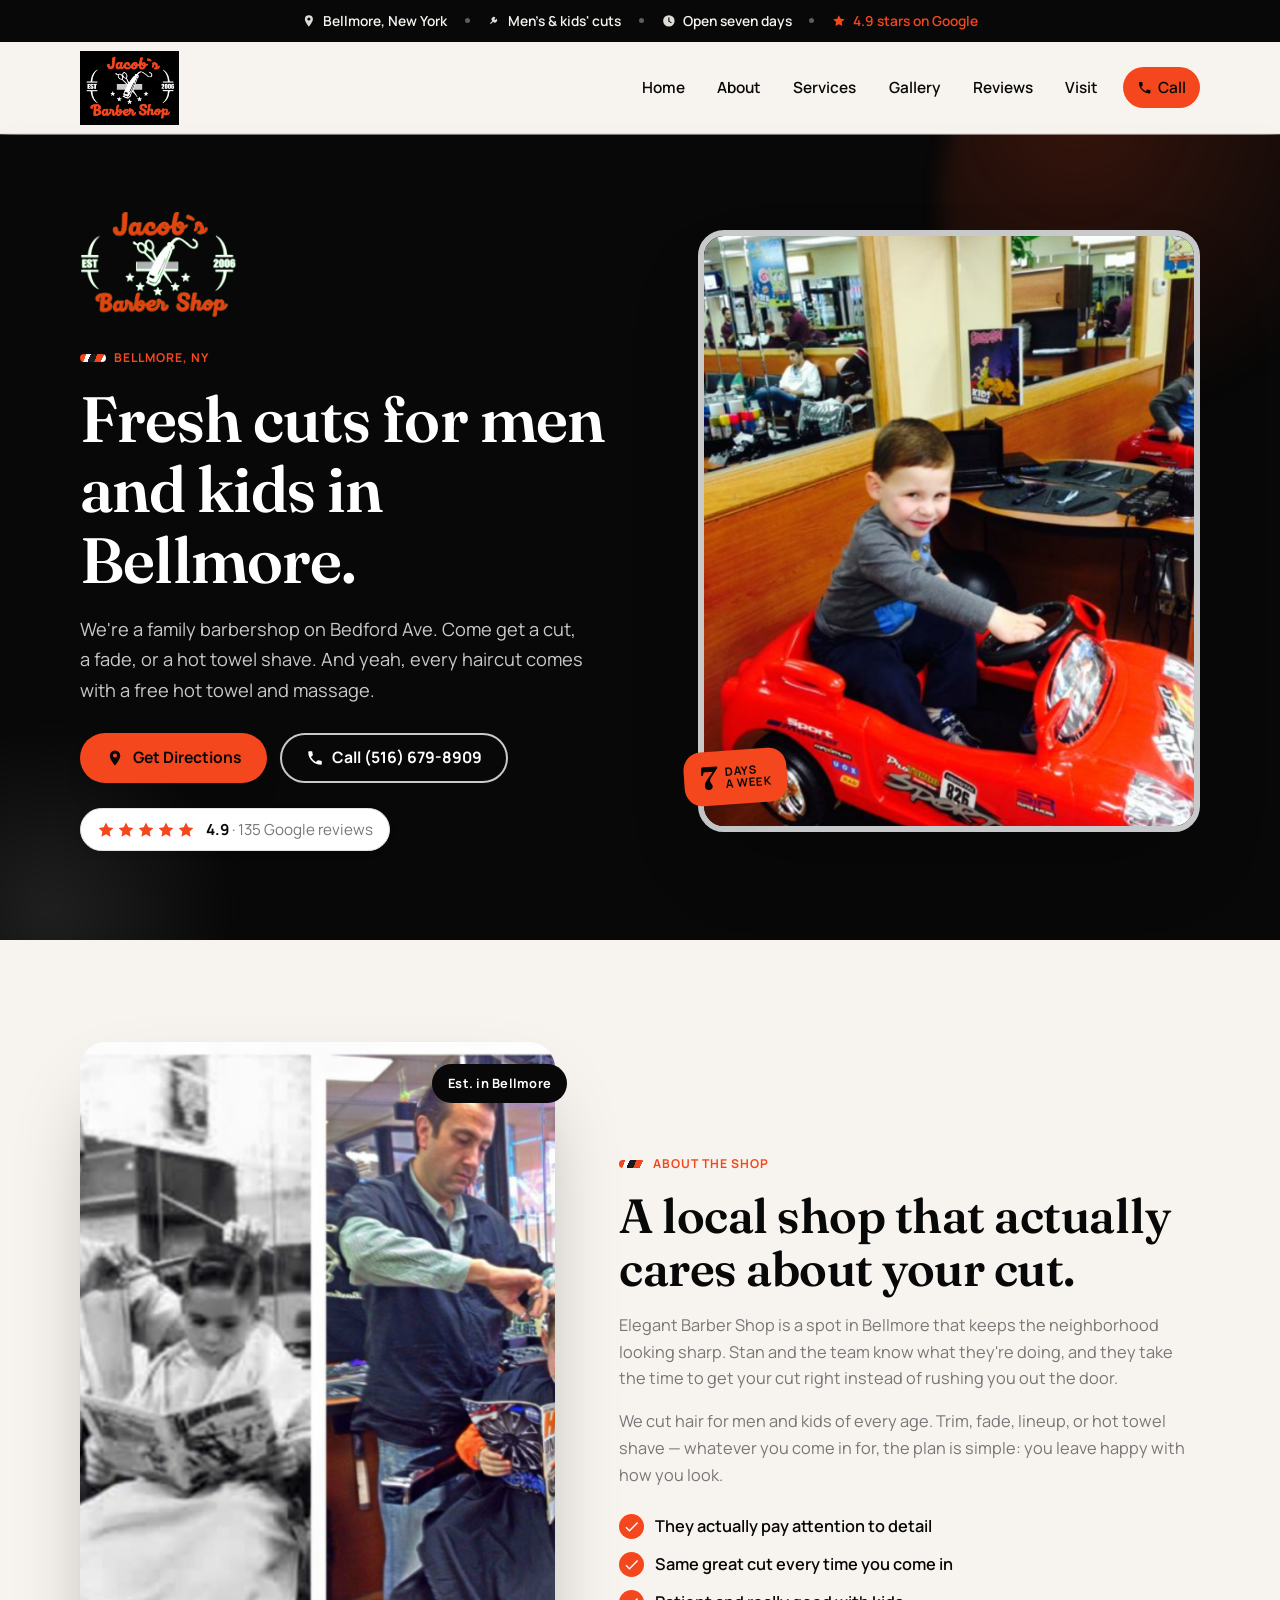
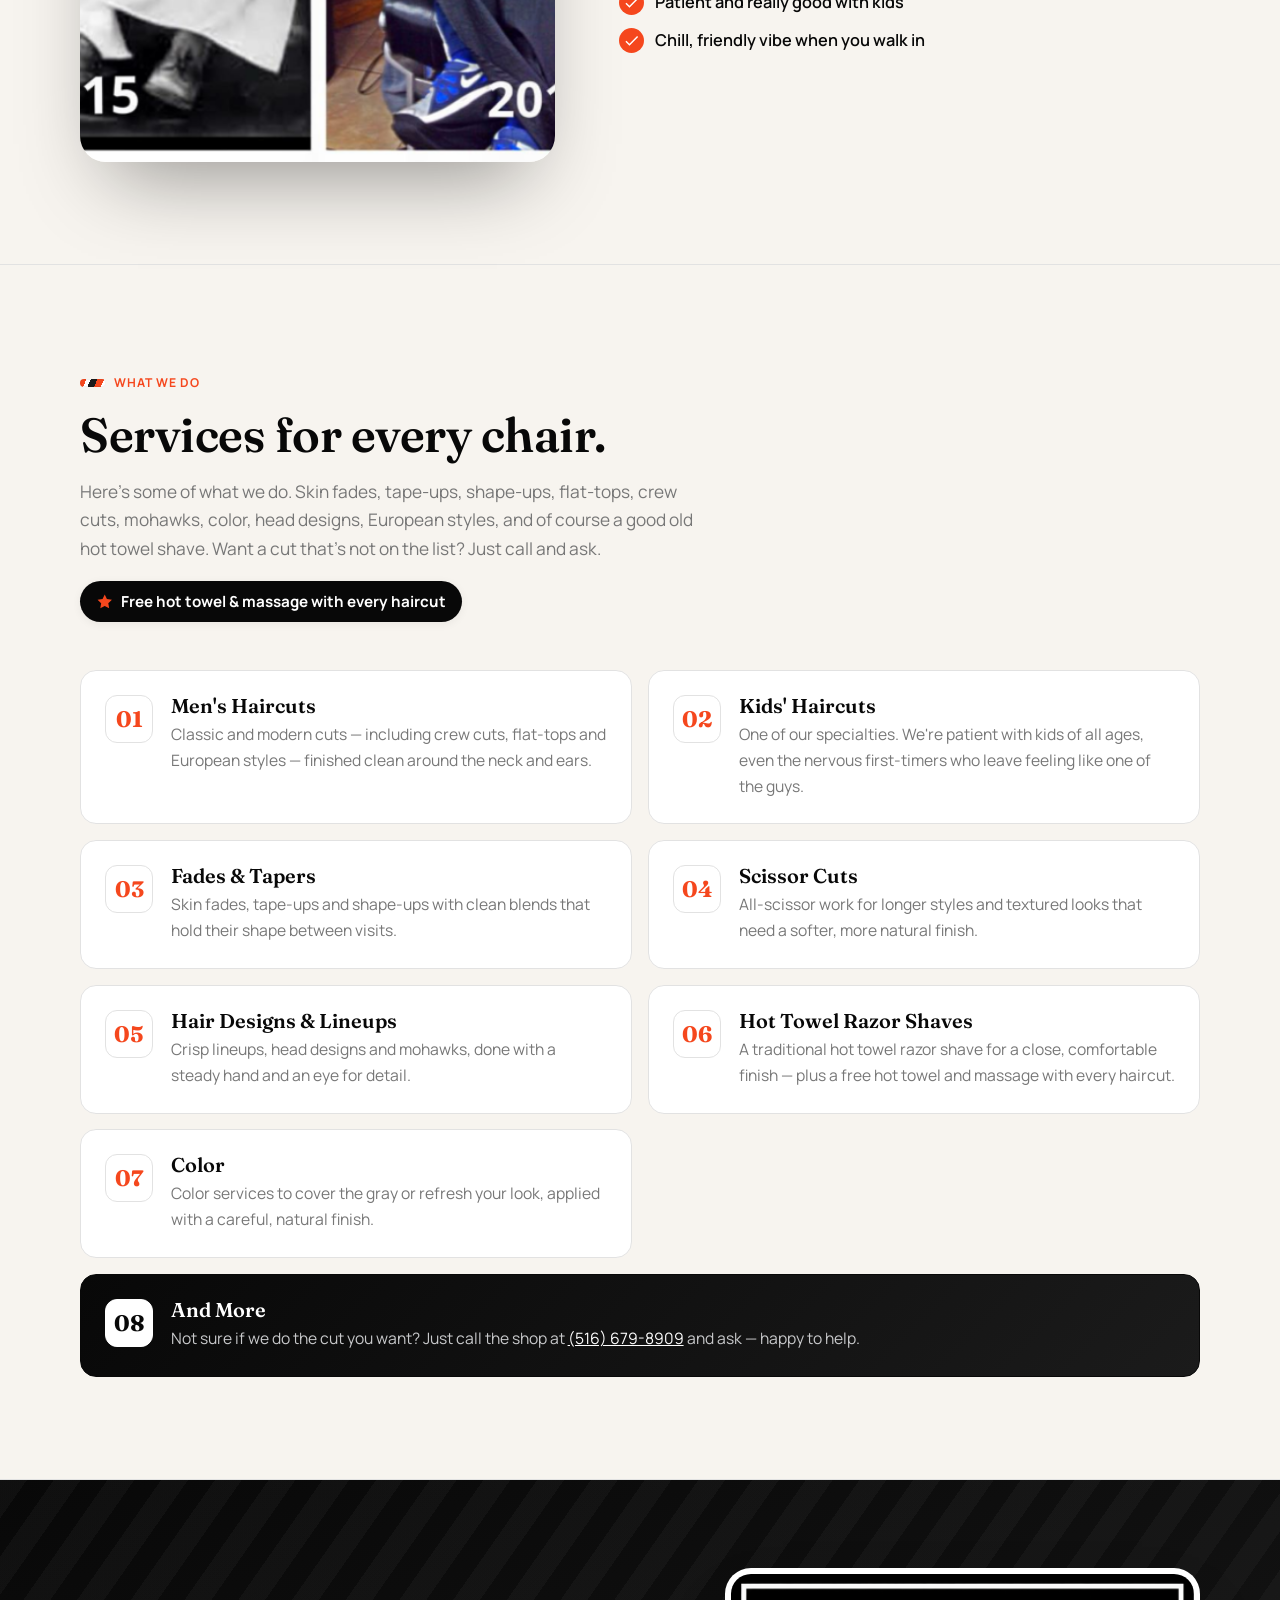
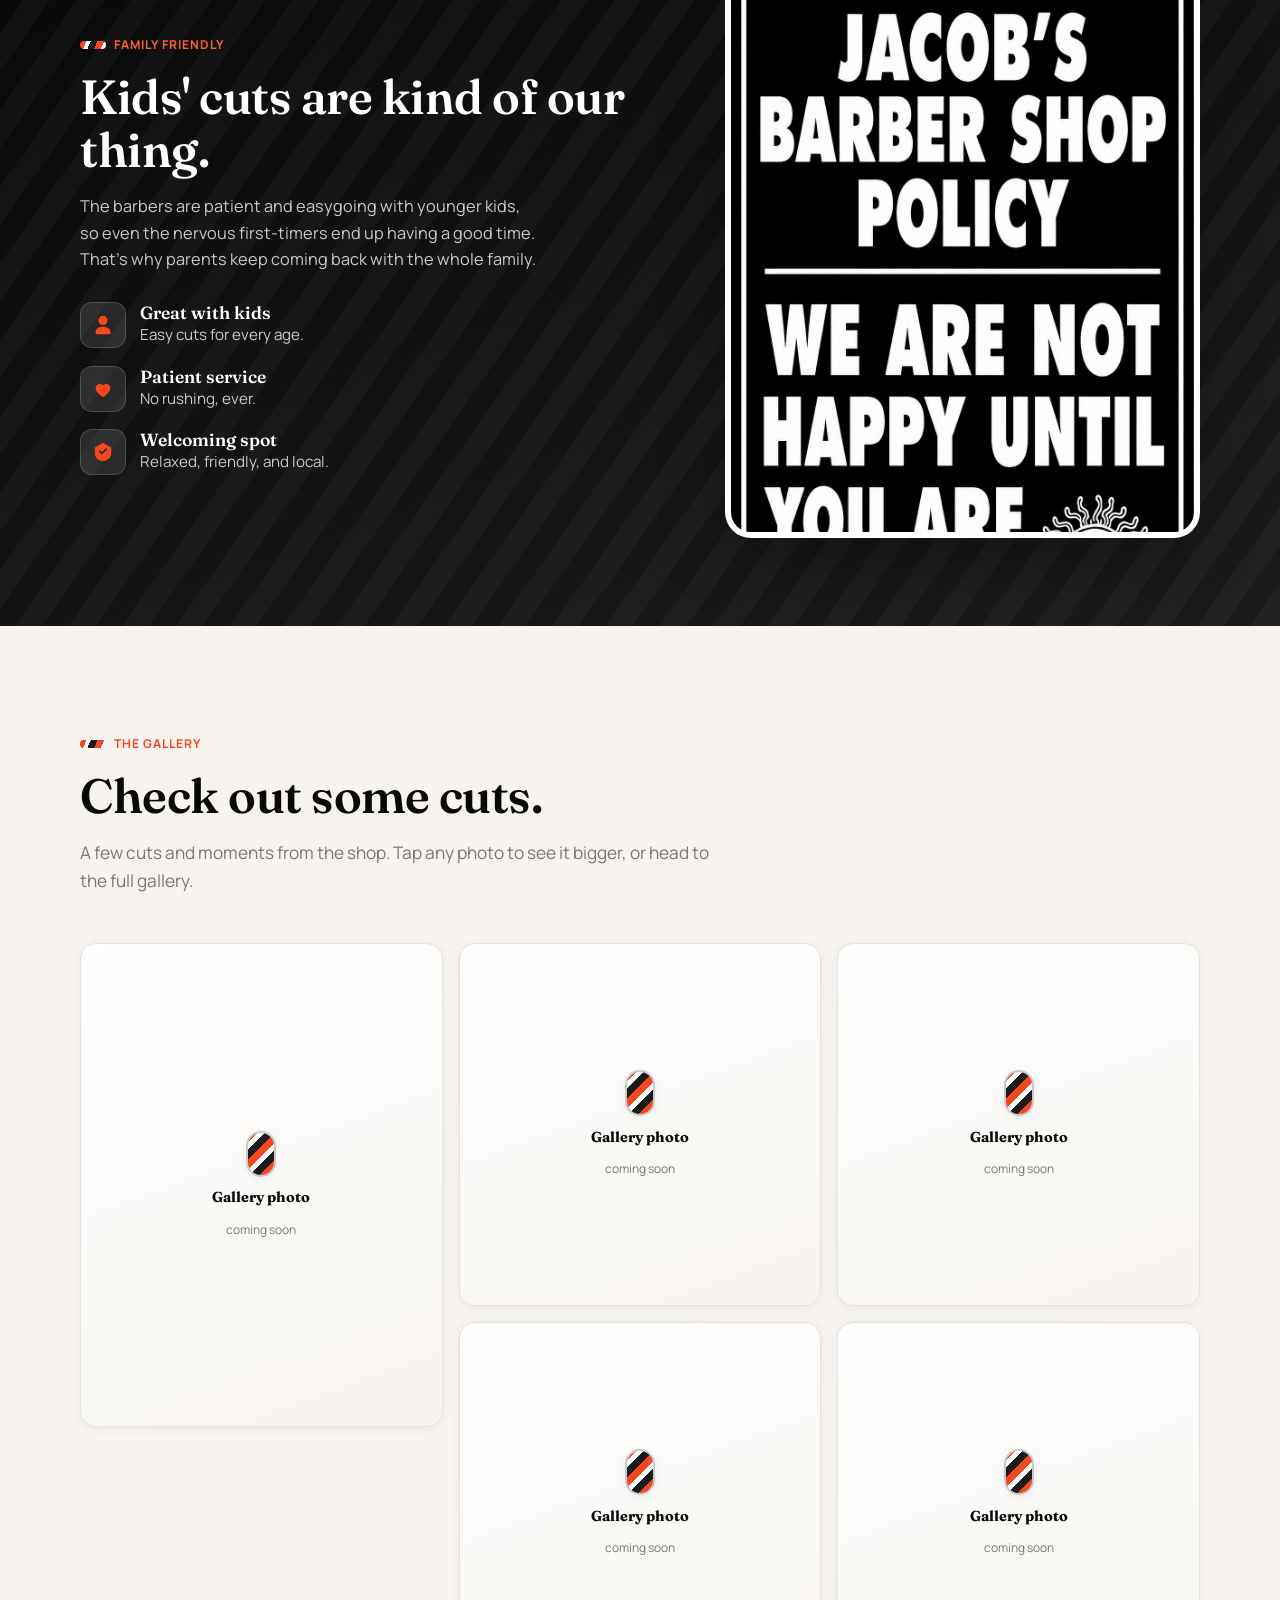
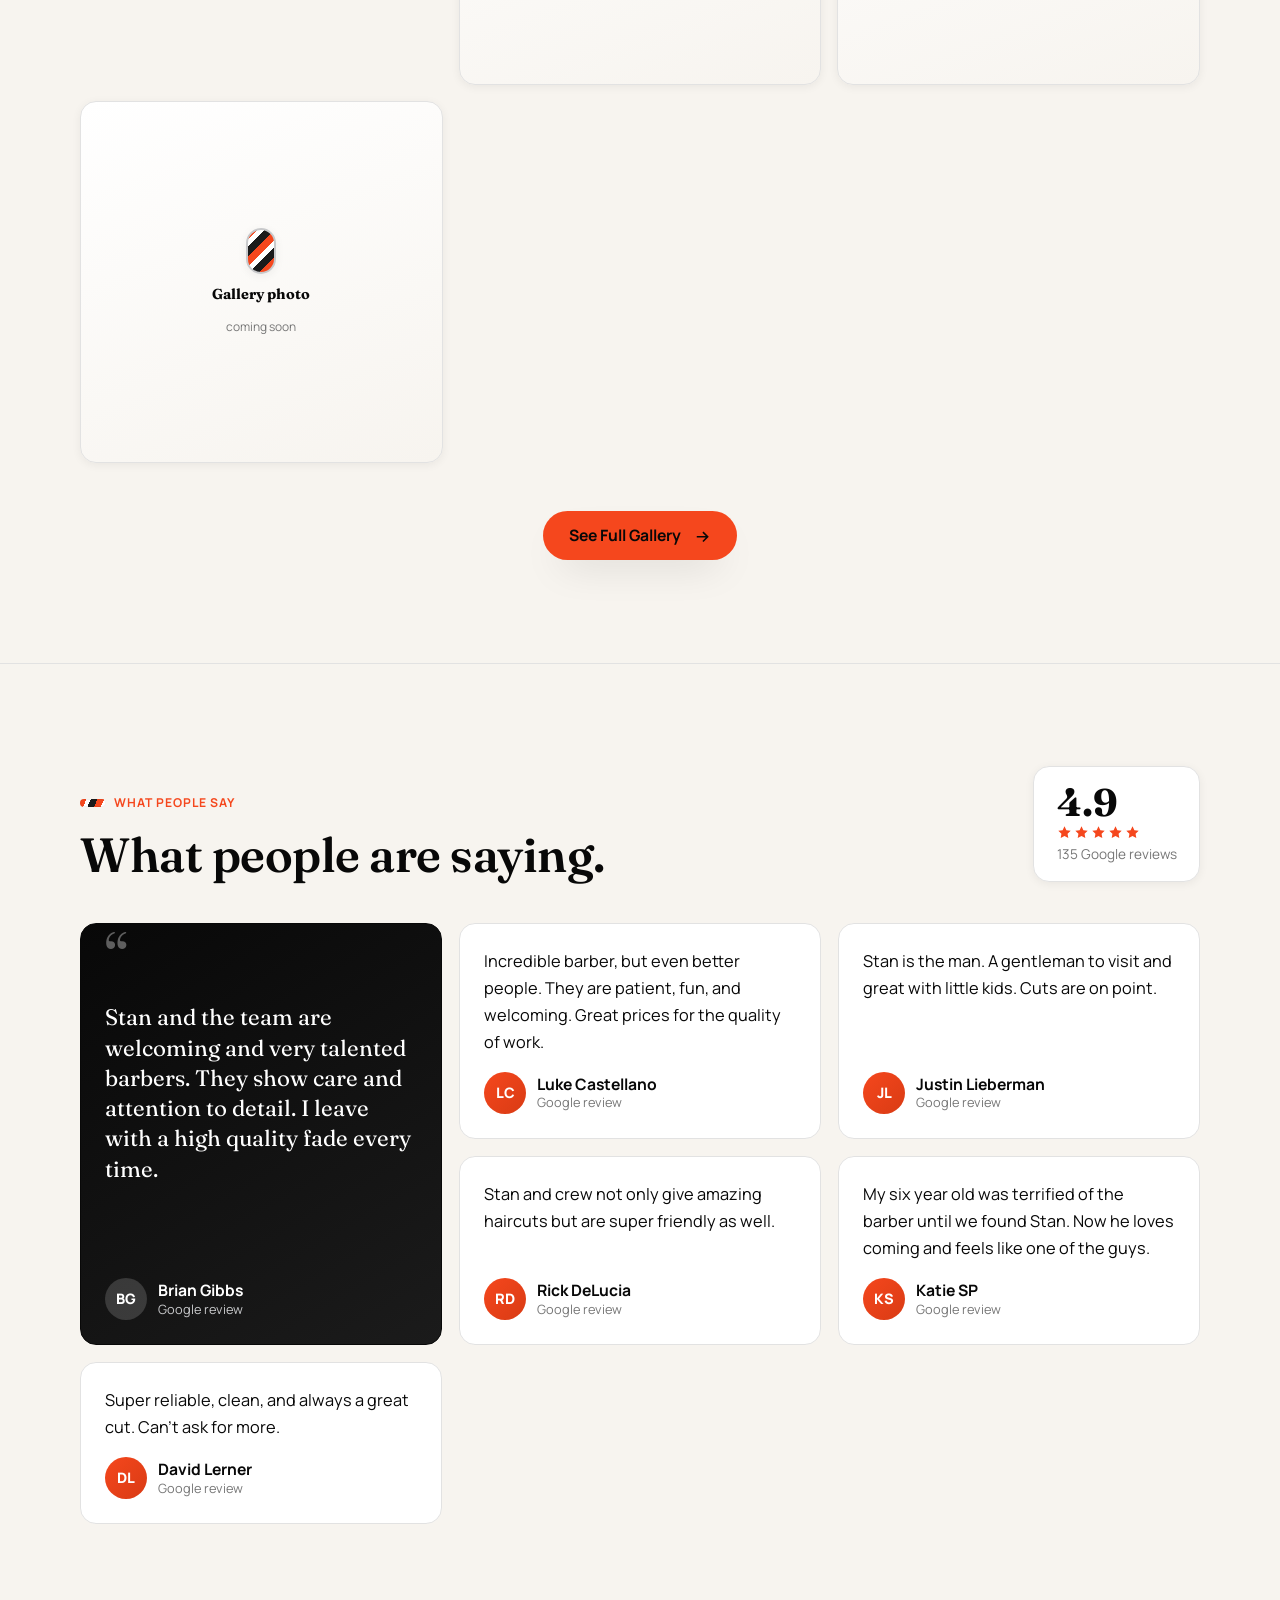
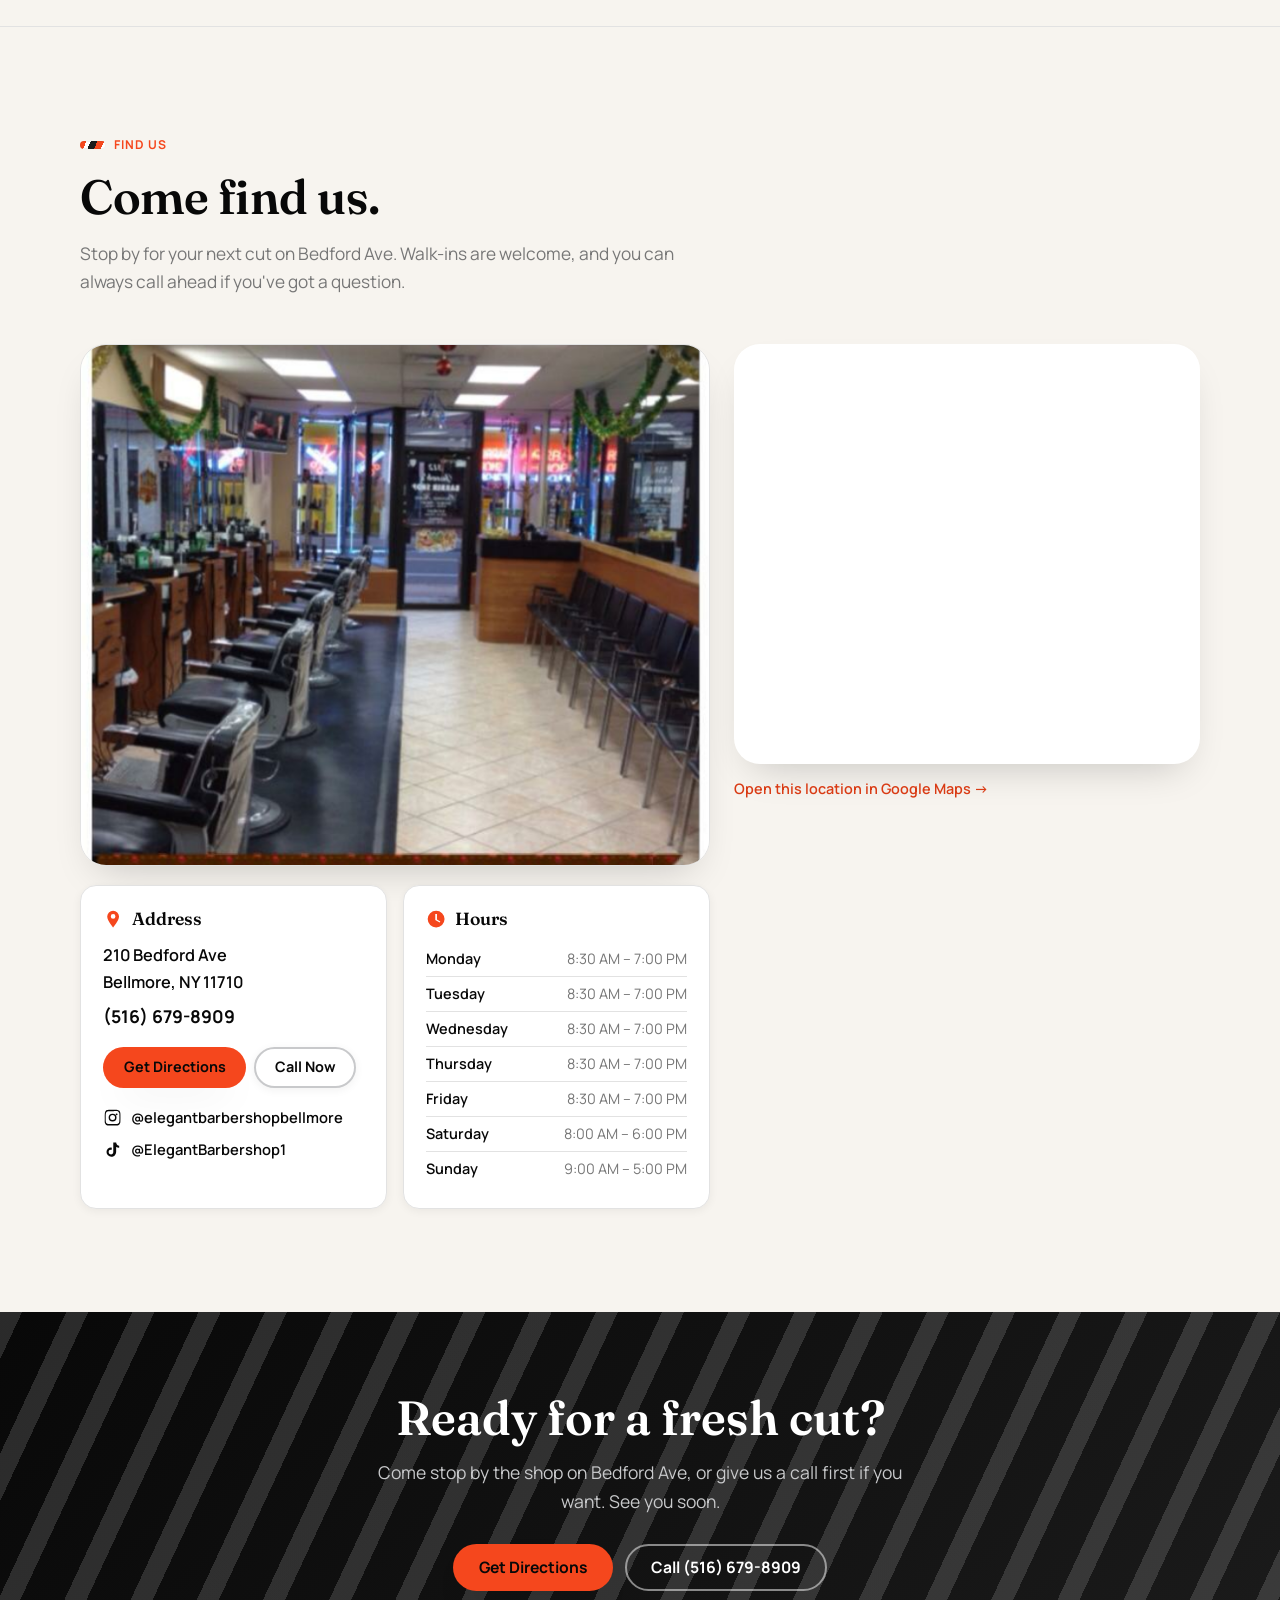
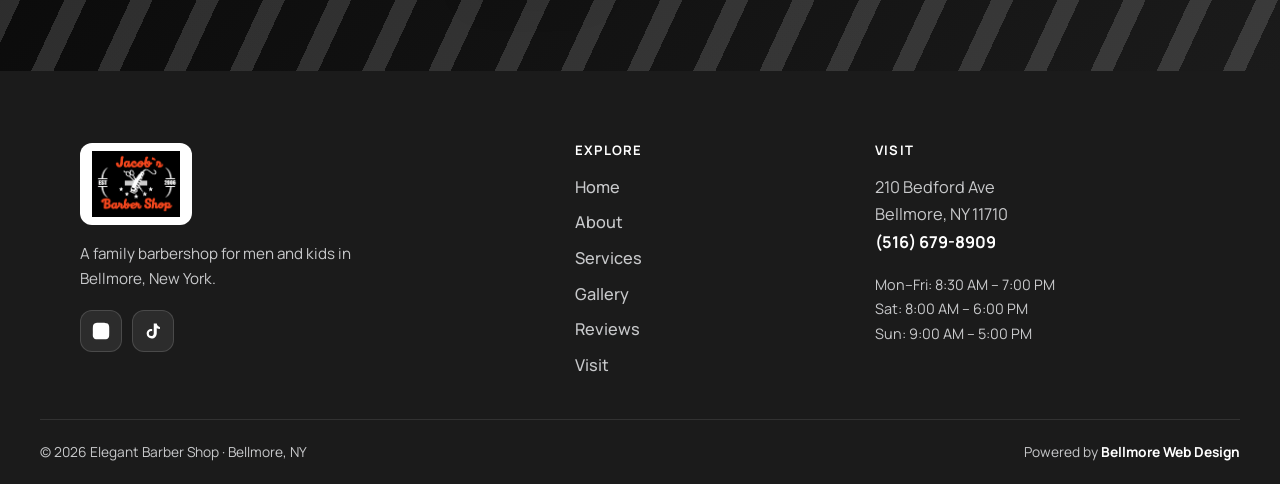
==== index.html @ 30e3531c "Merge pull request #5 from Bellmorewebdesign/agent/update-barbershop-color-palette Update barbershop" ====
<!DOCTYPE html>
<html lang="en">
<head>
  <meta charset="UTF-8" />
  <meta name="viewport" content="width=device-width, initial-scale=1.0" />
  <meta name="theme-color" content="#080808" />

  <title>Elegant Barber Shop | Haircuts, Fades &amp; Kids' Cuts in Bellmore, NY</title>
  <meta name="description" content="Elegant Barber Shop in Bellmore, NY offers men's and kids' haircuts, fades, scissor cuts, hair designs and hot towel shaves. Stop by on Bedford Ave — walk-ins welcome. Rated 4.9 stars on Google." />

  <!-- Canonical + social -->
  <link rel="canonical" href="index.html" />
  <meta property="og:type" content="website" />
  <meta property="og:site_name" content="Elegant Barber Shop" />
  <meta property="og:title" content="Elegant Barber Shop | Bellmore, NY Barbershop" />
  <meta property="og:description" content="Men's and kids' haircuts, fades, hair designs and hot towel shaves in Bellmore, New York. Rated 4.9 stars on Google." />
  <meta property="og:image" content="Elegant_logo.png" />
  <meta property="og:url" content="index.html" />
  <meta name="twitter:card" content="summary_large_image" />
  <meta name="twitter:title" content="Elegant Barber Shop | Bellmore, NY Barbershop" />
  <meta name="twitter:description" content="Men's and kids' haircuts, fades, hair designs and hot towel shaves in Bellmore, New York." />
  <meta name="twitter:image" content="Elegant_logo.png" />

  <!-- Favicons -->
  <link rel="icon" type="image/png" href="favicon_elegant.png" />
  <link rel="shortcut icon" type="image/png" href="favicon_elegant.png" />
  <link rel="apple-touch-icon" href="favicon_elegant.png" />

  <!-- Fonts -->
  <link rel="preconnect" href="https://fonts.googleapis.com" />
  <link rel="preconnect" href="https://fonts.gstatic.com" crossorigin />
  <link href="https://fonts.googleapis.com/css2?family=Fraunces:opsz,wght@9..144,400;9..144,500;9..144,600;9..144,700&family=Manrope:wght@400;500;600;700;800&display=swap" rel="stylesheet" />

  <link rel="stylesheet" href="styles.css" />

  <!-- Structured data: local business -->
  <script type="application/ld+json">
  {
    "@context": "https://schema.org",
    "@type": "BarberShop",
    "name": "Elegant Barber Shop",
    "image": "Elegant_logo.png",
    "url": "index.html",
    "telephone": "+15166798909",
    "address": {
      "@type": "PostalAddress",
      "streetAddress": "210 Bedford Ave",
      "addressLocality": "Bellmore",
      "addressRegion": "NY",
      "postalCode": "11710",
      "addressCountry": "US"
    },
    "areaServed": "Bellmore, New York",
    "aggregateRating": {
      "@type": "AggregateRating",
      "ratingValue": "4.9",
      "reviewCount": "135",
      "bestRating": "5"
    },
    "openingHoursSpecification": [
      { "@type": "OpeningHoursSpecification", "dayOfWeek": ["Monday","Tuesday","Wednesday","Thursday","Friday"], "opens": "08:30", "closes": "19:00" },
      { "@type": "OpeningHoursSpecification", "dayOfWeek": "Saturday", "opens": "08:00", "closes": "18:00" },
      { "@type": "OpeningHoursSpecification", "dayOfWeek": "Sunday", "opens": "09:00", "closes": "17:00" }
    ],
    "sameAs": [
      "https://www.instagram.com/elegantbarbershopbellmore/",
      "https://www.tiktok.com/@ElegantBarbershop1"
    ]
  }
  </script>
</head>
<body>
  <a class="skip-link" href="#main">Skip to content</a>

  <!-- ================= INFO / ANNOUNCEMENT BAR ================= -->
  <div class="infobar" role="region" aria-label="Quick facts">
    <div class="wrap infobar__inner">
      <span class="infobar__item"><svg class="ico" aria-hidden="true" viewBox="0 0 24 24"><path d="M12 2a7 7 0 0 0-7 7c0 5 7 13 7 13s7-8 7-13a7 7 0 0 0-7-7Zm0 9.5A2.5 2.5 0 1 1 12 6a2.5 2.5 0 0 1 0 5.5Z"/></svg>Bellmore, New York</span>
      <span class="infobar__sep" aria-hidden="true"></span>
      <span class="infobar__item"><svg class="ico" aria-hidden="true" viewBox="0 0 24 24"><path d="M14.7 6.3a4 4 0 1 0-5.4 5.9l-4 4 1.4 1.4 4-4a4 4 0 0 0 5.9-5.4l-2.4 2.4-1.4-1.4Z"/></svg>Men's &amp; kids' cuts</span>
      <span class="infobar__sep" aria-hidden="true"></span>
      <span class="infobar__item"><svg class="ico" aria-hidden="true" viewBox="0 0 24 24"><path d="M12 2a10 10 0 1 0 10 10A10 10 0 0 0 12 2Zm1 10.4 4 2.3-.8 1.4L11 13V6h2Z"/></svg>Open seven days</span>
      <span class="infobar__sep" aria-hidden="true"></span>
      <span class="infobar__item infobar__item--star"><svg class="ico" aria-hidden="true" viewBox="0 0 24 24"><path d="m12 2 3 6.3 6.9.9-5 4.8 1.2 6.9L12 17.7 5.9 20.9 7.1 14l-5-4.8 6.9-.9Z"/></svg>4.9 stars on Google</span>
    </div>
  </div>

  <!-- ================= HEADER / NAV ================= -->
  <header class="site-header" id="top">
    <div class="wrap header__inner">
      <a class="brand" href="index.html" aria-label="Elegant Barber Shop home">
        <img src="Elegant_logo.png" alt="Elegant Barber Shop logo" class="brand__logo" width="180" height="58" />
      </a>

      <nav class="nav" aria-label="Primary">
        <button class="nav__toggle" id="navToggle" aria-expanded="false" aria-controls="navMenu">
          <span class="nav__toggle-bars" aria-hidden="true"><span></span><span></span><span></span></span>
          <span class="sr-only">Menu</span>
        </button>
        <ul class="nav__menu" id="navMenu">
          <li><a href="#top" class="nav__link">Home</a></li>
          <li><a href="#about" class="nav__link">About</a></li>
          <li><a href="#services" class="nav__link">Services</a></li>
          <li><a href="gallery.html" class="nav__link">Gallery</a></li>
          <li><a href="#reviews" class="nav__link">Reviews</a></li>
          <li><a href="#visit" class="nav__link">Visit</a></li>
          <li><a href="tel:+15166798909" class="nav__link nav__link--call">
            <svg class="ico" aria-hidden="true" viewBox="0 0 24 24"><path d="M6.6 10.8a15.5 15.5 0 0 0 6.6 6.6l2.2-2.2a1 1 0 0 1 1-.24 11.4 11.4 0 0 0 3.6.58 1 1 0 0 1 1 1V20a1 1 0 0 1-1 1A17 17 0 0 1 3 4a1 1 0 0 1 1-1h3.5a1 1 0 0 1 1 1 11.4 11.4 0 0 0 .58 3.6 1 1 0 0 1-.24 1Z"/></svg>
            Call
          </a></li>
        </ul>
      </nav>
    </div>
  </header>

  <main id="main">

    <!-- ================= HERO ================= -->
    <section class="hero" aria-labelledby="hero-title">
      <span class="hero__blob hero__blob--1" aria-hidden="true"></span>
      <span class="hero__blob hero__blob--2" aria-hidden="true"></span>
      <span class="hero__pole" aria-hidden="true"></span>

      <div class="wrap hero__grid">
        <div class="hero__content reveal">
          <img class="hero__mark" src="Logo_nobackground.png" data-fallback="Elegant_logo.png" alt="Elegant Barber Shop" width="440" height="214" />
          <span class="eyebrow"><span class="eyebrow__dot" aria-hidden="true"></span>Bellmore, NY</span>
          <h1 id="hero-title" class="hero__title">Fresh cuts for men and kids in Bellmore.</h1>
          <p class="hero__lead">We're a family barbershop on Bedford Ave. Come get a cut, a fade, or a hot towel shave. And yeah, every haircut comes with a free hot towel and massage.</p>

          <div class="hero__actions">
            <a class="btn btn--primary" href="https://www.google.com/maps/dir/?api=1&amp;destination=210+Bedford+Ave%2C+Bellmore%2C+NY+11710" target="_blank" rel="noopener noreferrer">
              <svg class="ico" aria-hidden="true" viewBox="0 0 24 24"><path d="M12 2a7 7 0 0 0-7 7c0 5 7 13 7 13s7-8 7-13a7 7 0 0 0-7-7Zm0 9.5A2.5 2.5 0 1 1 12 6a2.5 2.5 0 0 1 0 5.5Z"/></svg>
              Get Directions
            </a>
            <a class="btn btn--ghost" href="tel:+15166798909">
              <svg class="ico" aria-hidden="true" viewBox="0 0 24 24"><path d="M6.6 10.8a15.5 15.5 0 0 0 6.6 6.6l2.2-2.2a1 1 0 0 1 1-.24 11.4 11.4 0 0 0 3.6.58 1 1 0 0 1 1 1V20a1 1 0 0 1-1 1A17 17 0 0 1 3 4a1 1 0 0 1 1-1h3.5a1 1 0 0 1 1 1 11.4 11.4 0 0 0 .58 3.6 1 1 0 0 1-.24 1Z"/></svg>
              Call (516) 679-8909
            </a>
          </div>

          <div class="hero__rating" aria-label="Rated 4.9 out of 5 stars on Google from 135 reviews">
            <span class="stars" aria-hidden="true">
              <svg viewBox="0 0 24 24"><path d="m12 2 3 6.3 6.9.9-5 4.8 1.2 6.9L12 17.7 5.9 20.9 7.1 14l-5-4.8 6.9-.9Z"/></svg>
              <svg viewBox="0 0 24 24"><path d="m12 2 3 6.3 6.9.9-5 4.8 1.2 6.9L12 17.7 5.9 20.9 7.1 14l-5-4.8 6.9-.9Z"/></svg>
              <svg viewBox="0 0 24 24"><path d="m12 2 3 6.3 6.9.9-5 4.8 1.2 6.9L12 17.7 5.9 20.9 7.1 14l-5-4.8 6.9-.9Z"/></svg>
              <svg viewBox="0 0 24 24"><path d="m12 2 3 6.3 6.9.9-5 4.8 1.2 6.9L12 17.7 5.9 20.9 7.1 14l-5-4.8 6.9-.9Z"/></svg>
              <svg viewBox="0 0 24 24"><path d="m12 2 3 6.3 6.9.9-5 4.8 1.2 6.9L12 17.7 5.9 20.9 7.1 14l-5-4.8 6.9-.9Z"/></svg>
            </span>
            <span class="hero__rating-text"><strong>4.9</strong> · 135 Google reviews</span>
          </div>
        </div>

        <div class="hero__media reveal">
          <figure class="hero__photo">
            <img src="3-boys.png" alt="Three smiling young customers after their haircuts at Elegant Barber Shop" width="520" height="640" loading="lazy" />
          </figure>
          <div class="hero__chip">
            <span class="hero__chip-num">7</span>
            <span class="hero__chip-label">days<br>a week</span>
          </div>
        </div>
      </div>
    </section>

    <!-- ================= ABOUT ================= -->
    <section class="section about" id="about" aria-labelledby="about-title">
      <div class="wrap about__grid">
        <figure class="about__media reveal">
          <img src="Barbershop_elegant.png" alt="A barber giving a young customer a haircut inside Elegant Barber Shop" width="600" height="720" loading="lazy" />
          <span class="about__badge" aria-hidden="true">Est. in Bellmore</span>
        </figure>

        <div class="about__content reveal">
          <span class="eyebrow"><span class="eyebrow__dot" aria-hidden="true"></span>About the shop</span>
          <h2 id="about-title" class="section__title">A local shop that actually cares about your cut.</h2>
          <p>Elegant Barber Shop is a spot in Bellmore that keeps the neighborhood looking sharp. Stan and the team know what they're doing, and they take the time to get your cut right instead of rushing you out the door.</p>
          <p>We cut hair for men and kids of every age. Trim, fade, lineup, or hot towel shave — whatever you come in for, the plan is simple: you leave happy with how you look.</p>
          <ul class="about__list">
            <li><svg class="ico" aria-hidden="true" viewBox="0 0 24 24"><path d="M9 16.2 4.8 12l-1.4 1.4L9 19 21 7l-1.4-1.4Z"/></svg>They actually pay attention to detail</li>
            <li><svg class="ico" aria-hidden="true" viewBox="0 0 24 24"><path d="M9 16.2 4.8 12l-1.4 1.4L9 19 21 7l-1.4-1.4Z"/></svg>Same great cut every time you come in</li>
            <li><svg class="ico" aria-hidden="true" viewBox="0 0 24 24"><path d="M9 16.2 4.8 12l-1.4 1.4L9 19 21 7l-1.4-1.4Z"/></svg>Patient and really good with kids</li>
            <li><svg class="ico" aria-hidden="true" viewBox="0 0 24 24"><path d="M9 16.2 4.8 12l-1.4 1.4L9 19 21 7l-1.4-1.4Z"/></svg>Chill, friendly vibe when you walk in</li>
          </ul>
        </div>
      </div>
    </section>

    <!-- ================= SERVICES ================= -->
    <section class="section services" id="services" aria-labelledby="services-title">
      <div class="wrap">
        <div class="section__head reveal">
          <span class="eyebrow"><span class="eyebrow__dot" aria-hidden="true"></span>What we do</span>
          <h2 id="services-title" class="section__title">Services for every chair.</h2>
          <p class="section__intro">Here's some of what we do. Skin fades, tape-ups, shape-ups, flat-tops, crew cuts, mohawks, color, head designs, European styles, and of course a good old hot towel shave. Want a cut that's not on the list? Just call and ask.</p>
          <p class="offer-note"><svg class="ico" aria-hidden="true" viewBox="0 0 24 24"><path d="m12 2 3 6.3 6.9.9-5 4.8 1.2 6.9L12 17.7 5.9 20.9 7.1 14l-5-4.8 6.9-.9Z"/></svg>Free hot towel &amp; massage with every haircut</p>
        </div>

        <ol class="services__list">
          <li class="service reveal">
            <span class="service__num">01</span>
            <div class="service__body">
              <h3 class="service__title">Men's Haircuts</h3>
              <p>Classic and modern cuts — including crew cuts, flat-tops and European styles — finished clean around the neck and ears.</p>
            </div>
          </li>
          <li class="service reveal">
            <span class="service__num">02</span>
            <div class="service__body">
              <h3 class="service__title">Kids' Haircuts</h3>
              <p>One of our specialties. We're patient with kids of all ages, even the nervous first-timers who leave feeling like one of the guys.</p>
            </div>
          </li>
          <li class="service reveal">
            <span class="service__num">03</span>
            <div class="service__body">
              <h3 class="service__title">Fades &amp; Tapers</h3>
              <p>Skin fades, tape-ups and shape-ups with clean blends that hold their shape between visits.</p>
            </div>
          </li>
          <li class="service reveal">
            <span class="service__num">04</span>
            <div class="service__body">
              <h3 class="service__title">Scissor Cuts</h3>
              <p>All-scissor work for longer styles and textured looks that need a softer, more natural finish.</p>
            </div>
          </li>
          <li class="service reveal">
            <span class="service__num">05</span>
            <div class="service__body">
              <h3 class="service__title">Hair Designs &amp; Lineups</h3>
              <p>Crisp lineups, head designs and mohawks, done with a steady hand and an eye for detail.</p>
            </div>
          </li>
          <li class="service reveal">
            <span class="service__num">06</span>
            <div class="service__body">
              <h3 class="service__title">Hot Towel Razor Shaves</h3>
              <p>A traditional hot towel razor shave for a close, comfortable finish — plus a free hot towel and massage with every haircut.</p>
            </div>
          </li>
          <li class="service reveal">
            <span class="service__num">07</span>
            <div class="service__body">
              <h3 class="service__title">Color</h3>
              <p>Color services to cover the gray or refresh your look, applied with a careful, natural finish.</p>
            </div>
          </li>
          <li class="service service--more reveal">
            <span class="service__num">08</span>
            <div class="service__body">
              <h3 class="service__title">And More</h3>
              <p>Not sure if we do the cut you want? Just call the shop at <a href="tel:+15166798909">(516)&nbsp;679-8909</a> and ask — happy to help.</p>
            </div>
          </li>
        </ol>
      </div>
    </section>

    <!-- ================= FAMILY-FRIENDLY BAND ================= -->
    <section class="family" aria-labelledby="family-title">
      <div class="wrap family__grid">
        <div class="family__content reveal">
          <span class="eyebrow eyebrow--light"><span class="eyebrow__dot" aria-hidden="true"></span>Family friendly</span>
          <h2 id="family-title" class="section__title section__title--light">Kids' cuts are kind of our thing.</h2>
          <p>The barbers are patient and easygoing with younger kids, so even the nervous first-timers end up having a good time. That's why parents keep coming back with the whole family.</p>
          <div class="family__points">
            <div class="family__point">
              <span class="family__point-ico" aria-hidden="true"><svg viewBox="0 0 24 24"><path d="M12 2a5 5 0 1 0 5 5 5 5 0 0 0-5-5Zm0 12c-4 0-8 2-8 5v3h16v-3c0-3-4-5-8-5Z"/></svg></span>
              <div><h3>Great with kids</h3><p>Easy cuts for every age.</p></div>
            </div>
            <div class="family__point">
              <span class="family__point-ico" aria-hidden="true"><svg viewBox="0 0 24 24"><path d="M12 21s-8-4.5-8-10a4.5 4.5 0 0 1 8-2.9A4.5 4.5 0 0 1 20 11c0 5.5-8 10-8 10Z"/></svg></span>
              <div><h3>Patient service</h3><p>No rushing, ever.</p></div>
            </div>
            <div class="family__point">
              <span class="family__point-ico" aria-hidden="true"><svg viewBox="0 0 24 24"><path d="M12 2 3 7v6c0 5 3.8 8.4 9 9 5.2-.6 9-4 9-9V7Zm-1.2 13-3.5-3.5 1.4-1.4 2.1 2.1 4.5-4.5 1.4 1.4Z"/></svg></span>
              <div><h3>Welcoming spot</h3><p>Relaxed, friendly, and local.</p></div>
            </div>
          </div>
        </div>
        <figure class="family__media family__media--poster reveal">
          <img src="Kids_haircuts.png" data-fallback="3-boys.png" alt="Elegant Barber Shop poster highlighting that the shop specializes in kids' haircuts" width="900" height="700" loading="lazy" />
        </figure>
      </div>
    </section>

    <!-- ================= GALLERY PREVIEW ================= -->
    <section class="section gallery-section" id="gallery-preview" aria-labelledby="gallery-title">
      <div class="wrap">
        <div class="section__head reveal">
          <span class="eyebrow"><span class="eyebrow__dot" aria-hidden="true"></span>The gallery</span>
          <h2 id="gallery-title" class="section__title">Check out some cuts.</h2>
          <p class="section__intro">A few cuts and moments from the shop. Tap any photo to see it bigger, or head to the full gallery.</p>
        </div>

        <!-- Gallery grid is built by script.js from a single image list -->
        <div class="gallery-grid gallery-grid--preview" data-gallery="preview" aria-label="Selected haircut photos"></div>

        <div class="section__cta reveal">
          <a class="btn btn--primary" href="gallery.html">
            See Full Gallery
            <svg class="ico ico--after" aria-hidden="true" viewBox="0 0 24 24"><path d="M5 12h12l-4.5-4.5L14 6l7 7-7 7-1.5-1.5L17 14H5Z"/></svg>
          </a>
        </div>
      </div>
    </section>

    <!-- ================= REVIEWS ================= -->
    <section class="section reviews" id="reviews" aria-labelledby="reviews-title">
      <div class="wrap">
        <div class="reviews__head reveal">
          <div>
            <span class="eyebrow"><span class="eyebrow__dot" aria-hidden="true"></span>What people say</span>
            <h2 id="reviews-title" class="section__title">What people are saying.</h2>
          </div>
          <div class="reviews__score" aria-label="4.9 out of 5 stars from 135 Google reviews">
            <span class="reviews__score-num">4.9</span>
            <span class="stars stars--sm" aria-hidden="true">
              <svg viewBox="0 0 24 24"><path d="m12 2 3 6.3 6.9.9-5 4.8 1.2 6.9L12 17.7 5.9 20.9 7.1 14l-5-4.8 6.9-.9Z"/></svg>
              <svg viewBox="0 0 24 24"><path d="m12 2 3 6.3 6.9.9-5 4.8 1.2 6.9L12 17.7 5.9 20.9 7.1 14l-5-4.8 6.9-.9Z"/></svg>
              <svg viewBox="0 0 24 24"><path d="m12 2 3 6.3 6.9.9-5 4.8 1.2 6.9L12 17.7 5.9 20.9 7.1 14l-5-4.8 6.9-.9Z"/></svg>
              <svg viewBox="0 0 24 24"><path d="m12 2 3 6.3 6.9.9-5 4.8 1.2 6.9L12 17.7 5.9 20.9 7.1 14l-5-4.8 6.9-.9Z"/></svg>
              <svg viewBox="0 0 24 24"><path d="m12 2 3 6.3 6.9.9-5 4.8 1.2 6.9L12 17.7 5.9 20.9 7.1 14l-5-4.8 6.9-.9Z"/></svg>
            </span>
            <span class="reviews__score-sub">135 Google reviews</span>
          </div>
        </div>

        <div class="reviews__rail">
          <article class="review reviews__feature reveal">
            <span class="review__mark" aria-hidden="true">&ldquo;</span>
            <p class="review__text">Stan and the team are welcoming and very talented barbers. They show care and attention to detail. I leave with a high quality fade every time.</p>
            <div class="review__by">
              <span class="review__avatar" aria-hidden="true">BG</span>
              <span class="review__meta"><strong>Brian Gibbs</strong><span>Google review</span></span>
            </div>
          </article>

          <article class="review reveal">
            <p class="review__text">Incredible barber, but even better people. They are patient, fun, and welcoming. Great prices for the quality of work.</p>
            <div class="review__by">
              <span class="review__avatar" aria-hidden="true">LC</span>
              <span class="review__meta"><strong>Luke Castellano</strong><span>Google review</span></span>
            </div>
          </article>

          <article class="review reveal">
            <p class="review__text">Stan is the man. A gentleman to visit and great with little kids. Cuts are on point.</p>
            <div class="review__by">
              <span class="review__avatar" aria-hidden="true">JL</span>
              <span class="review__meta"><strong>Justin Lieberman</strong><span>Google review</span></span>
            </div>
          </article>

          <article class="review reveal">
            <p class="review__text">Stan and crew not only give amazing haircuts but are super friendly as well.</p>
            <div class="review__by">
              <span class="review__avatar" aria-hidden="true">RD</span>
              <span class="review__meta"><strong>Rick DeLucia</strong><span>Google review</span></span>
            </div>
          </article>

          <article class="review reveal">
            <p class="review__text">My six year old was terrified of the barber until we found Stan. Now he loves coming and feels like one of the guys.</p>
            <div class="review__by">
              <span class="review__avatar" aria-hidden="true">KS</span>
              <span class="review__meta"><strong>Katie SP</strong><span>Google review</span></span>
            </div>
          </article>

          <article class="review reveal">
            <p class="review__text">Super reliable, clean, and always a great cut. Can't ask for more.</p>
            <div class="review__by">
              <span class="review__avatar" aria-hidden="true">DL</span>
              <span class="review__meta"><strong>David Lerner</strong><span>Google review</span></span>
            </div>
          </article>
        </div>
      </div>
    </section>

    <!-- ================= VISIT ================= -->
    <section class="section visit" id="visit" aria-labelledby="visit-title">
      <div class="wrap">
        <div class="section__head reveal">
          <span class="eyebrow"><span class="eyebrow__dot" aria-hidden="true"></span>Find us</span>
          <h2 id="visit-title" class="section__title">Come find us.</h2>
          <p class="section__intro">Stop by for your next cut on Bedford Ave. Walk-ins are welcome, and you can always call ahead if you've got a question.</p>
        </div>

        <div class="visit__grid">
          <div class="visit__info reveal">
            <figure class="visit__photo">
              <img src="exterior-barbershop.png" alt="The storefront of Elegant Barber Shop on Bedford Ave in Bellmore, with a classic barber pole" width="620" height="520" loading="lazy" />
            </figure>

            <div class="visit__cards">
              <div class="visit__card">
                <h3 class="visit__card-title"><svg class="ico" aria-hidden="true" viewBox="0 0 24 24"><path d="M12 2a7 7 0 0 0-7 7c0 5 7 13 7 13s7-8 7-13a7 7 0 0 0-7-7Zm0 9.5A2.5 2.5 0 1 1 12 6a2.5 2.5 0 0 1 0 5.5Z"/></svg>Address</h3>
                <p class="visit__addr">210 Bedford Ave<br>Bellmore, NY 11710</p>
                <p class="visit__phone"><a href="tel:+15166798909">(516) 679-8909</a></p>
                <div class="visit__actions">
                  <a class="btn btn--primary btn--sm" href="https://www.google.com/maps/dir/?api=1&amp;destination=210+Bedford+Ave%2C+Bellmore%2C+NY+11710" target="_blank" rel="noopener noreferrer">Get Directions</a>
                  <a class="btn btn--ghost btn--sm" href="tel:+15166798909">Call Now</a>
                </div>
                <div class="visit__social">
                  <a href="https://www.instagram.com/elegantbarbershopbellmore/" target="_blank" rel="noopener noreferrer" aria-label="Elegant Barber Shop on Instagram">
                    <svg class="ico" aria-hidden="true" viewBox="0 0 24 24"><path d="M12 2.2c3.2 0 3.6 0 4.9.07 1.2.06 1.8.25 2.2.42.6.22 1 .48 1.4.9.43.42.7.82.9 1.4.18.42.37 1.05.43 2.25.06 1.28.07 1.66.07 4.88s0 3.6-.07 4.88c-.06 1.2-.25 1.83-.42 2.25-.22.56-.48.97-.9 1.4-.42.42-.83.68-1.4.9-.42.17-1.05.36-2.25.42-1.28.06-1.66.07-4.88.07s-3.6 0-4.88-.07c-1.2-.06-1.83-.25-2.25-.42a3.9 3.9 0 0 1-1.4-.9 3.9 3.9 0 0 1-.9-1.4c-.17-.42-.36-1.05-.42-2.25C2.21 15.6 2.2 15.22 2.2 12s0-3.6.07-4.88c.06-1.2.25-1.83.42-2.25.22-.57.48-.98.9-1.4.42-.42.83-.68 1.4-.9.42-.17 1.05-.36 2.25-.42C8.4 2.21 8.78 2.2 12 2.2Zm0 1.8c-3.16 0-3.5.01-4.75.07-.9.04-1.4.2-1.72.32-.43.17-.74.37-1.06.7-.32.31-.52.62-.69 1.05-.13.32-.28.82-.32 1.72C3.4 8.9 3.4 9.24 3.4 12s0 3.1.06 4.35c.04.9.2 1.4.32 1.72.17.43.37.74.7 1.06.31.32.62.52 1.05.69.32.13.82.28 1.72.32 1.25.06 1.6.07 4.75.07s3.5-.01 4.75-.07c.9-.04 1.4-.2 1.72-.32.43-.17.74-.37 1.06-.7.32-.31.52-.62.69-1.05.13-.32.28-.82.32-1.72.06-1.25.07-1.6.07-4.35s0-3.1-.06-4.35c-.04-.9-.2-1.4-.32-1.72a2.8 2.8 0 0 0-.7-1.06 2.8 2.8 0 0 0-1.05-.69c-.32-.13-.82-.28-1.72-.32C15.5 4.01 15.16 4 12 4Zm0 3.06A4.94 4.94 0 1 1 12 17a4.94 4.94 0 0 1 0-9.88Zm0 1.8a3.14 3.14 0 1 0 0 6.28 3.14 3.14 0 0 0 0-6.28Zm5.13-2.02a1.15 1.15 0 1 1 0 2.3 1.15 1.15 0 0 1 0-2.3Z"/></svg>
                    <span>@elegantbarbershopbellmore</span>
                  </a>
                  <a href="https://www.tiktok.com/@ElegantBarbershop1" target="_blank" rel="noopener noreferrer" aria-label="Elegant Barber Shop on TikTok">
                    <svg class="ico" aria-hidden="true" viewBox="0 0 24 24"><path d="M16.5 3c.3 2.2 1.6 3.9 3.8 4.2v2.5c-1.3.1-2.5-.3-3.8-1v5.9c0 3.6-2.6 6.4-6.1 6.4A6 6 0 0 1 4.4 15c0-3.4 3.1-6 6.6-5.4v2.7a3 3 0 0 0-1.1-.2 2.9 2.9 0 0 0-2.9 3 3 3 0 0 0 3 3c1.7 0 2.9-1.3 2.9-3.1V3Z"/></svg>
                    <span>@ElegantBarbershop1</span>
                  </a>
                </div>
              </div>

              <div class="visit__card visit__card--hours">
                <h3 class="visit__card-title"><svg class="ico" aria-hidden="true" viewBox="0 0 24 24"><path d="M12 2a10 10 0 1 0 10 10A10 10 0 0 0 12 2Zm1 10.4 4 2.3-.8 1.4L11 13V6h2Z"/></svg>Hours</h3>
                <table class="hours">
                  <tbody>
                    <tr><th scope="row">Monday</th><td>8:30 AM – 7:00 PM</td></tr>
                    <tr><th scope="row">Tuesday</th><td>8:30 AM – 7:00 PM</td></tr>
                    <tr><th scope="row">Wednesday</th><td>8:30 AM – 7:00 PM</td></tr>
                    <tr><th scope="row">Thursday</th><td>8:30 AM – 7:00 PM</td></tr>
                    <tr><th scope="row">Friday</th><td>8:30 AM – 7:00 PM</td></tr>
                    <tr><th scope="row">Saturday</th><td>8:00 AM – 6:00 PM</td></tr>
                    <tr><th scope="row">Sunday</th><td>9:00 AM – 5:00 PM</td></tr>
                  </tbody>
                </table>
              </div>
            </div>
          </div>

          <div class="visit__map reveal">
            <iframe
              title="Map showing Elegant Barber Shop at 210 Bedford Ave, Bellmore, NY 11710"
              src="https://www.google.com/maps?q=210%20Bedford%20Ave%2C%20Bellmore%2C%20NY%2011710&output=embed"
              loading="lazy"
              referrerpolicy="no-referrer-when-downgrade"></iframe>
            <a class="visit__streetview" href="https://www.google.com/maps/place/210+Bedford+Ave,+Bellmore,+NY+11710" target="_blank" rel="noopener noreferrer">Open this location in Google Maps →</a>
          </div>
        </div>
      </div>
    </section>

    <!-- ================= FINAL CTA ================= -->
    <section class="cta" aria-labelledby="cta-title">
      <span class="cta__pole" aria-hidden="true"></span>
      <div class="wrap cta__inner reveal">
        <h2 id="cta-title" class="cta__title">Ready for a fresh cut?</h2>
        <p class="cta__text">Come stop by the shop on Bedford Ave, or give us a call first if you want. See you soon.</p>
        <div class="cta__actions">
          <a class="btn btn--primary" href="https://www.google.com/maps/dir/?api=1&amp;destination=210+Bedford+Ave%2C+Bellmore%2C+NY+11710" target="_blank" rel="noopener noreferrer">Get Directions</a>
          <a class="btn btn--ghost btn--on-dark" href="tel:+15166798909">Call (516) 679-8909</a>
        </div>
      </div>
    </section>
  </main>

  <!-- ================= FOOTER ================= -->
  <footer class="site-footer">
    <div class="wrap footer__grid">
      <div class="footer__brand">
        <img src="Elegant_logo.png" alt="Elegant Barber Shop logo" class="footer__logo" width="200" height="64" loading="lazy" />
        <p class="footer__tag">A family barbershop for men and kids in Bellmore, New York.</p>
        <div class="footer__social">
          <a href="https://www.instagram.com/elegantbarbershopbellmore/" target="_blank" rel="noopener noreferrer" aria-label="Instagram">
            <svg class="ico" aria-hidden="true" viewBox="0 0 24 24"><path d="M12 2.2c3.2 0 3.6 0 4.9.07 1.2.06 1.8.25 2.2.42.6.22 1 .48 1.4.9.43.42.7.82.9 1.4.18.42.37 1.05.43 2.25.06 1.28.07 1.66.07 4.88s0 3.6-.07 4.88c-.06 1.2-.25 1.83-.42 2.25-.22.56-.48.97-.9 1.4-.42.42-.83.68-1.4.9-.42.17-1.05.36-2.25.42-1.28.06-1.66.07-4.88.07s-3.6 0-4.88-.07c-1.2-.06-1.83-.25-2.25-.42a3.9 3.9 0 0 1-1.4-.9 3.9 3.9 0 0 1-.9-1.4c-.17-.42-.36-1.05-.42-2.25C2.21 15.6 2.2 15.22 2.2 12s0-3.6.07-4.88c.06-1.2.25-1.83.42-2.25.22-.57.48-.98.9-1.4.42-.42.83-.68 1.4-.9.42-.17 1.05-.36 2.25-.42C8.4 2.21 8.78 2.2 12 2.2Zm0 4.86A4.94 4.94 0 1 1 12 17a4.94 4.94 0 0 1 0-9.94Zm0 1.8a3.14 3.14 0 1 0 0 6.28 3.14 3.14 0 0 0 0-6.28Zm5.13-2.02a1.15 1.15 0 1 1 0 2.3 1.15 1.15 0 0 1 0-2.3Z"/></svg>
          </a>
          <a href="https://www.tiktok.com/@ElegantBarbershop1" target="_blank" rel="noopener noreferrer" aria-label="TikTok">
            <svg class="ico" aria-hidden="true" viewBox="0 0 24 24"><path d="M16.5 3c.3 2.2 1.6 3.9 3.8 4.2v2.5c-1.3.1-2.5-.3-3.8-1v5.9c0 3.6-2.6 6.4-6.1 6.4A6 6 0 0 1 4.4 15c0-3.4 3.1-6 6.6-5.4v2.7a3 3 0 0 0-1.1-.2 2.9 2.9 0 0 0-2.9 3 3 3 0 0 0 3 3c1.7 0 2.9-1.3 2.9-3.1V3Z"/></svg>
          </a>
        </div>
      </div>

      <nav class="footer__col" aria-label="Footer">
        <h3 class="footer__heading">Explore</h3>
        <ul>
          <li><a href="#top">Home</a></li>
          <li><a href="#about">About</a></li>
          <li><a href="#services">Services</a></li>
          <li><a href="gallery.html">Gallery</a></li>
          <li><a href="#reviews">Reviews</a></li>
          <li><a href="#visit">Visit</a></li>
        </ul>
      </nav>

      <div class="footer__col">
        <h3 class="footer__heading">Visit</h3>
        <address class="footer__contact">
          210 Bedford Ave<br>
          Bellmore, NY 11710<br>
          <a href="tel:+15166798909">(516) 679-8909</a>
        </address>
        <p class="footer__hours">Mon–Fri: 8:30 AM – 7:00 PM<br>Sat: 8:00 AM – 6:00 PM<br>Sun: 9:00 AM – 5:00 PM</p>
      </div>
    </div>

    <div class="wrap footer__bottom">
      <p>&copy; <span id="year">2026</span> Elegant Barber Shop · Bellmore, NY</p>
      <p class="footer__credit">Powered by <a href="https://bellmorewebdesign.com" target="_blank" rel="noopener noreferrer">Bellmore Web Design</a></p>
    </div>
  </footer>

  <!-- ================= LIGHTBOX ================= -->
  <div class="lightbox" id="lightbox" role="dialog" aria-modal="true" aria-label="Gallery image viewer" hidden>
    <button class="lightbox__btn lightbox__close" id="lbClose" aria-label="Close image viewer">
      <svg viewBox="0 0 24 24" aria-hidden="true"><path d="M18.3 5.7 12 12l6.3 6.3-1.4 1.4L10.6 13.4 4.3 19.7 2.9 18.3 9.2 12 2.9 5.7 4.3 4.3l6.3 6.3 6.3-6.3Z"/></svg>
    </button>
    <button class="lightbox__btn lightbox__prev" id="lbPrev" aria-label="Previous image">
      <svg viewBox="0 0 24 24" aria-hidden="true"><path d="M15 6 9 12l6 6 1.4-1.4L11.8 12l4.6-4.6Z"/></svg>
    </button>
    <figure class="lightbox__figure">
      <img class="lightbox__img" id="lbImg" src="" alt="" />
      <figcaption class="lightbox__caption" id="lbCaption"></figcaption>
    </figure>
    <button class="lightbox__btn lightbox__next" id="lbNext" aria-label="Next image">
      <svg viewBox="0 0 24 24" aria-hidden="true"><path d="m9 6 6 6-6 6-1.4-1.4L12.2 12 7.6 7.4Z"/></svg>
    </button>
  </div>

  <script src="script.js" defer></script>
</body>
</html>
---- styles.css ----
/* =====================================================================
   Shared styles (index.html + gallery.html)
   Palette: warm ivory, white, near-black, charcoal, barber orange,
   and restrained silver details.
   ===================================================================== */

:root {
  /* Brand palette */
  --color-primary: #f5471d;
  --color-primary-hover: #ff6035;
  --color-primary-dark: #d93b14;
  --color-black: #080808;
  --color-charcoal: #1b1b1b;
  --color-ivory: #f7f4ef;
  --color-white: #ffffff;
  --color-silver: #c8c9cb;
  --color-muted: #777777;
  --color-border: #e2e2e2;

  /* Keep the existing component names mapped to the new palette. */
  --navy: var(--color-black);
  --navy-800: var(--color-charcoal);
  --royal: var(--color-primary);
  --royal-600: var(--color-primary-hover);
  --red: var(--color-primary);
  --red-600: var(--color-primary-dark);
  --ivory: var(--color-ivory);
  --cream: var(--color-white);
  --ink: var(--color-black);
  --slate: var(--color-muted);
  --silver: var(--color-silver);
  --line: var(--color-border);
  --gold: var(--color-primary);

  /* Type */
  --font-display: "Fraunces", Georgia, "Times New Roman", serif;
  --font-body: "Manrope", system-ui, -apple-system, "Segoe UI", Roboto, sans-serif;

  /* Layout */
  --wrap: 1200px;
  --radius: 16px;
  --radius-lg: 26px;
  --shadow-sm: 0 2px 10px rgba(0, 0, 0, 0.06);
  --shadow-md: 0 18px 40px -18px rgba(0, 0, 0, 0.22);
  --shadow-lg: 0 40px 80px -30px rgba(0, 0, 0, 0.42);
  --ease: cubic-bezier(0.22, 0.61, 0.36, 1);
}

/* ---------- Reset / base ---------- */
* { box-sizing: border-box; }
html { scroll-behavior: smooth; -webkit-text-size-adjust: 100%; }

body {
  margin: 0;
  font-family: var(--font-body);
  color: var(--ink);
  background: var(--ivory);
  line-height: 1.65;
  font-size: 1.02rem;
  -webkit-font-smoothing: antialiased;
  overflow-x: hidden;
}

img { max-width: 100%; display: block; }

a { color: var(--color-primary-dark); text-decoration: none; }
a:hover { color: var(--color-primary); }

h1, h2, h3 { font-family: var(--font-display); line-height: 1.1; color: var(--navy); font-weight: 600; }

.wrap { width: 100%; max-width: var(--wrap); margin-inline: auto; padding-inline: clamp(1.1rem, 4vw, 2.5rem); }

.sr-only {
  position: absolute; width: 1px; height: 1px; padding: 0; margin: -1px;
  overflow: hidden; clip: rect(0 0 0 0); white-space: nowrap; border: 0;
}

.skip-link {
  position: absolute; left: 1rem; top: -3rem; z-index: 1200;
  background: var(--color-primary); color: #fff; padding: 0.6rem 1rem;
  border-radius: 0 0 10px 10px; font-weight: 700; transition: top 0.2s var(--ease);
}
.skip-link:focus { top: 0; color: #fff; }

/* Visible focus for keyboard users */
:focus-visible {
  outline: 3px solid var(--royal-600);
  outline-offset: 2px;
  border-radius: 6px;
}

.ico { width: 1.15em; height: 1.15em; fill: currentColor; flex: none; }
.ico--after { margin-left: 0.15em; }

/* ---------- Buttons ---------- */
.btn {
  --btn-pad: 0.85rem 1.5rem;
  display: inline-flex; align-items: center; gap: 0.55rem;
  padding: var(--btn-pad);
  font-family: var(--font-body); font-weight: 700; font-size: 0.98rem;
  border-radius: 999px; border: 2px solid transparent; cursor: pointer;
  transition: transform 0.2s var(--ease), box-shadow 0.2s var(--ease), background 0.2s var(--ease), color 0.2s var(--ease), border-color 0.2s var(--ease);
  line-height: 1; white-space: nowrap;
}
.btn--sm { --btn-pad: 0.7rem 1.15rem; font-size: 0.9rem; }
.btn--primary { background: var(--color-primary); color: var(--color-black); box-shadow: var(--shadow-md); }
.btn--primary:hover { background: var(--color-primary-hover); color: var(--color-black); transform: translateY(-2px); box-shadow: var(--shadow-lg); }
.btn--primary:active { background: var(--color-primary-dark); color: var(--color-black); }
.btn--ghost { background: #fff; color: var(--navy); border-color: var(--silver); box-shadow: var(--shadow-sm); }
.btn--ghost:hover { border-color: var(--navy); color: var(--navy); transform: translateY(-2px); }
.btn--on-dark { background: transparent; color: #fff; border-color: rgba(255,255,255,0.5); box-shadow: none; }
.btn--on-dark:hover { background: rgba(255,255,255,0.12); color: #fff; border-color: #fff; }

/* ---------- Eyebrow / section heads ---------- */
.eyebrow {
  display: inline-flex; align-items: center; gap: 0.5rem;
  font-family: var(--font-body); font-weight: 700; letter-spacing: 0.08em;
  text-transform: uppercase; font-size: 0.76rem; color: var(--red);
  margin-bottom: 1rem;
}
.eyebrow__dot { width: 26px; height: 8px; border-radius: 999px;
  background: repeating-linear-gradient(115deg, var(--color-primary) 0 6px, #fff 6px 10px, var(--color-charcoal) 10px 16px);
  box-shadow: inset 0 0 0 1px rgba(0,0,0,0.06); }
.eyebrow--light { color: var(--color-primary-hover); }

.section { padding: clamp(3.5rem, 8vw, 6.5rem) 0; }
.section__title { font-size: clamp(1.9rem, 4.5vw, 3rem); margin: 0 0 1rem; letter-spacing: -0.01em; }
.section__title--light { color: #fff; }
.section__head { max-width: 640px; margin-bottom: 3rem; }
.section__intro { color: var(--slate); font-size: 1.08rem; margin: 0; }
.section__cta { text-align: center; margin-top: 3rem; }
.offer-note { display: inline-flex; align-items: center; gap: 0.5rem; margin: 1.1rem 0 0;
  background: var(--navy); color: #fff; font-weight: 700; font-size: 0.95rem;
  padding: 0.5rem 1rem; border-radius: 999px; box-shadow: var(--shadow-sm); }
.offer-note .ico { fill: var(--color-primary); }

/* ---------- Info bar ---------- */
.infobar { background: var(--color-black); color: var(--color-ivory); font-size: 0.86rem; }
.infobar__inner {
  display: flex; flex-wrap: wrap; align-items: center; justify-content: center;
  gap: 0.6rem 1.1rem; padding: 0.6rem 1rem; text-align: center;
}
.infobar__item { display: inline-flex; align-items: center; gap: 0.45rem; font-weight: 600; }
.infobar__item .ico { width: 1em; height: 1em; opacity: 0.9; }
.infobar__item--star { color: var(--color-primary); }
.infobar__item--star .ico { fill: var(--color-primary); opacity: 1; }
.infobar__sep { width: 5px; height: 5px; border-radius: 50%; background: rgba(255,255,255,0.35); }

/* ---------- Header / nav ---------- */
.site-header {
  position: sticky; top: 0; z-index: 1000;
  background: rgba(247, 244, 239, 0.92);
  backdrop-filter: saturate(140%) blur(10px);
  border-bottom: 1px solid var(--line);
}
.header__inner { display: flex; align-items: center; justify-content: space-between; gap: 1rem; padding-block: 0.55rem; }
.brand { display: inline-flex; align-items: center; }
.brand__logo { height: 74px; width: auto; }

.nav { display: flex; align-items: center; }
.nav__menu { list-style: none; display: flex; align-items: center; gap: 0.35rem; margin: 0; padding: 0; }
.nav__link {
  display: inline-flex; align-items: center; gap: 0.4rem;
  padding: 0.5rem 0.85rem; border-radius: 999px; font-weight: 600;
  color: var(--ink); font-size: 0.96rem;
  transition: background 0.2s var(--ease), color 0.2s var(--ease);
}
.nav__link:hover { background: rgba(245, 71, 29, 0.1); color: var(--color-primary-dark); }
.nav__link--call { background: var(--color-primary); color: var(--color-black); margin-left: 0.4rem; }
.nav__link--call:hover { background: var(--color-primary-hover); color: var(--color-black); }
.nav__link--call:active { background: var(--color-primary-dark); color: var(--color-black); }
.nav__link--call .ico { width: 1em; height: 1em; }

.nav__toggle {
  display: none; background: #fff; border: 1px solid var(--silver);
  border-radius: 12px; width: 46px; height: 46px; cursor: pointer;
  align-items: center; justify-content: center;
}
.nav__toggle-bars { position: relative; width: 22px; height: 16px; }
.nav__toggle-bars span {
  position: absolute; left: 0; width: 100%; height: 2.4px; border-radius: 2px;
  background: var(--navy); transition: transform 0.28s var(--ease), opacity 0.2s var(--ease), top 0.28s var(--ease);
}
.nav__toggle-bars span:nth-child(1) { top: 0; }
.nav__toggle-bars span:nth-child(2) { top: 6.8px; }
.nav__toggle-bars span:nth-child(3) { top: 13.6px; }
.nav__toggle[aria-expanded="true"] .nav__toggle-bars span:nth-child(1) { top: 6.8px; transform: rotate(45deg); }
.nav__toggle[aria-expanded="true"] .nav__toggle-bars span:nth-child(2) { opacity: 0; }
.nav__toggle[aria-expanded="true"] .nav__toggle-bars span:nth-child(3) { top: 6.8px; transform: rotate(-45deg); }

/* ---------- Hero ---------- */
.hero { position: relative; padding: clamp(2.5rem, 6vw, 5rem) 0 clamp(3rem, 7vw, 5.5rem); overflow: hidden; background: var(--color-black); }
.hero__blob { position: absolute; border-radius: 50%; filter: blur(10px); z-index: 0; pointer-events: none; }
.hero__blob--1 { width: 460px; height: 460px; top: -160px; right: -120px;
  background: radial-gradient(circle at 30% 30%, rgba(245,71,29,0.2), rgba(245,71,29,0) 70%); }
.hero__blob--2 { width: 380px; height: 380px; bottom: -160px; left: -140px;
  background: radial-gradient(circle at 50% 50%, rgba(200,201,203,0.12), rgba(200,201,203,0) 70%); }
.hero__pole { position: absolute; top: 0; bottom: 0; left: 50%; width: 10px; transform: translateX(-50%) rotate(0deg);
  display: none; }

.hero__grid { position: relative; z-index: 1; display: grid; grid-template-columns: 1.05fr 0.95fr; gap: clamp(2rem, 5vw, 4rem); align-items: center; }
.hero__title { font-size: clamp(2.3rem, 6vw, 4rem); margin: 0 0 1.2rem; letter-spacing: -0.015em; color: var(--color-white); }
.hero__lead { font-size: 1.14rem; color: var(--color-silver); max-width: 46ch; margin: 0 0 1.8rem; }
.hero__actions { display: flex; flex-wrap: wrap; gap: 0.8rem; margin-bottom: 1.6rem; }
.hero .btn--ghost { background: transparent; color: var(--color-white); border-color: var(--color-silver); box-shadow: none; }
.hero .btn--ghost:hover { background: rgba(255,255,255,0.1); color: var(--color-white); border-color: var(--color-white); }

.hero__rating { display: inline-flex; align-items: center; gap: 0.7rem; background: #fff;
  border: 1px solid var(--line); border-radius: 999px; padding: 0.5rem 1rem; box-shadow: var(--shadow-sm); }
.hero__rating-text { font-size: 0.95rem; color: var(--slate); }
.hero__rating-text strong { color: var(--color-black); }

.stars { display: inline-flex; gap: 2px; }
.stars svg { width: 18px; height: 18px; fill: var(--gold); }
.stars--sm svg { width: 15px; height: 15px; }

/* Transparent logo lockup sitting above the hero text (all viewports). */
.hero__mark { display: block; height: 108px; width: auto; margin: 0 0 1.5rem; }

/* Hero media collage */
.hero__media { position: relative; }
.hero__photo {
  margin: 0; position: relative; z-index: 1; border-radius: var(--radius-lg);
  overflow: hidden; box-shadow: var(--shadow-lg); border: 6px solid var(--color-silver);
  aspect-ratio: 5 / 6;
}
.hero__photo img { width: 100%; height: 100%; object-fit: cover; }
.hero__chip {
  position: absolute; left: -14px; bottom: 28px; z-index: 3;
  background: var(--red); color: var(--color-black); border-radius: 18px; padding: 0.7rem 1rem;
  display: flex; align-items: center; gap: 0.5rem; box-shadow: var(--shadow-md);
  transform: rotate(-4deg);
}
.hero__chip-num { font-family: var(--font-display); font-size: 2rem; font-weight: 700; line-height: 1; }
.hero__chip-label { font-size: 0.72rem; font-weight: 700; text-transform: uppercase; letter-spacing: 0.06em; line-height: 1.1; }

/* ---------- About ---------- */
.about__grid { display: grid; grid-template-columns: 0.9fr 1.1fr; gap: clamp(2rem, 5vw, 4rem); align-items: center; }
.about__media { margin: 0; position: relative; border-radius: var(--radius-lg); overflow: visible; }
.about__media img { border-radius: var(--radius-lg); box-shadow: var(--shadow-lg); aspect-ratio: 5/6; object-fit: cover; width: 100%; }
.about__badge {
  position: absolute; right: -12px; top: 22px; background: var(--navy); color: #fff;
  font-weight: 700; font-size: 0.8rem; padding: 0.55rem 1rem; border-radius: 999px;
  box-shadow: var(--shadow-md); letter-spacing: 0.02em;
}
.about__content p { color: var(--slate); margin: 0 0 1rem; }
.about__list { list-style: none; margin: 1.5rem 0 0; padding: 0; display: grid; gap: 0.7rem; }
.about__list li { display: flex; align-items: center; gap: 0.65rem; font-weight: 600; color: var(--ink); }
.about__list .ico { color: #fff; background: var(--color-primary); border-radius: 50%; padding: 4px; width: 1.55em; height: 1.55em; }

/* ---------- Services ---------- */
.services { background: var(--ivory); border-block: 1px solid var(--line); }
.services__list { list-style: none; margin: 0; padding: 0; display: grid; grid-template-columns: repeat(2, 1fr); gap: 1rem; }
.service {
  display: flex; gap: 1.1rem; align-items: flex-start; padding: 1.5rem;
  background: var(--cream); border: 1px solid var(--line); border-radius: var(--radius);
  transition: transform 0.25s var(--ease), box-shadow 0.25s var(--ease), border-color 0.25s var(--ease);
}
.service:hover { transform: translateY(-4px); box-shadow: var(--shadow-md); border-color: var(--silver); }
.service__num { font-family: var(--font-display); font-weight: 700; font-size: 1.4rem; color: var(--red);
  background: #fff; border: 1px solid var(--line); width: 3rem; height: 3rem; border-radius: 12px;
  display: grid; place-items: center; flex: none; }
.service__title { font-size: 1.25rem; margin: 0 0 0.3rem; }
.service__body p { margin: 0; color: var(--slate); font-size: 0.98rem; }
.service--more { background: linear-gradient(135deg, var(--navy), var(--navy-800)); border-color: var(--navy); grid-column: span 2; }
.service--more .service__title { color: #fff; }
.service--more .service__body p { color: var(--color-silver); }
.service--more .service__body p a { color: #fff; text-decoration: underline; }
.service--more .service__num { color: var(--navy); background: #fff; border-color: #fff; }

/* ---------- Family band ---------- */
.family { position: relative; background: linear-gradient(160deg, var(--navy), var(--navy-800)); color: var(--color-ivory); overflow: hidden; padding: clamp(3rem, 7vw, 5.5rem) 0; }
.family::before { content: ""; position: absolute; inset: 0;
  background: repeating-linear-gradient(125deg, rgba(255,255,255,0.03) 0 22px, transparent 22px 44px); pointer-events: none; }
.family__grid { position: relative; display: grid; grid-template-columns: 1.1fr 0.9fr; gap: clamp(2rem, 5vw, 4rem); align-items: center; }
.family__content p { color: var(--color-silver); margin: 0 0 1.8rem; max-width: 46ch; }
.family__points { display: grid; gap: 1.1rem; }
.family__point { display: flex; align-items: center; gap: 0.9rem; }
.family__point-ico { flex: none; width: 46px; height: 46px; border-radius: 12px; display: grid; place-items: center;
  background: rgba(255,255,255,0.1); border: 1px solid rgba(255,255,255,0.16); }
.family__point-ico svg { width: 22px; height: 22px; fill: var(--color-primary); }
.family__point h3 { color: #fff; font-size: 1.1rem; margin: 0; }
.family__point p { color: var(--color-silver); margin: 0; font-size: 0.95rem; }
.family__media { margin: 0; border-radius: var(--radius-lg); overflow: hidden; border: 6px solid rgba(255,255,255,0.12); box-shadow: var(--shadow-lg); aspect-ratio: 5/6; }
.family__media img { width: 100%; height: 100%; object-fit: cover; }
/* Poster artwork (e.g. the kids-haircuts poster) shows in full, not cropped. */
.family__media--poster { background: #fff; display: grid; place-items: center; }
.family__media--poster img { object-fit: contain; }

/* ---------- Gallery ---------- */
.gallery-grid { display: grid; gap: 1rem; }
.gallery-grid--preview { grid-template-columns: repeat(3, 1fr); }
.gallery-grid--full { grid-template-columns: repeat(3, 1fr); }

.gcell {
  position: relative; margin: 0; border-radius: var(--radius); overflow: hidden;
  background: var(--cream); border: 1px solid var(--line); aspect-ratio: 1 / 1;
  box-shadow: var(--shadow-sm);
}
/* make some cells taller for an editorial rhythm on larger screens */
.gallery-grid--preview .gcell:nth-child(1) { grid-row: span 2; aspect-ratio: 3 / 4; }
.gallery-grid--full .gcell:nth-child(1),
.gallery-grid--full .gcell:nth-child(8),
.gallery-grid--full .gcell:nth-child(12) { grid-row: span 2; aspect-ratio: 3 / 4; }

.gcell__btn {
  display: block; width: 100%; height: 100%; padding: 0; border: 0; cursor: pointer;
  background: none; position: absolute; inset: 0;
}
.gcell__btn img { width: 100%; height: 100%; object-fit: cover; transition: transform 0.5s var(--ease); }
.gcell__btn:hover img { transform: scale(1.06); }
.gcell__btn::after {
  content: ""; position: absolute; inset: 0;
  background: linear-gradient(to top, rgba(8,8,8,0.45), transparent 45%);
  opacity: 0; transition: opacity 0.3s var(--ease);
}
.gcell__btn:hover::after { opacity: 1; }
.gcell__zoom {
  position: absolute; right: 10px; bottom: 10px; z-index: 2; width: 34px; height: 34px;
  border-radius: 50%; background: rgba(255,255,255,0.92); display: grid; place-items: center;
  opacity: 0; transform: translateY(6px); transition: opacity 0.3s var(--ease), transform 0.3s var(--ease);
}
.gcell__zoom svg { width: 17px; height: 17px; fill: var(--navy); }
.gcell__btn:hover .gcell__zoom, .gcell__btn:focus-visible .gcell__zoom { opacity: 1; transform: translateY(0); }

/* Placeholder for images not uploaded yet */
.gcell--placeholder { display: grid; place-items: center; text-align: center;
  background: linear-gradient(160deg, var(--cream), var(--ivory)); }
.gcell__ph { display: flex; flex-direction: column; align-items: center; gap: 0.6rem; padding: 1rem; color: var(--slate); }
.gcell__ph-pole { width: 30px; height: 46px; border-radius: 999px;
  background: repeating-linear-gradient(135deg, var(--color-primary) 0 7px, #fff 7px 12px, var(--color-charcoal) 12px 19px);
  border: 2px solid var(--silver); box-shadow: var(--shadow-sm); }
.gcell__ph-text { font-weight: 700; font-size: 0.9rem; color: var(--navy); font-family: var(--font-display); }
.gcell__ph-sub { font-size: 0.75rem; color: var(--slate); }

/* ---------- Reviews ---------- */
.reviews { background: var(--ivory); border-block: 1px solid var(--line); }
.reviews__head { display: flex; flex-wrap: wrap; align-items: flex-end; justify-content: space-between; gap: 1.5rem; margin-bottom: 2.5rem; }
.reviews__head .section__title { margin-bottom: 0; }
.reviews__score { display: flex; flex-direction: column; align-items: flex-start; gap: 0.2rem;
  background: #fff; border: 1px solid var(--line); border-radius: var(--radius); padding: 1rem 1.4rem; box-shadow: var(--shadow-sm); }
.reviews__score-num { font-family: var(--font-display); font-size: 2.4rem; font-weight: 700; color: var(--navy); line-height: 1; }
.reviews__score-sub { font-size: 0.85rem; color: var(--slate); }

.reviews__rail { display: grid; grid-template-columns: repeat(3, 1fr); gap: 1.1rem; }
.review {
  background: var(--cream); border: 1px solid var(--line); border-radius: var(--radius);
  padding: 1.5rem; display: flex; flex-direction: column; gap: 1rem; position: relative;
  transition: transform 0.25s var(--ease), box-shadow 0.25s var(--ease);
}
.review:hover { transform: translateY(-4px); box-shadow: var(--shadow-md); }
.reviews__feature { grid-row: span 2; background: linear-gradient(150deg, var(--navy), var(--navy-800)); border-color: var(--navy); color: #fff; justify-content: center; }
.reviews__feature .review__text { font-family: var(--font-display); font-size: 1.4rem; line-height: 1.35; color: #fff; }
.reviews__feature .review__mark { font-family: var(--font-display); font-size: 4rem; line-height: 0.3; color: rgba(255,255,255,0.35); height: 0.6em; }
.reviews__feature .review__meta strong { color: #fff; }
.reviews__feature .review__meta span { color: var(--color-silver); }
.reviews__feature .review__avatar { background: rgba(255,255,255,0.16); color: #fff; }
.review__text { margin: 0; color: var(--ink); font-size: 1.02rem; }
.review__by { display: flex; align-items: center; gap: 0.7rem; margin-top: auto; }
.review__avatar { width: 42px; height: 42px; border-radius: 50%; display: grid; place-items: center;
  font-weight: 800; font-size: 0.9rem; color: #fff; flex: none;
  background: linear-gradient(135deg, var(--color-primary), var(--color-primary-dark)); }
.review__meta { display: flex; flex-direction: column; line-height: 1.25; }
.review__meta strong { color: var(--navy); font-size: 0.98rem; }
.review__meta span { color: var(--slate); font-size: 0.8rem; }

/* ---------- Visit ---------- */
.visit__grid { display: grid; grid-template-columns: 1.15fr 0.85fr; gap: 1.5rem; align-items: start; }
.visit__photo { margin: 0 0 1.2rem; border-radius: var(--radius-lg); overflow: hidden; box-shadow: var(--shadow-md); border: 1px solid var(--line); }
.visit__photo img { width: 100%; aspect-ratio: 16/12; object-fit: cover; }
.visit__cards { display: grid; grid-template-columns: 1fr 1fr; gap: 1rem; }
.visit__card { background: var(--cream); border: 1px solid var(--line); border-radius: var(--radius); padding: 1.4rem; box-shadow: var(--shadow-sm); }
.visit__card-title { display: flex; align-items: center; gap: 0.5rem; font-size: 1.1rem; margin: 0 0 0.8rem; }
.visit__card-title .ico { color: var(--red); }
.visit__addr { margin: 0 0 0.4rem; font-weight: 600; }
.visit__phone { margin: 0 0 1rem; }
.visit__phone a { font-weight: 700; font-size: 1.1rem; color: var(--navy); }
.visit__actions { display: flex; flex-wrap: wrap; gap: 0.5rem; margin-bottom: 1.1rem; }
.visit__social { display: grid; gap: 0.5rem; }
.visit__social a { display: inline-flex; align-items: center; gap: 0.5rem; font-weight: 600; color: var(--ink); font-size: 0.92rem; }
.visit__social a:hover { color: var(--royal); }
.visit__social .ico { color: var(--navy); width: 1.3em; height: 1.3em; }

.hours { width: 100%; border-collapse: collapse; font-size: 0.9rem; }
.hours th, .hours td { text-align: left; padding: 0.32rem 0; border-bottom: 1px solid var(--line); }
.hours th { font-weight: 600; color: var(--ink); }
.hours td { color: var(--slate); text-align: right; white-space: nowrap; }
.hours tr:last-child th, .hours tr:last-child td { border-bottom: 0; }

.visit__map { position: sticky; top: 90px; }
.visit__map iframe { width: 100%; height: 420px; border: 0; border-radius: var(--radius-lg); box-shadow: var(--shadow-md); display: block; background: var(--cream); }
.visit__streetview { display: inline-block; margin-top: 0.8rem; font-weight: 600; font-size: 0.9rem; }

/* ---------- Final CTA ---------- */
.cta { position: relative; background: linear-gradient(135deg, var(--color-black), var(--color-charcoal)); color: #fff; overflow: hidden; padding: clamp(3rem, 7vw, 5rem) 0; }
.cta__pole { position: absolute; inset: 0; opacity: 0.14;
  background: repeating-linear-gradient(115deg, #fff 0 20px, transparent 20px 60px); pointer-events: none; }
.cta__inner { position: relative; text-align: center; max-width: 640px; margin-inline: auto; }
.cta__title { color: #fff; font-size: clamp(2rem, 5vw, 3rem); margin: 0 0 0.8rem; }
.cta__text { color: var(--color-silver); font-size: 1.1rem; margin: 0 0 1.8rem; }
.cta__actions { display: flex; flex-wrap: wrap; gap: 0.8rem; justify-content: center; }
.cta .btn--primary { background: var(--color-primary); color: var(--color-black); }
.cta .btn--primary:hover { background: var(--color-primary-hover); color: var(--color-black); }

/* ---------- Footer ---------- */
.site-footer { background: var(--navy-800); color: var(--color-silver); padding-top: clamp(3rem, 6vw, 4.5rem); }
.footer__grid { display: grid; grid-template-columns: 1.4fr 0.8fr 1fr; gap: 2.5rem; padding-bottom: 2.5rem; }
.footer__logo { height: 82px; width: auto; background: #fff; border-radius: 12px; padding: 8px 12px; }
.footer__tag { margin: 1rem 0 1.2rem; max-width: 34ch; color: var(--color-silver); font-size: 0.95rem; }
.footer__social { display: flex; gap: 0.6rem; }
.footer__social a { width: 42px; height: 42px; border-radius: 12px; display: grid; place-items: center;
  background: rgba(255,255,255,0.08); color: #fff; border: 1px solid rgba(255,255,255,0.14); transition: background 0.2s var(--ease), transform 0.2s var(--ease); }
.footer__social a:hover { background: var(--royal); transform: translateY(-2px); }
.footer__social .ico { width: 20px; height: 20px; }
.footer__heading { color: #fff; font-family: var(--font-body); font-weight: 700; font-size: 0.82rem; letter-spacing: 0.09em; text-transform: uppercase; margin: 0 0 1rem; }
.footer__col ul { list-style: none; margin: 0; padding: 0; display: grid; gap: 0.55rem; }
.footer__col a { color: var(--color-silver); font-weight: 500; }
.footer__col a:hover { color: #fff; }
.footer__contact { font-style: normal; line-height: 1.7; margin: 0 0 1rem; color: var(--color-silver); }
.footer__contact a { color: #fff; font-weight: 700; }
.footer__hours { font-size: 0.9rem; color: var(--color-silver); margin: 0; line-height: 1.7; }

.footer__bottom { display: flex; flex-wrap: wrap; align-items: center; justify-content: space-between;
  gap: 0.6rem; padding: 1.3rem 0; border-top: 1px solid rgba(255,255,255,0.1); font-size: 0.86rem; color: var(--color-silver); }
.footer__bottom p { margin: 0; }
.footer__credit a { color: #fff; font-weight: 700; }
.footer__credit a:hover { color: var(--color-primary-hover); }

/* ---------- Lightbox ---------- */
.lightbox { position: fixed; inset: 0; z-index: 2000; display: flex; align-items: center; justify-content: center;
  background: rgba(8, 8, 8, 0.94); padding: clamp(1rem, 4vw, 3rem); opacity: 0; transition: opacity 0.3s var(--ease); }
.lightbox[hidden] { display: none; }
.lightbox.is-open { opacity: 1; }
.lightbox__figure { margin: 0; max-width: min(1000px, 92vw); max-height: 86vh; display: flex; flex-direction: column; align-items: center; gap: 0.8rem;
  transform: scale(0.96); transition: transform 0.3s var(--ease); }
.lightbox.is-open .lightbox__figure { transform: scale(1); }
.lightbox__img { max-width: 100%; max-height: 78vh; border-radius: 12px; box-shadow: var(--shadow-lg); background: var(--color-black); object-fit: contain; }
.lightbox__caption { color: var(--color-ivory); font-size: 0.92rem; text-align: center; min-height: 1em; }
.lightbox__btn { position: absolute; background: rgba(255,255,255,0.12); border: 1px solid rgba(255,255,255,0.22);
  color: #fff; border-radius: 50%; width: 52px; height: 52px; cursor: pointer; display: grid; place-items: center;
  transition: background 0.2s var(--ease), transform 0.2s var(--ease); }
.lightbox__btn:hover { background: rgba(255,255,255,0.24); }
.lightbox__btn svg { width: 24px; height: 24px; fill: #fff; }
.lightbox__close { top: clamp(1rem, 3vw, 2rem); right: clamp(1rem, 3vw, 2rem); }
.lightbox__prev { left: clamp(0.6rem, 3vw, 2rem); top: 50%; transform: translateY(-50%); }
.lightbox__next { right: clamp(0.6rem, 3vw, 2rem); top: 50%; transform: translateY(-50%); }
.lightbox__prev:hover, .lightbox__next:hover { transform: translateY(-50%) scale(1.08); }

/* ===================================================================
   Gallery page specific
   =================================================================== */
.gallery-intro { padding-bottom: 1.5rem; }
.gallery-intro__inner { max-width: 720px; }
.gallery-intro .section__title { margin-bottom: 1rem; }
.gallery-intro__actions { display: flex; flex-wrap: wrap; gap: 0.6rem; margin-top: 1.6rem; }
.gallery-section--full { padding-top: 1.5rem; }

.appreciate { background: var(--ivory); border-block: 1px solid var(--line); }
.appreciate__grid { list-style: none; margin: 0; padding: 0; display: grid; grid-template-columns: repeat(3, 1fr); gap: 1rem; }
.appreciate__card { background: var(--cream); border: 1px solid var(--line); border-radius: var(--radius); padding: 1.6rem;
  transition: transform 0.25s var(--ease), box-shadow 0.25s var(--ease); }
.appreciate__card:hover { transform: translateY(-4px); box-shadow: var(--shadow-md); }
.appreciate__ico { display: inline-grid; place-items: center; width: 48px; height: 48px; border-radius: 12px;
  background: var(--color-primary); margin-bottom: 1rem; }
.appreciate__ico svg { width: 24px; height: 24px; fill: #fff; }
.appreciate__card h3 { font-size: 1.2rem; margin: 0 0 0.35rem; }
.appreciate__card p { margin: 0; color: var(--slate); font-size: 0.96rem; }

.before__grid { display: grid; grid-template-columns: 1.15fr 0.85fr; gap: clamp(2rem, 5vw, 3.5rem); align-items: start; }
.before__list { list-style: none; margin: 1.5rem 0 0; padding: 0; display: grid; gap: 1.1rem; }
.before__list li { display: flex; gap: 1rem; align-items: flex-start; }
.before__num { flex: none; width: 40px; height: 40px; border-radius: 12px; display: grid; place-items: center;
  font-family: var(--font-display); font-weight: 700; color: #fff; background: linear-gradient(135deg, var(--color-primary), var(--color-primary-dark)); }
.before__list h3 { font-size: 1.12rem; margin: 0 0 0.2rem; }
.before__list p { margin: 0; color: var(--slate); font-size: 0.96rem; }

.visit-card { background: linear-gradient(155deg, var(--navy), var(--navy-800)); color: var(--color-ivory); border-radius: var(--radius-lg);
  padding: 1.8rem; box-shadow: var(--shadow-lg); position: sticky; top: 90px; }
.visit-card__title { color: #fff; font-size: 1.5rem; margin: 0 0 0.8rem; }
.visit-card__addr { margin: 0 0 0.3rem; font-weight: 600; color: var(--color-ivory); }
.visit-card__phone { margin: 0 0 1.2rem; }
.visit-card__phone a { color: #fff; font-weight: 700; font-size: 1.15rem; }
.visit-card__hours { margin-bottom: 1.4rem; }
.visit-card__hours th { color: var(--color-ivory); }
.visit-card__hours td { color: var(--color-silver); }
.visit-card__hours th, .visit-card__hours td { border-bottom-color: rgba(255,255,255,0.12); }
.visit-card__actions { display: flex; flex-wrap: wrap; gap: 0.5rem; margin-bottom: 1.3rem; }
.visit-card .btn--ghost { background: transparent; color: #fff; border-color: rgba(255,255,255,0.45); }
.visit-card .btn--ghost:hover { background: rgba(255,255,255,0.12); border-color: #fff; color: #fff; }
.visit-card__social { display: grid; gap: 0.5rem; border-top: 1px solid rgba(255,255,255,0.12); padding-top: 1.2rem; }
.visit-card__social a { display: inline-flex; align-items: center; gap: 0.5rem; color: var(--color-silver); font-weight: 600; font-size: 0.9rem; }
.visit-card__social a:hover { color: #fff; }
.visit-card__social .ico { width: 1.3em; height: 1.3em; fill: var(--color-primary); }

/* ===================================================================
   Reveal-on-scroll animation
   =================================================================== */
.reveal { opacity: 0; transform: translateY(26px); transition: opacity 0.7s var(--ease), transform 0.7s var(--ease); will-change: opacity, transform; }
.reveal.is-visible { opacity: 1; transform: none; }

/* ===================================================================
   Responsive
   =================================================================== */
@media (max-width: 1024px) {
  /* Centered, logo-first hero on tablet/phone */
  .hero__grid { grid-template-columns: 1fr; }
  .hero__content { text-align: center; }
  .hero__mark { height: 92px; margin: 0 auto 1.25rem; }
  .hero__lead { margin-left: auto; margin-right: auto; }
  .hero__actions { justify-content: center; }
  .hero__media { max-width: 420px; margin-inline: auto; }

  /* Text before photo so the hero photo and About photo aren't back-to-back */
  .about__grid { grid-template-columns: 1fr; }
  .about__content { order: 1; }
  .about__media { order: 2; max-width: 460px; margin-inline: auto; }
  .family__grid { grid-template-columns: 1fr; }
  .family__media { max-width: 460px; margin-inline: auto; }
  .visit__grid { grid-template-columns: 1fr; }
  .visit__map { position: static; }
  .reviews__rail { grid-template-columns: repeat(2, 1fr); }
  .reviews__feature { grid-row: span 1; grid-column: span 2; }
  .before__grid { grid-template-columns: 1fr; }
  .visit-card { position: static; max-width: 460px; }
  .appreciate__grid { grid-template-columns: repeat(2, 1fr); }
}

@media (max-width: 860px) {
  /* Mobile nav */
  .nav__toggle { display: inline-flex; }
  .nav__menu {
    position: fixed; inset: 0 0 0 auto; width: min(320px, 82vw);
    flex-direction: column; align-items: stretch; gap: 0.25rem;
    background: var(--cream); padding: 5.5rem 1.3rem 2rem; box-shadow: var(--shadow-lg);
    /* Hidden with opacity + visibility (not a full off-screen translate)
       so a fixed panel can't create horizontal page overflow. */
    opacity: 0; visibility: hidden; transform: translateX(0);
    transition: opacity 0.28s var(--ease), visibility 0.28s var(--ease);
    overflow-y: auto; border-left: 1px solid var(--line);
  }
  .nav__menu.is-open { opacity: 1; visibility: visible; }
  .nav__link { padding: 0.9rem 1rem; font-size: 1.05rem; border-radius: 12px; }
  .nav__link--call { justify-content: center; margin: 0.6rem 0 0; }
  body.nav-open { overflow: hidden; }
  .nav-backdrop { position: fixed; inset: 0; background: rgba(8,8,8,0.5); z-index: 900; opacity: 0; transition: opacity 0.3s var(--ease); }
  .nav-backdrop.is-open { opacity: 1; }
}

@media (max-width: 720px) {
  .services__list { grid-template-columns: 1fr; }
  .service--more { grid-column: span 1; }
  .visit__cards { grid-template-columns: 1fr; }
  .reviews__rail { grid-template-columns: 1fr; }
  .reviews__feature { grid-column: span 1; }
  .gallery-grid--preview, .gallery-grid--full { grid-template-columns: repeat(2, 1fr); }
  .gallery-grid--preview .gcell:nth-child(1) { grid-row: span 1; aspect-ratio: 1/1; }
  .gallery-grid--full .gcell:nth-child(1),
  .gallery-grid--full .gcell:nth-child(8),
  .gallery-grid--full .gcell:nth-child(12) { grid-row: span 1; aspect-ratio: 1/1; }
  .footer__grid { grid-template-columns: 1fr; gap: 2rem; }
  .footer__bottom { flex-direction: column; align-items: flex-start; }
  .reviews__head { flex-direction: column; align-items: flex-start; }
  .appreciate__grid { grid-template-columns: 1fr; }
}

@media (max-width: 420px) {
  .infobar { font-size: 0.78rem; }
  .btn { --btn-pad: 0.8rem 1.15rem; font-size: 0.92rem; }
  .hero__actions .btn { width: 100%; justify-content: center; }
}

/* ===================================================================
   Reduced motion
   =================================================================== */
@media (prefers-reduced-motion: reduce) {
  html { scroll-behavior: auto; }
  *, *::before, *::after {
    animation-duration: 0.001ms !important;
    animation-iteration-count: 1 !important;
    transition-duration: 0.001ms !important;
  }
  .reveal { opacity: 1; transform: none; }
  .gcell__btn:hover img { transform: none; }
}
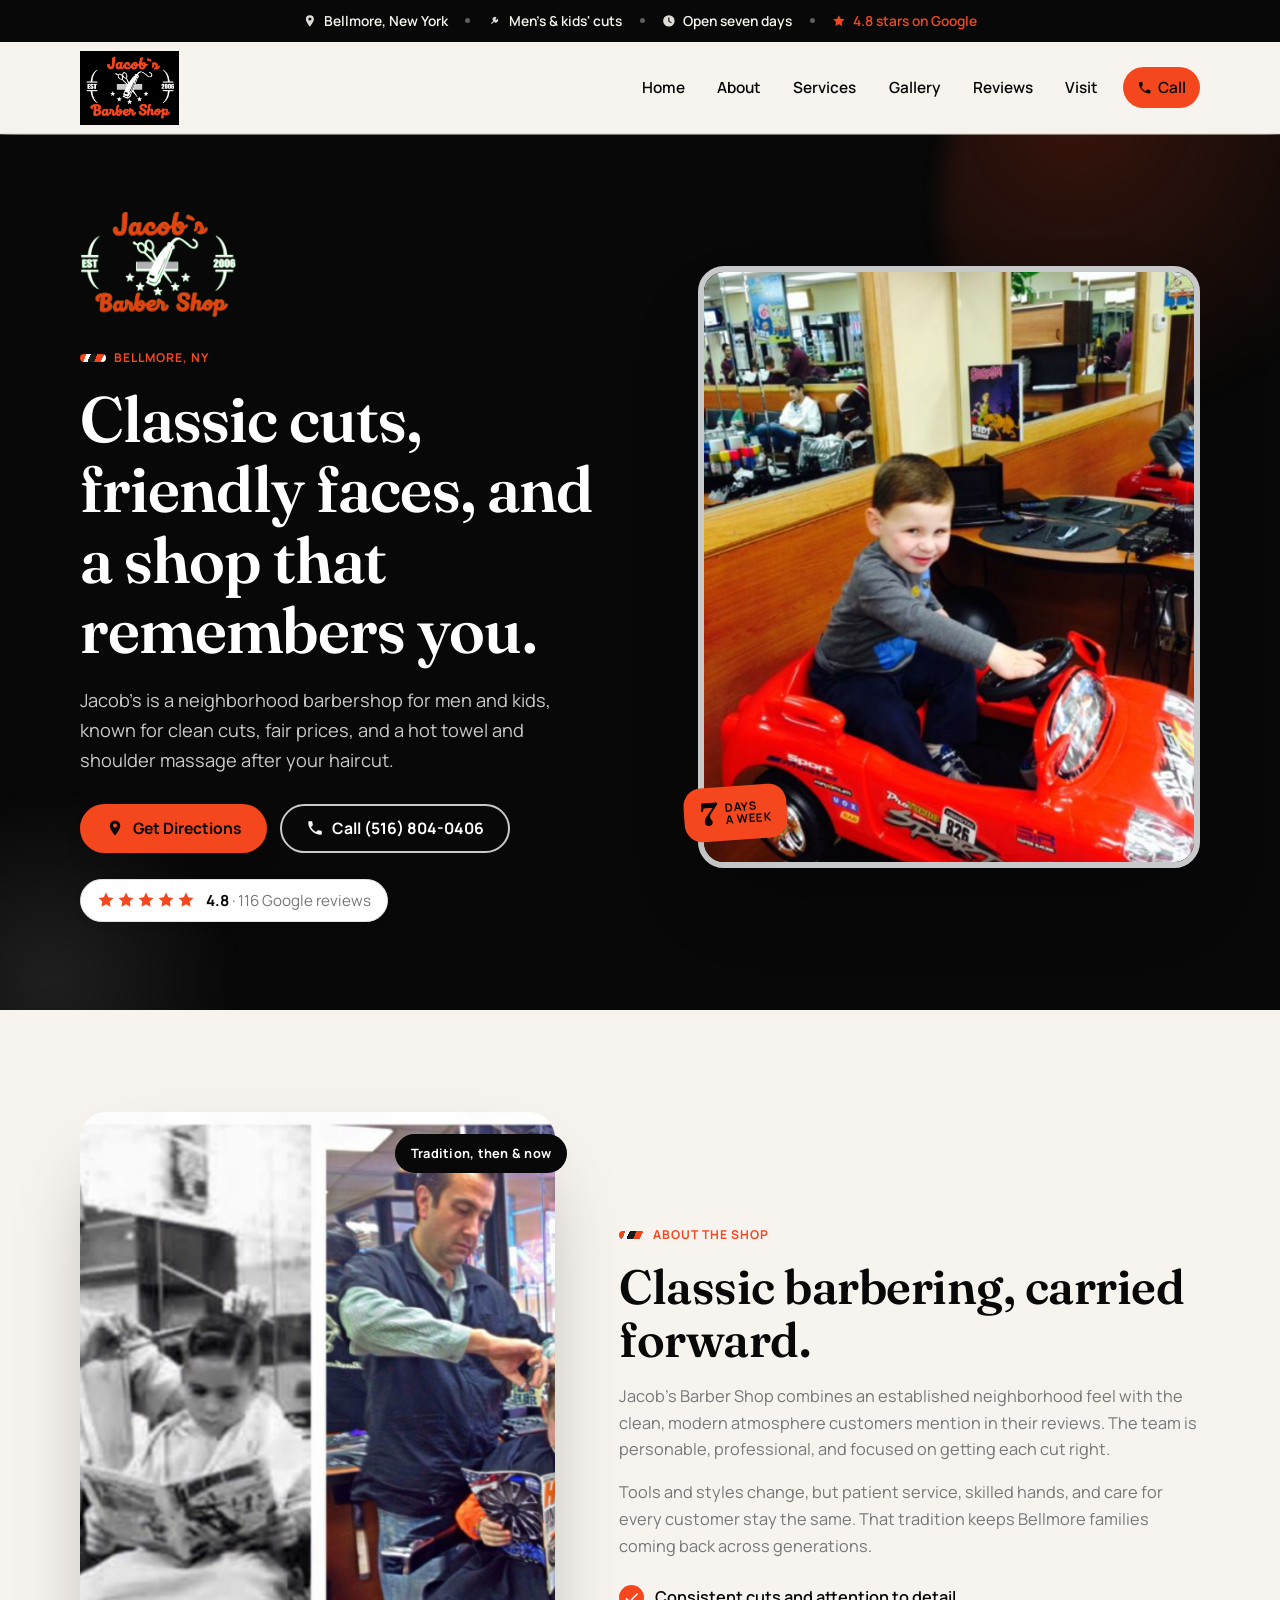
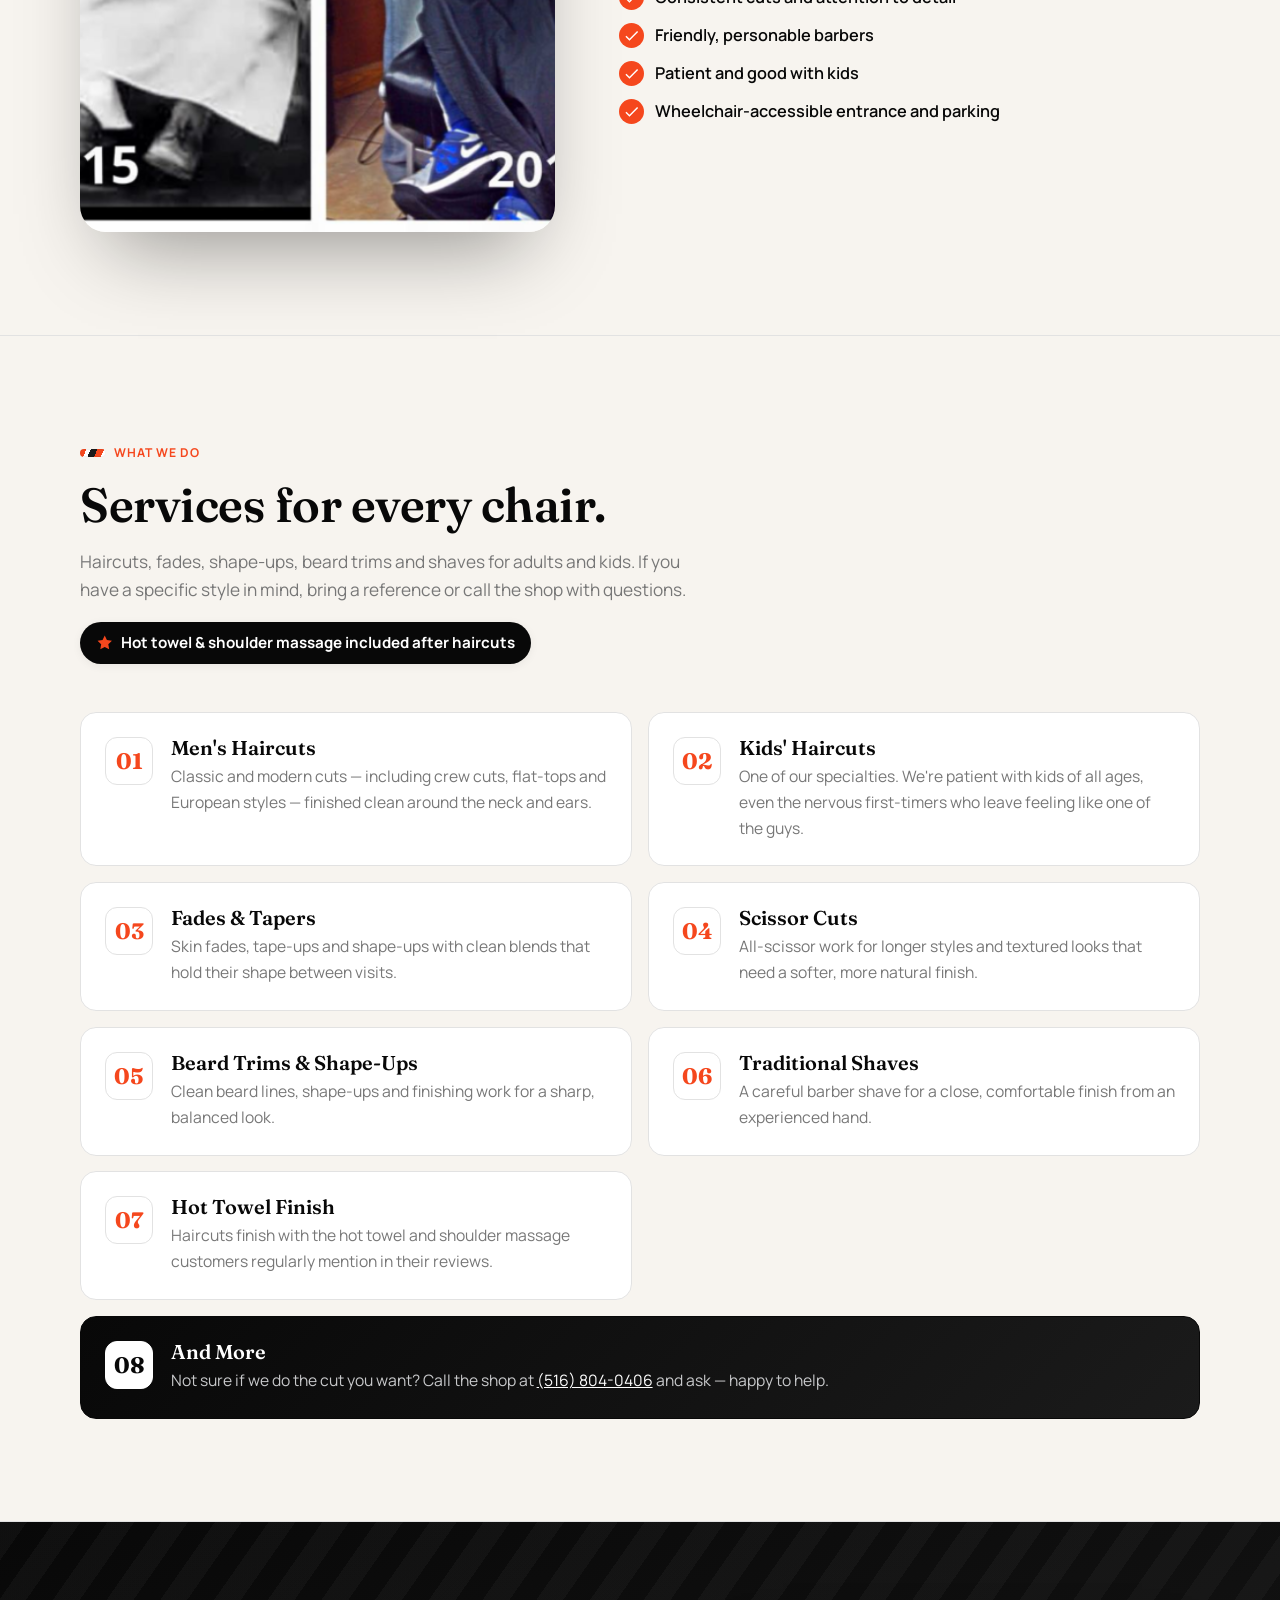
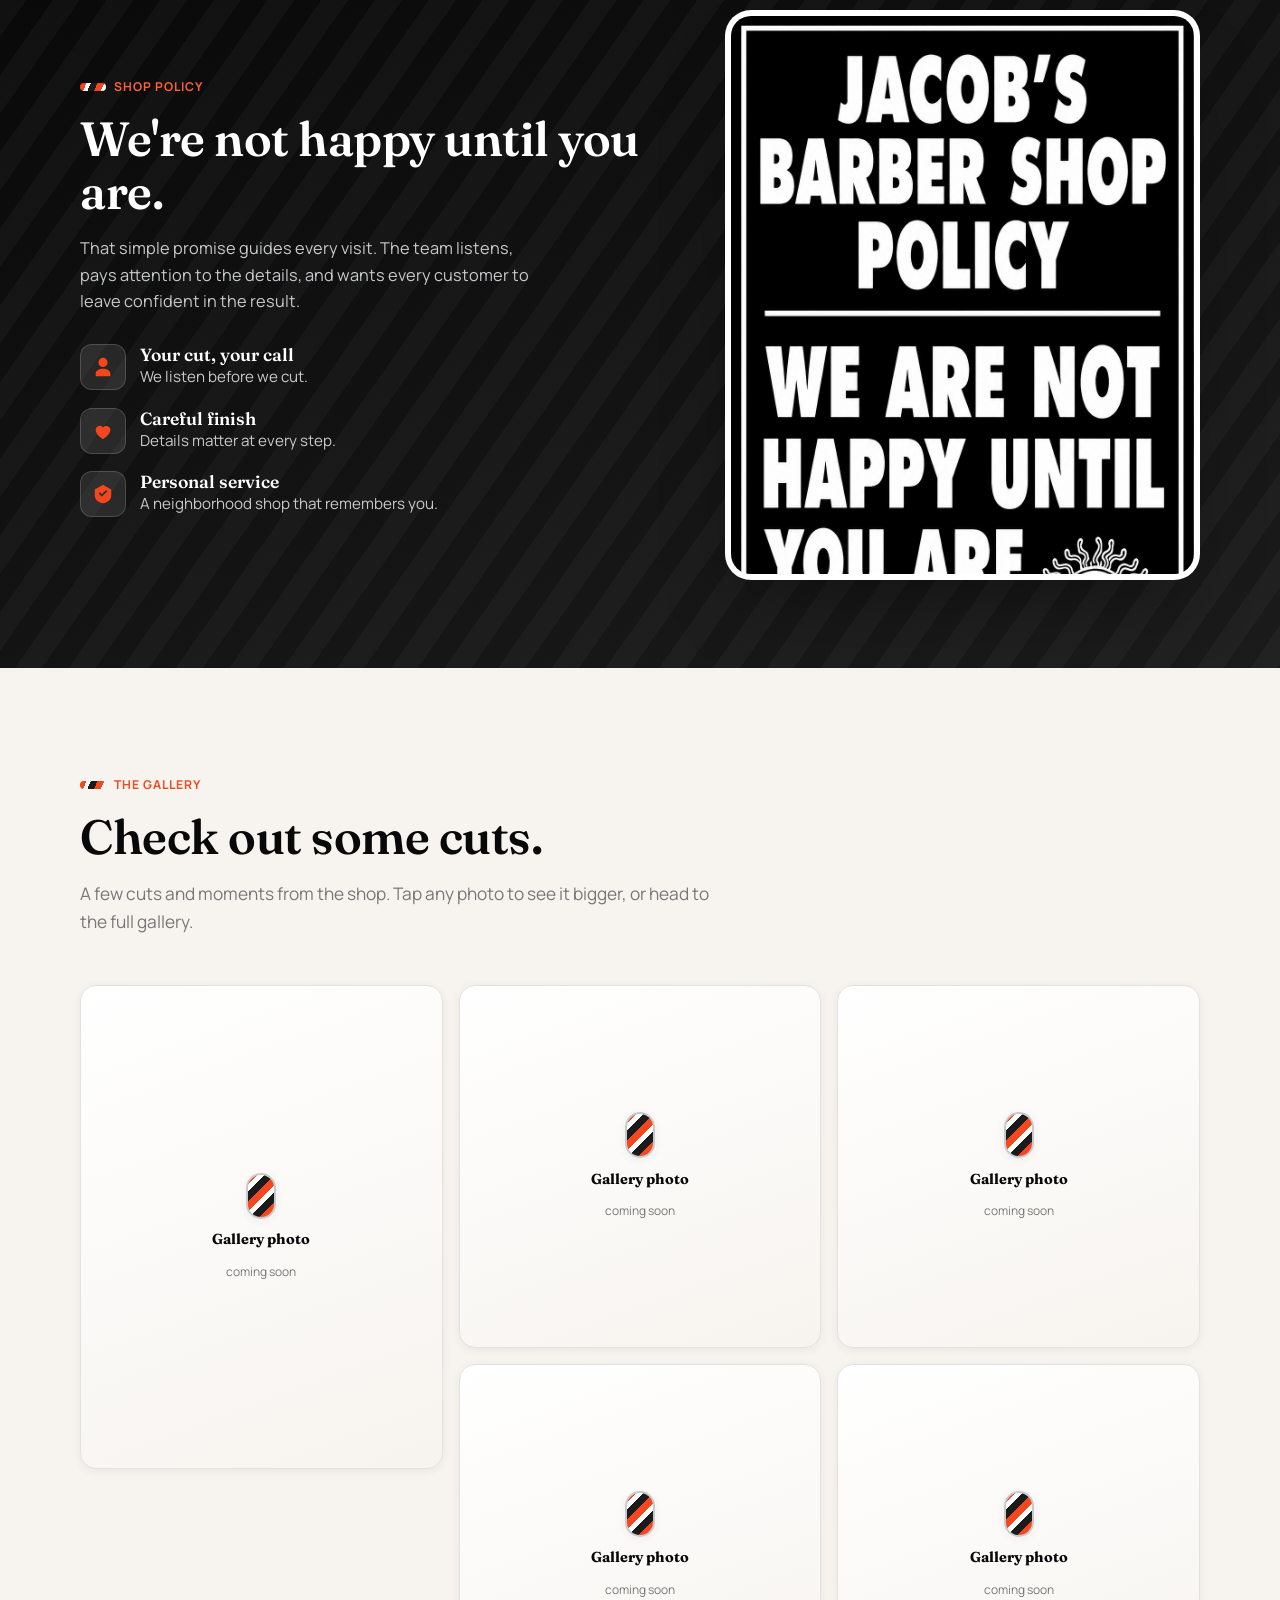
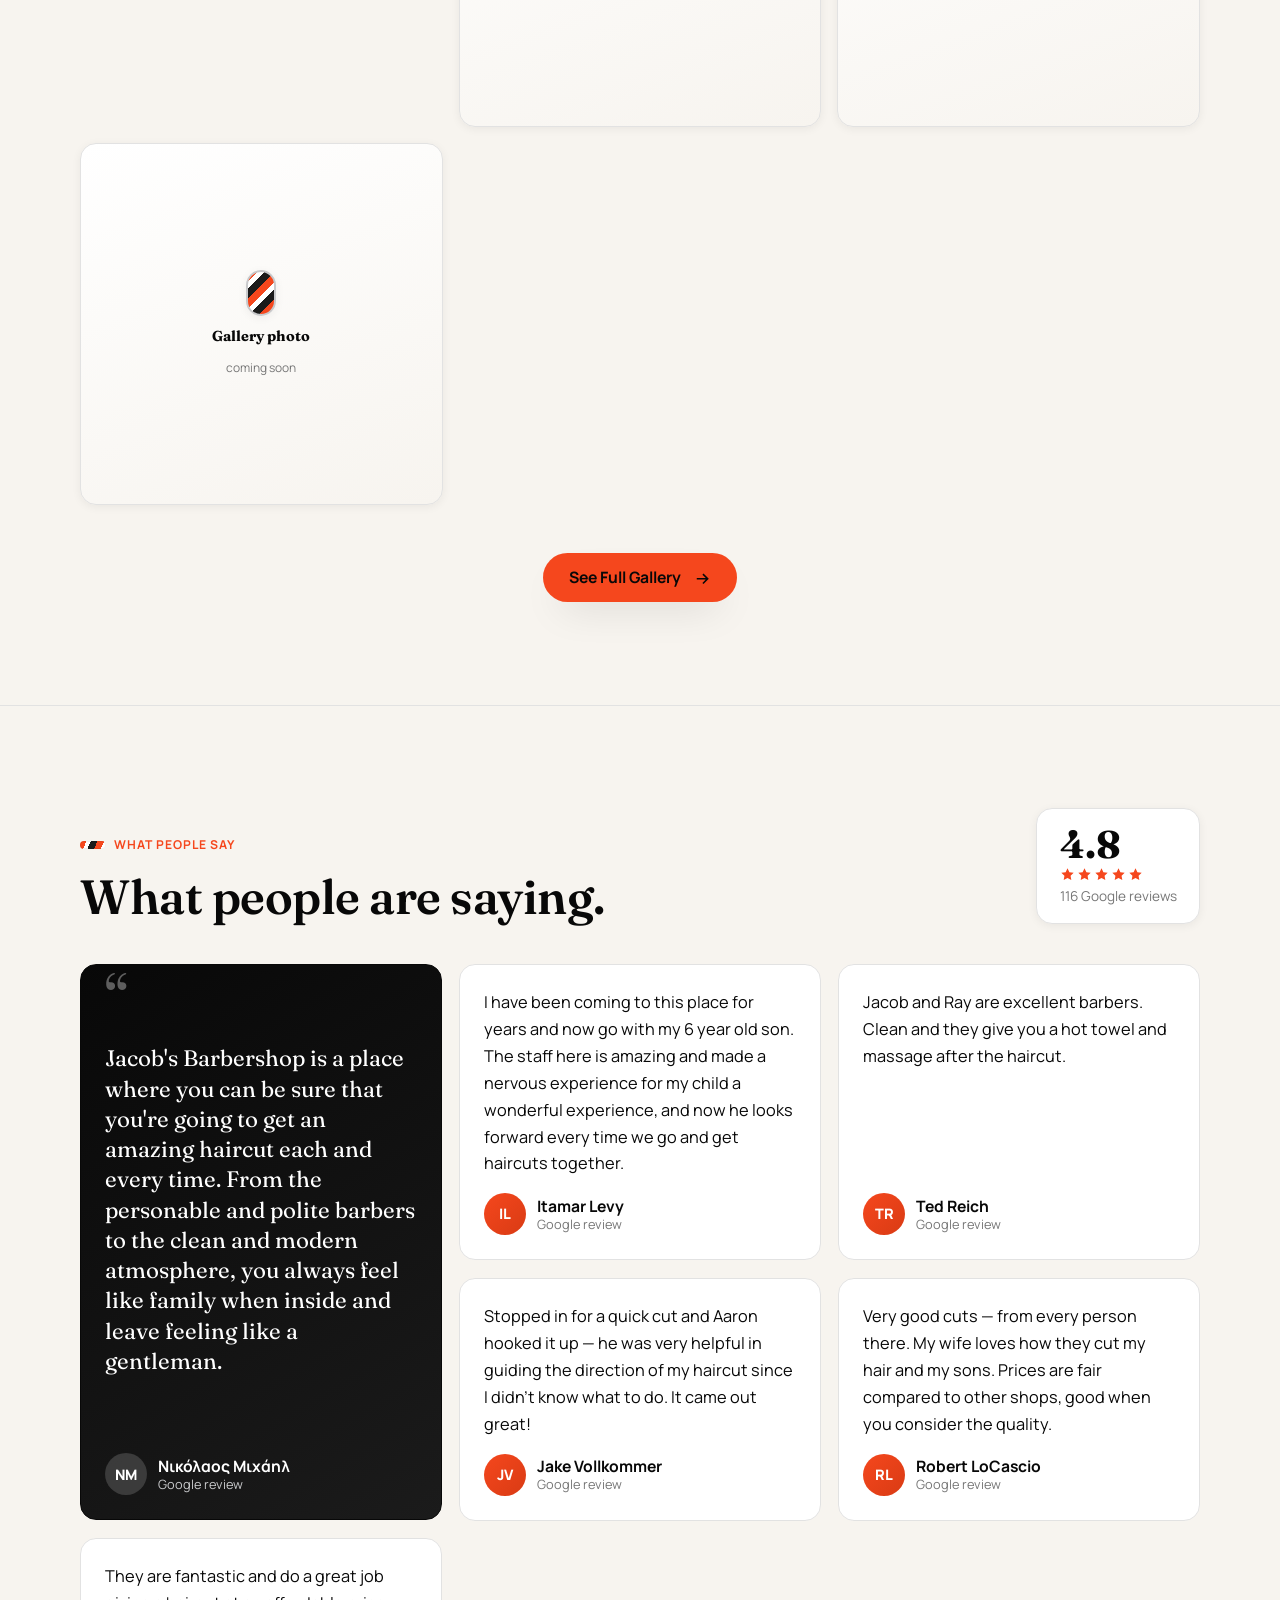
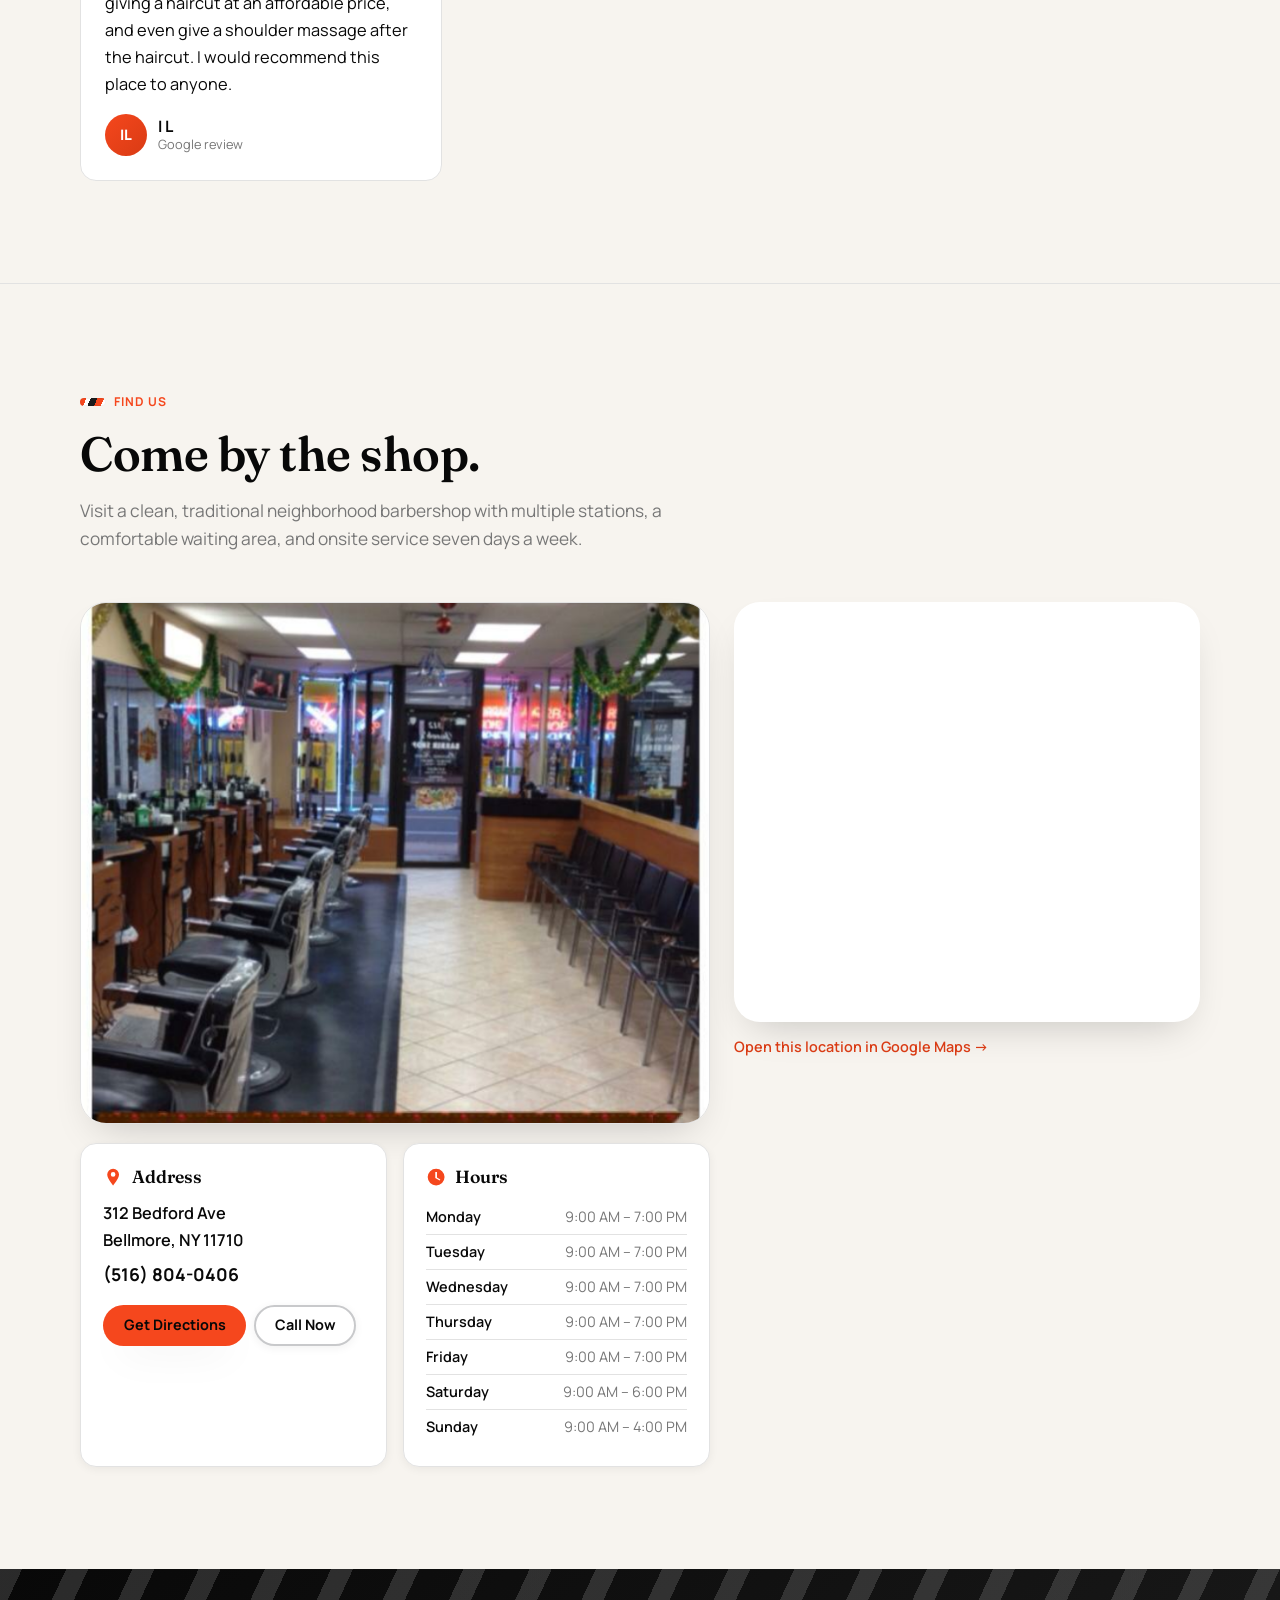
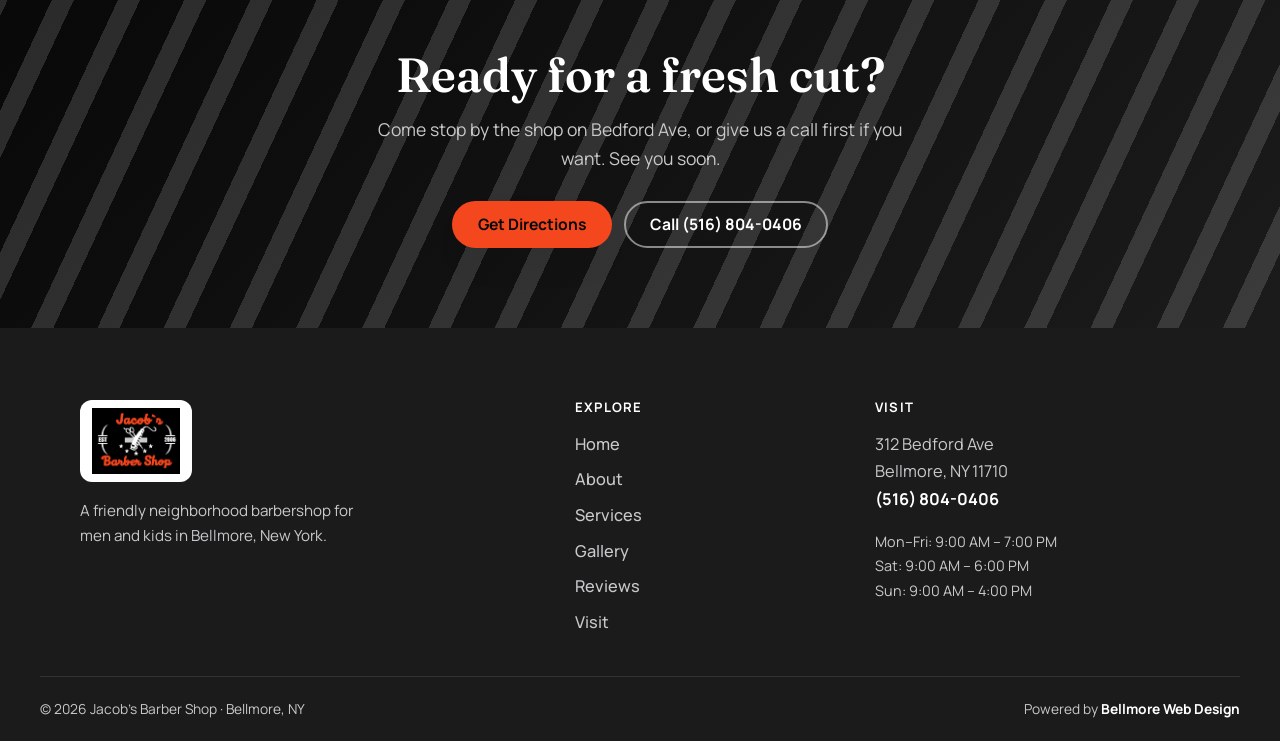
==== commit 97cdf600: "Update Jacob's shop content" ====
--- a/index.html
+++ b/index.html
@@ -5,20 +5,20 @@
   <meta name="viewport" content="width=device-width, initial-scale=1.0" />
   <meta name="theme-color" content="#080808" />
 
-  <title>Elegant Barber Shop | Haircuts, Fades &amp; Kids' Cuts in Bellmore, NY</title>
-  <meta name="description" content="Elegant Barber Shop in Bellmore, NY offers men's and kids' haircuts, fades, scissor cuts, hair designs and hot towel shaves. Stop by on Bedford Ave — walk-ins welcome. Rated 4.9 stars on Google." />
+  <title>Jacob's Barber Shop | Haircuts &amp; Shaves in Bellmore, NY</title>
+  <meta name="description" content="Jacob's Barber Shop in Bellmore, NY offers men's and kids' haircuts, fades, shaves, hot towels and post-cut shoulder massages. Visit 312 Bedford Ave. Rated 4.8 stars on Google." />
 
   <!-- Canonical + social -->
   <link rel="canonical" href="index.html" />
   <meta property="og:type" content="website" />
-  <meta property="og:site_name" content="Elegant Barber Shop" />
-  <meta property="og:title" content="Elegant Barber Shop | Bellmore, NY Barbershop" />
-  <meta property="og:description" content="Men's and kids' haircuts, fades, hair designs and hot towel shaves in Bellmore, New York. Rated 4.9 stars on Google." />
+  <meta property="og:site_name" content="Jacob's Barber Shop" />
+  <meta property="og:title" content="Jacob's Barber Shop | Bellmore, NY" />
+  <meta property="og:description" content="Friendly neighborhood haircuts, fades and shaves for men and kids in Bellmore. Rated 4.8 stars on Google." />
   <meta property="og:image" content="Elegant_logo.png" />
   <meta property="og:url" content="index.html" />
   <meta name="twitter:card" content="summary_large_image" />
-  <meta name="twitter:title" content="Elegant Barber Shop | Bellmore, NY Barbershop" />
-  <meta name="twitter:description" content="Men's and kids' haircuts, fades, hair designs and hot towel shaves in Bellmore, New York." />
+  <meta name="twitter:title" content="Jacob's Barber Shop | Bellmore, NY" />
+  <meta name="twitter:description" content="Friendly neighborhood haircuts, fades and shaves for men and kids in Bellmore." />
   <meta name="twitter:image" content="Elegant_logo.png" />
 
   <!-- Favicons -->
@@ -38,13 +38,13 @@
   {
     "@context": "https://schema.org",
     "@type": "BarberShop",
-    "name": "Elegant Barber Shop",
+    "name": "Jacob's Barber Shop",
     "image": "Elegant_logo.png",
     "url": "index.html",
-    "telephone": "+15166798909",
+    "telephone": "+15168040406",
     "address": {
       "@type": "PostalAddress",
-      "streetAddress": "210 Bedford Ave",
+      "streetAddress": "312 Bedford Ave",
       "addressLocality": "Bellmore",
       "addressRegion": "NY",
       "postalCode": "11710",
@@ -53,18 +53,18 @@
     "areaServed": "Bellmore, New York",
     "aggregateRating": {
       "@type": "AggregateRating",
-      "ratingValue": "4.9",
-      "reviewCount": "135",
+      "ratingValue": "4.8",
+      "reviewCount": "116",
       "bestRating": "5"
     },
     "openingHoursSpecification": [
-      { "@type": "OpeningHoursSpecification", "dayOfWeek": ["Monday","Tuesday","Wednesday","Thursday","Friday"], "opens": "08:30", "closes": "19:00" },
-      { "@type": "OpeningHoursSpecification", "dayOfWeek": "Saturday", "opens": "08:00", "closes": "18:00" },
-      { "@type": "OpeningHoursSpecification", "dayOfWeek": "Sunday", "opens": "09:00", "closes": "17:00" }
+      { "@type": "OpeningHoursSpecification", "dayOfWeek": ["Monday","Tuesday","Wednesday","Thursday","Friday"], "opens": "09:00", "closes": "19:00" },
+      { "@type": "OpeningHoursSpecification", "dayOfWeek": "Saturday", "opens": "09:00", "closes": "18:00" },
+      { "@type": "OpeningHoursSpecification", "dayOfWeek": "Sunday", "opens": "09:00", "closes": "16:00" }
     ],
-    "sameAs": [
-      "https://www.instagram.com/elegantbarbershopbellmore/",
-      "https://www.tiktok.com/@ElegantBarbershop1"
+    "amenityFeature": [
+      { "@type": "LocationFeatureSpecification", "name": "Wheelchair accessible entrance", "value": true },
+      { "@type": "LocationFeatureSpecification", "name": "Wheelchair accessible parking lot", "value": true }
     ]
   }
   </script>
@@ -81,15 +81,15 @@
       <span class="infobar__sep" aria-hidden="true"></span>
       <span class="infobar__item"><svg class="ico" aria-hidden="true" viewBox="0 0 24 24"><path d="M12 2a10 10 0 1 0 10 10A10 10 0 0 0 12 2Zm1 10.4 4 2.3-.8 1.4L11 13V6h2Z"/></svg>Open seven days</span>
       <span class="infobar__sep" aria-hidden="true"></span>
-      <span class="infobar__item infobar__item--star"><svg class="ico" aria-hidden="true" viewBox="0 0 24 24"><path d="m12 2 3 6.3 6.9.9-5 4.8 1.2 6.9L12 17.7 5.9 20.9 7.1 14l-5-4.8 6.9-.9Z"/></svg>4.9 stars on Google</span>
+      <span class="infobar__item infobar__item--star"><svg class="ico" aria-hidden="true" viewBox="0 0 24 24"><path d="m12 2 3 6.3 6.9.9-5 4.8 1.2 6.9L12 17.7 5.9 20.9 7.1 14l-5-4.8 6.9-.9Z"/></svg>4.8 stars on Google</span>
     </div>
   </div>
 
   <!-- ================= HEADER / NAV ================= -->
   <header class="site-header" id="top">
     <div class="wrap header__inner">
-      <a class="brand" href="index.html" aria-label="Elegant Barber Shop home">
-        <img src="Elegant_logo.png" alt="Elegant Barber Shop logo" class="brand__logo" width="180" height="58" />
+      <a class="brand" href="index.html" aria-label="Jacob's Barber Shop home">
+        <img src="Elegant_logo.png" alt="Jacob's Barber Shop logo" class="brand__logo" width="180" height="58" />
       </a>
 
       <nav class="nav" aria-label="Primary">
@@ -104,7 +104,7 @@
           <li><a href="gallery.html" class="nav__link">Gallery</a></li>
           <li><a href="#reviews" class="nav__link">Reviews</a></li>
           <li><a href="#visit" class="nav__link">Visit</a></li>
-          <li><a href="tel:+15166798909" class="nav__link nav__link--call">
+          <li><a href="tel:+15168040406" class="nav__link nav__link--call">
             <svg class="ico" aria-hidden="true" viewBox="0 0 24 24"><path d="M6.6 10.8a15.5 15.5 0 0 0 6.6 6.6l2.2-2.2a1 1 0 0 1 1-.24 11.4 11.4 0 0 0 3.6.58 1 1 0 0 1 1 1V20a1 1 0 0 1-1 1A17 17 0 0 1 3 4a1 1 0 0 1 1-1h3.5a1 1 0 0 1 1 1 11.4 11.4 0 0 0 .58 3.6 1 1 0 0 1-.24 1Z"/></svg>
             Call
           </a></li>
@@ -123,23 +123,23 @@
 
       <div class="wrap hero__grid">
         <div class="hero__content reveal">
-          <img class="hero__mark" src="Logo_nobackground.png" data-fallback="Elegant_logo.png" alt="Elegant Barber Shop" width="440" height="214" />
+          <img class="hero__mark" src="Logo_nobackground.png" data-fallback="Elegant_logo.png" alt="Jacob's Barber Shop" width="440" height="214" />
           <span class="eyebrow"><span class="eyebrow__dot" aria-hidden="true"></span>Bellmore, NY</span>
-          <h1 id="hero-title" class="hero__title">Fresh cuts for men and kids in Bellmore.</h1>
-          <p class="hero__lead">We're a family barbershop on Bedford Ave. Come get a cut, a fade, or a hot towel shave. And yeah, every haircut comes with a free hot towel and massage.</p>
+          <h1 id="hero-title" class="hero__title">Classic cuts, friendly faces, and a shop that remembers you.</h1>
+          <p class="hero__lead">Jacob's is a neighborhood barbershop for men and kids, known for clean cuts, fair prices, and a hot towel and shoulder massage after your haircut.</p>
 
           <div class="hero__actions">
-            <a class="btn btn--primary" href="https://www.google.com/maps/dir/?api=1&amp;destination=210+Bedford+Ave%2C+Bellmore%2C+NY+11710" target="_blank" rel="noopener noreferrer">
+            <a class="btn btn--primary" href="https://www.google.com/maps/dir/?api=1&amp;destination=312+Bedford+Ave%2C+Bellmore%2C+NY+11710" target="_blank" rel="noopener noreferrer">
               <svg class="ico" aria-hidden="true" viewBox="0 0 24 24"><path d="M12 2a7 7 0 0 0-7 7c0 5 7 13 7 13s7-8 7-13a7 7 0 0 0-7-7Zm0 9.5A2.5 2.5 0 1 1 12 6a2.5 2.5 0 0 1 0 5.5Z"/></svg>
               Get Directions
             </a>
-            <a class="btn btn--ghost" href="tel:+15166798909">
+            <a class="btn btn--ghost" href="tel:+15168040406">
               <svg class="ico" aria-hidden="true" viewBox="0 0 24 24"><path d="M6.6 10.8a15.5 15.5 0 0 0 6.6 6.6l2.2-2.2a1 1 0 0 1 1-.24 11.4 11.4 0 0 0 3.6.58 1 1 0 0 1 1 1V20a1 1 0 0 1-1 1A17 17 0 0 1 3 4a1 1 0 0 1 1-1h3.5a1 1 0 0 1 1 1 11.4 11.4 0 0 0 .58 3.6 1 1 0 0 1-.24 1Z"/></svg>
-              Call (516) 679-8909
+              Call (516) 804-0406
             </a>
           </div>
 
-          <div class="hero__rating" aria-label="Rated 4.9 out of 5 stars on Google from 135 reviews">
+          <div class="hero__rating" aria-label="Rated 4.8 out of 5 stars on Google from 116 reviews">
             <span class="stars" aria-hidden="true">
               <svg viewBox="0 0 24 24"><path d="m12 2 3 6.3 6.9.9-5 4.8 1.2 6.9L12 17.7 5.9 20.9 7.1 14l-5-4.8 6.9-.9Z"/></svg>
               <svg viewBox="0 0 24 24"><path d="m12 2 3 6.3 6.9.9-5 4.8 1.2 6.9L12 17.7 5.9 20.9 7.1 14l-5-4.8 6.9-.9Z"/></svg>
@@ -147,13 +147,13 @@
               <svg viewBox="0 0 24 24"><path d="m12 2 3 6.3 6.9.9-5 4.8 1.2 6.9L12 17.7 5.9 20.9 7.1 14l-5-4.8 6.9-.9Z"/></svg>
               <svg viewBox="0 0 24 24"><path d="m12 2 3 6.3 6.9.9-5 4.8 1.2 6.9L12 17.7 5.9 20.9 7.1 14l-5-4.8 6.9-.9Z"/></svg>
             </span>
-            <span class="hero__rating-text"><strong>4.9</strong> · 135 Google reviews</span>
+            <span class="hero__rating-text"><strong>4.8</strong> · 116 Google reviews</span>
           </div>
         </div>
 
         <div class="hero__media reveal">
           <figure class="hero__photo">
-            <img src="3-boys.png" alt="Three smiling young customers after their haircuts at Elegant Barber Shop" width="520" height="640" loading="lazy" />
+            <img src="3-boys.png" alt="Child seated in a red car-shaped barber chair at Jacob's Barber Shop" width="520" height="640" loading="lazy" />
           </figure>
           <div class="hero__chip">
             <span class="hero__chip-num">7</span>
@@ -167,20 +167,20 @@
     <section class="section about" id="about" aria-labelledby="about-title">
       <div class="wrap about__grid">
         <figure class="about__media reveal">
-          <img src="Barbershop_elegant.png" alt="A barber giving a young customer a haircut inside Elegant Barber Shop" width="600" height="720" loading="lazy" />
-          <span class="about__badge" aria-hidden="true">Est. in Bellmore</span>
+          <img src="Barbershop_elegant.png" alt="Side-by-side child haircut scenes from 1915 and 2015" width="600" height="720" loading="lazy" />
+          <span class="about__badge" aria-hidden="true">Tradition, then &amp; now</span>
         </figure>
 
         <div class="about__content reveal">
           <span class="eyebrow"><span class="eyebrow__dot" aria-hidden="true"></span>About the shop</span>
-          <h2 id="about-title" class="section__title">A local shop that actually cares about your cut.</h2>
-          <p>Elegant Barber Shop is a spot in Bellmore that keeps the neighborhood looking sharp. Stan and the team know what they're doing, and they take the time to get your cut right instead of rushing you out the door.</p>
-          <p>We cut hair for men and kids of every age. Trim, fade, lineup, or hot towel shave — whatever you come in for, the plan is simple: you leave happy with how you look.</p>
+          <h2 id="about-title" class="section__title">Classic barbering, carried forward.</h2>
+          <p>Jacob's Barber Shop combines an established neighborhood feel with the clean, modern atmosphere customers mention in their reviews. The team is personable, professional, and focused on getting each cut right.</p>
+          <p>Tools and styles change, but patient service, skilled hands, and care for every customer stay the same. That tradition keeps Bellmore families coming back across generations.</p>
           <ul class="about__list">
-            <li><svg class="ico" aria-hidden="true" viewBox="0 0 24 24"><path d="M9 16.2 4.8 12l-1.4 1.4L9 19 21 7l-1.4-1.4Z"/></svg>They actually pay attention to detail</li>
-            <li><svg class="ico" aria-hidden="true" viewBox="0 0 24 24"><path d="M9 16.2 4.8 12l-1.4 1.4L9 19 21 7l-1.4-1.4Z"/></svg>Same great cut every time you come in</li>
-            <li><svg class="ico" aria-hidden="true" viewBox="0 0 24 24"><path d="M9 16.2 4.8 12l-1.4 1.4L9 19 21 7l-1.4-1.4Z"/></svg>Patient and really good with kids</li>
-            <li><svg class="ico" aria-hidden="true" viewBox="0 0 24 24"><path d="M9 16.2 4.8 12l-1.4 1.4L9 19 21 7l-1.4-1.4Z"/></svg>Chill, friendly vibe when you walk in</li>
+            <li><svg class="ico" aria-hidden="true" viewBox="0 0 24 24"><path d="M9 16.2 4.8 12l-1.4 1.4L9 19 21 7l-1.4-1.4Z"/></svg>Consistent cuts and attention to detail</li>
+            <li><svg class="ico" aria-hidden="true" viewBox="0 0 24 24"><path d="M9 16.2 4.8 12l-1.4 1.4L9 19 21 7l-1.4-1.4Z"/></svg>Friendly, personable barbers</li>
+            <li><svg class="ico" aria-hidden="true" viewBox="0 0 24 24"><path d="M9 16.2 4.8 12l-1.4 1.4L9 19 21 7l-1.4-1.4Z"/></svg>Patient and good with kids</li>
+            <li><svg class="ico" aria-hidden="true" viewBox="0 0 24 24"><path d="M9 16.2 4.8 12l-1.4 1.4L9 19 21 7l-1.4-1.4Z"/></svg>Wheelchair-accessible entrance and parking</li>
           </ul>
         </div>
       </div>
@@ -192,8 +192,8 @@
         <div class="section__head reveal">
           <span class="eyebrow"><span class="eyebrow__dot" aria-hidden="true"></span>What we do</span>
           <h2 id="services-title" class="section__title">Services for every chair.</h2>
-          <p class="section__intro">Here's some of what we do. Skin fades, tape-ups, shape-ups, flat-tops, crew cuts, mohawks, color, head designs, European styles, and of course a good old hot towel shave. Want a cut that's not on the list? Just call and ask.</p>
-          <p class="offer-note"><svg class="ico" aria-hidden="true" viewBox="0 0 24 24"><path d="m12 2 3 6.3 6.9.9-5 4.8 1.2 6.9L12 17.7 5.9 20.9 7.1 14l-5-4.8 6.9-.9Z"/></svg>Free hot towel &amp; massage with every haircut</p>
+          <p class="section__intro">Haircuts, fades, shape-ups, beard trims and shaves for adults and kids. If you have a specific style in mind, bring a reference or call the shop with questions.</p>
+          <p class="offer-note"><svg class="ico" aria-hidden="true" viewBox="0 0 24 24"><path d="m12 2 3 6.3 6.9.9-5 4.8 1.2 6.9L12 17.7 5.9 20.9 7.1 14l-5-4.8 6.9-.9Z"/></svg>Hot towel &amp; shoulder massage included after haircuts</p>
         </div>
 
         <ol class="services__list">
@@ -228,29 +228,29 @@
           <li class="service reveal">
             <span class="service__num">05</span>
             <div class="service__body">
-              <h3 class="service__title">Hair Designs &amp; Lineups</h3>
-              <p>Crisp lineups, head designs and mohawks, done with a steady hand and an eye for detail.</p>
+              <h3 class="service__title">Beard Trims &amp; Shape-Ups</h3>
+              <p>Clean beard lines, shape-ups and finishing work for a sharp, balanced look.</p>
             </div>
           </li>
           <li class="service reveal">
             <span class="service__num">06</span>
             <div class="service__body">
-              <h3 class="service__title">Hot Towel Razor Shaves</h3>
-              <p>A traditional hot towel razor shave for a close, comfortable finish — plus a free hot towel and massage with every haircut.</p>
+              <h3 class="service__title">Traditional Shaves</h3>
+              <p>A careful barber shave for a close, comfortable finish from an experienced hand.</p>
             </div>
           </li>
           <li class="service reveal">
             <span class="service__num">07</span>
             <div class="service__body">
-              <h3 class="service__title">Color</h3>
-              <p>Color services to cover the gray or refresh your look, applied with a careful, natural finish.</p>
+              <h3 class="service__title">Hot Towel Finish</h3>
+              <p>Haircuts finish with the hot towel and shoulder massage customers regularly mention in their reviews.</p>
             </div>
           </li>
           <li class="service service--more reveal">
             <span class="service__num">08</span>
             <div class="service__body">
               <h3 class="service__title">And More</h3>
-              <p>Not sure if we do the cut you want? Just call the shop at <a href="tel:+15166798909">(516)&nbsp;679-8909</a> and ask — happy to help.</p>
+              <p>Not sure if we do the cut you want? Call the shop at <a href="tel:+15168040406">(516)&nbsp;804-0406</a> and ask — happy to help.</p>
             </div>
           </li>
         </ol>
@@ -261,26 +261,26 @@
     <section class="family" aria-labelledby="family-title">
       <div class="wrap family__grid">
         <div class="family__content reveal">
-          <span class="eyebrow eyebrow--light"><span class="eyebrow__dot" aria-hidden="true"></span>Family friendly</span>
-          <h2 id="family-title" class="section__title section__title--light">Kids' cuts are kind of our thing.</h2>
-          <p>The barbers are patient and easygoing with younger kids, so even the nervous first-timers end up having a good time. That's why parents keep coming back with the whole family.</p>
+          <span class="eyebrow eyebrow--light"><span class="eyebrow__dot" aria-hidden="true"></span>Shop policy</span>
+          <h2 id="family-title" class="section__title section__title--light">We're not happy until you are.</h2>
+          <p>That simple promise guides every visit. The team listens, pays attention to the details, and wants every customer to leave confident in the result.</p>
           <div class="family__points">
             <div class="family__point">
               <span class="family__point-ico" aria-hidden="true"><svg viewBox="0 0 24 24"><path d="M12 2a5 5 0 1 0 5 5 5 5 0 0 0-5-5Zm0 12c-4 0-8 2-8 5v3h16v-3c0-3-4-5-8-5Z"/></svg></span>
-              <div><h3>Great with kids</h3><p>Easy cuts for every age.</p></div>
+              <div><h3>Your cut, your call</h3><p>We listen before we cut.</p></div>
             </div>
             <div class="family__point">
               <span class="family__point-ico" aria-hidden="true"><svg viewBox="0 0 24 24"><path d="M12 21s-8-4.5-8-10a4.5 4.5 0 0 1 8-2.9A4.5 4.5 0 0 1 20 11c0 5.5-8 10-8 10Z"/></svg></span>
-              <div><h3>Patient service</h3><p>No rushing, ever.</p></div>
+              <div><h3>Careful finish</h3><p>Details matter at every step.</p></div>
             </div>
             <div class="family__point">
               <span class="family__point-ico" aria-hidden="true"><svg viewBox="0 0 24 24"><path d="M12 2 3 7v6c0 5 3.8 8.4 9 9 5.2-.6 9-4 9-9V7Zm-1.2 13-3.5-3.5 1.4-1.4 2.1 2.1 4.5-4.5 1.4 1.4Z"/></svg></span>
-              <div><h3>Welcoming spot</h3><p>Relaxed, friendly, and local.</p></div>
+              <div><h3>Personal service</h3><p>A neighborhood shop that remembers you.</p></div>
             </div>
           </div>
         </div>
         <figure class="family__media family__media--poster reveal">
-          <img src="Kids_haircuts.png" data-fallback="3-boys.png" alt="Elegant Barber Shop poster highlighting that the shop specializes in kids' haircuts" width="900" height="700" loading="lazy" />
+          <img src="Kids_haircuts.png" data-fallback="3-boys.png" alt="Jacob's Barber Shop customer satisfaction policy sign" width="900" height="700" loading="lazy" />
         </figure>
       </div>
     </section>
@@ -314,8 +314,8 @@
             <span class="eyebrow"><span class="eyebrow__dot" aria-hidden="true"></span>What people say</span>
             <h2 id="reviews-title" class="section__title">What people are saying.</h2>
           </div>
-          <div class="reviews__score" aria-label="4.9 out of 5 stars from 135 Google reviews">
-            <span class="reviews__score-num">4.9</span>
+          <div class="reviews__score" aria-label="4.8 out of 5 stars from 116 Google reviews">
+            <span class="reviews__score-num">4.8</span>
             <span class="stars stars--sm" aria-hidden="true">
               <svg viewBox="0 0 24 24"><path d="m12 2 3 6.3 6.9.9-5 4.8 1.2 6.9L12 17.7 5.9 20.9 7.1 14l-5-4.8 6.9-.9Z"/></svg>
               <svg viewBox="0 0 24 24"><path d="m12 2 3 6.3 6.9.9-5 4.8 1.2 6.9L12 17.7 5.9 20.9 7.1 14l-5-4.8 6.9-.9Z"/></svg>
@@ -323,57 +323,57 @@
               <svg viewBox="0 0 24 24"><path d="m12 2 3 6.3 6.9.9-5 4.8 1.2 6.9L12 17.7 5.9 20.9 7.1 14l-5-4.8 6.9-.9Z"/></svg>
               <svg viewBox="0 0 24 24"><path d="m12 2 3 6.3 6.9.9-5 4.8 1.2 6.9L12 17.7 5.9 20.9 7.1 14l-5-4.8 6.9-.9Z"/></svg>
             </span>
-            <span class="reviews__score-sub">135 Google reviews</span>
+            <span class="reviews__score-sub">116 Google reviews</span>
           </div>
         </div>
 
         <div class="reviews__rail">
           <article class="review reviews__feature reveal">
             <span class="review__mark" aria-hidden="true">&ldquo;</span>
-            <p class="review__text">Stan and the team are welcoming and very talented barbers. They show care and attention to detail. I leave with a high quality fade every time.</p>
+            <p class="review__text">Jacob's Barbershop is a place where you can be sure that you're going to get an amazing haircut each and every time. From the personable and polite barbers to the clean and modern atmosphere, you always feel like family when inside and leave feeling like a gentleman.</p>
             <div class="review__by">
-              <span class="review__avatar" aria-hidden="true">BG</span>
-              <span class="review__meta"><strong>Brian Gibbs</strong><span>Google review</span></span>
+              <span class="review__avatar" aria-hidden="true">NM</span>
+              <span class="review__meta"><strong>Νικόλαος Μιχάηλ</strong><span>Google review</span></span>
             </div>
           </article>
 
           <article class="review reveal">
-            <p class="review__text">Incredible barber, but even better people. They are patient, fun, and welcoming. Great prices for the quality of work.</p>
+            <p class="review__text">I have been coming to this place for years and now go with my 6 year old son. The staff here is amazing and made a nervous experience for my child a wonderful experience, and now he looks forward every time we go and get haircuts together.</p>
             <div class="review__by">
-              <span class="review__avatar" aria-hidden="true">LC</span>
-              <span class="review__meta"><strong>Luke Castellano</strong><span>Google review</span></span>
+              <span class="review__avatar" aria-hidden="true">IL</span>
+              <span class="review__meta"><strong>Itamar Levy</strong><span>Google review</span></span>
             </div>
           </article>
 
           <article class="review reveal">
-            <p class="review__text">Stan is the man. A gentleman to visit and great with little kids. Cuts are on point.</p>
+            <p class="review__text">Jacob and Ray are excellent barbers. Clean and they give you a hot towel and massage after the haircut.</p>
             <div class="review__by">
-              <span class="review__avatar" aria-hidden="true">JL</span>
-              <span class="review__meta"><strong>Justin Lieberman</strong><span>Google review</span></span>
+              <span class="review__avatar" aria-hidden="true">TR</span>
+              <span class="review__meta"><strong>Ted Reich</strong><span>Google review</span></span>
             </div>
           </article>
 
           <article class="review reveal">
-            <p class="review__text">Stan and crew not only give amazing haircuts but are super friendly as well.</p>
+            <p class="review__text">Stopped in for a quick cut and Aaron hooked it up — he was very helpful in guiding the direction of my haircut since I didn't know what to do. It came out great!</p>
             <div class="review__by">
-              <span class="review__avatar" aria-hidden="true">RD</span>
-              <span class="review__meta"><strong>Rick DeLucia</strong><span>Google review</span></span>
+              <span class="review__avatar" aria-hidden="true">JV</span>
+              <span class="review__meta"><strong>Jake Vollkommer</strong><span>Google review</span></span>
             </div>
           </article>
 
           <article class="review reveal">
-            <p class="review__text">My six year old was terrified of the barber until we found Stan. Now he loves coming and feels like one of the guys.</p>
+            <p class="review__text">Very good cuts — from every person there. My wife loves how they cut my hair and my sons. Prices are fair compared to other shops, good when you consider the quality.</p>
             <div class="review__by">
-              <span class="review__avatar" aria-hidden="true">KS</span>
-              <span class="review__meta"><strong>Katie SP</strong><span>Google review</span></span>
+              <span class="review__avatar" aria-hidden="true">RL</span>
+              <span class="review__meta"><strong>Robert LoCascio</strong><span>Google review</span></span>
             </div>
           </article>
 
           <article class="review reveal">
-            <p class="review__text">Super reliable, clean, and always a great cut. Can't ask for more.</p>
+            <p class="review__text">They are fantastic and do a great job giving a haircut at an affordable price, and even give a shoulder massage after the haircut. I would recommend this place to anyone.</p>
             <div class="review__by">
-              <span class="review__avatar" aria-hidden="true">DL</span>
-              <span class="review__meta"><strong>David Lerner</strong><span>Google review</span></span>
+              <span class="review__avatar" aria-hidden="true">IL</span>
+              <span class="review__meta"><strong>I L</strong><span>Google review</span></span>
             </div>
           </article>
         </div>
@@ -385,34 +385,24 @@
       <div class="wrap">
         <div class="section__head reveal">
           <span class="eyebrow"><span class="eyebrow__dot" aria-hidden="true"></span>Find us</span>
-          <h2 id="visit-title" class="section__title">Come find us.</h2>
-          <p class="section__intro">Stop by for your next cut on Bedford Ave. Walk-ins are welcome, and you can always call ahead if you've got a question.</p>
+          <h2 id="visit-title" class="section__title">Come by the shop.</h2>
+          <p class="section__intro">Visit a clean, traditional neighborhood barbershop with multiple stations, a comfortable waiting area, and onsite service seven days a week.</p>
         </div>
 
         <div class="visit__grid">
           <div class="visit__info reveal">
             <figure class="visit__photo">
-              <img src="exterior-barbershop.png" alt="The storefront of Elegant Barber Shop on Bedford Ave in Bellmore, with a classic barber pole" width="620" height="520" loading="lazy" />
+              <img src="exterior-barbershop.png" alt="Interior of Jacob's Barber Shop in Bellmore" width="620" height="520" loading="lazy" />
             </figure>
 
             <div class="visit__cards">
               <div class="visit__card">
                 <h3 class="visit__card-title"><svg class="ico" aria-hidden="true" viewBox="0 0 24 24"><path d="M12 2a7 7 0 0 0-7 7c0 5 7 13 7 13s7-8 7-13a7 7 0 0 0-7-7Zm0 9.5A2.5 2.5 0 1 1 12 6a2.5 2.5 0 0 1 0 5.5Z"/></svg>Address</h3>
-                <p class="visit__addr">210 Bedford Ave<br>Bellmore, NY 11710</p>
-                <p class="visit__phone"><a href="tel:+15166798909">(516) 679-8909</a></p>
+                <p class="visit__addr">312 Bedford Ave<br>Bellmore, NY 11710</p>
+                <p class="visit__phone"><a href="tel:+15168040406">(516) 804-0406</a></p>
                 <div class="visit__actions">
-                  <a class="btn btn--primary btn--sm" href="https://www.google.com/maps/dir/?api=1&amp;destination=210+Bedford+Ave%2C+Bellmore%2C+NY+11710" target="_blank" rel="noopener noreferrer">Get Directions</a>
-                  <a class="btn btn--ghost btn--sm" href="tel:+15166798909">Call Now</a>
-                </div>
-                <div class="visit__social">
-                  <a href="https://www.instagram.com/elegantbarbershopbellmore/" target="_blank" rel="noopener noreferrer" aria-label="Elegant Barber Shop on Instagram">
-                    <svg class="ico" aria-hidden="true" viewBox="0 0 24 24"><path d="M12 2.2c3.2 0 3.6 0 4.9.07 1.2.06 1.8.25 2.2.42.6.22 1 .48 1.4.9.43.42.7.82.9 1.4.18.42.37 1.05.43 2.25.06 1.28.07 1.66.07 4.88s0 3.6-.07 4.88c-.06 1.2-.25 1.83-.42 2.25-.22.56-.48.97-.9 1.4-.42.42-.83.68-1.4.9-.42.17-1.05.36-2.25.42-1.28.06-1.66.07-4.88.07s-3.6 0-4.88-.07c-1.2-.06-1.83-.25-2.25-.42a3.9 3.9 0 0 1-1.4-.9 3.9 3.9 0 0 1-.9-1.4c-.17-.42-.36-1.05-.42-2.25C2.21 15.6 2.2 15.22 2.2 12s0-3.6.07-4.88c.06-1.2.25-1.83.42-2.25.22-.57.48-.98.9-1.4.42-.42.83-.68 1.4-.9.42-.17 1.05-.36 2.25-.42C8.4 2.21 8.78 2.2 12 2.2Zm0 1.8c-3.16 0-3.5.01-4.75.07-.9.04-1.4.2-1.72.32-.43.17-.74.37-1.06.7-.32.31-.52.62-.69 1.05-.13.32-.28.82-.32 1.72C3.4 8.9 3.4 9.24 3.4 12s0 3.1.06 4.35c.04.9.2 1.4.32 1.72.17.43.37.74.7 1.06.31.32.62.52 1.05.69.32.13.82.28 1.72.32 1.25.06 1.6.07 4.75.07s3.5-.01 4.75-.07c.9-.04 1.4-.2 1.72-.32.43-.17.74-.37 1.06-.7.32-.31.52-.62.69-1.05.13-.32.28-.82.32-1.72.06-1.25.07-1.6.07-4.35s0-3.1-.06-4.35c-.04-.9-.2-1.4-.32-1.72a2.8 2.8 0 0 0-.7-1.06 2.8 2.8 0 0 0-1.05-.69c-.32-.13-.82-.28-1.72-.32C15.5 4.01 15.16 4 12 4Zm0 3.06A4.94 4.94 0 1 1 12 17a4.94 4.94 0 0 1 0-9.88Zm0 1.8a3.14 3.14 0 1 0 0 6.28 3.14 3.14 0 0 0 0-6.28Zm5.13-2.02a1.15 1.15 0 1 1 0 2.3 1.15 1.15 0 0 1 0-2.3Z"/></svg>
-                    <span>@elegantbarbershopbellmore</span>
-                  </a>
-                  <a href="https://www.tiktok.com/@ElegantBarbershop1" target="_blank" rel="noopener noreferrer" aria-label="Elegant Barber Shop on TikTok">
-                    <svg class="ico" aria-hidden="true" viewBox="0 0 24 24"><path d="M16.5 3c.3 2.2 1.6 3.9 3.8 4.2v2.5c-1.3.1-2.5-.3-3.8-1v5.9c0 3.6-2.6 6.4-6.1 6.4A6 6 0 0 1 4.4 15c0-3.4 3.1-6 6.6-5.4v2.7a3 3 0 0 0-1.1-.2 2.9 2.9 0 0 0-2.9 3 3 3 0 0 0 3 3c1.7 0 2.9-1.3 2.9-3.1V3Z"/></svg>
-                    <span>@ElegantBarbershop1</span>
-                  </a>
+                  <a class="btn btn--primary btn--sm" href="https://www.google.com/maps/dir/?api=1&amp;destination=312+Bedford+Ave%2C+Bellmore%2C+NY+11710" target="_blank" rel="noopener noreferrer">Get Directions</a>
+                  <a class="btn btn--ghost btn--sm" href="tel:+15168040406">Call Now</a>
                 </div>
               </div>
 
@@ -420,13 +410,13 @@
                 <h3 class="visit__card-title"><svg class="ico" aria-hidden="true" viewBox="0 0 24 24"><path d="M12 2a10 10 0 1 0 10 10A10 10 0 0 0 12 2Zm1 10.4 4 2.3-.8 1.4L11 13V6h2Z"/></svg>Hours</h3>
                 <table class="hours">
                   <tbody>
-                    <tr><th scope="row">Monday</th><td>8:30 AM – 7:00 PM</td></tr>
-                    <tr><th scope="row">Tuesday</th><td>8:30 AM – 7:00 PM</td></tr>
-                    <tr><th scope="row">Wednesday</th><td>8:30 AM – 7:00 PM</td></tr>
-                    <tr><th scope="row">Thursday</th><td>8:30 AM – 7:00 PM</td></tr>
-                    <tr><th scope="row">Friday</th><td>8:30 AM – 7:00 PM</td></tr>
-                    <tr><th scope="row">Saturday</th><td>8:00 AM – 6:00 PM</td></tr>
-                    <tr><th scope="row">Sunday</th><td>9:00 AM – 5:00 PM</td></tr>
+                    <tr><th scope="row">Monday</th><td>9:00 AM – 7:00 PM</td></tr>
+                    <tr><th scope="row">Tuesday</th><td>9:00 AM – 7:00 PM</td></tr>
+                    <tr><th scope="row">Wednesday</th><td>9:00 AM – 7:00 PM</td></tr>
+                    <tr><th scope="row">Thursday</th><td>9:00 AM – 7:00 PM</td></tr>
+                    <tr><th scope="row">Friday</th><td>9:00 AM – 7:00 PM</td></tr>
+                    <tr><th scope="row">Saturday</th><td>9:00 AM – 6:00 PM</td></tr>
+                    <tr><th scope="row">Sunday</th><td>9:00 AM – 4:00 PM</td></tr>
                   </tbody>
                 </table>
               </div>
@@ -435,11 +425,11 @@
 
           <div class="visit__map reveal">
             <iframe
-              title="Map showing Elegant Barber Shop at 210 Bedford Ave, Bellmore, NY 11710"
-              src="https://www.google.com/maps?q=210%20Bedford%20Ave%2C%20Bellmore%2C%20NY%2011710&output=embed"
+              title="Map showing Jacob's Barber Shop at 312 Bedford Ave, Bellmore, NY 11710"
+              src="https://www.google.com/maps?q=312%20Bedford%20Ave%2C%20Bellmore%2C%20NY%2011710&output=embed"
               loading="lazy"
               referrerpolicy="no-referrer-when-downgrade"></iframe>
-            <a class="visit__streetview" href="https://www.google.com/maps/place/210+Bedford+Ave,+Bellmore,+NY+11710" target="_blank" rel="noopener noreferrer">Open this location in Google Maps →</a>
+            <a class="visit__streetview" href="https://www.google.com/maps/place/312+Bedford+Ave,+Bellmore,+NY+11710" target="_blank" rel="noopener noreferrer">Open this location in Google Maps →</a>
           </div>
         </div>
       </div>
@@ -452,8 +442,8 @@
         <h2 id="cta-title" class="cta__title">Ready for a fresh cut?</h2>
         <p class="cta__text">Come stop by the shop on Bedford Ave, or give us a call first if you want. See you soon.</p>
         <div class="cta__actions">
-          <a class="btn btn--primary" href="https://www.google.com/maps/dir/?api=1&amp;destination=210+Bedford+Ave%2C+Bellmore%2C+NY+11710" target="_blank" rel="noopener noreferrer">Get Directions</a>
-          <a class="btn btn--ghost btn--on-dark" href="tel:+15166798909">Call (516) 679-8909</a>
+          <a class="btn btn--primary" href="https://www.google.com/maps/dir/?api=1&amp;destination=312+Bedford+Ave%2C+Bellmore%2C+NY+11710" target="_blank" rel="noopener noreferrer">Get Directions</a>
+          <a class="btn btn--ghost btn--on-dark" href="tel:+15168040406">Call (516) 804-0406</a>
         </div>
       </div>
     </section>
@@ -463,16 +453,8 @@
   <footer class="site-footer">
     <div class="wrap footer__grid">
       <div class="footer__brand">
-        <img src="Elegant_logo.png" alt="Elegant Barber Shop logo" class="footer__logo" width="200" height="64" loading="lazy" />
-        <p class="footer__tag">A family barbershop for men and kids in Bellmore, New York.</p>
-        <div class="footer__social">
-          <a href="https://www.instagram.com/elegantbarbershopbellmore/" target="_blank" rel="noopener noreferrer" aria-label="Instagram">
-            <svg class="ico" aria-hidden="true" viewBox="0 0 24 24"><path d="M12 2.2c3.2 0 3.6 0 4.9.07 1.2.06 1.8.25 2.2.42.6.22 1 .48 1.4.9.43.42.7.82.9 1.4.18.42.37 1.05.43 2.25.06 1.28.07 1.66.07 4.88s0 3.6-.07 4.88c-.06 1.2-.25 1.83-.42 2.25-.22.56-.48.97-.9 1.4-.42.42-.83.68-1.4.9-.42.17-1.05.36-2.25.42-1.28.06-1.66.07-4.88.07s-3.6 0-4.88-.07c-1.2-.06-1.83-.25-2.25-.42a3.9 3.9 0 0 1-1.4-.9 3.9 3.9 0 0 1-.9-1.4c-.17-.42-.36-1.05-.42-2.25C2.21 15.6 2.2 15.22 2.2 12s0-3.6.07-4.88c.06-1.2.25-1.83.42-2.25.22-.57.48-.98.9-1.4.42-.42.83-.68 1.4-.9.42-.17 1.05-.36 2.25-.42C8.4 2.21 8.78 2.2 12 2.2Zm0 4.86A4.94 4.94 0 1 1 12 17a4.94 4.94 0 0 1 0-9.94Zm0 1.8a3.14 3.14 0 1 0 0 6.28 3.14 3.14 0 0 0 0-6.28Zm5.13-2.02a1.15 1.15 0 1 1 0 2.3 1.15 1.15 0 0 1 0-2.3Z"/></svg>
-          </a>
-          <a href="https://www.tiktok.com/@ElegantBarbershop1" target="_blank" rel="noopener noreferrer" aria-label="TikTok">
-            <svg class="ico" aria-hidden="true" viewBox="0 0 24 24"><path d="M16.5 3c.3 2.2 1.6 3.9 3.8 4.2v2.5c-1.3.1-2.5-.3-3.8-1v5.9c0 3.6-2.6 6.4-6.1 6.4A6 6 0 0 1 4.4 15c0-3.4 3.1-6 6.6-5.4v2.7a3 3 0 0 0-1.1-.2 2.9 2.9 0 0 0-2.9 3 3 3 0 0 0 3 3c1.7 0 2.9-1.3 2.9-3.1V3Z"/></svg>
-          </a>
-        </div>
+        <img src="Elegant_logo.png" alt="Jacob's Barber Shop logo" class="footer__logo" width="200" height="64" loading="lazy" />
+        <p class="footer__tag">A friendly neighborhood barbershop for men and kids in Bellmore, New York.</p>
       </div>
 
       <nav class="footer__col" aria-label="Footer">
@@ -490,16 +472,16 @@
       <div class="footer__col">
         <h3 class="footer__heading">Visit</h3>
         <address class="footer__contact">
-          210 Bedford Ave<br>
+          312 Bedford Ave<br>
           Bellmore, NY 11710<br>
-          <a href="tel:+15166798909">(516) 679-8909</a>
+          <a href="tel:+15168040406">(516) 804-0406</a>
         </address>
-        <p class="footer__hours">Mon–Fri: 8:30 AM – 7:00 PM<br>Sat: 8:00 AM – 6:00 PM<br>Sun: 9:00 AM – 5:00 PM</p>
+        <p class="footer__hours">Mon–Fri: 9:00 AM – 7:00 PM<br>Sat: 9:00 AM – 6:00 PM<br>Sun: 9:00 AM – 4:00 PM</p>
       </div>
     </div>
 
     <div class="wrap footer__bottom">
-      <p>&copy; <span id="year">2026</span> Elegant Barber Shop · Bellmore, NY</p>
+      <p>&copy; <span id="year">2026</span> Jacob's Barber Shop · Bellmore, NY</p>
       <p class="footer__credit">Powered by <a href="https://bellmorewebdesign.com" target="_blank" rel="noopener noreferrer">Bellmore Web Design</a></p>
     </div>
   </footer>
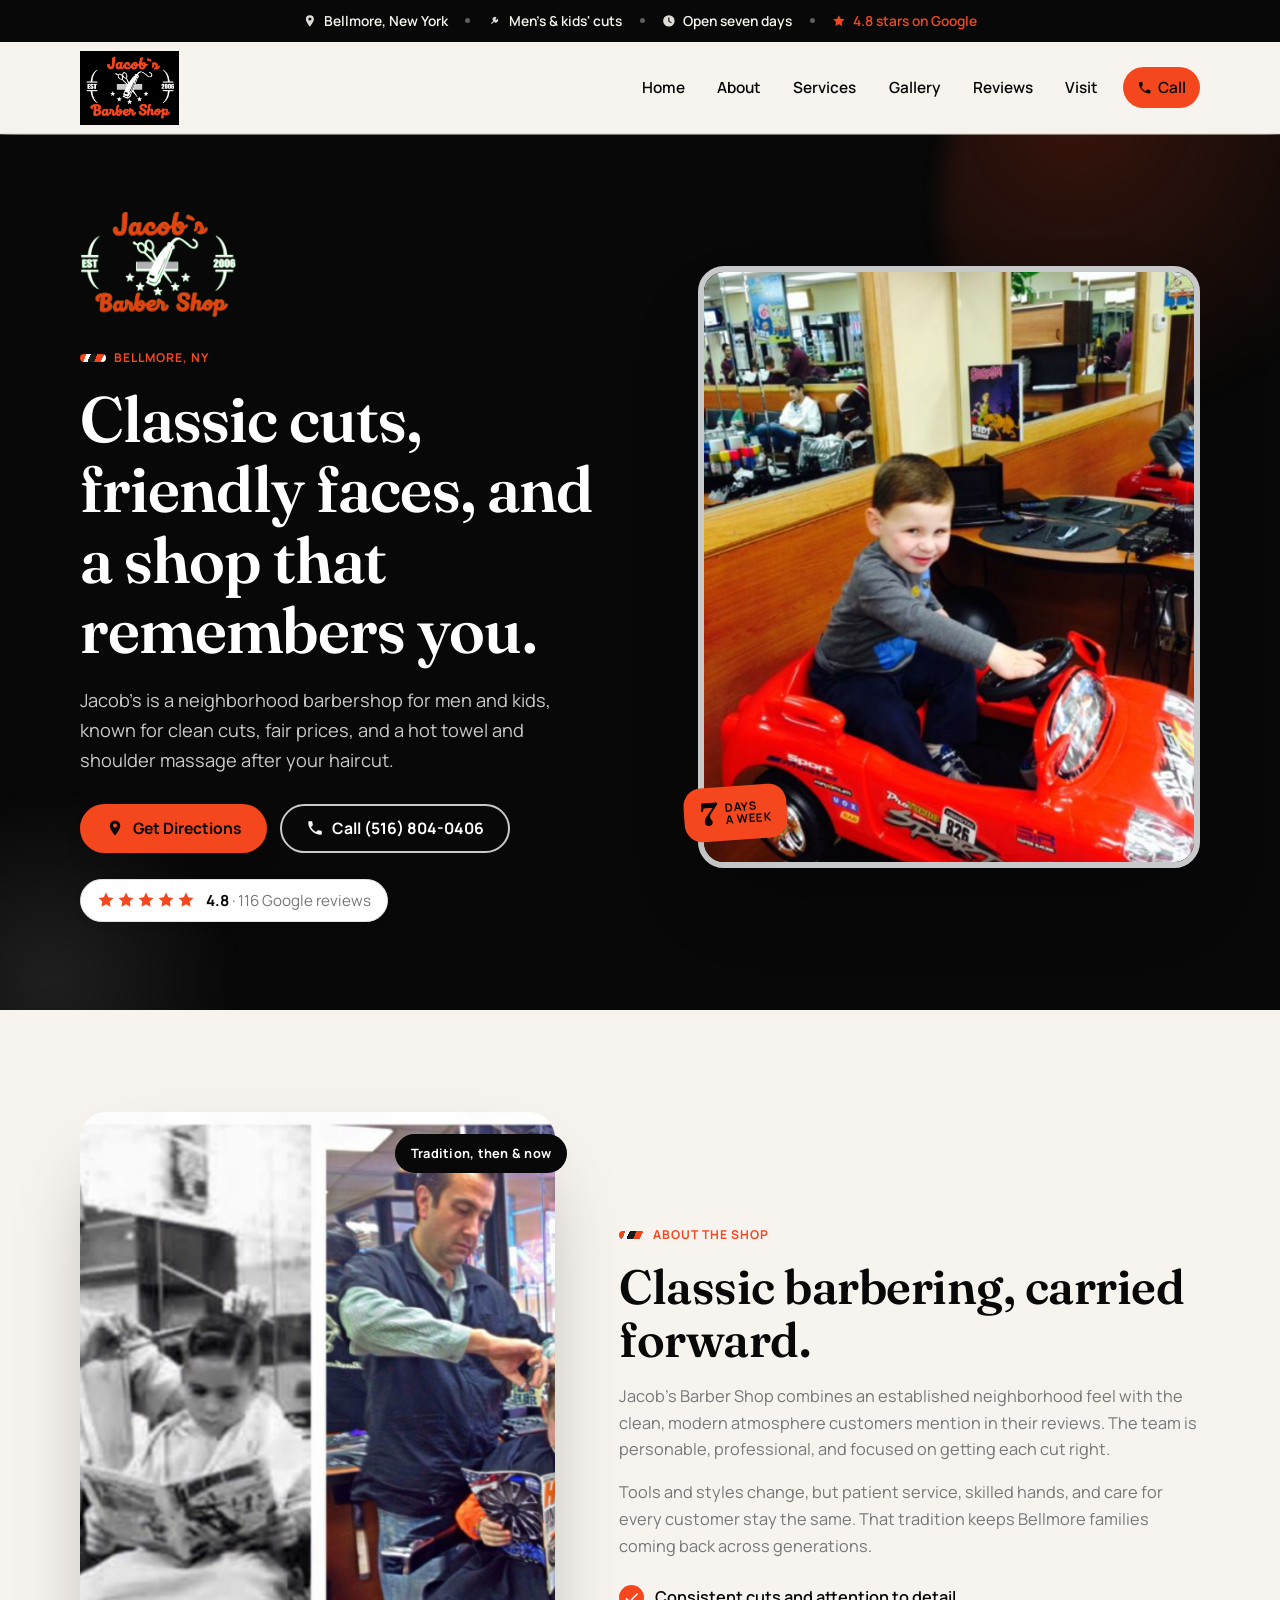
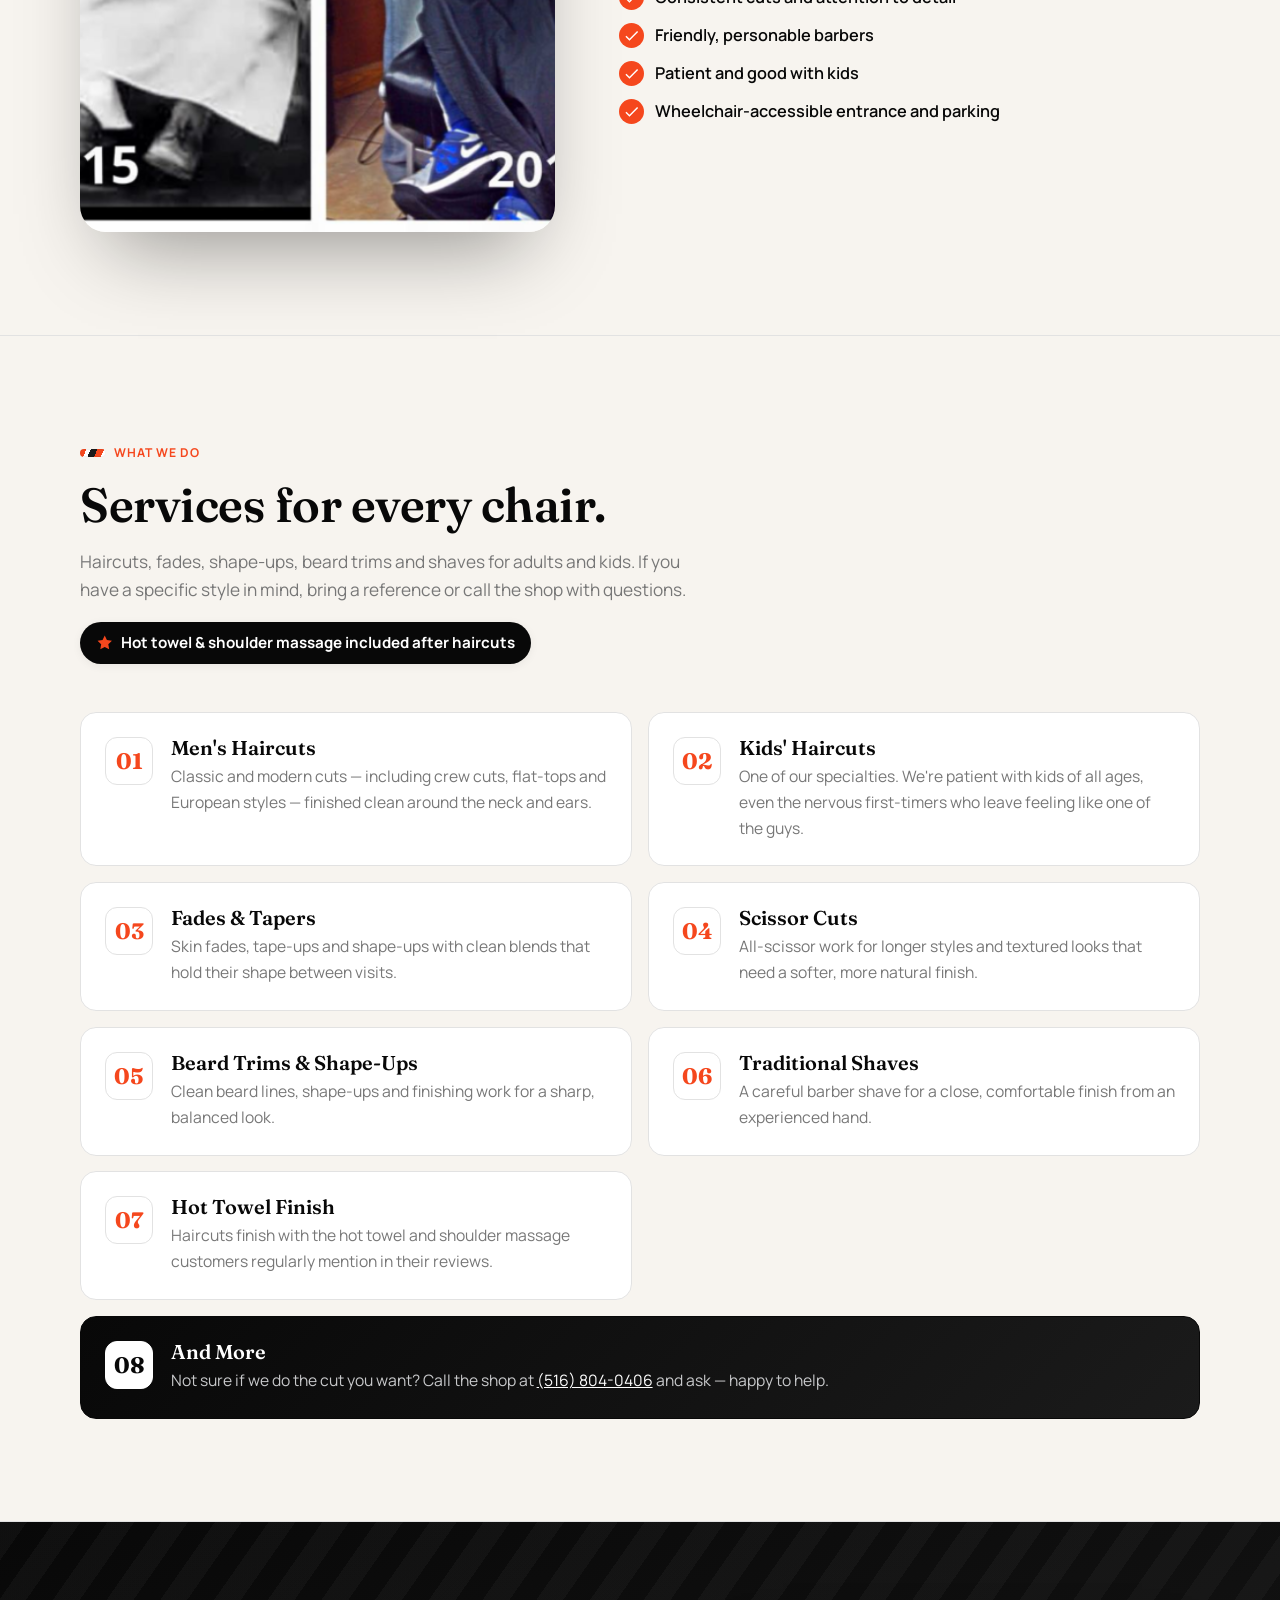
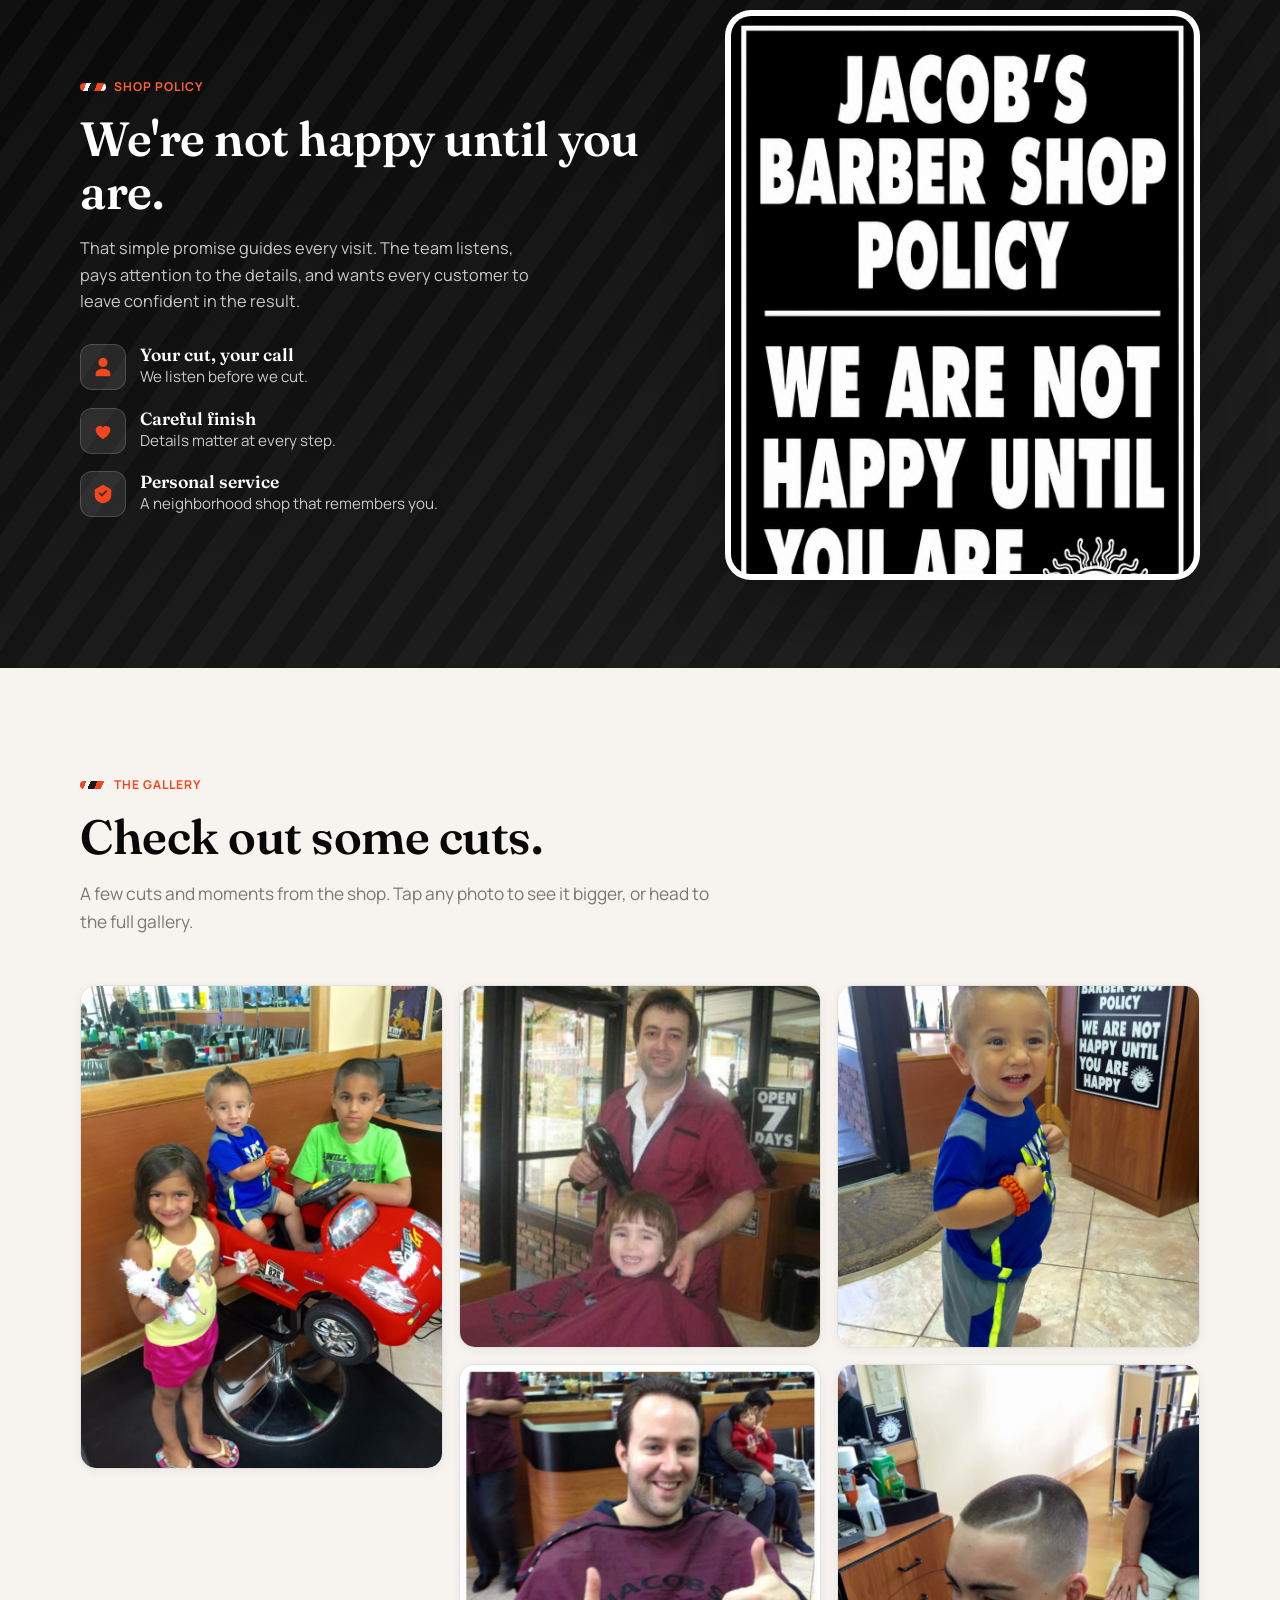
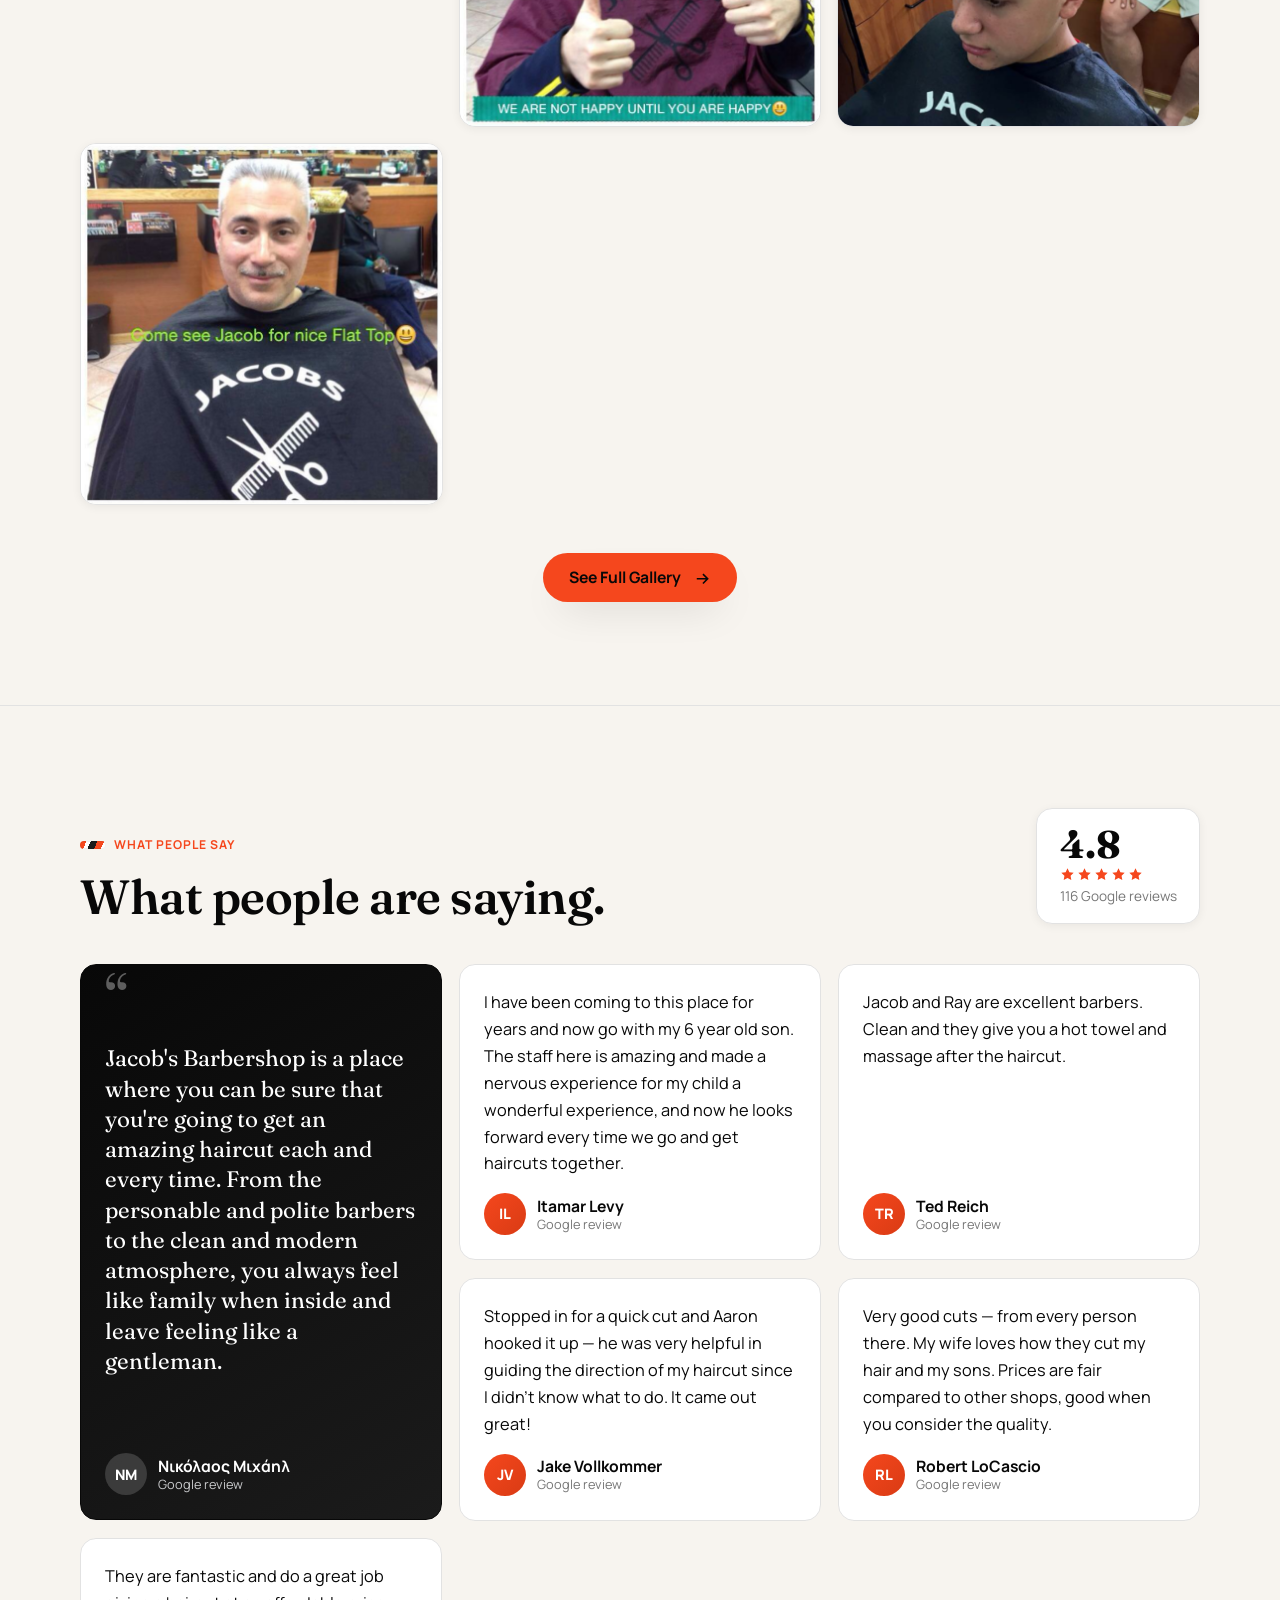
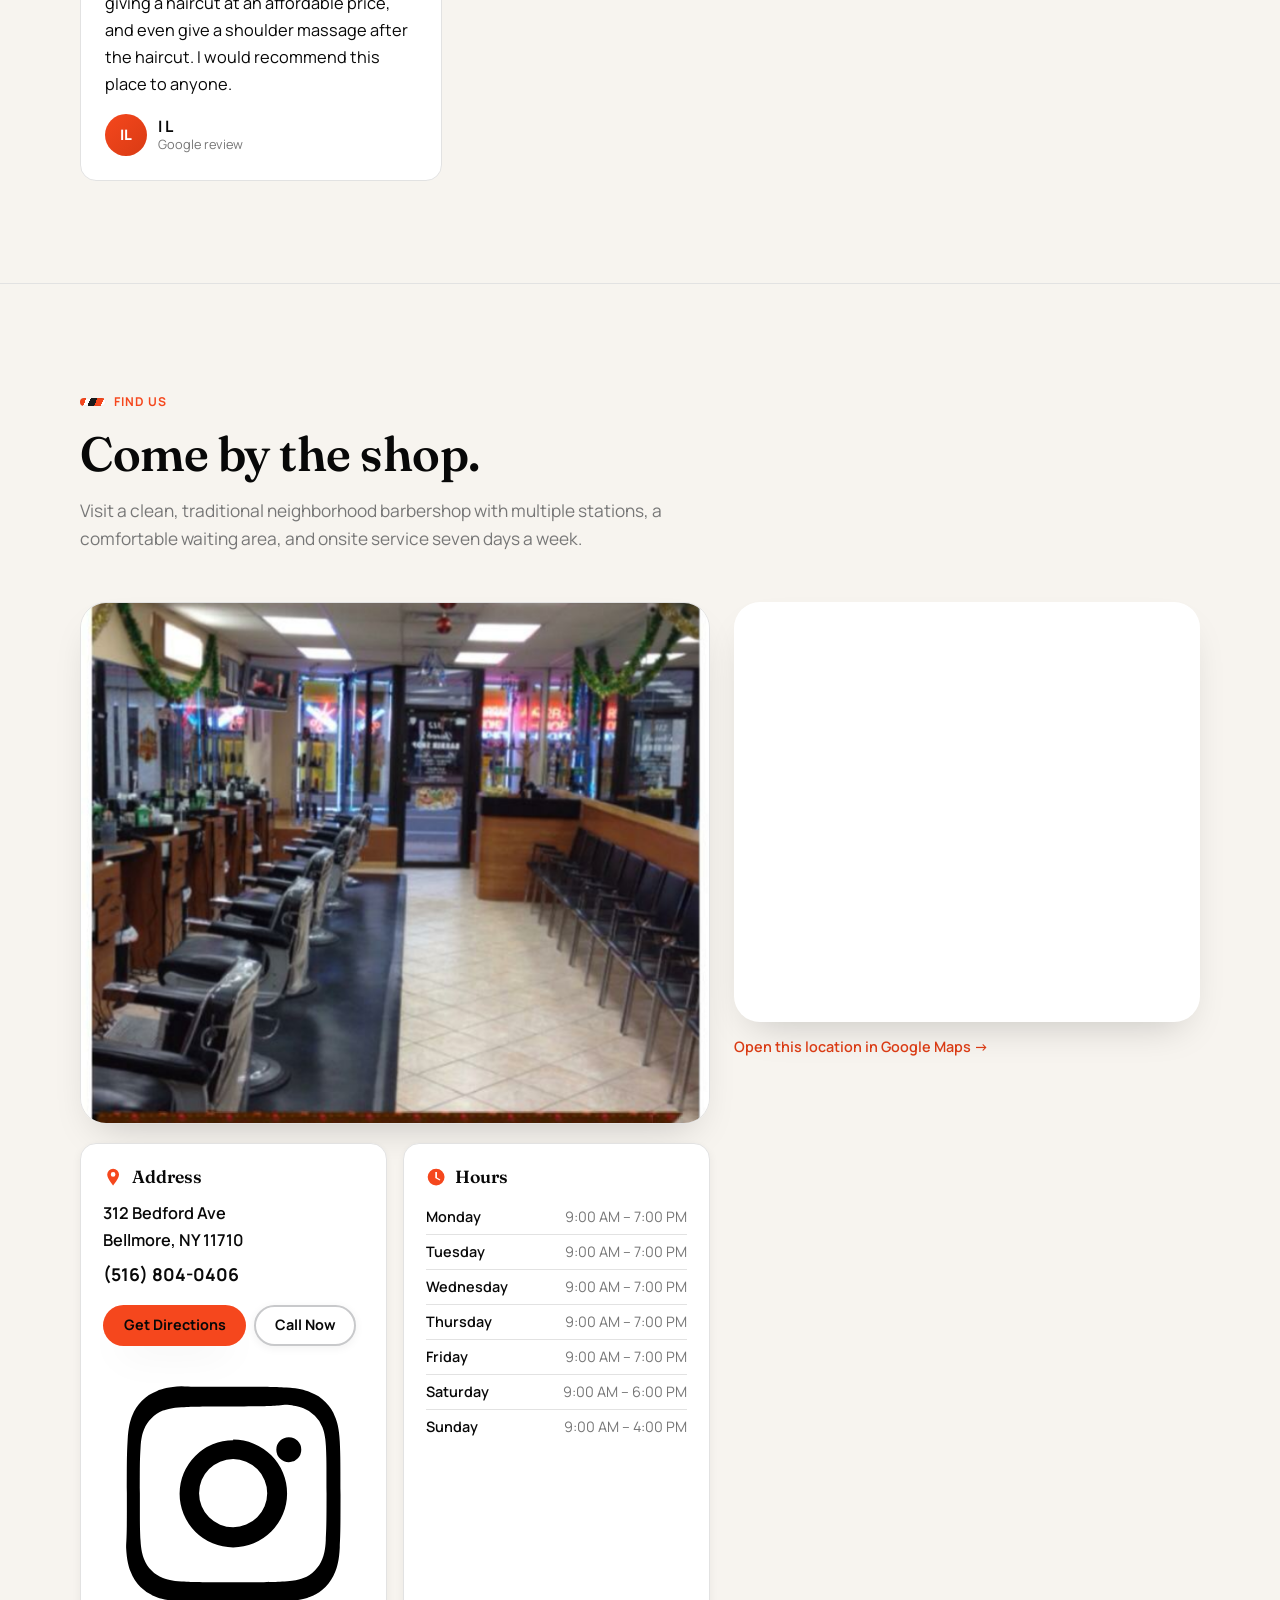
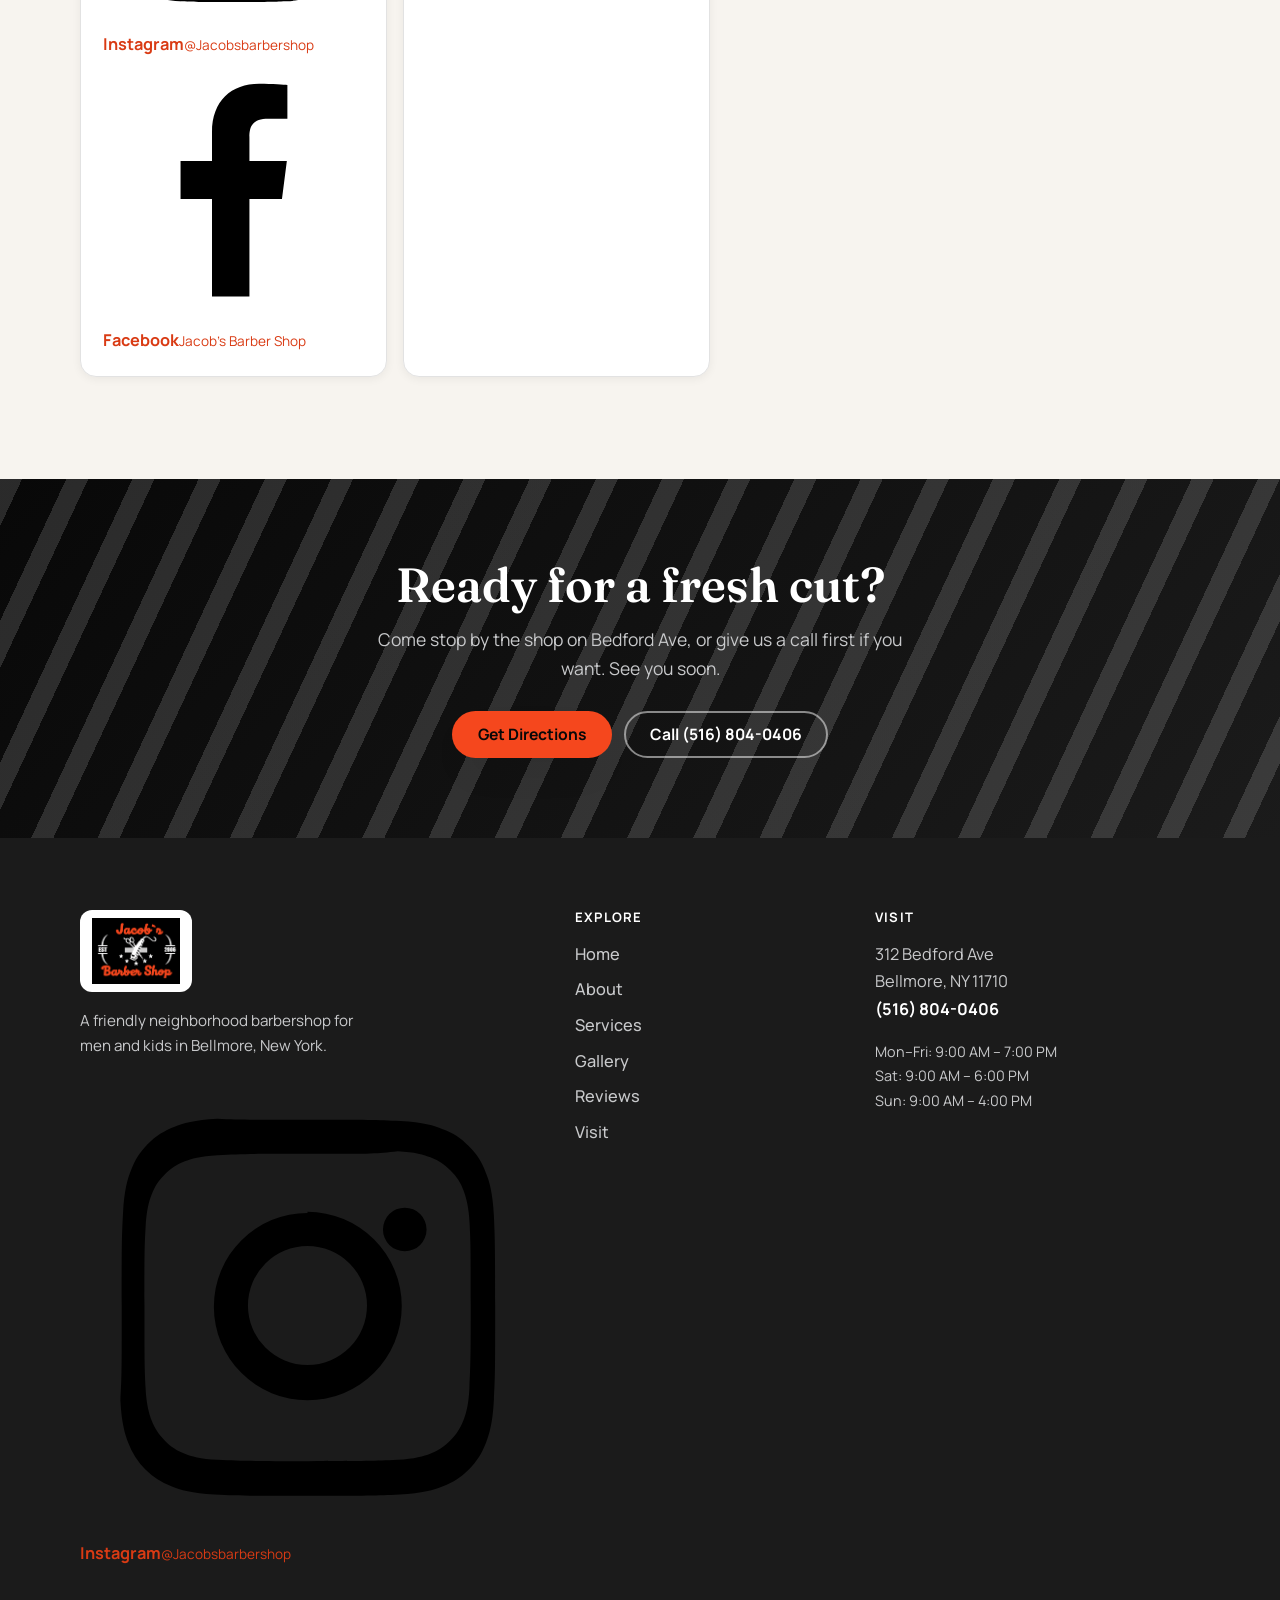
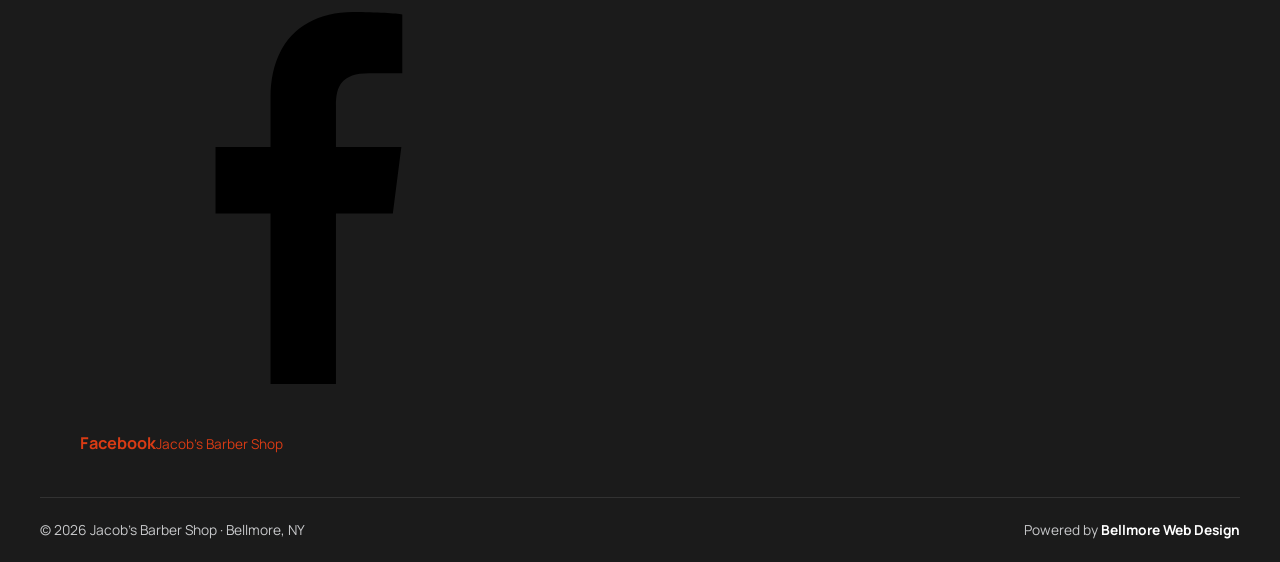
==== commit 52563ae3: "Polish logo, social links, and photo fit" ====
--- a/index.html
+++ b/index.html
@@ -65,6 +65,10 @@
     "amenityFeature": [
       { "@type": "LocationFeatureSpecification", "name": "Wheelchair accessible entrance", "value": true },
       { "@type": "LocationFeatureSpecification", "name": "Wheelchair accessible parking lot", "value": true }
+    ],
+    "sameAs": [
+      "https://www.instagram.com/jacobsbarbershop/",
+      "https://www.facebook.com/profile.php?id=100066643489725"
     ]
   }
   </script>
@@ -404,6 +408,16 @@
                   <a class="btn btn--primary btn--sm" href="https://www.google.com/maps/dir/?api=1&amp;destination=312+Bedford+Ave%2C+Bellmore%2C+NY+11710" target="_blank" rel="noopener noreferrer">Get Directions</a>
                   <a class="btn btn--ghost btn--sm" href="tel:+15168040406">Call Now</a>
                 </div>
+                <div class="social-links" aria-label="Jacob's Barber Shop social media">
+                  <a class="social-link social-link--instagram" href="https://www.instagram.com/jacobsbarbershop/" target="_blank" rel="noopener noreferrer" aria-label="Follow Jacob's Barber Shop on Instagram at @Jacobsbarbershop">
+                    <span class="social-link__icon" aria-hidden="true"><svg viewBox="0 0 24 24"><path d="M12 2.2c3.2 0 3.6 0 4.9.07 1.2.06 1.8.25 2.2.42.6.22 1 .48 1.4.9.43.42.7.82.9 1.4.18.42.37 1.05.43 2.25.06 1.28.07 1.66.07 4.88s0 3.6-.07 4.88c-.06 1.2-.25 1.83-.42 2.25-.22.56-.48.97-.9 1.4-.42.42-.83.68-1.4.9-.42.17-1.05.36-2.25.42-1.28.06-1.66.07-4.88.07s-3.6 0-4.88-.07c-1.2-.06-1.83-.25-2.25-.42a3.9 3.9 0 0 1-1.4-.9 3.9 3.9 0 0 1-.9-1.4c-.17-.42-.36-1.05-.42-2.25C2.21 15.6 2.2 15.22 2.2 12s0-3.6.07-4.88c.06-1.2.25-1.83.42-2.25.22-.57.48-.98.9-1.4.42-.42.83-.68 1.4-.9.42-.17 1.05-.36 2.25-.42C8.4 2.21 8.78 2.2 12 2.2Zm0 1.8c-3.16 0-3.5.01-4.75.07-.9.04-1.4.2-1.72.32-.43.17-.74.37-1.06.7-.32.31-.52.62-.69 1.05-.13.32-.28.82-.32 1.72C3.4 8.9 3.4 9.24 3.4 12s0 3.1.06 4.35c.04.9.2 1.4.32 1.72.17.43.37.74.7 1.06.31.32.62.52 1.05.69.32.13.82.28 1.72.32 1.25.06 1.6.07 4.75.07s3.5-.01 4.75-.07c.9-.04 1.4-.2 1.72-.32.43-.17.74-.37 1.06-.7.32-.31.52-.62.69-1.05.13-.32.28-.82.32-1.72.06-1.25.07-1.6.07-4.35s0-3.1-.06-4.35c-.04-.9-.2-1.4-.32-1.72a2.8 2.8 0 0 0-.7-1.06 2.8 2.8 0 0 0-1.05-.69c-.32-.13-.82-.28-1.72-.32C15.5 4.01 15.16 4 12 4Zm0 3.06A4.94 4.94 0 1 1 12 17a4.94 4.94 0 0 1 0-9.88Zm0 1.8a3.14 3.14 0 1 0 0 6.28 3.14 3.14 0 0 0 0-6.28Zm5.13-2.02a1.15 1.15 0 1 1 0 2.3 1.15 1.15 0 0 1 0-2.3Z"/></svg></span>
+                    <span class="social-link__text"><strong>Instagram</strong><small>@Jacobsbarbershop</small></span>
+                  </a>
+                  <a class="social-link social-link--facebook" href="https://www.facebook.com/profile.php?id=100066643489725" target="_blank" rel="noopener noreferrer" aria-label="Visit Jacob's Barber Shop on Facebook">
+                    <span class="social-link__icon" aria-hidden="true"><svg viewBox="0 0 24 24"><path d="M13.5 22v-9h3l.45-3.5H13.5V7.3c0-1 .28-1.7 1.75-1.7H17V2.5c-.3-.04-1.35-.12-2.6-.12-2.57 0-4.35 1.57-4.35 4.47V9.5H7.15V13h2.9v9h3.45Z"/></svg></span>
+                    <span class="social-link__text"><strong>Facebook</strong><small>Jacob's Barber Shop</small></span>
+                  </a>
+                </div>
               </div>
 
               <div class="visit__card visit__card--hours">
@@ -455,6 +469,16 @@
       <div class="footer__brand">
         <img src="Elegant_logo.png" alt="Jacob's Barber Shop logo" class="footer__logo" width="200" height="64" loading="lazy" />
         <p class="footer__tag">A friendly neighborhood barbershop for men and kids in Bellmore, New York.</p>
+        <div class="social-links" aria-label="Jacob's Barber Shop social media">
+          <a class="social-link social-link--instagram" href="https://www.instagram.com/jacobsbarbershop/" target="_blank" rel="noopener noreferrer" aria-label="Follow Jacob's Barber Shop on Instagram at @Jacobsbarbershop">
+            <span class="social-link__icon" aria-hidden="true"><svg viewBox="0 0 24 24"><path d="M12 2.2c3.2 0 3.6 0 4.9.07 1.2.06 1.8.25 2.2.42.6.22 1 .48 1.4.9.43.42.7.82.9 1.4.18.42.37 1.05.43 2.25.06 1.28.07 1.66.07 4.88s0 3.6-.07 4.88c-.06 1.2-.25 1.83-.42 2.25-.22.56-.48.97-.9 1.4-.42.42-.83.68-1.4.9-.42.17-1.05.36-2.25.42-1.28.06-1.66.07-4.88.07s-3.6 0-4.88-.07c-1.2-.06-1.83-.25-2.25-.42a3.9 3.9 0 0 1-1.4-.9 3.9 3.9 0 0 1-.9-1.4c-.17-.42-.36-1.05-.42-2.25C2.21 15.6 2.2 15.22 2.2 12s0-3.6.07-4.88c.06-1.2.25-1.83.42-2.25.22-.57.48-.98.9-1.4.42-.42.83-.68 1.4-.9.42-.17 1.05-.36 2.25-.42C8.4 2.21 8.78 2.2 12 2.2Zm0 1.8c-3.16 0-3.5.01-4.75.07-.9.04-1.4.2-1.72.32-.43.17-.74.37-1.06.7-.32.31-.52.62-.69 1.05-.13.32-.28.82-.32 1.72C3.4 8.9 3.4 9.24 3.4 12s0 3.1.06 4.35c.04.9.2 1.4.32 1.72.17.43.37.74.7 1.06.31.32.62.52 1.05.69.32.13.82.28 1.72.32 1.25.06 1.6.07 4.75.07s3.5-.01 4.75-.07c.9-.04 1.4-.2 1.72-.32.43-.17.74-.37 1.06-.7.32-.31.52-.62.69-1.05.13-.32.28-.82.32-1.72.06-1.25.07-1.6.07-4.35s0-3.1-.06-4.35c-.04-.9-.2-1.4-.32-1.72a2.8 2.8 0 0 0-.7-1.06 2.8 2.8 0 0 0-1.05-.69c-.32-.13-.82-.28-1.72-.32C15.5 4.01 15.16 4 12 4Zm0 3.06A4.94 4.94 0 1 1 12 17a4.94 4.94 0 0 1 0-9.88Zm0 1.8a3.14 3.14 0 1 0 0 6.28 3.14 3.14 0 0 0 0-6.28Zm5.13-2.02a1.15 1.15 0 1 1 0 2.3 1.15 1.15 0 0 1 0-2.3Z"/></svg></span>
+            <span class="social-link__text"><strong>Instagram</strong><small>@Jacobsbarbershop</small></span>
+          </a>
+          <a class="social-link social-link--facebook" href="https://www.facebook.com/profile.php?id=100066643489725" target="_blank" rel="noopener noreferrer" aria-label="Visit Jacob's Barber Shop on Facebook">
+            <span class="social-link__icon" aria-hidden="true"><svg viewBox="0 0 24 24"><path d="M13.5 22v-9h3l.45-3.5H13.5V7.3c0-1 .28-1.7 1.75-1.7H17V2.5c-.3-.04-1.35-.12-2.6-.12-2.57 0-4.35 1.57-4.35 4.47V9.5H7.15V13h2.9v9h3.45Z"/></svg></span>
+            <span class="social-link__text"><strong>Facebook</strong><small>Jacob's Barber Shop</small></span>
+          </a>
+        </div>
       </div>
 
       <nav class="footer__col" aria-label="Footer">
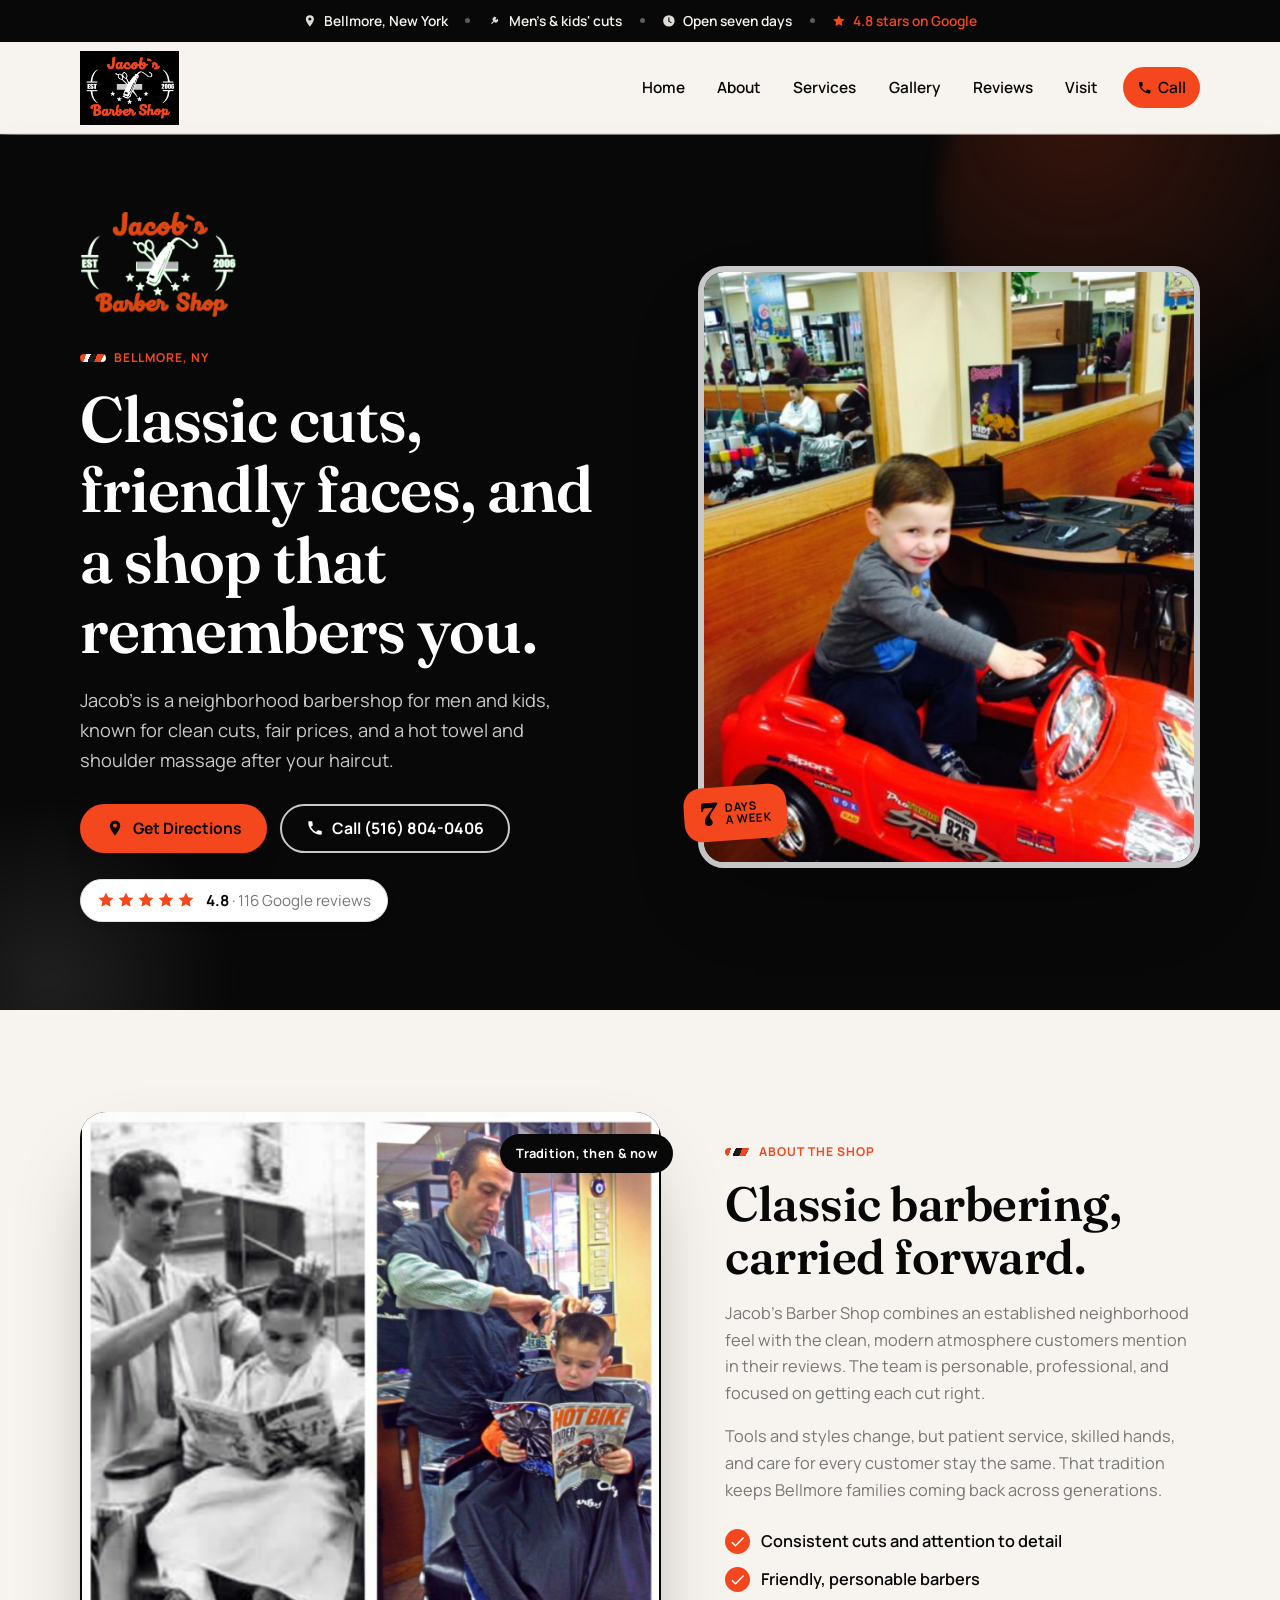
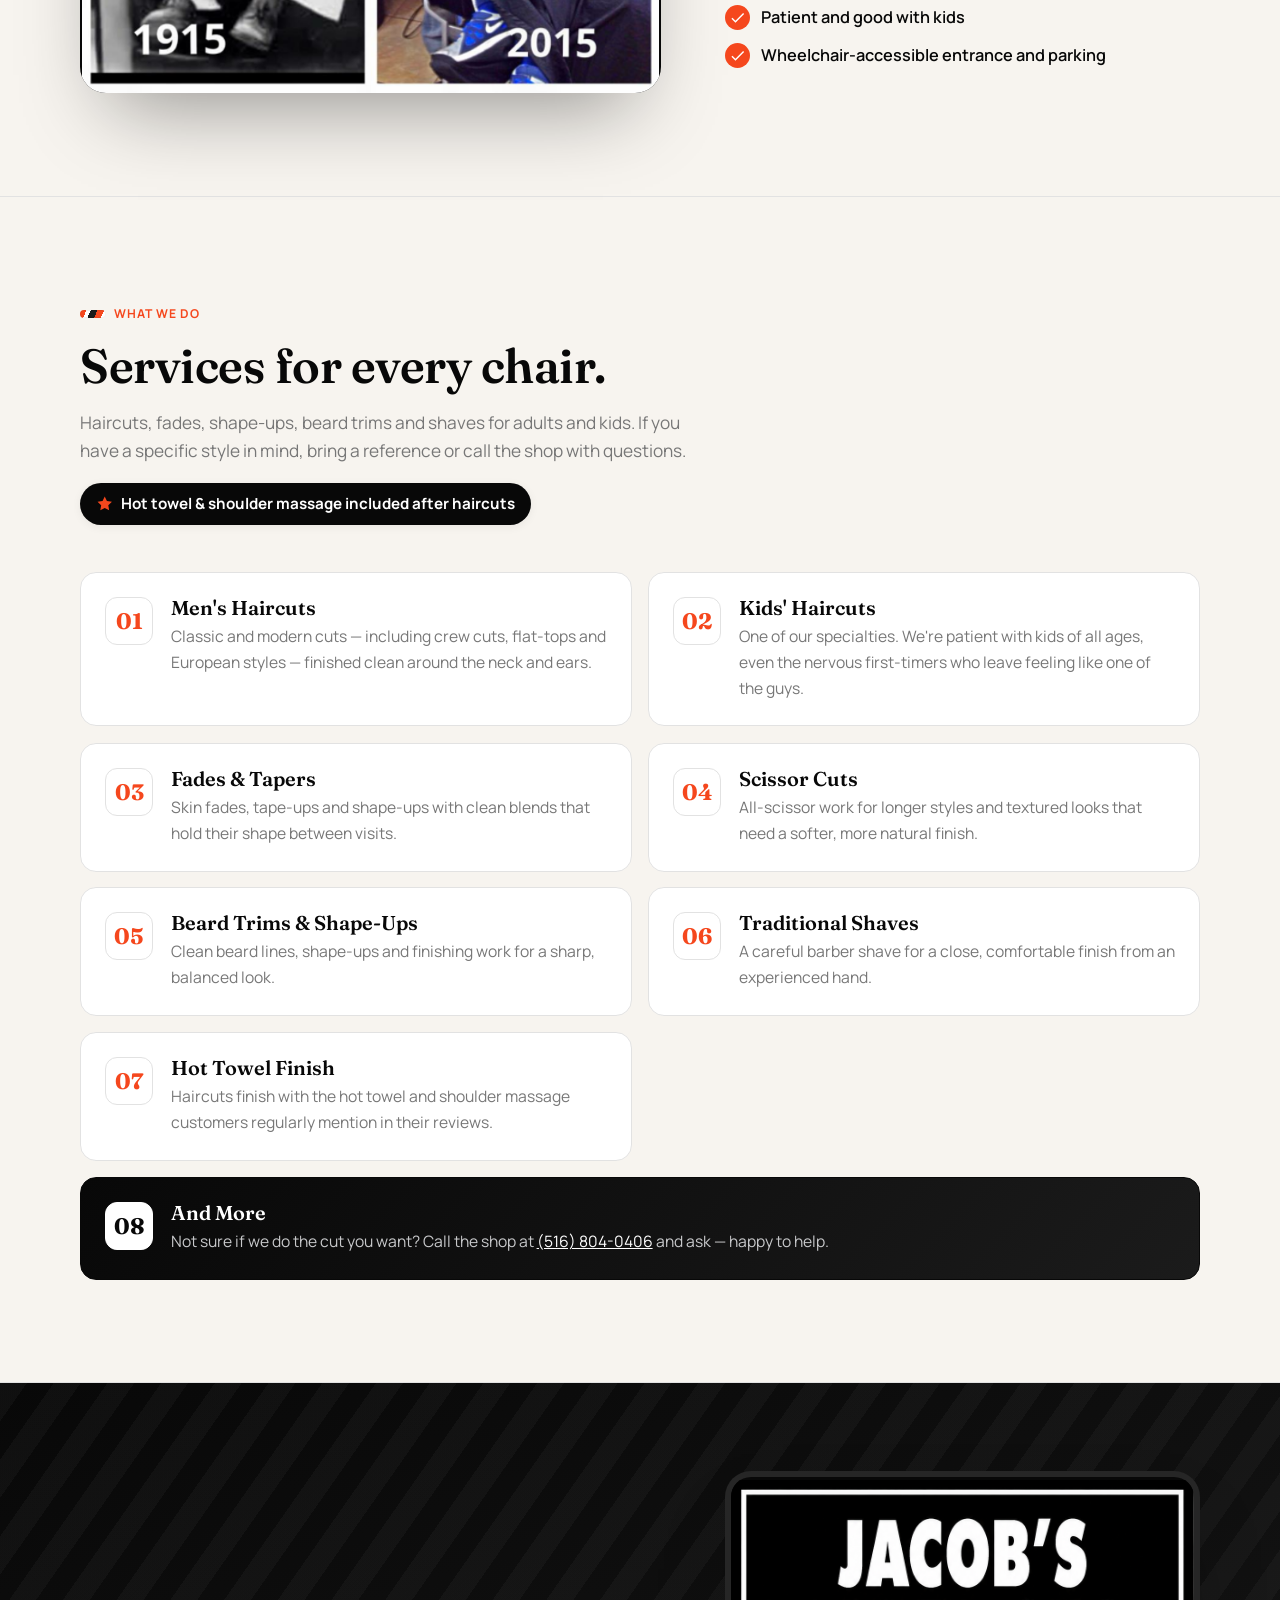
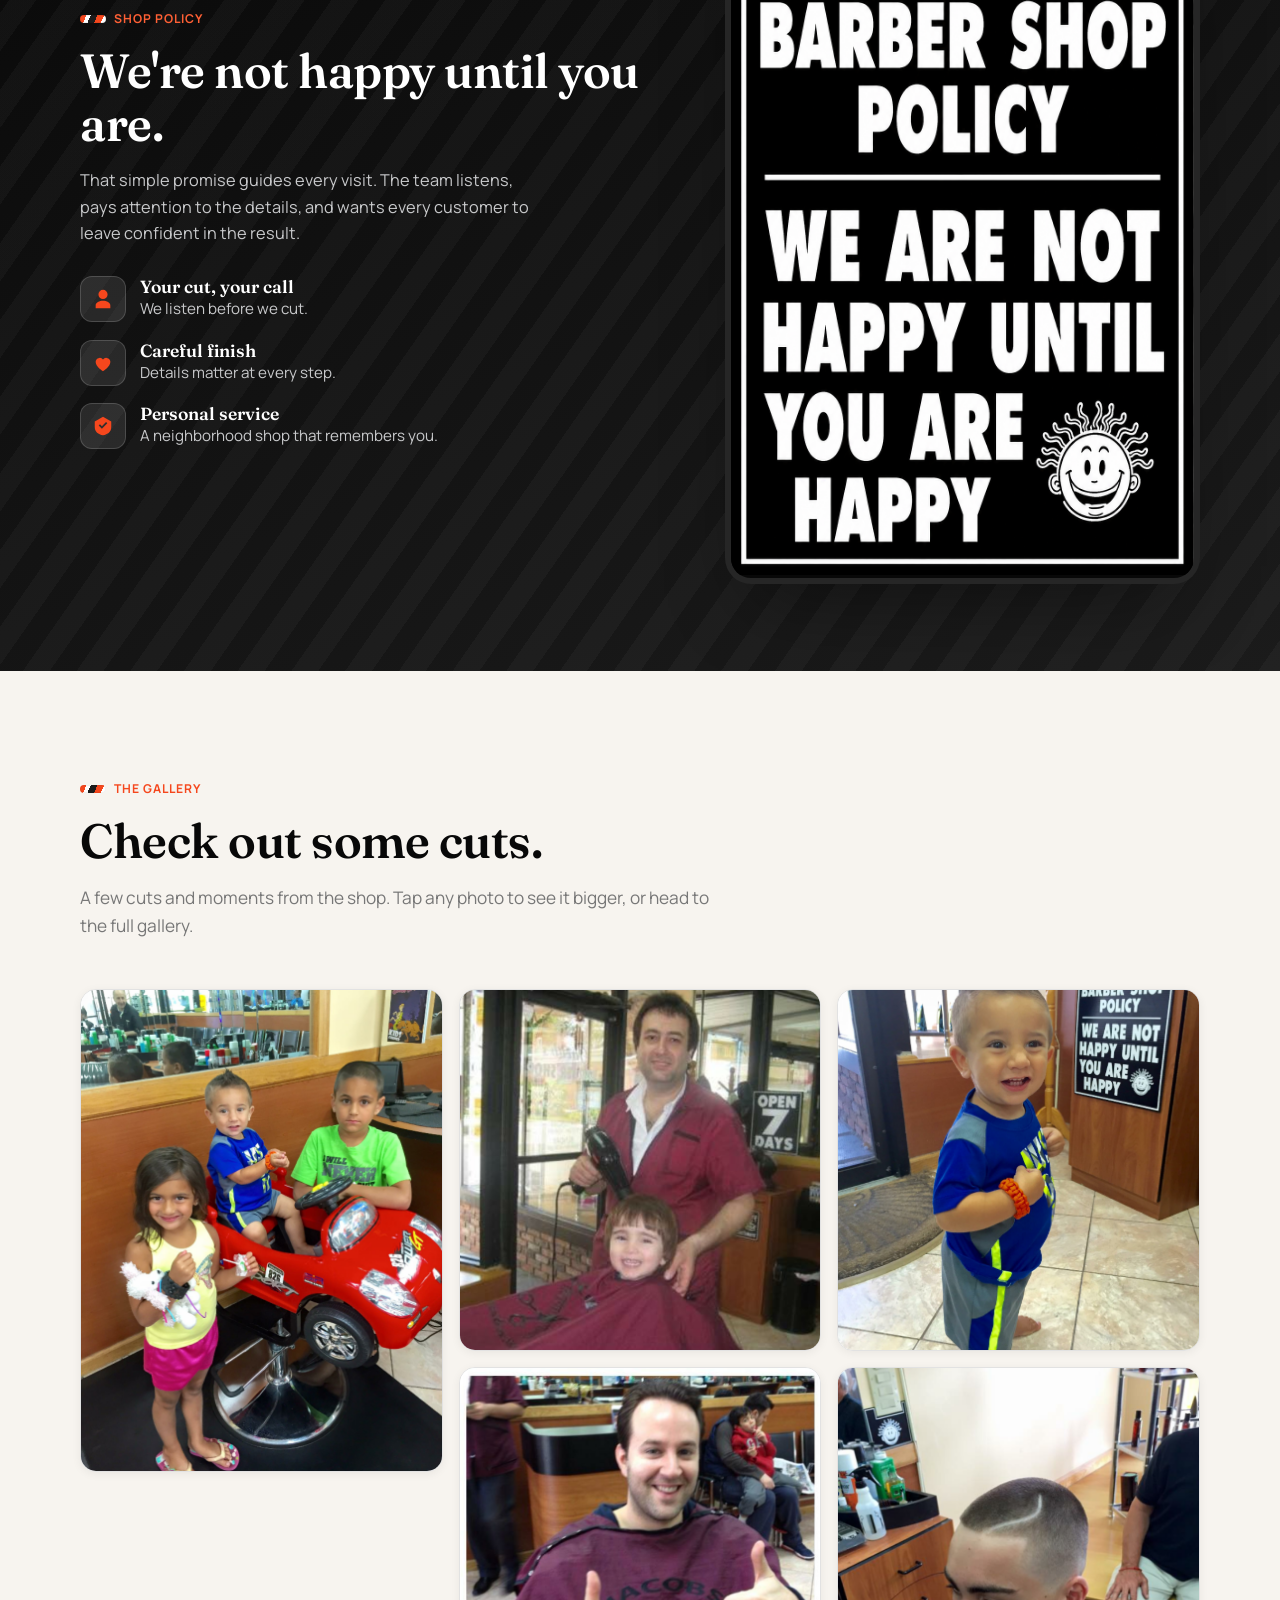
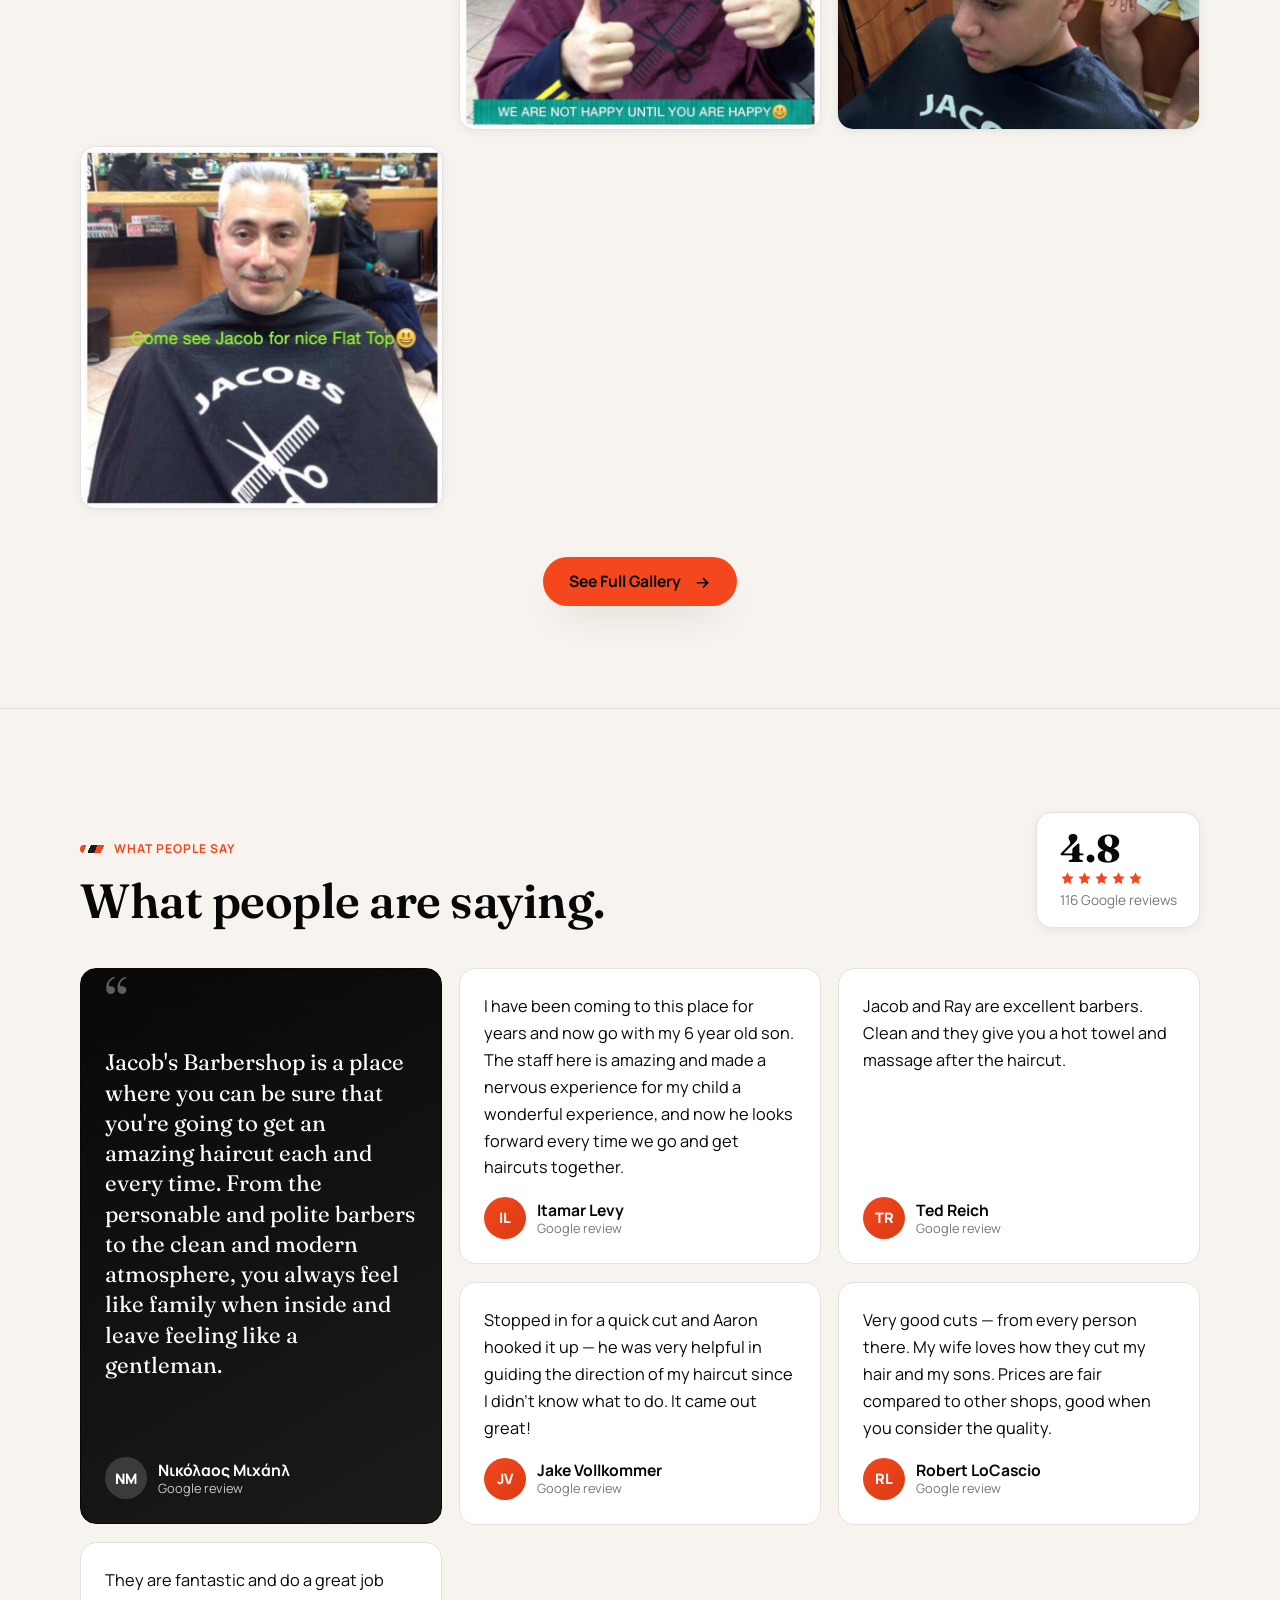
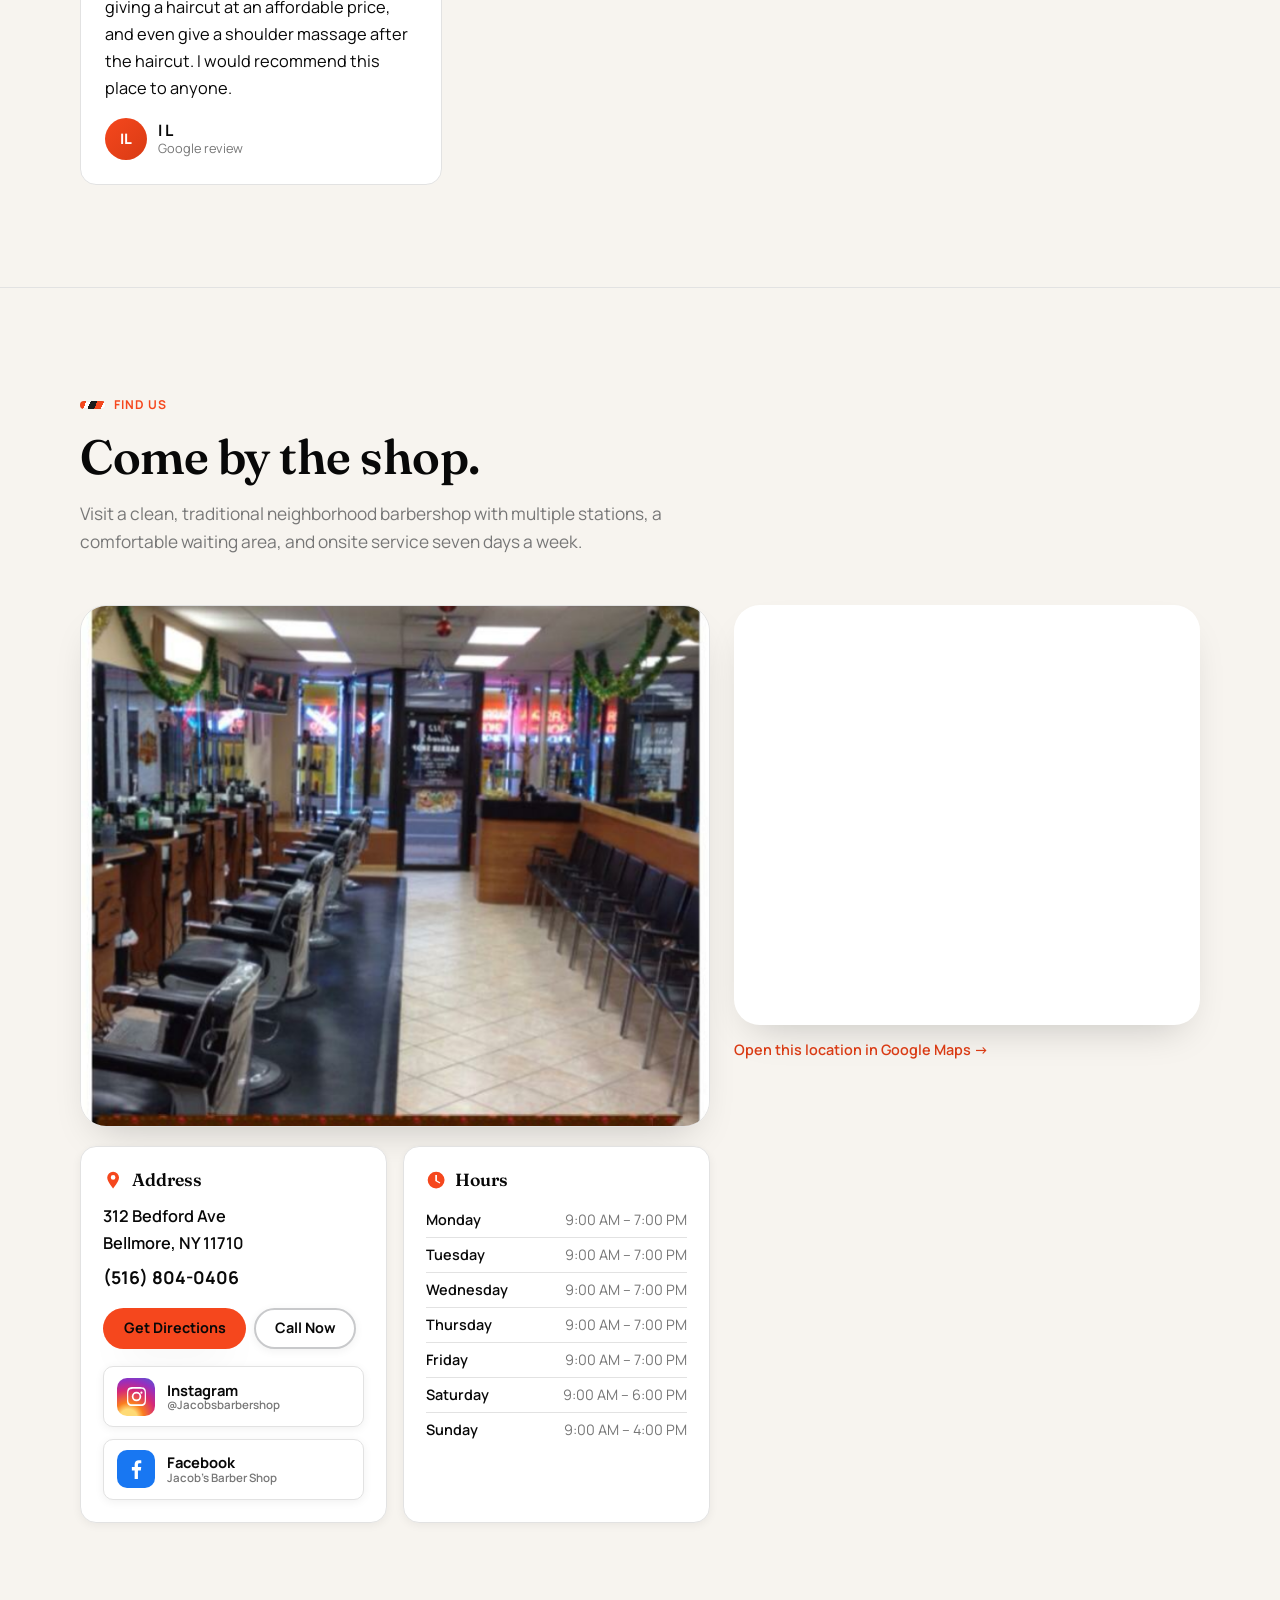
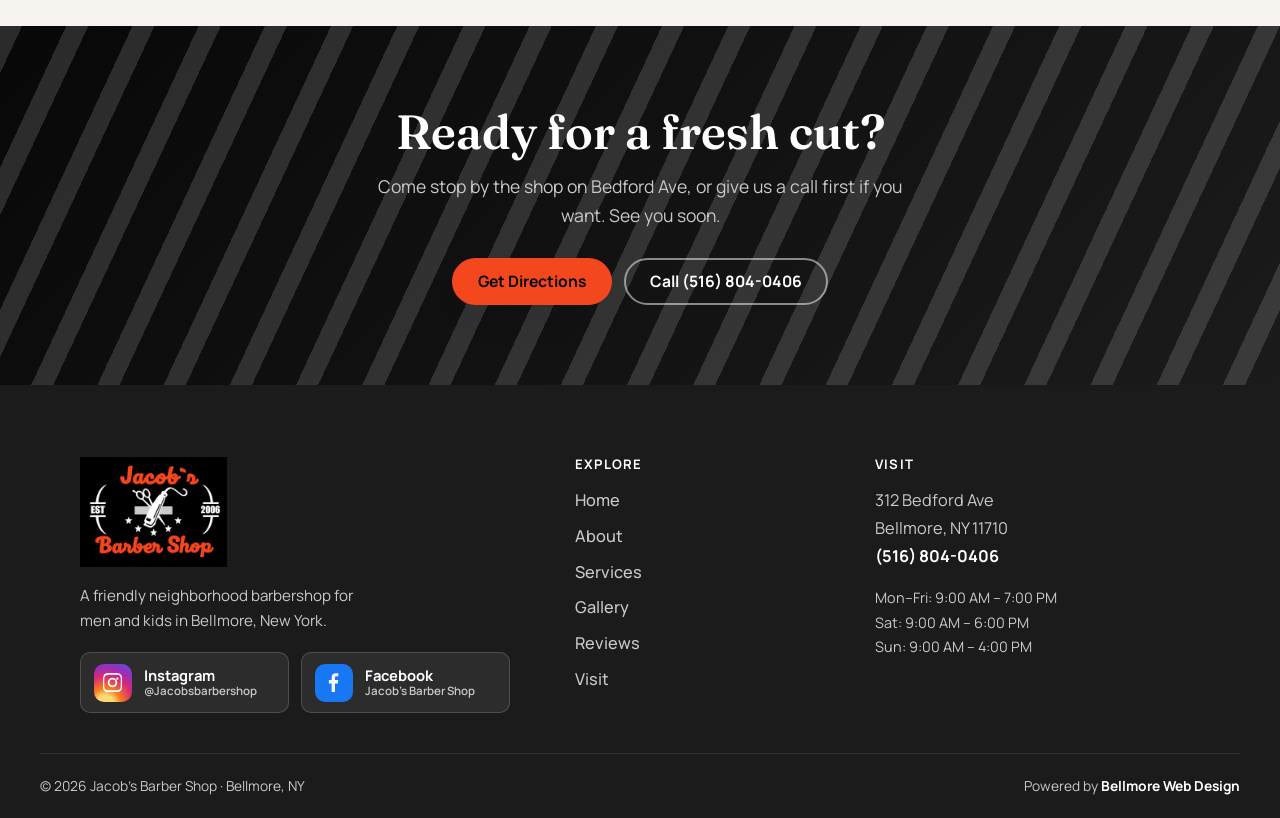
==== commit f1825c26: "Update renamed asset references" ====
--- a/index.html
+++ b/index.html
@@ -14,17 +14,17 @@
   <meta property="og:site_name" content="Jacob's Barber Shop" />
   <meta property="og:title" content="Jacob's Barber Shop | Bellmore, NY" />
   <meta property="og:description" content="Friendly neighborhood haircuts, fades and shaves for men and kids in Bellmore. Rated 4.8 stars on Google." />
-  <meta property="og:image" content="Elegant_logo.png" />
+  <meta property="og:image" content="jacobs-logo.png" />
   <meta property="og:url" content="index.html" />
   <meta name="twitter:card" content="summary_large_image" />
   <meta name="twitter:title" content="Jacob's Barber Shop | Bellmore, NY" />
   <meta name="twitter:description" content="Friendly neighborhood haircuts, fades and shaves for men and kids in Bellmore." />
-  <meta name="twitter:image" content="Elegant_logo.png" />
+  <meta name="twitter:image" content="jacobs-logo.png" />
 
   <!-- Favicons -->
-  <link rel="icon" type="image/png" href="favicon_elegant.png" />
-  <link rel="shortcut icon" type="image/png" href="favicon_elegant.png" />
-  <link rel="apple-touch-icon" href="favicon_elegant.png" />
+  <link rel="icon" type="image/png" href="jacobs-favicon.png" />
+  <link rel="shortcut icon" type="image/png" href="jacobs-favicon.png" />
+  <link rel="apple-touch-icon" href="jacobs-favicon.png" />
 
   <!-- Fonts -->
   <link rel="preconnect" href="https://fonts.googleapis.com" />
@@ -39,7 +39,7 @@
     "@context": "https://schema.org",
     "@type": "BarberShop",
     "name": "Jacob's Barber Shop",
-    "image": "Elegant_logo.png",
+    "image": "jacobs-logo.png",
     "url": "index.html",
     "telephone": "+15168040406",
     "address": {
@@ -93,7 +93,7 @@
   <header class="site-header" id="top">
     <div class="wrap header__inner">
       <a class="brand" href="index.html" aria-label="Jacob's Barber Shop home">
-        <img src="Elegant_logo.png" alt="Jacob's Barber Shop logo" class="brand__logo" width="180" height="58" />
+        <img src="jacobs-logo.png" alt="Jacob's Barber Shop logo" class="brand__logo" width="180" height="58" />
       </a>
 
       <nav class="nav" aria-label="Primary">
@@ -127,7 +127,7 @@
 
       <div class="wrap hero__grid">
         <div class="hero__content reveal">
-          <img class="hero__mark" src="Logo_nobackground.png" data-fallback="Elegant_logo.png" alt="Jacob's Barber Shop" width="440" height="214" />
+          <img class="hero__mark" src="Logo_nobackground.png" data-fallback="jacobs-logo.png" alt="Jacob's Barber Shop" width="440" height="214" />
           <span class="eyebrow"><span class="eyebrow__dot" aria-hidden="true"></span>Bellmore, NY</span>
           <h1 id="hero-title" class="hero__title">Classic cuts, friendly faces, and a shop that remembers you.</h1>
           <p class="hero__lead">Jacob's is a neighborhood barbershop for men and kids, known for clean cuts, fair prices, and a hot towel and shoulder massage after your haircut.</p>
@@ -171,7 +171,7 @@
     <section class="section about" id="about" aria-labelledby="about-title">
       <div class="wrap about__grid">
         <figure class="about__media reveal">
-          <img src="Barbershop_elegant.png" alt="Side-by-side child haircut scenes from 1915 and 2015" width="600" height="720" loading="lazy" />
+          <img src="barbershop-tradition.png" alt="Side-by-side child haircut scenes from 1915 and 2015" width="600" height="720" loading="lazy" />
           <span class="about__badge" aria-hidden="true">Tradition, then &amp; now</span>
         </figure>
 
@@ -467,7 +467,7 @@
   <footer class="site-footer">
     <div class="wrap footer__grid">
       <div class="footer__brand">
-        <img src="Elegant_logo.png" alt="Jacob's Barber Shop logo" class="footer__logo" width="200" height="64" loading="lazy" />
+        <img src="jacobs-logo.png" alt="Jacob's Barber Shop logo" class="footer__logo" width="200" height="64" loading="lazy" />
         <p class="footer__tag">A friendly neighborhood barbershop for men and kids in Bellmore, New York.</p>
         <div class="social-links" aria-label="Jacob's Barber Shop social media">
           <a class="social-link social-link--instagram" href="https://www.instagram.com/jacobsbarbershop/" target="_blank" rel="noopener noreferrer" aria-label="Follow Jacob's Barber Shop on Instagram at @Jacobsbarbershop">
--- a/styles.css
+++ b/styles.css
@@ -235,9 +235,9 @@
 .hero__chip-label { font-size: 0.72rem; font-weight: 700; text-transform: uppercase; letter-spacing: 0.06em; line-height: 1.1; }
 
 /* ---------- About ---------- */
-.about__grid { display: grid; grid-template-columns: 0.9fr 1.1fr; gap: clamp(2rem, 5vw, 4rem); align-items: center; }
+.about__grid { display: grid; grid-template-columns: 1.1fr 0.9fr; gap: clamp(2rem, 5vw, 4rem); align-items: center; }
 .about__media { margin: 0; position: relative; border-radius: var(--radius-lg); overflow: visible; }
-.about__media img { border-radius: var(--radius-lg); box-shadow: var(--shadow-lg); aspect-ratio: 5/6; object-fit: cover; width: 100%; }
+.about__media img { border-radius: var(--radius-lg); box-shadow: var(--shadow-lg); aspect-ratio: 1/1; object-fit: contain; width: 100%; height: auto; background: var(--color-black); }
 .about__badge {
   position: absolute; right: -12px; top: 22px; background: var(--navy); color: #fff;
   font-weight: 700; font-size: 0.8rem; padding: 0.55rem 1rem; border-radius: 999px;
@@ -284,8 +284,8 @@
 .family__media { margin: 0; border-radius: var(--radius-lg); overflow: hidden; border: 6px solid rgba(255,255,255,0.12); box-shadow: var(--shadow-lg); aspect-ratio: 5/6; }
 .family__media img { width: 100%; height: 100%; object-fit: cover; }
 /* Poster artwork (e.g. the kids-haircuts poster) shows in full, not cropped. */
-.family__media--poster { background: #fff; display: grid; place-items: center; }
-.family__media--poster img { object-fit: contain; }
+.family__media--poster { position: relative; background: var(--color-black); aspect-ratio: 2/3; }
+.family__media--poster img { position: absolute; inset: 0; width: 100%; height: 100%; min-width: 0; min-height: 0; object-fit: contain; }
 
 /* ---------- Gallery ---------- */
 .gallery-grid { display: grid; gap: 1rem; }
@@ -376,10 +376,22 @@
 .visit__phone { margin: 0 0 1rem; }
 .visit__phone a { font-weight: 700; font-size: 1.1rem; color: var(--navy); }
 .visit__actions { display: flex; flex-wrap: wrap; gap: 0.5rem; margin-bottom: 1.1rem; }
-.visit__social { display: grid; gap: 0.5rem; }
-.visit__social a { display: inline-flex; align-items: center; gap: 0.5rem; font-weight: 600; color: var(--ink); font-size: 0.92rem; }
-.visit__social a:hover { color: var(--royal); }
-.visit__social .ico { color: var(--navy); width: 1.3em; height: 1.3em; }
+.social-links { display: grid; grid-template-columns: repeat(2, minmax(0, 1fr)); gap: 0.75rem; margin-top: 1.1rem; }
+.social-link {
+  display: flex; align-items: center; gap: 0.75rem; min-height: 56px; padding: 0.65rem 0.8rem;
+  background: var(--color-white); color: var(--color-black); border: 1px solid var(--color-border);
+  border-radius: 10px; box-shadow: var(--shadow-sm); font-weight: 700; line-height: 1.15;
+  transition: transform 0.2s var(--ease), border-color 0.2s var(--ease), box-shadow 0.2s var(--ease);
+}
+.social-link:hover { color: var(--color-black); border-color: var(--color-silver); box-shadow: var(--shadow-md); transform: translateY(-2px); }
+.social-link__icon { width: 38px; height: 38px; border-radius: 10px; display: grid; place-items: center; flex: none; }
+.social-link__icon svg { width: 23px; height: 23px; fill: #fff; }
+.social-link--instagram .social-link__icon { background: radial-gradient(circle at 30% 105%, #feda75 0 18%, #fa7e1e 32%, #d62976 58%, #962fbf 78%, #4f5bd5 100%); }
+.social-link--facebook .social-link__icon { background: #1877f2; }
+.social-link__text { display: flex; flex-direction: column; min-width: 0; }
+.social-link__text strong { font-size: 0.92rem; }
+.social-link__text small { color: var(--color-muted); font-size: 0.72rem; font-weight: 600; overflow-wrap: anywhere; }
+.visit__card .social-links, .visit-card .social-links { grid-template-columns: 1fr; }
 
 .hours { width: 100%; border-collapse: collapse; font-size: 0.9rem; }
 .hours th, .hours td { text-align: left; padding: 0.32rem 0; border-bottom: 1px solid var(--line); }
@@ -405,13 +417,12 @@
 /* ---------- Footer ---------- */
 .site-footer { background: var(--navy-800); color: var(--color-silver); padding-top: clamp(3rem, 6vw, 4.5rem); }
 .footer__grid { display: grid; grid-template-columns: 1.4fr 0.8fr 1fr; gap: 2.5rem; padding-bottom: 2.5rem; }
-.footer__logo { height: 82px; width: auto; background: #fff; border-radius: 12px; padding: 8px 12px; }
+.footer__logo { height: 110px; width: auto; max-width: 100%; background: transparent; border-radius: 0; padding: 0; object-fit: contain; }
 .footer__tag { margin: 1rem 0 1.2rem; max-width: 34ch; color: var(--color-silver); font-size: 0.95rem; }
-.footer__social { display: flex; gap: 0.6rem; }
-.footer__social a { width: 42px; height: 42px; border-radius: 12px; display: grid; place-items: center;
-  background: rgba(255,255,255,0.08); color: #fff; border: 1px solid rgba(255,255,255,0.14); transition: background 0.2s var(--ease), transform 0.2s var(--ease); }
-.footer__social a:hover { background: var(--royal); transform: translateY(-2px); }
-.footer__social .ico { width: 20px; height: 20px; }
+.site-footer .social-links { max-width: 430px; }
+.site-footer .social-link { background: rgba(255,255,255,0.08); color: #fff; border-color: rgba(255,255,255,0.16); box-shadow: none; }
+.site-footer .social-link:hover { background: rgba(255,255,255,0.14); color: #fff; border-color: rgba(255,255,255,0.32); }
+.site-footer .social-link__text small { color: var(--color-silver); }
 .footer__heading { color: #fff; font-family: var(--font-body); font-weight: 700; font-size: 0.82rem; letter-spacing: 0.09em; text-transform: uppercase; margin: 0 0 1rem; }
 .footer__col ul { list-style: none; margin: 0; padding: 0; display: grid; gap: 0.55rem; }
 .footer__col a { color: var(--color-silver); font-weight: 500; }
@@ -487,10 +498,10 @@
 .visit-card__actions { display: flex; flex-wrap: wrap; gap: 0.5rem; margin-bottom: 1.3rem; }
 .visit-card .btn--ghost { background: transparent; color: #fff; border-color: rgba(255,255,255,0.45); }
 .visit-card .btn--ghost:hover { background: rgba(255,255,255,0.12); border-color: #fff; color: #fff; }
-.visit-card__social { display: grid; gap: 0.5rem; border-top: 1px solid rgba(255,255,255,0.12); padding-top: 1.2rem; }
-.visit-card__social a { display: inline-flex; align-items: center; gap: 0.5rem; color: var(--color-silver); font-weight: 600; font-size: 0.9rem; }
-.visit-card__social a:hover { color: #fff; }
-.visit-card__social .ico { width: 1.3em; height: 1.3em; fill: var(--color-primary); }
+.visit-card .social-links { border-top: 1px solid rgba(255,255,255,0.12); padding-top: 1.2rem; }
+.visit-card .social-link { background: rgba(255,255,255,0.1); color: #fff; border-color: rgba(255,255,255,0.18); box-shadow: none; }
+.visit-card .social-link:hover { background: rgba(255,255,255,0.16); color: #fff; border-color: rgba(255,255,255,0.34); }
+.visit-card .social-link__text small { color: var(--color-silver); }
 
 /* ===================================================================
    Reveal-on-scroll animation
@@ -561,6 +572,7 @@
   .footer__bottom { flex-direction: column; align-items: flex-start; }
   .reviews__head { flex-direction: column; align-items: flex-start; }
   .appreciate__grid { grid-template-columns: 1fr; }
+  .social-links { grid-template-columns: 1fr; }
 }
 
 @media (max-width: 420px) {
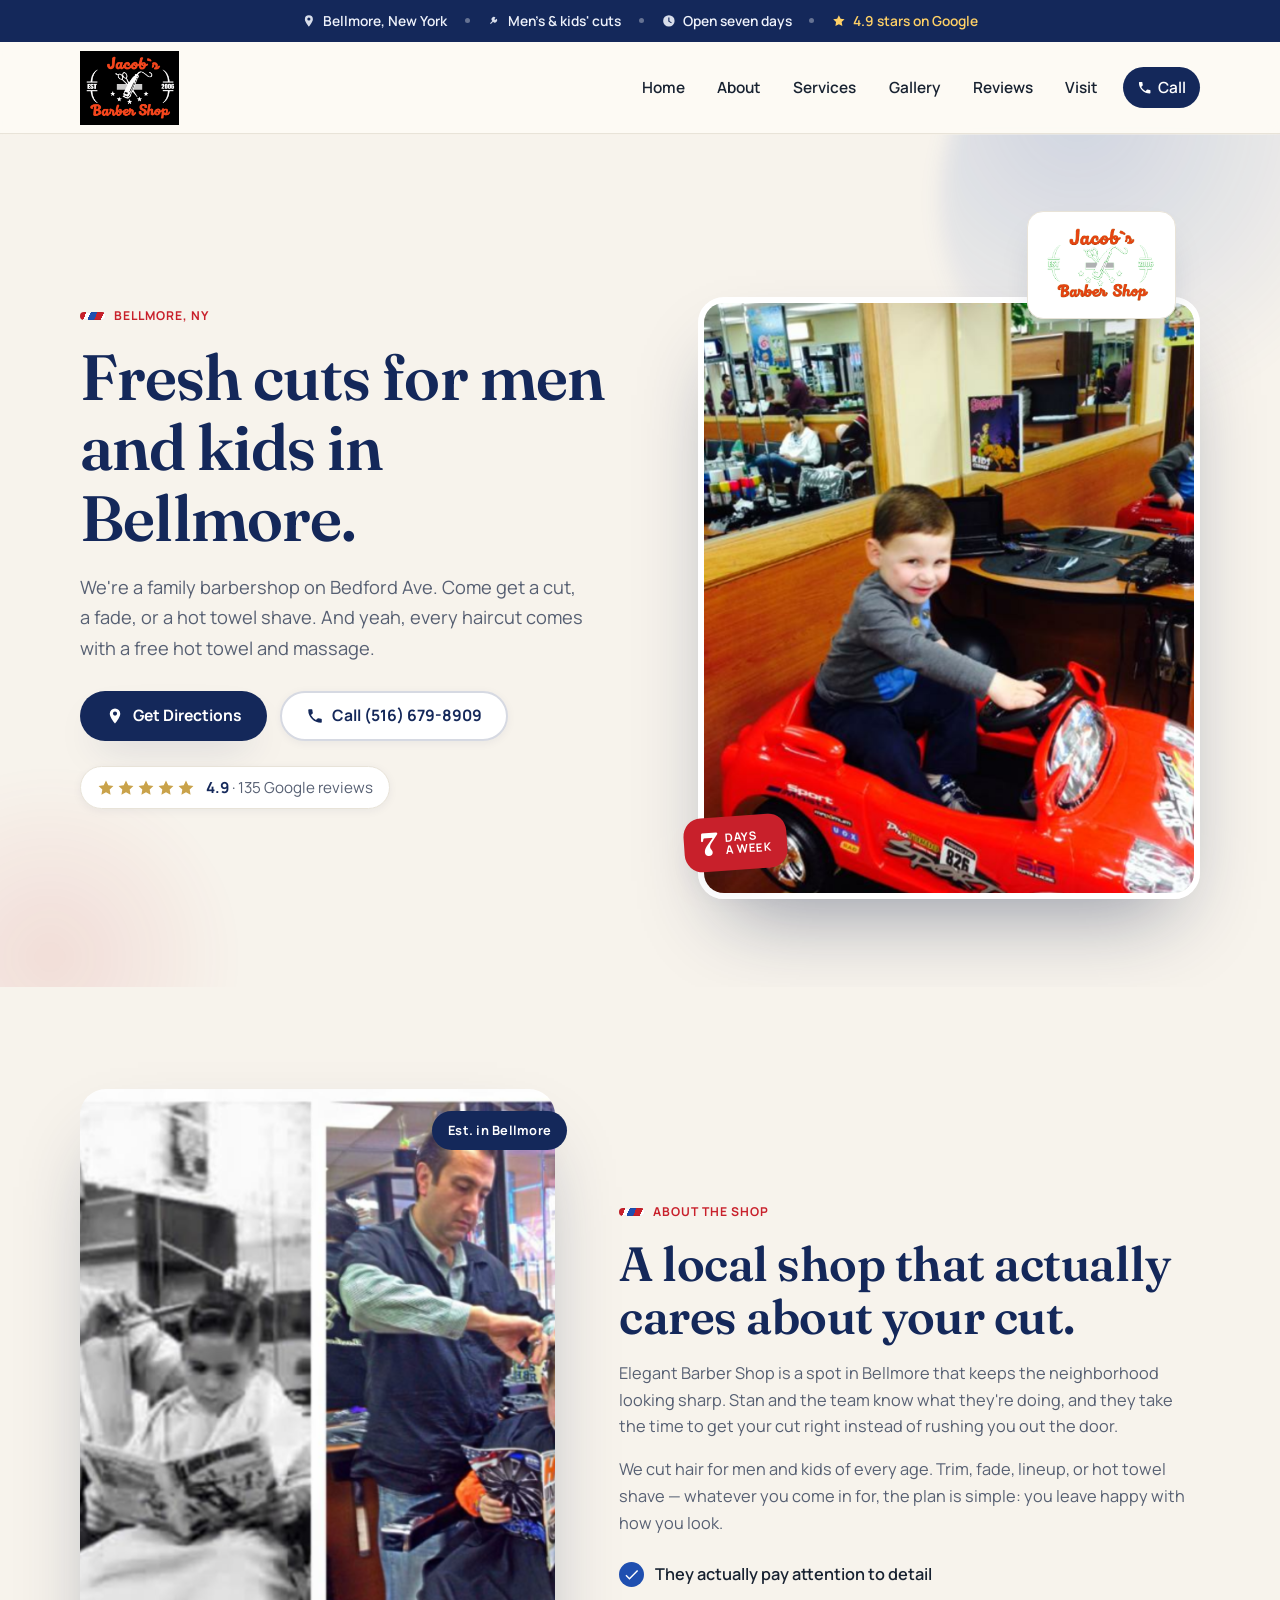
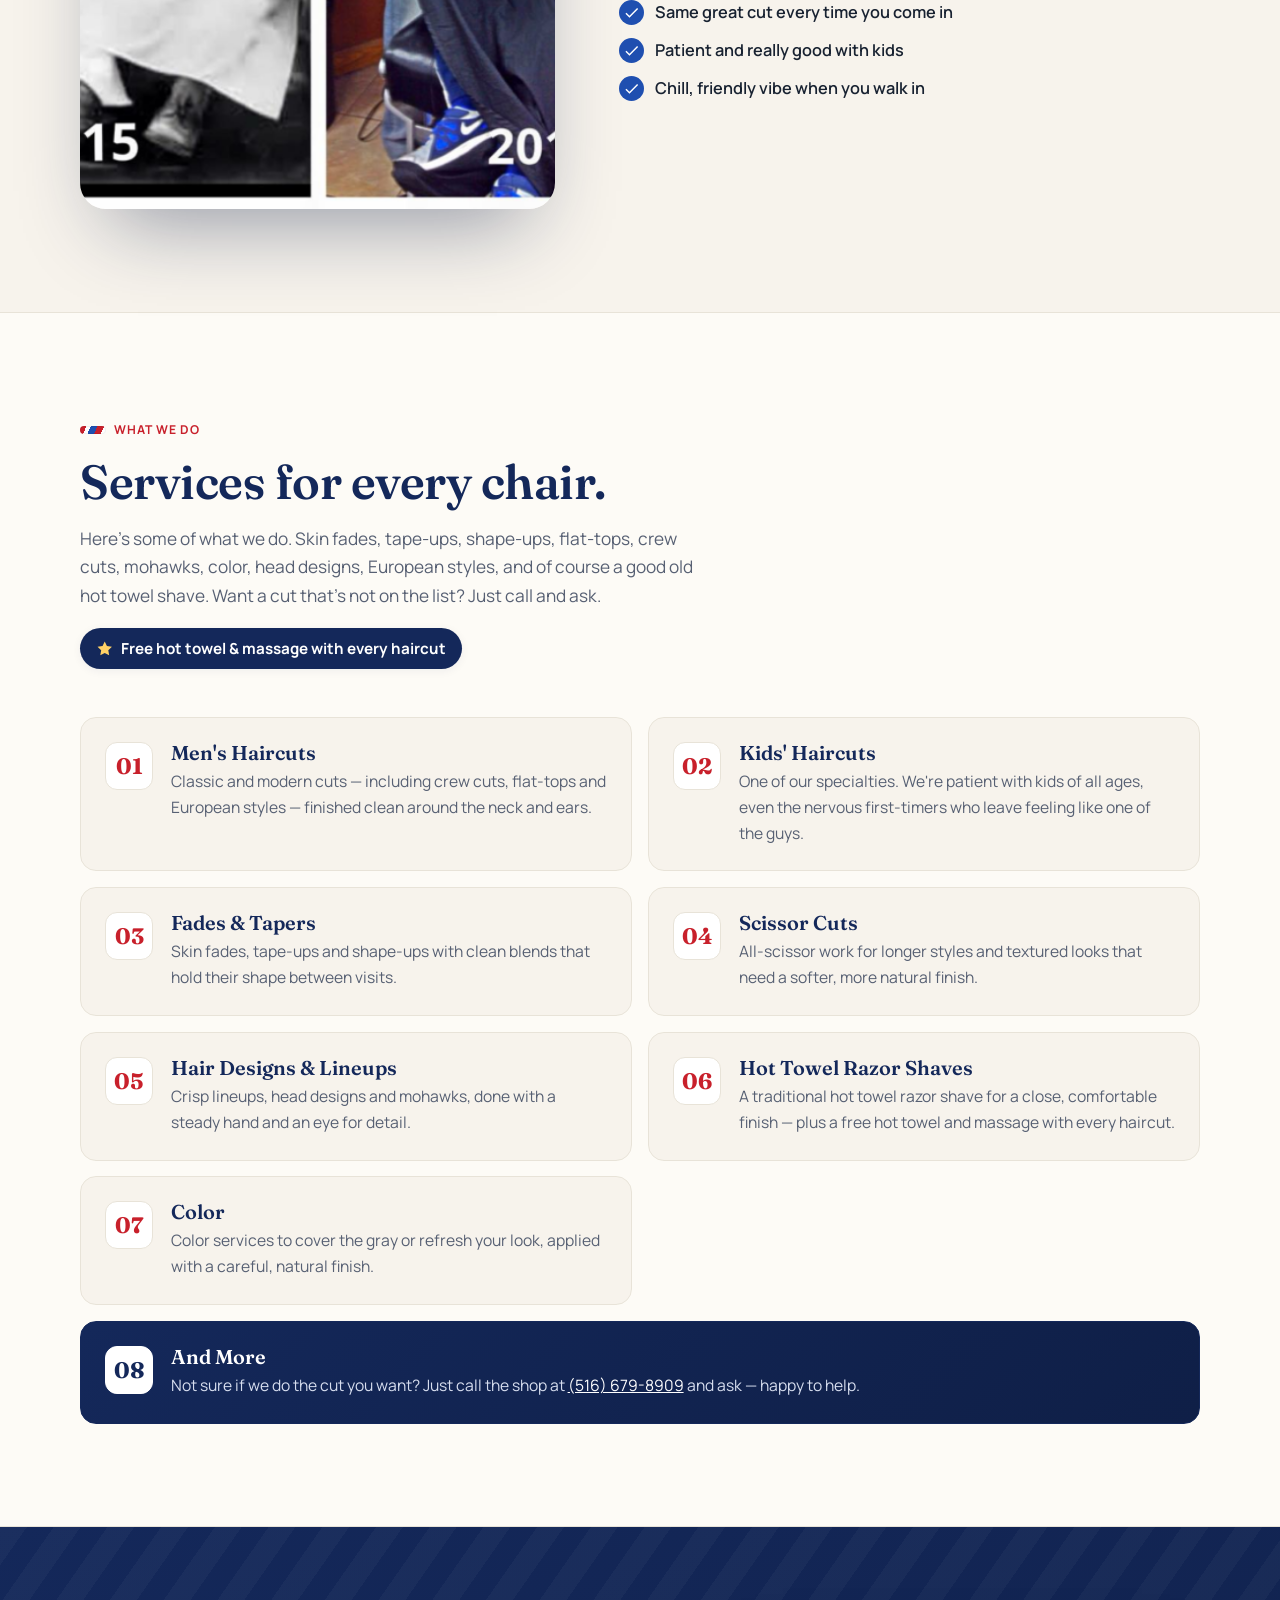
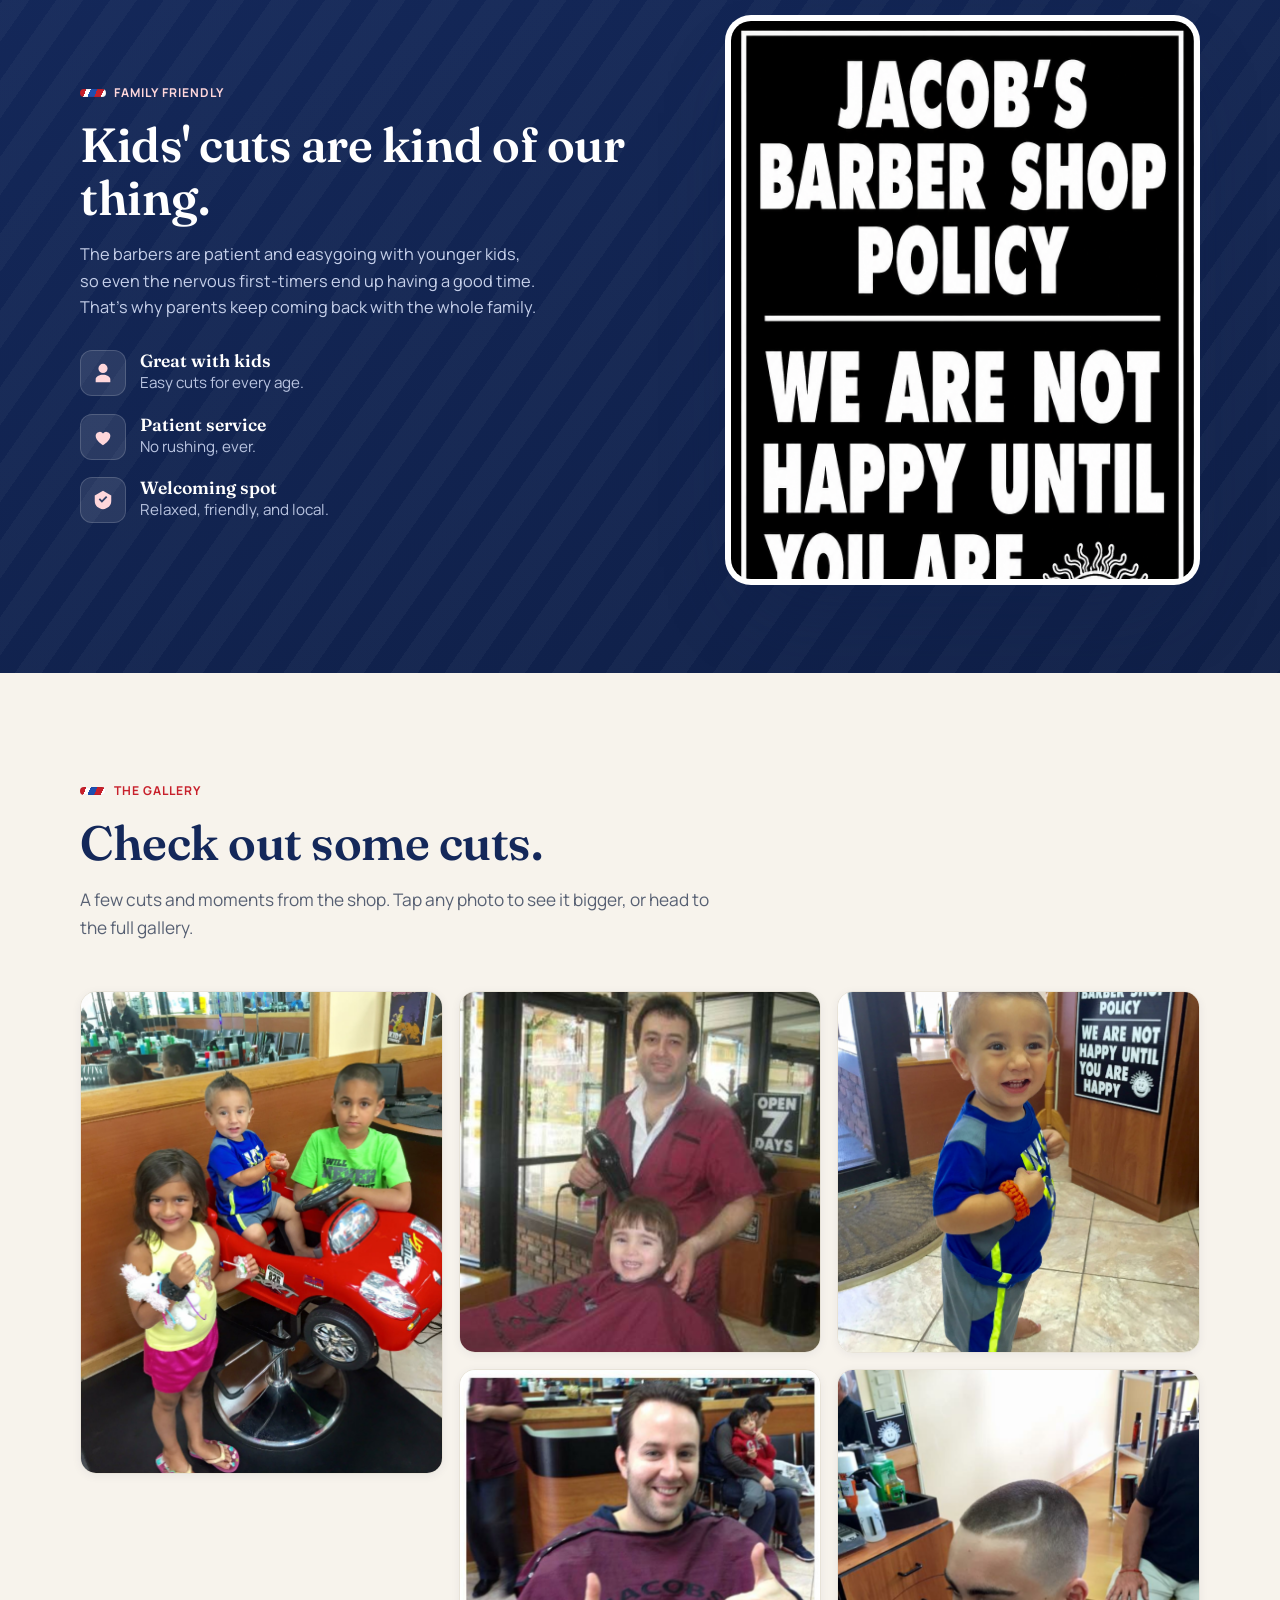
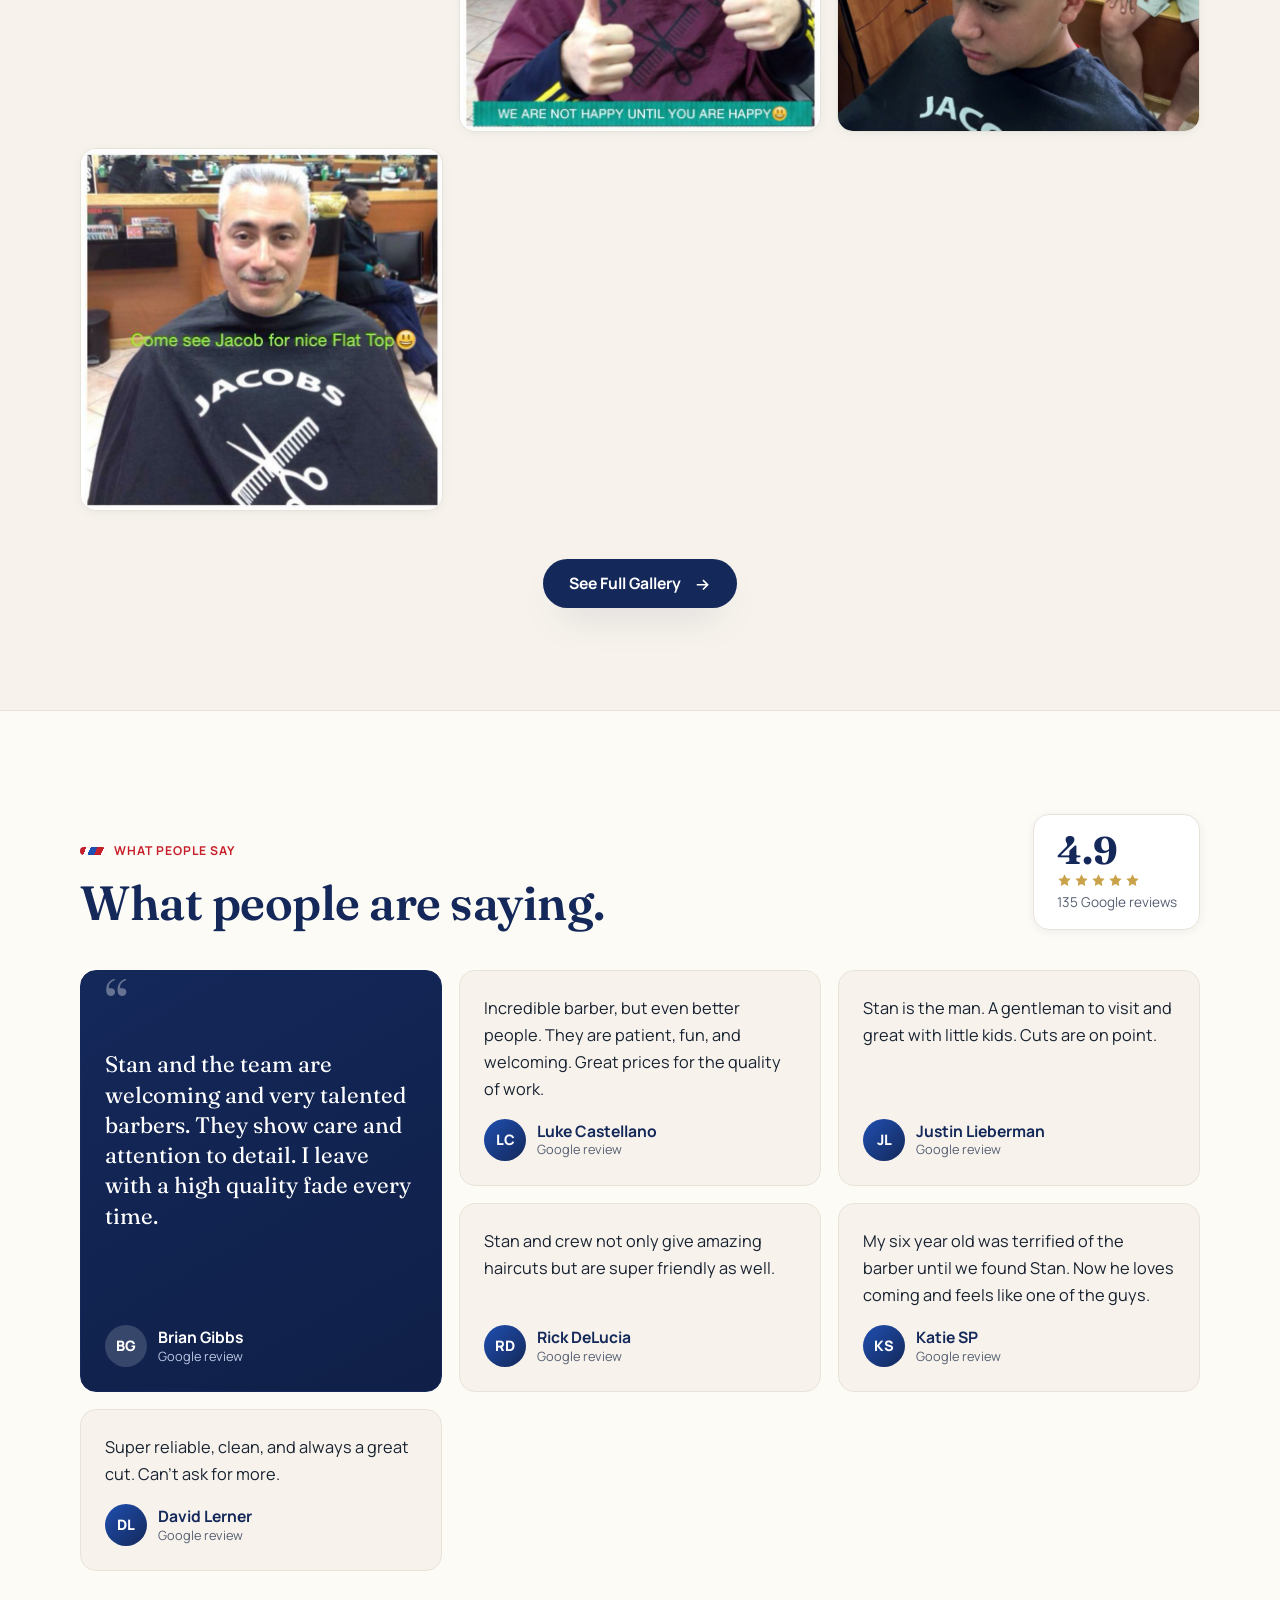
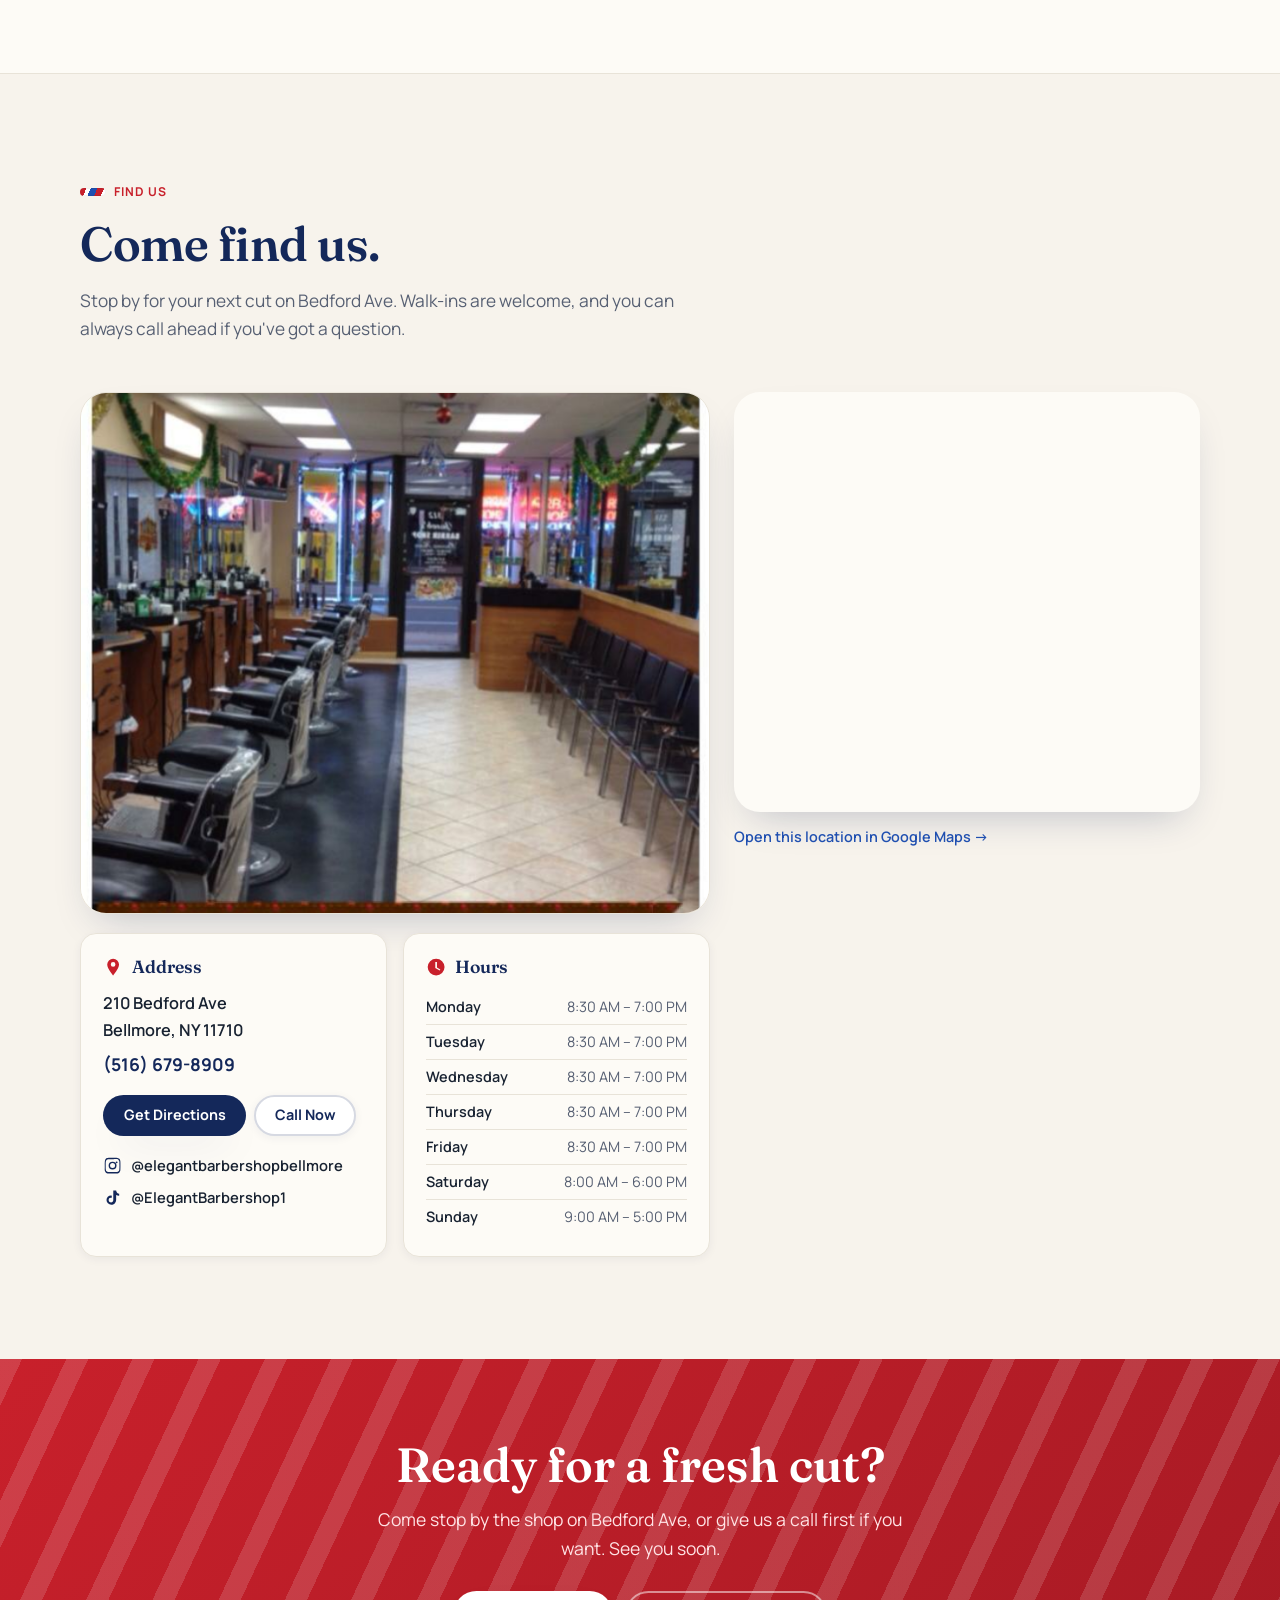
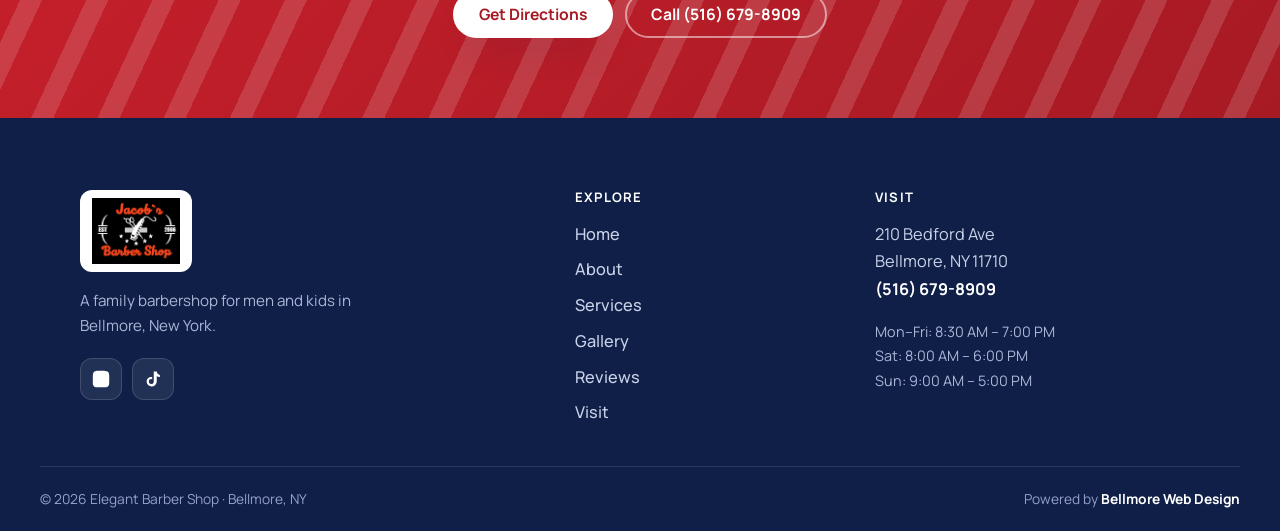
==== commit 89cd3fd5: "Move hero logo to photo corner on desktop; remove lightbox captions - Desktop: show the logo in a ca" ====
--- a/index.html
+++ b/index.html
@@ -3,28 +3,28 @@
 <head>
   <meta charset="UTF-8" />
   <meta name="viewport" content="width=device-width, initial-scale=1.0" />
-  <meta name="theme-color" content="#080808" />
-
-  <title>Jacob's Barber Shop | Haircuts &amp; Shaves in Bellmore, NY</title>
-  <meta name="description" content="Jacob's Barber Shop in Bellmore, NY offers men's and kids' haircuts, fades, shaves, hot towels and post-cut shoulder massages. Visit 312 Bedford Ave. Rated 4.8 stars on Google." />
+  <meta name="theme-color" content="#14285a" />
+
+  <title>Elegant Barber Shop | Haircuts, Fades &amp; Kids' Cuts in Bellmore, NY</title>
+  <meta name="description" content="Elegant Barber Shop in Bellmore, NY offers men's and kids' haircuts, fades, scissor cuts, hair designs and hot towel shaves. Stop by on Bedford Ave — walk-ins welcome. Rated 4.9 stars on Google." />
 
   <!-- Canonical + social -->
   <link rel="canonical" href="index.html" />
   <meta property="og:type" content="website" />
-  <meta property="og:site_name" content="Jacob's Barber Shop" />
-  <meta property="og:title" content="Jacob's Barber Shop | Bellmore, NY" />
-  <meta property="og:description" content="Friendly neighborhood haircuts, fades and shaves for men and kids in Bellmore. Rated 4.8 stars on Google." />
-  <meta property="og:image" content="jacobs-logo.png" />
+  <meta property="og:site_name" content="Elegant Barber Shop" />
+  <meta property="og:title" content="Elegant Barber Shop | Bellmore, NY Barbershop" />
+  <meta property="og:description" content="Men's and kids' haircuts, fades, hair designs and hot towel shaves in Bellmore, New York. Rated 4.9 stars on Google." />
+  <meta property="og:image" content="Elegant_logo.png" />
   <meta property="og:url" content="index.html" />
   <meta name="twitter:card" content="summary_large_image" />
-  <meta name="twitter:title" content="Jacob's Barber Shop | Bellmore, NY" />
-  <meta name="twitter:description" content="Friendly neighborhood haircuts, fades and shaves for men and kids in Bellmore." />
-  <meta name="twitter:image" content="jacobs-logo.png" />
+  <meta name="twitter:title" content="Elegant Barber Shop | Bellmore, NY Barbershop" />
+  <meta name="twitter:description" content="Men's and kids' haircuts, fades, hair designs and hot towel shaves in Bellmore, New York." />
+  <meta name="twitter:image" content="Elegant_logo.png" />
 
   <!-- Favicons -->
-  <link rel="icon" type="image/png" href="jacobs-favicon.png" />
-  <link rel="shortcut icon" type="image/png" href="jacobs-favicon.png" />
-  <link rel="apple-touch-icon" href="jacobs-favicon.png" />
+  <link rel="icon" type="image/png" href="favicon_elegant.png" />
+  <link rel="shortcut icon" type="image/png" href="favicon_elegant.png" />
+  <link rel="apple-touch-icon" href="favicon_elegant.png" />
 
   <!-- Fonts -->
   <link rel="preconnect" href="https://fonts.googleapis.com" />
@@ -38,13 +38,13 @@
   {
     "@context": "https://schema.org",
     "@type": "BarberShop",
-    "name": "Jacob's Barber Shop",
-    "image": "jacobs-logo.png",
+    "name": "Elegant Barber Shop",
+    "image": "Elegant_logo.png",
     "url": "index.html",
-    "telephone": "+15168040406",
+    "telephone": "+15166798909",
     "address": {
       "@type": "PostalAddress",
-      "streetAddress": "312 Bedford Ave",
+      "streetAddress": "210 Bedford Ave",
       "addressLocality": "Bellmore",
       "addressRegion": "NY",
       "postalCode": "11710",
@@ -53,22 +53,18 @@
     "areaServed": "Bellmore, New York",
     "aggregateRating": {
       "@type": "AggregateRating",
-      "ratingValue": "4.8",
-      "reviewCount": "116",
+      "ratingValue": "4.9",
+      "reviewCount": "135",
       "bestRating": "5"
     },
     "openingHoursSpecification": [
-      { "@type": "OpeningHoursSpecification", "dayOfWeek": ["Monday","Tuesday","Wednesday","Thursday","Friday"], "opens": "09:00", "closes": "19:00" },
-      { "@type": "OpeningHoursSpecification", "dayOfWeek": "Saturday", "opens": "09:00", "closes": "18:00" },
-      { "@type": "OpeningHoursSpecification", "dayOfWeek": "Sunday", "opens": "09:00", "closes": "16:00" }
-    ],
-    "amenityFeature": [
-      { "@type": "LocationFeatureSpecification", "name": "Wheelchair accessible entrance", "value": true },
-      { "@type": "LocationFeatureSpecification", "name": "Wheelchair accessible parking lot", "value": true }
+      { "@type": "OpeningHoursSpecification", "dayOfWeek": ["Monday","Tuesday","Wednesday","Thursday","Friday"], "opens": "08:30", "closes": "19:00" },
+      { "@type": "OpeningHoursSpecification", "dayOfWeek": "Saturday", "opens": "08:00", "closes": "18:00" },
+      { "@type": "OpeningHoursSpecification", "dayOfWeek": "Sunday", "opens": "09:00", "closes": "17:00" }
     ],
     "sameAs": [
-      "https://www.instagram.com/jacobsbarbershop/",
-      "https://www.facebook.com/profile.php?id=100066643489725"
+      "https://www.instagram.com/elegantbarbershopbellmore/",
+      "https://www.tiktok.com/@ElegantBarbershop1"
     ]
   }
   </script>
@@ -85,15 +81,15 @@
       <span class="infobar__sep" aria-hidden="true"></span>
       <span class="infobar__item"><svg class="ico" aria-hidden="true" viewBox="0 0 24 24"><path d="M12 2a10 10 0 1 0 10 10A10 10 0 0 0 12 2Zm1 10.4 4 2.3-.8 1.4L11 13V6h2Z"/></svg>Open seven days</span>
       <span class="infobar__sep" aria-hidden="true"></span>
-      <span class="infobar__item infobar__item--star"><svg class="ico" aria-hidden="true" viewBox="0 0 24 24"><path d="m12 2 3 6.3 6.9.9-5 4.8 1.2 6.9L12 17.7 5.9 20.9 7.1 14l-5-4.8 6.9-.9Z"/></svg>4.8 stars on Google</span>
+      <span class="infobar__item infobar__item--star"><svg class="ico" aria-hidden="true" viewBox="0 0 24 24"><path d="m12 2 3 6.3 6.9.9-5 4.8 1.2 6.9L12 17.7 5.9 20.9 7.1 14l-5-4.8 6.9-.9Z"/></svg>4.9 stars on Google</span>
     </div>
   </div>
 
   <!-- ================= HEADER / NAV ================= -->
   <header class="site-header" id="top">
     <div class="wrap header__inner">
-      <a class="brand" href="index.html" aria-label="Jacob's Barber Shop home">
-        <img src="jacobs-logo.png" alt="Jacob's Barber Shop logo" class="brand__logo" width="180" height="58" />
+      <a class="brand" href="index.html" aria-label="Elegant Barber Shop home">
+        <img src="Elegant_logo.png" alt="Elegant Barber Shop logo" class="brand__logo" width="180" height="58" />
       </a>
 
       <nav class="nav" aria-label="Primary">
@@ -108,7 +104,7 @@
           <li><a href="gallery.html" class="nav__link">Gallery</a></li>
           <li><a href="#reviews" class="nav__link">Reviews</a></li>
           <li><a href="#visit" class="nav__link">Visit</a></li>
-          <li><a href="tel:+15168040406" class="nav__link nav__link--call">
+          <li><a href="tel:+15166798909" class="nav__link nav__link--call">
             <svg class="ico" aria-hidden="true" viewBox="0 0 24 24"><path d="M6.6 10.8a15.5 15.5 0 0 0 6.6 6.6l2.2-2.2a1 1 0 0 1 1-.24 11.4 11.4 0 0 0 3.6.58 1 1 0 0 1 1 1V20a1 1 0 0 1-1 1A17 17 0 0 1 3 4a1 1 0 0 1 1-1h3.5a1 1 0 0 1 1 1 11.4 11.4 0 0 0 .58 3.6 1 1 0 0 1-.24 1Z"/></svg>
             Call
           </a></li>
@@ -127,23 +123,23 @@
 
       <div class="wrap hero__grid">
         <div class="hero__content reveal">
-          <img class="hero__mark" src="Logo_nobackground.png" data-fallback="jacobs-logo.png" alt="Jacob's Barber Shop" width="440" height="214" />
+          <img class="hero__mark" src="Logo_nobackground.png" data-fallback="Elegant_logo.png" alt="Elegant Barber Shop" width="440" height="214" />
           <span class="eyebrow"><span class="eyebrow__dot" aria-hidden="true"></span>Bellmore, NY</span>
-          <h1 id="hero-title" class="hero__title">Classic cuts, friendly faces, and a shop that remembers you.</h1>
-          <p class="hero__lead">Jacob's is a neighborhood barbershop for men and kids, known for clean cuts, fair prices, and a hot towel and shoulder massage after your haircut.</p>
+          <h1 id="hero-title" class="hero__title">Fresh cuts for men and kids in Bellmore.</h1>
+          <p class="hero__lead">We're a family barbershop on Bedford Ave. Come get a cut, a fade, or a hot towel shave. And yeah, every haircut comes with a free hot towel and massage.</p>
 
           <div class="hero__actions">
-            <a class="btn btn--primary" href="https://www.google.com/maps/dir/?api=1&amp;destination=312+Bedford+Ave%2C+Bellmore%2C+NY+11710" target="_blank" rel="noopener noreferrer">
+            <a class="btn btn--primary" href="https://www.google.com/maps/dir/?api=1&amp;destination=210+Bedford+Ave%2C+Bellmore%2C+NY+11710" target="_blank" rel="noopener noreferrer">
               <svg class="ico" aria-hidden="true" viewBox="0 0 24 24"><path d="M12 2a7 7 0 0 0-7 7c0 5 7 13 7 13s7-8 7-13a7 7 0 0 0-7-7Zm0 9.5A2.5 2.5 0 1 1 12 6a2.5 2.5 0 0 1 0 5.5Z"/></svg>
               Get Directions
             </a>
-            <a class="btn btn--ghost" href="tel:+15168040406">
+            <a class="btn btn--ghost" href="tel:+15166798909">
               <svg class="ico" aria-hidden="true" viewBox="0 0 24 24"><path d="M6.6 10.8a15.5 15.5 0 0 0 6.6 6.6l2.2-2.2a1 1 0 0 1 1-.24 11.4 11.4 0 0 0 3.6.58 1 1 0 0 1 1 1V20a1 1 0 0 1-1 1A17 17 0 0 1 3 4a1 1 0 0 1 1-1h3.5a1 1 0 0 1 1 1 11.4 11.4 0 0 0 .58 3.6 1 1 0 0 1-.24 1Z"/></svg>
-              Call (516) 804-0406
+              Call (516) 679-8909
             </a>
           </div>
 
-          <div class="hero__rating" aria-label="Rated 4.8 out of 5 stars on Google from 116 reviews">
+          <div class="hero__rating" aria-label="Rated 4.9 out of 5 stars on Google from 135 reviews">
             <span class="stars" aria-hidden="true">
               <svg viewBox="0 0 24 24"><path d="m12 2 3 6.3 6.9.9-5 4.8 1.2 6.9L12 17.7 5.9 20.9 7.1 14l-5-4.8 6.9-.9Z"/></svg>
               <svg viewBox="0 0 24 24"><path d="m12 2 3 6.3 6.9.9-5 4.8 1.2 6.9L12 17.7 5.9 20.9 7.1 14l-5-4.8 6.9-.9Z"/></svg>
@@ -151,13 +147,16 @@
               <svg viewBox="0 0 24 24"><path d="m12 2 3 6.3 6.9.9-5 4.8 1.2 6.9L12 17.7 5.9 20.9 7.1 14l-5-4.8 6.9-.9Z"/></svg>
               <svg viewBox="0 0 24 24"><path d="m12 2 3 6.3 6.9.9-5 4.8 1.2 6.9L12 17.7 5.9 20.9 7.1 14l-5-4.8 6.9-.9Z"/></svg>
             </span>
-            <span class="hero__rating-text"><strong>4.8</strong> · 116 Google reviews</span>
+            <span class="hero__rating-text"><strong>4.9</strong> · 135 Google reviews</span>
           </div>
         </div>
 
         <div class="hero__media reveal">
+          <div class="hero__logocard">
+            <img src="Logo_nobackground.png" data-fallback="Elegant_logo.png" alt="" width="360" height="176" />
+          </div>
           <figure class="hero__photo">
-            <img src="3-boys.png" alt="Child seated in a red car-shaped barber chair at Jacob's Barber Shop" width="520" height="640" loading="lazy" />
+            <img src="3-boys.png" alt="Three smiling young customers after their haircuts at Elegant Barber Shop" width="520" height="640" loading="lazy" />
           </figure>
           <div class="hero__chip">
             <span class="hero__chip-num">7</span>
@@ -171,20 +170,20 @@
     <section class="section about" id="about" aria-labelledby="about-title">
       <div class="wrap about__grid">
         <figure class="about__media reveal">
-          <img src="barbershop-tradition.png" alt="Side-by-side child haircut scenes from 1915 and 2015" width="600" height="720" loading="lazy" />
-          <span class="about__badge" aria-hidden="true">Tradition, then &amp; now</span>
+          <img src="Barbershop_elegant.png" alt="A barber giving a young customer a haircut inside Elegant Barber Shop" width="600" height="720" loading="lazy" />
+          <span class="about__badge" aria-hidden="true">Est. in Bellmore</span>
         </figure>
 
         <div class="about__content reveal">
           <span class="eyebrow"><span class="eyebrow__dot" aria-hidden="true"></span>About the shop</span>
-          <h2 id="about-title" class="section__title">Classic barbering, carried forward.</h2>
-          <p>Jacob's Barber Shop combines an established neighborhood feel with the clean, modern atmosphere customers mention in their reviews. The team is personable, professional, and focused on getting each cut right.</p>
-          <p>Tools and styles change, but patient service, skilled hands, and care for every customer stay the same. That tradition keeps Bellmore families coming back across generations.</p>
+          <h2 id="about-title" class="section__title">A local shop that actually cares about your cut.</h2>
+          <p>Elegant Barber Shop is a spot in Bellmore that keeps the neighborhood looking sharp. Stan and the team know what they're doing, and they take the time to get your cut right instead of rushing you out the door.</p>
+          <p>We cut hair for men and kids of every age. Trim, fade, lineup, or hot towel shave — whatever you come in for, the plan is simple: you leave happy with how you look.</p>
           <ul class="about__list">
-            <li><svg class="ico" aria-hidden="true" viewBox="0 0 24 24"><path d="M9 16.2 4.8 12l-1.4 1.4L9 19 21 7l-1.4-1.4Z"/></svg>Consistent cuts and attention to detail</li>
-            <li><svg class="ico" aria-hidden="true" viewBox="0 0 24 24"><path d="M9 16.2 4.8 12l-1.4 1.4L9 19 21 7l-1.4-1.4Z"/></svg>Friendly, personable barbers</li>
-            <li><svg class="ico" aria-hidden="true" viewBox="0 0 24 24"><path d="M9 16.2 4.8 12l-1.4 1.4L9 19 21 7l-1.4-1.4Z"/></svg>Patient and good with kids</li>
-            <li><svg class="ico" aria-hidden="true" viewBox="0 0 24 24"><path d="M9 16.2 4.8 12l-1.4 1.4L9 19 21 7l-1.4-1.4Z"/></svg>Wheelchair-accessible entrance and parking</li>
+            <li><svg class="ico" aria-hidden="true" viewBox="0 0 24 24"><path d="M9 16.2 4.8 12l-1.4 1.4L9 19 21 7l-1.4-1.4Z"/></svg>They actually pay attention to detail</li>
+            <li><svg class="ico" aria-hidden="true" viewBox="0 0 24 24"><path d="M9 16.2 4.8 12l-1.4 1.4L9 19 21 7l-1.4-1.4Z"/></svg>Same great cut every time you come in</li>
+            <li><svg class="ico" aria-hidden="true" viewBox="0 0 24 24"><path d="M9 16.2 4.8 12l-1.4 1.4L9 19 21 7l-1.4-1.4Z"/></svg>Patient and really good with kids</li>
+            <li><svg class="ico" aria-hidden="true" viewBox="0 0 24 24"><path d="M9 16.2 4.8 12l-1.4 1.4L9 19 21 7l-1.4-1.4Z"/></svg>Chill, friendly vibe when you walk in</li>
           </ul>
         </div>
       </div>
@@ -196,8 +195,8 @@
         <div class="section__head reveal">
           <span class="eyebrow"><span class="eyebrow__dot" aria-hidden="true"></span>What we do</span>
           <h2 id="services-title" class="section__title">Services for every chair.</h2>
-          <p class="section__intro">Haircuts, fades, shape-ups, beard trims and shaves for adults and kids. If you have a specific style in mind, bring a reference or call the shop with questions.</p>
-          <p class="offer-note"><svg class="ico" aria-hidden="true" viewBox="0 0 24 24"><path d="m12 2 3 6.3 6.9.9-5 4.8 1.2 6.9L12 17.7 5.9 20.9 7.1 14l-5-4.8 6.9-.9Z"/></svg>Hot towel &amp; shoulder massage included after haircuts</p>
+          <p class="section__intro">Here's some of what we do. Skin fades, tape-ups, shape-ups, flat-tops, crew cuts, mohawks, color, head designs, European styles, and of course a good old hot towel shave. Want a cut that's not on the list? Just call and ask.</p>
+          <p class="offer-note"><svg class="ico" aria-hidden="true" viewBox="0 0 24 24"><path d="m12 2 3 6.3 6.9.9-5 4.8 1.2 6.9L12 17.7 5.9 20.9 7.1 14l-5-4.8 6.9-.9Z"/></svg>Free hot towel &amp; massage with every haircut</p>
         </div>
 
         <ol class="services__list">
@@ -232,29 +231,29 @@
           <li class="service reveal">
             <span class="service__num">05</span>
             <div class="service__body">
-              <h3 class="service__title">Beard Trims &amp; Shape-Ups</h3>
-              <p>Clean beard lines, shape-ups and finishing work for a sharp, balanced look.</p>
+              <h3 class="service__title">Hair Designs &amp; Lineups</h3>
+              <p>Crisp lineups, head designs and mohawks, done with a steady hand and an eye for detail.</p>
             </div>
           </li>
           <li class="service reveal">
             <span class="service__num">06</span>
             <div class="service__body">
-              <h3 class="service__title">Traditional Shaves</h3>
-              <p>A careful barber shave for a close, comfortable finish from an experienced hand.</p>
+              <h3 class="service__title">Hot Towel Razor Shaves</h3>
+              <p>A traditional hot towel razor shave for a close, comfortable finish — plus a free hot towel and massage with every haircut.</p>
             </div>
           </li>
           <li class="service reveal">
             <span class="service__num">07</span>
             <div class="service__body">
-              <h3 class="service__title">Hot Towel Finish</h3>
-              <p>Haircuts finish with the hot towel and shoulder massage customers regularly mention in their reviews.</p>
+              <h3 class="service__title">Color</h3>
+              <p>Color services to cover the gray or refresh your look, applied with a careful, natural finish.</p>
             </div>
           </li>
           <li class="service service--more reveal">
             <span class="service__num">08</span>
             <div class="service__body">
               <h3 class="service__title">And More</h3>
-              <p>Not sure if we do the cut you want? Call the shop at <a href="tel:+15168040406">(516)&nbsp;804-0406</a> and ask — happy to help.</p>
+              <p>Not sure if we do the cut you want? Just call the shop at <a href="tel:+15166798909">(516)&nbsp;679-8909</a> and ask — happy to help.</p>
             </div>
           </li>
         </ol>
@@ -265,26 +264,26 @@
     <section class="family" aria-labelledby="family-title">
       <div class="wrap family__grid">
         <div class="family__content reveal">
-          <span class="eyebrow eyebrow--light"><span class="eyebrow__dot" aria-hidden="true"></span>Shop policy</span>
-          <h2 id="family-title" class="section__title section__title--light">We're not happy until you are.</h2>
-          <p>That simple promise guides every visit. The team listens, pays attention to the details, and wants every customer to leave confident in the result.</p>
+          <span class="eyebrow eyebrow--light"><span class="eyebrow__dot" aria-hidden="true"></span>Family friendly</span>
+          <h2 id="family-title" class="section__title section__title--light">Kids' cuts are kind of our thing.</h2>
+          <p>The barbers are patient and easygoing with younger kids, so even the nervous first-timers end up having a good time. That's why parents keep coming back with the whole family.</p>
           <div class="family__points">
             <div class="family__point">
               <span class="family__point-ico" aria-hidden="true"><svg viewBox="0 0 24 24"><path d="M12 2a5 5 0 1 0 5 5 5 5 0 0 0-5-5Zm0 12c-4 0-8 2-8 5v3h16v-3c0-3-4-5-8-5Z"/></svg></span>
-              <div><h3>Your cut, your call</h3><p>We listen before we cut.</p></div>
+              <div><h3>Great with kids</h3><p>Easy cuts for every age.</p></div>
             </div>
             <div class="family__point">
               <span class="family__point-ico" aria-hidden="true"><svg viewBox="0 0 24 24"><path d="M12 21s-8-4.5-8-10a4.5 4.5 0 0 1 8-2.9A4.5 4.5 0 0 1 20 11c0 5.5-8 10-8 10Z"/></svg></span>
-              <div><h3>Careful finish</h3><p>Details matter at every step.</p></div>
+              <div><h3>Patient service</h3><p>No rushing, ever.</p></div>
             </div>
             <div class="family__point">
               <span class="family__point-ico" aria-hidden="true"><svg viewBox="0 0 24 24"><path d="M12 2 3 7v6c0 5 3.8 8.4 9 9 5.2-.6 9-4 9-9V7Zm-1.2 13-3.5-3.5 1.4-1.4 2.1 2.1 4.5-4.5 1.4 1.4Z"/></svg></span>
-              <div><h3>Personal service</h3><p>A neighborhood shop that remembers you.</p></div>
+              <div><h3>Welcoming spot</h3><p>Relaxed, friendly, and local.</p></div>
             </div>
           </div>
         </div>
         <figure class="family__media family__media--poster reveal">
-          <img src="Kids_haircuts.png" data-fallback="3-boys.png" alt="Jacob's Barber Shop customer satisfaction policy sign" width="900" height="700" loading="lazy" />
+          <img src="Kids_haircuts.png" data-fallback="3-boys.png" alt="Elegant Barber Shop poster highlighting that the shop specializes in kids' haircuts" width="900" height="700" loading="lazy" />
         </figure>
       </div>
     </section>
@@ -318,8 +317,8 @@
             <span class="eyebrow"><span class="eyebrow__dot" aria-hidden="true"></span>What people say</span>
             <h2 id="reviews-title" class="section__title">What people are saying.</h2>
           </div>
-          <div class="reviews__score" aria-label="4.8 out of 5 stars from 116 Google reviews">
-            <span class="reviews__score-num">4.8</span>
+          <div class="reviews__score" aria-label="4.9 out of 5 stars from 135 Google reviews">
+            <span class="reviews__score-num">4.9</span>
             <span class="stars stars--sm" aria-hidden="true">
               <svg viewBox="0 0 24 24"><path d="m12 2 3 6.3 6.9.9-5 4.8 1.2 6.9L12 17.7 5.9 20.9 7.1 14l-5-4.8 6.9-.9Z"/></svg>
               <svg viewBox="0 0 24 24"><path d="m12 2 3 6.3 6.9.9-5 4.8 1.2 6.9L12 17.7 5.9 20.9 7.1 14l-5-4.8 6.9-.9Z"/></svg>
@@ -327,57 +326,57 @@
               <svg viewBox="0 0 24 24"><path d="m12 2 3 6.3 6.9.9-5 4.8 1.2 6.9L12 17.7 5.9 20.9 7.1 14l-5-4.8 6.9-.9Z"/></svg>
               <svg viewBox="0 0 24 24"><path d="m12 2 3 6.3 6.9.9-5 4.8 1.2 6.9L12 17.7 5.9 20.9 7.1 14l-5-4.8 6.9-.9Z"/></svg>
             </span>
-            <span class="reviews__score-sub">116 Google reviews</span>
+            <span class="reviews__score-sub">135 Google reviews</span>
           </div>
         </div>
 
         <div class="reviews__rail">
           <article class="review reviews__feature reveal">
             <span class="review__mark" aria-hidden="true">&ldquo;</span>
-            <p class="review__text">Jacob's Barbershop is a place where you can be sure that you're going to get an amazing haircut each and every time. From the personable and polite barbers to the clean and modern atmosphere, you always feel like family when inside and leave feeling like a gentleman.</p>
+            <p class="review__text">Stan and the team are welcoming and very talented barbers. They show care and attention to detail. I leave with a high quality fade every time.</p>
             <div class="review__by">
-              <span class="review__avatar" aria-hidden="true">NM</span>
-              <span class="review__meta"><strong>Νικόλαος Μιχάηλ</strong><span>Google review</span></span>
+              <span class="review__avatar" aria-hidden="true">BG</span>
+              <span class="review__meta"><strong>Brian Gibbs</strong><span>Google review</span></span>
             </div>
           </article>
 
           <article class="review reveal">
-            <p class="review__text">I have been coming to this place for years and now go with my 6 year old son. The staff here is amazing and made a nervous experience for my child a wonderful experience, and now he looks forward every time we go and get haircuts together.</p>
+            <p class="review__text">Incredible barber, but even better people. They are patient, fun, and welcoming. Great prices for the quality of work.</p>
             <div class="review__by">
-              <span class="review__avatar" aria-hidden="true">IL</span>
-              <span class="review__meta"><strong>Itamar Levy</strong><span>Google review</span></span>
+              <span class="review__avatar" aria-hidden="true">LC</span>
+              <span class="review__meta"><strong>Luke Castellano</strong><span>Google review</span></span>
             </div>
           </article>
 
           <article class="review reveal">
-            <p class="review__text">Jacob and Ray are excellent barbers. Clean and they give you a hot towel and massage after the haircut.</p>
+            <p class="review__text">Stan is the man. A gentleman to visit and great with little kids. Cuts are on point.</p>
             <div class="review__by">
-              <span class="review__avatar" aria-hidden="true">TR</span>
-              <span class="review__meta"><strong>Ted Reich</strong><span>Google review</span></span>
+              <span class="review__avatar" aria-hidden="true">JL</span>
+              <span class="review__meta"><strong>Justin Lieberman</strong><span>Google review</span></span>
             </div>
           </article>
 
           <article class="review reveal">
-            <p class="review__text">Stopped in for a quick cut and Aaron hooked it up — he was very helpful in guiding the direction of my haircut since I didn't know what to do. It came out great!</p>
+            <p class="review__text">Stan and crew not only give amazing haircuts but are super friendly as well.</p>
             <div class="review__by">
-              <span class="review__avatar" aria-hidden="true">JV</span>
-              <span class="review__meta"><strong>Jake Vollkommer</strong><span>Google review</span></span>
+              <span class="review__avatar" aria-hidden="true">RD</span>
+              <span class="review__meta"><strong>Rick DeLucia</strong><span>Google review</span></span>
             </div>
           </article>
 
           <article class="review reveal">
-            <p class="review__text">Very good cuts — from every person there. My wife loves how they cut my hair and my sons. Prices are fair compared to other shops, good when you consider the quality.</p>
+            <p class="review__text">My six year old was terrified of the barber until we found Stan. Now he loves coming and feels like one of the guys.</p>
             <div class="review__by">
-              <span class="review__avatar" aria-hidden="true">RL</span>
-              <span class="review__meta"><strong>Robert LoCascio</strong><span>Google review</span></span>
+              <span class="review__avatar" aria-hidden="true">KS</span>
+              <span class="review__meta"><strong>Katie SP</strong><span>Google review</span></span>
             </div>
           </article>
 
           <article class="review reveal">
-            <p class="review__text">They are fantastic and do a great job giving a haircut at an affordable price, and even give a shoulder massage after the haircut. I would recommend this place to anyone.</p>
+            <p class="review__text">Super reliable, clean, and always a great cut. Can't ask for more.</p>
             <div class="review__by">
-              <span class="review__avatar" aria-hidden="true">IL</span>
-              <span class="review__meta"><strong>I L</strong><span>Google review</span></span>
+              <span class="review__avatar" aria-hidden="true">DL</span>
+              <span class="review__meta"><strong>David Lerner</strong><span>Google review</span></span>
             </div>
           </article>
         </div>
@@ -389,33 +388,33 @@
       <div class="wrap">
         <div class="section__head reveal">
           <span class="eyebrow"><span class="eyebrow__dot" aria-hidden="true"></span>Find us</span>
-          <h2 id="visit-title" class="section__title">Come by the shop.</h2>
-          <p class="section__intro">Visit a clean, traditional neighborhood barbershop with multiple stations, a comfortable waiting area, and onsite service seven days a week.</p>
+          <h2 id="visit-title" class="section__title">Come find us.</h2>
+          <p class="section__intro">Stop by for your next cut on Bedford Ave. Walk-ins are welcome, and you can always call ahead if you've got a question.</p>
         </div>
 
         <div class="visit__grid">
           <div class="visit__info reveal">
             <figure class="visit__photo">
-              <img src="exterior-barbershop.png" alt="Interior of Jacob's Barber Shop in Bellmore" width="620" height="520" loading="lazy" />
+              <img src="exterior-barbershop.png" alt="The storefront of Elegant Barber Shop on Bedford Ave in Bellmore, with a classic barber pole" width="620" height="520" loading="lazy" />
             </figure>
 
             <div class="visit__cards">
               <div class="visit__card">
                 <h3 class="visit__card-title"><svg class="ico" aria-hidden="true" viewBox="0 0 24 24"><path d="M12 2a7 7 0 0 0-7 7c0 5 7 13 7 13s7-8 7-13a7 7 0 0 0-7-7Zm0 9.5A2.5 2.5 0 1 1 12 6a2.5 2.5 0 0 1 0 5.5Z"/></svg>Address</h3>
-                <p class="visit__addr">312 Bedford Ave<br>Bellmore, NY 11710</p>
-                <p class="visit__phone"><a href="tel:+15168040406">(516) 804-0406</a></p>
+                <p class="visit__addr">210 Bedford Ave<br>Bellmore, NY 11710</p>
+                <p class="visit__phone"><a href="tel:+15166798909">(516) 679-8909</a></p>
                 <div class="visit__actions">
-                  <a class="btn btn--primary btn--sm" href="https://www.google.com/maps/dir/?api=1&amp;destination=312+Bedford+Ave%2C+Bellmore%2C+NY+11710" target="_blank" rel="noopener noreferrer">Get Directions</a>
-                  <a class="btn btn--ghost btn--sm" href="tel:+15168040406">Call Now</a>
+                  <a class="btn btn--primary btn--sm" href="https://www.google.com/maps/dir/?api=1&amp;destination=210+Bedford+Ave%2C+Bellmore%2C+NY+11710" target="_blank" rel="noopener noreferrer">Get Directions</a>
+                  <a class="btn btn--ghost btn--sm" href="tel:+15166798909">Call Now</a>
                 </div>
-                <div class="social-links" aria-label="Jacob's Barber Shop social media">
-                  <a class="social-link social-link--instagram" href="https://www.instagram.com/jacobsbarbershop/" target="_blank" rel="noopener noreferrer" aria-label="Follow Jacob's Barber Shop on Instagram at @Jacobsbarbershop">
-                    <span class="social-link__icon" aria-hidden="true"><svg viewBox="0 0 24 24"><path d="M12 2.2c3.2 0 3.6 0 4.9.07 1.2.06 1.8.25 2.2.42.6.22 1 .48 1.4.9.43.42.7.82.9 1.4.18.42.37 1.05.43 2.25.06 1.28.07 1.66.07 4.88s0 3.6-.07 4.88c-.06 1.2-.25 1.83-.42 2.25-.22.56-.48.97-.9 1.4-.42.42-.83.68-1.4.9-.42.17-1.05.36-2.25.42-1.28.06-1.66.07-4.88.07s-3.6 0-4.88-.07c-1.2-.06-1.83-.25-2.25-.42a3.9 3.9 0 0 1-1.4-.9 3.9 3.9 0 0 1-.9-1.4c-.17-.42-.36-1.05-.42-2.25C2.21 15.6 2.2 15.22 2.2 12s0-3.6.07-4.88c.06-1.2.25-1.83.42-2.25.22-.57.48-.98.9-1.4.42-.42.83-.68 1.4-.9.42-.17 1.05-.36 2.25-.42C8.4 2.21 8.78 2.2 12 2.2Zm0 1.8c-3.16 0-3.5.01-4.75.07-.9.04-1.4.2-1.72.32-.43.17-.74.37-1.06.7-.32.31-.52.62-.69 1.05-.13.32-.28.82-.32 1.72C3.4 8.9 3.4 9.24 3.4 12s0 3.1.06 4.35c.04.9.2 1.4.32 1.72.17.43.37.74.7 1.06.31.32.62.52 1.05.69.32.13.82.28 1.72.32 1.25.06 1.6.07 4.75.07s3.5-.01 4.75-.07c.9-.04 1.4-.2 1.72-.32.43-.17.74-.37 1.06-.7.32-.31.52-.62.69-1.05.13-.32.28-.82.32-1.72.06-1.25.07-1.6.07-4.35s0-3.1-.06-4.35c-.04-.9-.2-1.4-.32-1.72a2.8 2.8 0 0 0-.7-1.06 2.8 2.8 0 0 0-1.05-.69c-.32-.13-.82-.28-1.72-.32C15.5 4.01 15.16 4 12 4Zm0 3.06A4.94 4.94 0 1 1 12 17a4.94 4.94 0 0 1 0-9.88Zm0 1.8a3.14 3.14 0 1 0 0 6.28 3.14 3.14 0 0 0 0-6.28Zm5.13-2.02a1.15 1.15 0 1 1 0 2.3 1.15 1.15 0 0 1 0-2.3Z"/></svg></span>
-                    <span class="social-link__text"><strong>Instagram</strong><small>@Jacobsbarbershop</small></span>
+                <div class="visit__social">
+                  <a href="https://www.instagram.com/elegantbarbershopbellmore/" target="_blank" rel="noopener noreferrer" aria-label="Elegant Barber Shop on Instagram">
+                    <svg class="ico" aria-hidden="true" viewBox="0 0 24 24"><path d="M12 2.2c3.2 0 3.6 0 4.9.07 1.2.06 1.8.25 2.2.42.6.22 1 .48 1.4.9.43.42.7.82.9 1.4.18.42.37 1.05.43 2.25.06 1.28.07 1.66.07 4.88s0 3.6-.07 4.88c-.06 1.2-.25 1.83-.42 2.25-.22.56-.48.97-.9 1.4-.42.42-.83.68-1.4.9-.42.17-1.05.36-2.25.42-1.28.06-1.66.07-4.88.07s-3.6 0-4.88-.07c-1.2-.06-1.83-.25-2.25-.42a3.9 3.9 0 0 1-1.4-.9 3.9 3.9 0 0 1-.9-1.4c-.17-.42-.36-1.05-.42-2.25C2.21 15.6 2.2 15.22 2.2 12s0-3.6.07-4.88c.06-1.2.25-1.83.42-2.25.22-.57.48-.98.9-1.4.42-.42.83-.68 1.4-.9.42-.17 1.05-.36 2.25-.42C8.4 2.21 8.78 2.2 12 2.2Zm0 1.8c-3.16 0-3.5.01-4.75.07-.9.04-1.4.2-1.72.32-.43.17-.74.37-1.06.7-.32.31-.52.62-.69 1.05-.13.32-.28.82-.32 1.72C3.4 8.9 3.4 9.24 3.4 12s0 3.1.06 4.35c.04.9.2 1.4.32 1.72.17.43.37.74.7 1.06.31.32.62.52 1.05.69.32.13.82.28 1.72.32 1.25.06 1.6.07 4.75.07s3.5-.01 4.75-.07c.9-.04 1.4-.2 1.72-.32.43-.17.74-.37 1.06-.7.32-.31.52-.62.69-1.05.13-.32.28-.82.32-1.72.06-1.25.07-1.6.07-4.35s0-3.1-.06-4.35c-.04-.9-.2-1.4-.32-1.72a2.8 2.8 0 0 0-.7-1.06 2.8 2.8 0 0 0-1.05-.69c-.32-.13-.82-.28-1.72-.32C15.5 4.01 15.16 4 12 4Zm0 3.06A4.94 4.94 0 1 1 12 17a4.94 4.94 0 0 1 0-9.88Zm0 1.8a3.14 3.14 0 1 0 0 6.28 3.14 3.14 0 0 0 0-6.28Zm5.13-2.02a1.15 1.15 0 1 1 0 2.3 1.15 1.15 0 0 1 0-2.3Z"/></svg>
+                    <span>@elegantbarbershopbellmore</span>
                   </a>
-                  <a class="social-link social-link--facebook" href="https://www.facebook.com/profile.php?id=100066643489725" target="_blank" rel="noopener noreferrer" aria-label="Visit Jacob's Barber Shop on Facebook">
-                    <span class="social-link__icon" aria-hidden="true"><svg viewBox="0 0 24 24"><path d="M13.5 22v-9h3l.45-3.5H13.5V7.3c0-1 .28-1.7 1.75-1.7H17V2.5c-.3-.04-1.35-.12-2.6-.12-2.57 0-4.35 1.57-4.35 4.47V9.5H7.15V13h2.9v9h3.45Z"/></svg></span>
-                    <span class="social-link__text"><strong>Facebook</strong><small>Jacob's Barber Shop</small></span>
+                  <a href="https://www.tiktok.com/@ElegantBarbershop1" target="_blank" rel="noopener noreferrer" aria-label="Elegant Barber Shop on TikTok">
+                    <svg class="ico" aria-hidden="true" viewBox="0 0 24 24"><path d="M16.5 3c.3 2.2 1.6 3.9 3.8 4.2v2.5c-1.3.1-2.5-.3-3.8-1v5.9c0 3.6-2.6 6.4-6.1 6.4A6 6 0 0 1 4.4 15c0-3.4 3.1-6 6.6-5.4v2.7a3 3 0 0 0-1.1-.2 2.9 2.9 0 0 0-2.9 3 3 3 0 0 0 3 3c1.7 0 2.9-1.3 2.9-3.1V3Z"/></svg>
+                    <span>@ElegantBarbershop1</span>
                   </a>
                 </div>
               </div>
@@ -424,13 +423,13 @@
                 <h3 class="visit__card-title"><svg class="ico" aria-hidden="true" viewBox="0 0 24 24"><path d="M12 2a10 10 0 1 0 10 10A10 10 0 0 0 12 2Zm1 10.4 4 2.3-.8 1.4L11 13V6h2Z"/></svg>Hours</h3>
                 <table class="hours">
                   <tbody>
-                    <tr><th scope="row">Monday</th><td>9:00 AM – 7:00 PM</td></tr>
-                    <tr><th scope="row">Tuesday</th><td>9:00 AM – 7:00 PM</td></tr>
-                    <tr><th scope="row">Wednesday</th><td>9:00 AM – 7:00 PM</td></tr>
-                    <tr><th scope="row">Thursday</th><td>9:00 AM – 7:00 PM</td></tr>
-                    <tr><th scope="row">Friday</th><td>9:00 AM – 7:00 PM</td></tr>
-                    <tr><th scope="row">Saturday</th><td>9:00 AM – 6:00 PM</td></tr>
-                    <tr><th scope="row">Sunday</th><td>9:00 AM – 4:00 PM</td></tr>
+                    <tr><th scope="row">Monday</th><td>8:30 AM – 7:00 PM</td></tr>
+                    <tr><th scope="row">Tuesday</th><td>8:30 AM – 7:00 PM</td></tr>
+                    <tr><th scope="row">Wednesday</th><td>8:30 AM – 7:00 PM</td></tr>
+                    <tr><th scope="row">Thursday</th><td>8:30 AM – 7:00 PM</td></tr>
+                    <tr><th scope="row">Friday</th><td>8:30 AM – 7:00 PM</td></tr>
+                    <tr><th scope="row">Saturday</th><td>8:00 AM – 6:00 PM</td></tr>
+                    <tr><th scope="row">Sunday</th><td>9:00 AM – 5:00 PM</td></tr>
                   </tbody>
                 </table>
               </div>
@@ -439,11 +438,11 @@
 
           <div class="visit__map reveal">
             <iframe
-              title="Map showing Jacob's Barber Shop at 312 Bedford Ave, Bellmore, NY 11710"
-              src="https://www.google.com/maps?q=312%20Bedford%20Ave%2C%20Bellmore%2C%20NY%2011710&output=embed"
+              title="Map showing Elegant Barber Shop at 210 Bedford Ave, Bellmore, NY 11710"
+              src="https://www.google.com/maps?q=210%20Bedford%20Ave%2C%20Bellmore%2C%20NY%2011710&output=embed"
               loading="lazy"
               referrerpolicy="no-referrer-when-downgrade"></iframe>
-            <a class="visit__streetview" href="https://www.google.com/maps/place/312+Bedford+Ave,+Bellmore,+NY+11710" target="_blank" rel="noopener noreferrer">Open this location in Google Maps →</a>
+            <a class="visit__streetview" href="https://www.google.com/maps/place/210+Bedford+Ave,+Bellmore,+NY+11710" target="_blank" rel="noopener noreferrer">Open this location in Google Maps →</a>
           </div>
         </div>
       </div>
@@ -456,8 +455,8 @@
         <h2 id="cta-title" class="cta__title">Ready for a fresh cut?</h2>
         <p class="cta__text">Come stop by the shop on Bedford Ave, or give us a call first if you want. See you soon.</p>
         <div class="cta__actions">
-          <a class="btn btn--primary" href="https://www.google.com/maps/dir/?api=1&amp;destination=312+Bedford+Ave%2C+Bellmore%2C+NY+11710" target="_blank" rel="noopener noreferrer">Get Directions</a>
-          <a class="btn btn--ghost btn--on-dark" href="tel:+15168040406">Call (516) 804-0406</a>
+          <a class="btn btn--primary" href="https://www.google.com/maps/dir/?api=1&amp;destination=210+Bedford+Ave%2C+Bellmore%2C+NY+11710" target="_blank" rel="noopener noreferrer">Get Directions</a>
+          <a class="btn btn--ghost btn--on-dark" href="tel:+15166798909">Call (516) 679-8909</a>
         </div>
       </div>
     </section>
@@ -467,16 +466,14 @@
   <footer class="site-footer">
     <div class="wrap footer__grid">
       <div class="footer__brand">
-        <img src="jacobs-logo.png" alt="Jacob's Barber Shop logo" class="footer__logo" width="200" height="64" loading="lazy" />
-        <p class="footer__tag">A friendly neighborhood barbershop for men and kids in Bellmore, New York.</p>
-        <div class="social-links" aria-label="Jacob's Barber Shop social media">
-          <a class="social-link social-link--instagram" href="https://www.instagram.com/jacobsbarbershop/" target="_blank" rel="noopener noreferrer" aria-label="Follow Jacob's Barber Shop on Instagram at @Jacobsbarbershop">
-            <span class="social-link__icon" aria-hidden="true"><svg viewBox="0 0 24 24"><path d="M12 2.2c3.2 0 3.6 0 4.9.07 1.2.06 1.8.25 2.2.42.6.22 1 .48 1.4.9.43.42.7.82.9 1.4.18.42.37 1.05.43 2.25.06 1.28.07 1.66.07 4.88s0 3.6-.07 4.88c-.06 1.2-.25 1.83-.42 2.25-.22.56-.48.97-.9 1.4-.42.42-.83.68-1.4.9-.42.17-1.05.36-2.25.42-1.28.06-1.66.07-4.88.07s-3.6 0-4.88-.07c-1.2-.06-1.83-.25-2.25-.42a3.9 3.9 0 0 1-1.4-.9 3.9 3.9 0 0 1-.9-1.4c-.17-.42-.36-1.05-.42-2.25C2.21 15.6 2.2 15.22 2.2 12s0-3.6.07-4.88c.06-1.2.25-1.83.42-2.25.22-.57.48-.98.9-1.4.42-.42.83-.68 1.4-.9.42-.17 1.05-.36 2.25-.42C8.4 2.21 8.78 2.2 12 2.2Zm0 1.8c-3.16 0-3.5.01-4.75.07-.9.04-1.4.2-1.72.32-.43.17-.74.37-1.06.7-.32.31-.52.62-.69 1.05-.13.32-.28.82-.32 1.72C3.4 8.9 3.4 9.24 3.4 12s0 3.1.06 4.35c.04.9.2 1.4.32 1.72.17.43.37.74.7 1.06.31.32.62.52 1.05.69.32.13.82.28 1.72.32 1.25.06 1.6.07 4.75.07s3.5-.01 4.75-.07c.9-.04 1.4-.2 1.72-.32.43-.17.74-.37 1.06-.7.32-.31.52-.62.69-1.05.13-.32.28-.82.32-1.72.06-1.25.07-1.6.07-4.35s0-3.1-.06-4.35c-.04-.9-.2-1.4-.32-1.72a2.8 2.8 0 0 0-.7-1.06 2.8 2.8 0 0 0-1.05-.69c-.32-.13-.82-.28-1.72-.32C15.5 4.01 15.16 4 12 4Zm0 3.06A4.94 4.94 0 1 1 12 17a4.94 4.94 0 0 1 0-9.88Zm0 1.8a3.14 3.14 0 1 0 0 6.28 3.14 3.14 0 0 0 0-6.28Zm5.13-2.02a1.15 1.15 0 1 1 0 2.3 1.15 1.15 0 0 1 0-2.3Z"/></svg></span>
-            <span class="social-link__text"><strong>Instagram</strong><small>@Jacobsbarbershop</small></span>
+        <img src="Elegant_logo.png" alt="Elegant Barber Shop logo" class="footer__logo" width="200" height="64" loading="lazy" />
+        <p class="footer__tag">A family barbershop for men and kids in Bellmore, New York.</p>
+        <div class="footer__social">
+          <a href="https://www.instagram.com/elegantbarbershopbellmore/" target="_blank" rel="noopener noreferrer" aria-label="Instagram">
+            <svg class="ico" aria-hidden="true" viewBox="0 0 24 24"><path d="M12 2.2c3.2 0 3.6 0 4.9.07 1.2.06 1.8.25 2.2.42.6.22 1 .48 1.4.9.43.42.7.82.9 1.4.18.42.37 1.05.43 2.25.06 1.28.07 1.66.07 4.88s0 3.6-.07 4.88c-.06 1.2-.25 1.83-.42 2.25-.22.56-.48.97-.9 1.4-.42.42-.83.68-1.4.9-.42.17-1.05.36-2.25.42-1.28.06-1.66.07-4.88.07s-3.6 0-4.88-.07c-1.2-.06-1.83-.25-2.25-.42a3.9 3.9 0 0 1-1.4-.9 3.9 3.9 0 0 1-.9-1.4c-.17-.42-.36-1.05-.42-2.25C2.21 15.6 2.2 15.22 2.2 12s0-3.6.07-4.88c.06-1.2.25-1.83.42-2.25.22-.57.48-.98.9-1.4.42-.42.83-.68 1.4-.9.42-.17 1.05-.36 2.25-.42C8.4 2.21 8.78 2.2 12 2.2Zm0 4.86A4.94 4.94 0 1 1 12 17a4.94 4.94 0 0 1 0-9.94Zm0 1.8a3.14 3.14 0 1 0 0 6.28 3.14 3.14 0 0 0 0-6.28Zm5.13-2.02a1.15 1.15 0 1 1 0 2.3 1.15 1.15 0 0 1 0-2.3Z"/></svg>
           </a>
-          <a class="social-link social-link--facebook" href="https://www.facebook.com/profile.php?id=100066643489725" target="_blank" rel="noopener noreferrer" aria-label="Visit Jacob's Barber Shop on Facebook">
-            <span class="social-link__icon" aria-hidden="true"><svg viewBox="0 0 24 24"><path d="M13.5 22v-9h3l.45-3.5H13.5V7.3c0-1 .28-1.7 1.75-1.7H17V2.5c-.3-.04-1.35-.12-2.6-.12-2.57 0-4.35 1.57-4.35 4.47V9.5H7.15V13h2.9v9h3.45Z"/></svg></span>
-            <span class="social-link__text"><strong>Facebook</strong><small>Jacob's Barber Shop</small></span>
+          <a href="https://www.tiktok.com/@ElegantBarbershop1" target="_blank" rel="noopener noreferrer" aria-label="TikTok">
+            <svg class="ico" aria-hidden="true" viewBox="0 0 24 24"><path d="M16.5 3c.3 2.2 1.6 3.9 3.8 4.2v2.5c-1.3.1-2.5-.3-3.8-1v5.9c0 3.6-2.6 6.4-6.1 6.4A6 6 0 0 1 4.4 15c0-3.4 3.1-6 6.6-5.4v2.7a3 3 0 0 0-1.1-.2 2.9 2.9 0 0 0-2.9 3 3 3 0 0 0 3 3c1.7 0 2.9-1.3 2.9-3.1V3Z"/></svg>
           </a>
         </div>
       </div>
@@ -496,16 +493,16 @@
       <div class="footer__col">
         <h3 class="footer__heading">Visit</h3>
         <address class="footer__contact">
-          312 Bedford Ave<br>
+          210 Bedford Ave<br>
           Bellmore, NY 11710<br>
-          <a href="tel:+15168040406">(516) 804-0406</a>
+          <a href="tel:+15166798909">(516) 679-8909</a>
         </address>
-        <p class="footer__hours">Mon–Fri: 9:00 AM – 7:00 PM<br>Sat: 9:00 AM – 6:00 PM<br>Sun: 9:00 AM – 4:00 PM</p>
+        <p class="footer__hours">Mon–Fri: 8:30 AM – 7:00 PM<br>Sat: 8:00 AM – 6:00 PM<br>Sun: 9:00 AM – 5:00 PM</p>
       </div>
     </div>
 
     <div class="wrap footer__bottom">
-      <p>&copy; <span id="year">2026</span> Jacob's Barber Shop · Bellmore, NY</p>
+      <p>&copy; <span id="year">2026</span> Elegant Barber Shop · Bellmore, NY</p>
       <p class="footer__credit">Powered by <a href="https://bellmorewebdesign.com" target="_blank" rel="noopener noreferrer">Bellmore Web Design</a></p>
     </div>
   </footer>
@@ -520,7 +517,6 @@
     </button>
     <figure class="lightbox__figure">
       <img class="lightbox__img" id="lbImg" src="" alt="" />
-      <figcaption class="lightbox__caption" id="lbCaption"></figcaption>
     </figure>
     <button class="lightbox__btn lightbox__next" id="lbNext" aria-label="Next image">
       <svg viewBox="0 0 24 24" aria-hidden="true"><path d="m9 6 6 6-6 6-1.4-1.4L12.2 12 7.6 7.4Z"/></svg>
--- a/styles.css
+++ b/styles.css
@@ -1,36 +1,26 @@
 /* =====================================================================
-   Shared styles (index.html + gallery.html)
-   Palette: warm ivory, white, near-black, charcoal, barber orange,
-   and restrained silver details.
+   Elegant Barber Shop — shared styles (index.html + gallery.html)
+   Palette built from the shop logo: refined royal-navy blue, warm ivory
+   neutrals, chrome/silver, with barber red used only as a small accent.
    ===================================================================== */
 
 :root {
-  /* Brand palette */
-  --color-primary: #f5471d;
-  --color-primary-hover: #ff6035;
-  --color-primary-dark: #d93b14;
-  --color-black: #080808;
-  --color-charcoal: #1b1b1b;
-  --color-ivory: #f7f4ef;
-  --color-white: #ffffff;
-  --color-silver: #c8c9cb;
-  --color-muted: #777777;
-  --color-border: #e2e2e2;
-
-  /* Keep the existing component names mapped to the new palette. */
-  --navy: var(--color-black);
-  --navy-800: var(--color-charcoal);
-  --royal: var(--color-primary);
-  --royal-600: var(--color-primary-hover);
-  --red: var(--color-primary);
-  --red-600: var(--color-primary-dark);
-  --ivory: var(--color-ivory);
-  --cream: var(--color-white);
-  --ink: var(--color-black);
-  --slate: var(--color-muted);
-  --silver: var(--color-silver);
-  --line: var(--color-border);
-  --gold: var(--color-primary);
+  /* Brand colors from the logo */
+  --navy: #14285a;         /* deep refined royal-navy */
+  --navy-800: #0f1f47;     /* darker navy for panels */
+  --royal: #1f4fb0;        /* royal blue accent */
+  --royal-600: #2a5fd0;    /* brighter royal for hovers */
+  --red: #c8202b;          /* barber red — sparingly */
+  --red-600: #a71a24;
+
+  /* Neutrals */
+  --ivory: #f7f3ec;        /* warm page background */
+  --cream: #fdfbf6;        /* card background */
+  --ink: #182231;          /* main text */
+  --slate: #576073;        /* muted text */
+  --silver: #d6d9e2;       /* chrome/borders */
+  --line: #e8e3d8;         /* hairlines on ivory */
+  --gold: #c9a24a;         /* subtle warm accent (stars) */
 
   /* Type */
   --font-display: "Fraunces", Georgia, "Times New Roman", serif;
@@ -40,9 +30,9 @@
   --wrap: 1200px;
   --radius: 16px;
   --radius-lg: 26px;
-  --shadow-sm: 0 2px 10px rgba(0, 0, 0, 0.06);
-  --shadow-md: 0 18px 40px -18px rgba(0, 0, 0, 0.22);
-  --shadow-lg: 0 40px 80px -30px rgba(0, 0, 0, 0.42);
+  --shadow-sm: 0 2px 10px rgba(20, 40, 90, 0.06);
+  --shadow-md: 0 18px 40px -18px rgba(20, 40, 90, 0.28);
+  --shadow-lg: 0 40px 80px -30px rgba(15, 31, 71, 0.45);
   --ease: cubic-bezier(0.22, 0.61, 0.36, 1);
 }
 
@@ -63,8 +53,8 @@
 
 img { max-width: 100%; display: block; }
 
-a { color: var(--color-primary-dark); text-decoration: none; }
-a:hover { color: var(--color-primary); }
+a { color: var(--royal); text-decoration: none; }
+a:hover { color: var(--royal-600); }
 
 h1, h2, h3 { font-family: var(--font-display); line-height: 1.1; color: var(--navy); font-weight: 600; }
 
@@ -77,7 +67,7 @@
 
 .skip-link {
   position: absolute; left: 1rem; top: -3rem; z-index: 1200;
-  background: var(--color-primary); color: #fff; padding: 0.6rem 1rem;
+  background: var(--navy); color: #fff; padding: 0.6rem 1rem;
   border-radius: 0 0 10px 10px; font-weight: 700; transition: top 0.2s var(--ease);
 }
 .skip-link:focus { top: 0; color: #fff; }
@@ -103,9 +93,8 @@
   line-height: 1; white-space: nowrap;
 }
 .btn--sm { --btn-pad: 0.7rem 1.15rem; font-size: 0.9rem; }
-.btn--primary { background: var(--color-primary); color: var(--color-black); box-shadow: var(--shadow-md); }
-.btn--primary:hover { background: var(--color-primary-hover); color: var(--color-black); transform: translateY(-2px); box-shadow: var(--shadow-lg); }
-.btn--primary:active { background: var(--color-primary-dark); color: var(--color-black); }
+.btn--primary { background: var(--navy); color: #fff; box-shadow: var(--shadow-md); }
+.btn--primary:hover { background: var(--royal); color: #fff; transform: translateY(-2px); box-shadow: var(--shadow-lg); }
 .btn--ghost { background: #fff; color: var(--navy); border-color: var(--silver); box-shadow: var(--shadow-sm); }
 .btn--ghost:hover { border-color: var(--navy); color: var(--navy); transform: translateY(-2px); }
 .btn--on-dark { background: transparent; color: #fff; border-color: rgba(255,255,255,0.5); box-shadow: none; }
@@ -119,9 +108,9 @@
   margin-bottom: 1rem;
 }
 .eyebrow__dot { width: 26px; height: 8px; border-radius: 999px;
-  background: repeating-linear-gradient(115deg, var(--color-primary) 0 6px, #fff 6px 10px, var(--color-charcoal) 10px 16px);
+  background: repeating-linear-gradient(115deg, var(--red) 0 6px, #fff 6px 10px, var(--royal) 10px 16px);
   box-shadow: inset 0 0 0 1px rgba(0,0,0,0.06); }
-.eyebrow--light { color: var(--color-primary-hover); }
+.eyebrow--light { color: #ffd7db; }
 
 .section { padding: clamp(3.5rem, 8vw, 6.5rem) 0; }
 .section__title { font-size: clamp(1.9rem, 4.5vw, 3rem); margin: 0 0 1rem; letter-spacing: -0.01em; }
@@ -132,24 +121,24 @@
 .offer-note { display: inline-flex; align-items: center; gap: 0.5rem; margin: 1.1rem 0 0;
   background: var(--navy); color: #fff; font-weight: 700; font-size: 0.95rem;
   padding: 0.5rem 1rem; border-radius: 999px; box-shadow: var(--shadow-sm); }
-.offer-note .ico { fill: var(--color-primary); }
+.offer-note .ico { fill: #ffd166; }
 
 /* ---------- Info bar ---------- */
-.infobar { background: var(--color-black); color: var(--color-ivory); font-size: 0.86rem; }
+.infobar { background: var(--navy); color: #eef2fb; font-size: 0.86rem; }
 .infobar__inner {
   display: flex; flex-wrap: wrap; align-items: center; justify-content: center;
   gap: 0.6rem 1.1rem; padding: 0.6rem 1rem; text-align: center;
 }
 .infobar__item { display: inline-flex; align-items: center; gap: 0.45rem; font-weight: 600; }
 .infobar__item .ico { width: 1em; height: 1em; opacity: 0.9; }
-.infobar__item--star { color: var(--color-primary); }
-.infobar__item--star .ico { fill: var(--color-primary); opacity: 1; }
+.infobar__item--star { color: #ffd166; }
+.infobar__item--star .ico { fill: #ffd166; opacity: 1; }
 .infobar__sep { width: 5px; height: 5px; border-radius: 50%; background: rgba(255,255,255,0.35); }
 
 /* ---------- Header / nav ---------- */
 .site-header {
   position: sticky; top: 0; z-index: 1000;
-  background: rgba(247, 244, 239, 0.92);
+  background: rgba(253, 251, 246, 0.9);
   backdrop-filter: saturate(140%) blur(10px);
   border-bottom: 1px solid var(--line);
 }
@@ -165,10 +154,9 @@
   color: var(--ink); font-size: 0.96rem;
   transition: background 0.2s var(--ease), color 0.2s var(--ease);
 }
-.nav__link:hover { background: rgba(245, 71, 29, 0.1); color: var(--color-primary-dark); }
-.nav__link--call { background: var(--color-primary); color: var(--color-black); margin-left: 0.4rem; }
-.nav__link--call:hover { background: var(--color-primary-hover); color: var(--color-black); }
-.nav__link--call:active { background: var(--color-primary-dark); color: var(--color-black); }
+.nav__link:hover { background: rgba(31, 79, 176, 0.09); color: var(--navy); }
+.nav__link--call { background: var(--navy); color: #fff; margin-left: 0.4rem; }
+.nav__link--call:hover { background: var(--royal); color: #fff; }
 .nav__link--call .ico { width: 1em; height: 1em; }
 
 .nav__toggle {
@@ -189,45 +177,50 @@
 .nav__toggle[aria-expanded="true"] .nav__toggle-bars span:nth-child(3) { top: 6.8px; transform: rotate(-45deg); }
 
 /* ---------- Hero ---------- */
-.hero { position: relative; padding: clamp(2.5rem, 6vw, 5rem) 0 clamp(3rem, 7vw, 5.5rem); overflow: hidden; background: var(--color-black); }
+.hero { position: relative; padding: clamp(2.5rem, 6vw, 5rem) 0 clamp(3rem, 7vw, 5.5rem); overflow: hidden; }
 .hero__blob { position: absolute; border-radius: 50%; filter: blur(10px); z-index: 0; pointer-events: none; }
 .hero__blob--1 { width: 460px; height: 460px; top: -160px; right: -120px;
-  background: radial-gradient(circle at 30% 30%, rgba(245,71,29,0.2), rgba(245,71,29,0) 70%); }
+  background: radial-gradient(circle at 30% 30%, rgba(31,79,176,0.18), rgba(31,79,176,0) 70%); }
 .hero__blob--2 { width: 380px; height: 380px; bottom: -160px; left: -140px;
-  background: radial-gradient(circle at 50% 50%, rgba(200,201,203,0.12), rgba(200,201,203,0) 70%); }
+  background: radial-gradient(circle at 50% 50%, rgba(200,32,43,0.10), rgba(200,32,43,0) 70%); }
 .hero__pole { position: absolute; top: 0; bottom: 0; left: 50%; width: 10px; transform: translateX(-50%) rotate(0deg);
   display: none; }
 
 .hero__grid { position: relative; z-index: 1; display: grid; grid-template-columns: 1.05fr 0.95fr; gap: clamp(2rem, 5vw, 4rem); align-items: center; }
-.hero__title { font-size: clamp(2.3rem, 6vw, 4rem); margin: 0 0 1.2rem; letter-spacing: -0.015em; color: var(--color-white); }
-.hero__lead { font-size: 1.14rem; color: var(--color-silver); max-width: 46ch; margin: 0 0 1.8rem; }
+.hero__title { font-size: clamp(2.3rem, 6vw, 4rem); margin: 0 0 1.2rem; letter-spacing: -0.015em; }
+.hero__lead { font-size: 1.14rem; color: var(--slate); max-width: 46ch; margin: 0 0 1.8rem; }
 .hero__actions { display: flex; flex-wrap: wrap; gap: 0.8rem; margin-bottom: 1.6rem; }
-.hero .btn--ghost { background: transparent; color: var(--color-white); border-color: var(--color-silver); box-shadow: none; }
-.hero .btn--ghost:hover { background: rgba(255,255,255,0.1); color: var(--color-white); border-color: var(--color-white); }
 
 .hero__rating { display: inline-flex; align-items: center; gap: 0.7rem; background: #fff;
   border: 1px solid var(--line); border-radius: 999px; padding: 0.5rem 1rem; box-shadow: var(--shadow-sm); }
 .hero__rating-text { font-size: 0.95rem; color: var(--slate); }
-.hero__rating-text strong { color: var(--color-black); }
+.hero__rating-text strong { color: var(--navy); }
 
 .stars { display: inline-flex; gap: 2px; }
 .stars svg { width: 18px; height: 18px; fill: var(--gold); }
 .stars--sm svg { width: 15px; height: 15px; }
 
-/* Transparent logo lockup sitting above the hero text (all viewports). */
-.hero__mark { display: block; height: 108px; width: auto; margin: 0 0 1.5rem; }
+/* Transparent logo lockup above the hero text — shown on mobile only.
+   On desktop the logo sits in a card at the top-right of the photo. */
+.hero__mark { display: none; height: 108px; width: auto; margin: 0 0 1.5rem; }
 
 /* Hero media collage */
 .hero__media { position: relative; }
+.hero__logocard {
+  position: relative; z-index: 2; background: #fff; border-radius: var(--radius);
+  padding: 1rem 1.2rem; box-shadow: var(--shadow-md); border: 1px solid var(--line);
+  width: fit-content; margin-bottom: -1.4rem; margin-left: auto; margin-right: 1.5rem;
+}
+.hero__logocard img { height: 74px; width: auto; }
 .hero__photo {
   margin: 0; position: relative; z-index: 1; border-radius: var(--radius-lg);
-  overflow: hidden; box-shadow: var(--shadow-lg); border: 6px solid var(--color-silver);
+  overflow: hidden; box-shadow: var(--shadow-lg); border: 6px solid #fff;
   aspect-ratio: 5 / 6;
 }
 .hero__photo img { width: 100%; height: 100%; object-fit: cover; }
 .hero__chip {
   position: absolute; left: -14px; bottom: 28px; z-index: 3;
-  background: var(--red); color: var(--color-black); border-radius: 18px; padding: 0.7rem 1rem;
+  background: var(--red); color: #fff; border-radius: 18px; padding: 0.7rem 1rem;
   display: flex; align-items: center; gap: 0.5rem; box-shadow: var(--shadow-md);
   transform: rotate(-4deg);
 }
@@ -235,9 +228,9 @@
 .hero__chip-label { font-size: 0.72rem; font-weight: 700; text-transform: uppercase; letter-spacing: 0.06em; line-height: 1.1; }
 
 /* ---------- About ---------- */
-.about__grid { display: grid; grid-template-columns: 1.1fr 0.9fr; gap: clamp(2rem, 5vw, 4rem); align-items: center; }
+.about__grid { display: grid; grid-template-columns: 0.9fr 1.1fr; gap: clamp(2rem, 5vw, 4rem); align-items: center; }
 .about__media { margin: 0; position: relative; border-radius: var(--radius-lg); overflow: visible; }
-.about__media img { border-radius: var(--radius-lg); box-shadow: var(--shadow-lg); aspect-ratio: 1/1; object-fit: contain; width: 100%; height: auto; background: var(--color-black); }
+.about__media img { border-radius: var(--radius-lg); box-shadow: var(--shadow-lg); aspect-ratio: 5/6; object-fit: cover; width: 100%; }
 .about__badge {
   position: absolute; right: -12px; top: 22px; background: var(--navy); color: #fff;
   font-weight: 700; font-size: 0.8rem; padding: 0.55rem 1rem; border-radius: 999px;
@@ -246,14 +239,14 @@
 .about__content p { color: var(--slate); margin: 0 0 1rem; }
 .about__list { list-style: none; margin: 1.5rem 0 0; padding: 0; display: grid; gap: 0.7rem; }
 .about__list li { display: flex; align-items: center; gap: 0.65rem; font-weight: 600; color: var(--ink); }
-.about__list .ico { color: #fff; background: var(--color-primary); border-radius: 50%; padding: 4px; width: 1.55em; height: 1.55em; }
+.about__list .ico { color: #fff; background: var(--royal); border-radius: 50%; padding: 4px; width: 1.55em; height: 1.55em; }
 
 /* ---------- Services ---------- */
-.services { background: var(--ivory); border-block: 1px solid var(--line); }
+.services { background: var(--cream); border-block: 1px solid var(--line); }
 .services__list { list-style: none; margin: 0; padding: 0; display: grid; grid-template-columns: repeat(2, 1fr); gap: 1rem; }
 .service {
   display: flex; gap: 1.1rem; align-items: flex-start; padding: 1.5rem;
-  background: var(--cream); border: 1px solid var(--line); border-radius: var(--radius);
+  background: var(--ivory); border: 1px solid var(--line); border-radius: var(--radius);
   transition: transform 0.25s var(--ease), box-shadow 0.25s var(--ease), border-color 0.25s var(--ease);
 }
 .service:hover { transform: translateY(-4px); box-shadow: var(--shadow-md); border-color: var(--silver); }
@@ -264,28 +257,28 @@
 .service__body p { margin: 0; color: var(--slate); font-size: 0.98rem; }
 .service--more { background: linear-gradient(135deg, var(--navy), var(--navy-800)); border-color: var(--navy); grid-column: span 2; }
 .service--more .service__title { color: #fff; }
-.service--more .service__body p { color: var(--color-silver); }
+.service--more .service__body p { color: #d7deef; }
 .service--more .service__body p a { color: #fff; text-decoration: underline; }
 .service--more .service__num { color: var(--navy); background: #fff; border-color: #fff; }
 
 /* ---------- Family band ---------- */
-.family { position: relative; background: linear-gradient(160deg, var(--navy), var(--navy-800)); color: var(--color-ivory); overflow: hidden; padding: clamp(3rem, 7vw, 5.5rem) 0; }
+.family { position: relative; background: linear-gradient(160deg, var(--navy), var(--navy-800)); color: #eaf0ff; overflow: hidden; padding: clamp(3rem, 7vw, 5.5rem) 0; }
 .family::before { content: ""; position: absolute; inset: 0;
   background: repeating-linear-gradient(125deg, rgba(255,255,255,0.03) 0 22px, transparent 22px 44px); pointer-events: none; }
 .family__grid { position: relative; display: grid; grid-template-columns: 1.1fr 0.9fr; gap: clamp(2rem, 5vw, 4rem); align-items: center; }
-.family__content p { color: var(--color-silver); margin: 0 0 1.8rem; max-width: 46ch; }
+.family__content p { color: #c6d0ea; margin: 0 0 1.8rem; max-width: 46ch; }
 .family__points { display: grid; gap: 1.1rem; }
 .family__point { display: flex; align-items: center; gap: 0.9rem; }
 .family__point-ico { flex: none; width: 46px; height: 46px; border-radius: 12px; display: grid; place-items: center;
   background: rgba(255,255,255,0.1); border: 1px solid rgba(255,255,255,0.16); }
-.family__point-ico svg { width: 22px; height: 22px; fill: var(--color-primary); }
+.family__point-ico svg { width: 22px; height: 22px; fill: #ffd7db; }
 .family__point h3 { color: #fff; font-size: 1.1rem; margin: 0; }
-.family__point p { color: var(--color-silver); margin: 0; font-size: 0.95rem; }
+.family__point p { color: #b9c4e0; margin: 0; font-size: 0.95rem; }
 .family__media { margin: 0; border-radius: var(--radius-lg); overflow: hidden; border: 6px solid rgba(255,255,255,0.12); box-shadow: var(--shadow-lg); aspect-ratio: 5/6; }
 .family__media img { width: 100%; height: 100%; object-fit: cover; }
 /* Poster artwork (e.g. the kids-haircuts poster) shows in full, not cropped. */
-.family__media--poster { position: relative; background: var(--color-black); aspect-ratio: 2/3; }
-.family__media--poster img { position: absolute; inset: 0; width: 100%; height: 100%; min-width: 0; min-height: 0; object-fit: contain; }
+.family__media--poster { background: #fff; display: grid; place-items: center; }
+.family__media--poster img { object-fit: contain; }
 
 /* ---------- Gallery ---------- */
 .gallery-grid { display: grid; gap: 1rem; }
@@ -311,7 +304,7 @@
 .gcell__btn:hover img { transform: scale(1.06); }
 .gcell__btn::after {
   content: ""; position: absolute; inset: 0;
-  background: linear-gradient(to top, rgba(8,8,8,0.45), transparent 45%);
+  background: linear-gradient(to top, rgba(15,31,71,0.35), transparent 45%);
   opacity: 0; transition: opacity 0.3s var(--ease);
 }
 .gcell__btn:hover::after { opacity: 1; }
@@ -325,16 +318,16 @@
 
 /* Placeholder for images not uploaded yet */
 .gcell--placeholder { display: grid; place-items: center; text-align: center;
-  background: linear-gradient(160deg, var(--cream), var(--ivory)); }
+  background: linear-gradient(160deg, var(--cream), #f0ece2); }
 .gcell__ph { display: flex; flex-direction: column; align-items: center; gap: 0.6rem; padding: 1rem; color: var(--slate); }
 .gcell__ph-pole { width: 30px; height: 46px; border-radius: 999px;
-  background: repeating-linear-gradient(135deg, var(--color-primary) 0 7px, #fff 7px 12px, var(--color-charcoal) 12px 19px);
+  background: repeating-linear-gradient(135deg, var(--red) 0 7px, #fff 7px 12px, var(--royal) 12px 19px);
   border: 2px solid var(--silver); box-shadow: var(--shadow-sm); }
 .gcell__ph-text { font-weight: 700; font-size: 0.9rem; color: var(--navy); font-family: var(--font-display); }
 .gcell__ph-sub { font-size: 0.75rem; color: var(--slate); }
 
 /* ---------- Reviews ---------- */
-.reviews { background: var(--ivory); border-block: 1px solid var(--line); }
+.reviews { background: var(--cream); border-block: 1px solid var(--line); }
 .reviews__head { display: flex; flex-wrap: wrap; align-items: flex-end; justify-content: space-between; gap: 1.5rem; margin-bottom: 2.5rem; }
 .reviews__head .section__title { margin-bottom: 0; }
 .reviews__score { display: flex; flex-direction: column; align-items: flex-start; gap: 0.2rem;
@@ -344,7 +337,7 @@
 
 .reviews__rail { display: grid; grid-template-columns: repeat(3, 1fr); gap: 1.1rem; }
 .review {
-  background: var(--cream); border: 1px solid var(--line); border-radius: var(--radius);
+  background: var(--ivory); border: 1px solid var(--line); border-radius: var(--radius);
   padding: 1.5rem; display: flex; flex-direction: column; gap: 1rem; position: relative;
   transition: transform 0.25s var(--ease), box-shadow 0.25s var(--ease);
 }
@@ -353,13 +346,13 @@
 .reviews__feature .review__text { font-family: var(--font-display); font-size: 1.4rem; line-height: 1.35; color: #fff; }
 .reviews__feature .review__mark { font-family: var(--font-display); font-size: 4rem; line-height: 0.3; color: rgba(255,255,255,0.35); height: 0.6em; }
 .reviews__feature .review__meta strong { color: #fff; }
-.reviews__feature .review__meta span { color: var(--color-silver); }
+.reviews__feature .review__meta span { color: #bcc7e4; }
 .reviews__feature .review__avatar { background: rgba(255,255,255,0.16); color: #fff; }
 .review__text { margin: 0; color: var(--ink); font-size: 1.02rem; }
 .review__by { display: flex; align-items: center; gap: 0.7rem; margin-top: auto; }
 .review__avatar { width: 42px; height: 42px; border-radius: 50%; display: grid; place-items: center;
   font-weight: 800; font-size: 0.9rem; color: #fff; flex: none;
-  background: linear-gradient(135deg, var(--color-primary), var(--color-primary-dark)); }
+  background: linear-gradient(135deg, var(--royal), var(--navy)); }
 .review__meta { display: flex; flex-direction: column; line-height: 1.25; }
 .review__meta strong { color: var(--navy); font-size: 0.98rem; }
 .review__meta span { color: var(--slate); font-size: 0.8rem; }
@@ -376,22 +369,10 @@
 .visit__phone { margin: 0 0 1rem; }
 .visit__phone a { font-weight: 700; font-size: 1.1rem; color: var(--navy); }
 .visit__actions { display: flex; flex-wrap: wrap; gap: 0.5rem; margin-bottom: 1.1rem; }
-.social-links { display: grid; grid-template-columns: repeat(2, minmax(0, 1fr)); gap: 0.75rem; margin-top: 1.1rem; }
-.social-link {
-  display: flex; align-items: center; gap: 0.75rem; min-height: 56px; padding: 0.65rem 0.8rem;
-  background: var(--color-white); color: var(--color-black); border: 1px solid var(--color-border);
-  border-radius: 10px; box-shadow: var(--shadow-sm); font-weight: 700; line-height: 1.15;
-  transition: transform 0.2s var(--ease), border-color 0.2s var(--ease), box-shadow 0.2s var(--ease);
-}
-.social-link:hover { color: var(--color-black); border-color: var(--color-silver); box-shadow: var(--shadow-md); transform: translateY(-2px); }
-.social-link__icon { width: 38px; height: 38px; border-radius: 10px; display: grid; place-items: center; flex: none; }
-.social-link__icon svg { width: 23px; height: 23px; fill: #fff; }
-.social-link--instagram .social-link__icon { background: radial-gradient(circle at 30% 105%, #feda75 0 18%, #fa7e1e 32%, #d62976 58%, #962fbf 78%, #4f5bd5 100%); }
-.social-link--facebook .social-link__icon { background: #1877f2; }
-.social-link__text { display: flex; flex-direction: column; min-width: 0; }
-.social-link__text strong { font-size: 0.92rem; }
-.social-link__text small { color: var(--color-muted); font-size: 0.72rem; font-weight: 600; overflow-wrap: anywhere; }
-.visit__card .social-links, .visit-card .social-links { grid-template-columns: 1fr; }
+.visit__social { display: grid; gap: 0.5rem; }
+.visit__social a { display: inline-flex; align-items: center; gap: 0.5rem; font-weight: 600; color: var(--ink); font-size: 0.92rem; }
+.visit__social a:hover { color: var(--royal); }
+.visit__social .ico { color: var(--navy); width: 1.3em; height: 1.3em; }
 
 .hours { width: 100%; border-collapse: collapse; font-size: 0.9rem; }
 .hours th, .hours td { text-align: left; padding: 0.32rem 0; border-bottom: 1px solid var(--line); }
@@ -404,49 +385,50 @@
 .visit__streetview { display: inline-block; margin-top: 0.8rem; font-weight: 600; font-size: 0.9rem; }
 
 /* ---------- Final CTA ---------- */
-.cta { position: relative; background: linear-gradient(135deg, var(--color-black), var(--color-charcoal)); color: #fff; overflow: hidden; padding: clamp(3rem, 7vw, 5rem) 0; }
+.cta { position: relative; background: linear-gradient(135deg, var(--red), var(--red-600)); color: #fff; overflow: hidden; padding: clamp(3rem, 7vw, 5rem) 0; }
 .cta__pole { position: absolute; inset: 0; opacity: 0.14;
   background: repeating-linear-gradient(115deg, #fff 0 20px, transparent 20px 60px); pointer-events: none; }
 .cta__inner { position: relative; text-align: center; max-width: 640px; margin-inline: auto; }
 .cta__title { color: #fff; font-size: clamp(2rem, 5vw, 3rem); margin: 0 0 0.8rem; }
-.cta__text { color: var(--color-silver); font-size: 1.1rem; margin: 0 0 1.8rem; }
+.cta__text { color: #ffe3e5; font-size: 1.1rem; margin: 0 0 1.8rem; }
 .cta__actions { display: flex; flex-wrap: wrap; gap: 0.8rem; justify-content: center; }
-.cta .btn--primary { background: var(--color-primary); color: var(--color-black); }
-.cta .btn--primary:hover { background: var(--color-primary-hover); color: var(--color-black); }
+.cta .btn--primary { background: #fff; color: var(--red-600); }
+.cta .btn--primary:hover { background: var(--navy); color: #fff; }
 
 /* ---------- Footer ---------- */
-.site-footer { background: var(--navy-800); color: var(--color-silver); padding-top: clamp(3rem, 6vw, 4.5rem); }
+.site-footer { background: var(--navy-800); color: #c9d2e8; padding-top: clamp(3rem, 6vw, 4.5rem); }
 .footer__grid { display: grid; grid-template-columns: 1.4fr 0.8fr 1fr; gap: 2.5rem; padding-bottom: 2.5rem; }
-.footer__logo { height: 110px; width: auto; max-width: 100%; background: transparent; border-radius: 0; padding: 0; object-fit: contain; }
-.footer__tag { margin: 1rem 0 1.2rem; max-width: 34ch; color: var(--color-silver); font-size: 0.95rem; }
-.site-footer .social-links { max-width: 430px; }
-.site-footer .social-link { background: rgba(255,255,255,0.08); color: #fff; border-color: rgba(255,255,255,0.16); box-shadow: none; }
-.site-footer .social-link:hover { background: rgba(255,255,255,0.14); color: #fff; border-color: rgba(255,255,255,0.32); }
-.site-footer .social-link__text small { color: var(--color-silver); }
+.footer__logo { height: 82px; width: auto; background: #fff; border-radius: 12px; padding: 8px 12px; }
+.footer__tag { margin: 1rem 0 1.2rem; max-width: 34ch; color: #aab6d6; font-size: 0.95rem; }
+.footer__social { display: flex; gap: 0.6rem; }
+.footer__social a { width: 42px; height: 42px; border-radius: 12px; display: grid; place-items: center;
+  background: rgba(255,255,255,0.08); color: #fff; border: 1px solid rgba(255,255,255,0.14); transition: background 0.2s var(--ease), transform 0.2s var(--ease); }
+.footer__social a:hover { background: var(--royal); transform: translateY(-2px); }
+.footer__social .ico { width: 20px; height: 20px; }
 .footer__heading { color: #fff; font-family: var(--font-body); font-weight: 700; font-size: 0.82rem; letter-spacing: 0.09em; text-transform: uppercase; margin: 0 0 1rem; }
 .footer__col ul { list-style: none; margin: 0; padding: 0; display: grid; gap: 0.55rem; }
-.footer__col a { color: var(--color-silver); font-weight: 500; }
+.footer__col a { color: #c9d2e8; font-weight: 500; }
 .footer__col a:hover { color: #fff; }
-.footer__contact { font-style: normal; line-height: 1.7; margin: 0 0 1rem; color: var(--color-silver); }
+.footer__contact { font-style: normal; line-height: 1.7; margin: 0 0 1rem; color: #c9d2e8; }
 .footer__contact a { color: #fff; font-weight: 700; }
-.footer__hours { font-size: 0.9rem; color: var(--color-silver); margin: 0; line-height: 1.7; }
+.footer__hours { font-size: 0.9rem; color: #aab6d6; margin: 0; line-height: 1.7; }
 
 .footer__bottom { display: flex; flex-wrap: wrap; align-items: center; justify-content: space-between;
-  gap: 0.6rem; padding: 1.3rem 0; border-top: 1px solid rgba(255,255,255,0.1); font-size: 0.86rem; color: var(--color-silver); }
+  gap: 0.6rem; padding: 1.3rem 0; border-top: 1px solid rgba(255,255,255,0.1); font-size: 0.86rem; color: #94a1c6; }
 .footer__bottom p { margin: 0; }
 .footer__credit a { color: #fff; font-weight: 700; }
-.footer__credit a:hover { color: var(--color-primary-hover); }
+.footer__credit a:hover { color: #ffd7db; }
 
 /* ---------- Lightbox ---------- */
 .lightbox { position: fixed; inset: 0; z-index: 2000; display: flex; align-items: center; justify-content: center;
-  background: rgba(8, 8, 8, 0.94); padding: clamp(1rem, 4vw, 3rem); opacity: 0; transition: opacity 0.3s var(--ease); }
+  background: rgba(11, 18, 40, 0.92); padding: clamp(1rem, 4vw, 3rem); opacity: 0; transition: opacity 0.3s var(--ease); }
 .lightbox[hidden] { display: none; }
 .lightbox.is-open { opacity: 1; }
 .lightbox__figure { margin: 0; max-width: min(1000px, 92vw); max-height: 86vh; display: flex; flex-direction: column; align-items: center; gap: 0.8rem;
   transform: scale(0.96); transition: transform 0.3s var(--ease); }
 .lightbox.is-open .lightbox__figure { transform: scale(1); }
-.lightbox__img { max-width: 100%; max-height: 78vh; border-radius: 12px; box-shadow: var(--shadow-lg); background: var(--color-black); object-fit: contain; }
-.lightbox__caption { color: var(--color-ivory); font-size: 0.92rem; text-align: center; min-height: 1em; }
+.lightbox__img { max-width: 100%; max-height: 78vh; border-radius: 12px; box-shadow: var(--shadow-lg); background: #0b1228; object-fit: contain; }
+.lightbox__caption { color: #e6ecff; font-size: 0.92rem; text-align: center; min-height: 1em; }
 .lightbox__btn { position: absolute; background: rgba(255,255,255,0.12); border: 1px solid rgba(255,255,255,0.22);
   color: #fff; border-radius: 50%; width: 52px; height: 52px; cursor: pointer; display: grid; place-items: center;
   transition: background 0.2s var(--ease), transform 0.2s var(--ease); }
@@ -466,13 +448,13 @@
 .gallery-intro__actions { display: flex; flex-wrap: wrap; gap: 0.6rem; margin-top: 1.6rem; }
 .gallery-section--full { padding-top: 1.5rem; }
 
-.appreciate { background: var(--ivory); border-block: 1px solid var(--line); }
+.appreciate { background: var(--cream); border-block: 1px solid var(--line); }
 .appreciate__grid { list-style: none; margin: 0; padding: 0; display: grid; grid-template-columns: repeat(3, 1fr); gap: 1rem; }
-.appreciate__card { background: var(--cream); border: 1px solid var(--line); border-radius: var(--radius); padding: 1.6rem;
+.appreciate__card { background: var(--ivory); border: 1px solid var(--line); border-radius: var(--radius); padding: 1.6rem;
   transition: transform 0.25s var(--ease), box-shadow 0.25s var(--ease); }
 .appreciate__card:hover { transform: translateY(-4px); box-shadow: var(--shadow-md); }
 .appreciate__ico { display: inline-grid; place-items: center; width: 48px; height: 48px; border-radius: 12px;
-  background: var(--color-primary); margin-bottom: 1rem; }
+  background: var(--navy); margin-bottom: 1rem; }
 .appreciate__ico svg { width: 24px; height: 24px; fill: #fff; }
 .appreciate__card h3 { font-size: 1.2rem; margin: 0 0 0.35rem; }
 .appreciate__card p { margin: 0; color: var(--slate); font-size: 0.96rem; }
@@ -481,27 +463,27 @@
 .before__list { list-style: none; margin: 1.5rem 0 0; padding: 0; display: grid; gap: 1.1rem; }
 .before__list li { display: flex; gap: 1rem; align-items: flex-start; }
 .before__num { flex: none; width: 40px; height: 40px; border-radius: 12px; display: grid; place-items: center;
-  font-family: var(--font-display); font-weight: 700; color: #fff; background: linear-gradient(135deg, var(--color-primary), var(--color-primary-dark)); }
+  font-family: var(--font-display); font-weight: 700; color: #fff; background: linear-gradient(135deg, var(--royal), var(--navy)); }
 .before__list h3 { font-size: 1.12rem; margin: 0 0 0.2rem; }
 .before__list p { margin: 0; color: var(--slate); font-size: 0.96rem; }
 
-.visit-card { background: linear-gradient(155deg, var(--navy), var(--navy-800)); color: var(--color-ivory); border-radius: var(--radius-lg);
+.visit-card { background: linear-gradient(155deg, var(--navy), var(--navy-800)); color: #eaf0ff; border-radius: var(--radius-lg);
   padding: 1.8rem; box-shadow: var(--shadow-lg); position: sticky; top: 90px; }
 .visit-card__title { color: #fff; font-size: 1.5rem; margin: 0 0 0.8rem; }
-.visit-card__addr { margin: 0 0 0.3rem; font-weight: 600; color: var(--color-ivory); }
+.visit-card__addr { margin: 0 0 0.3rem; font-weight: 600; color: #eaf0ff; }
 .visit-card__phone { margin: 0 0 1.2rem; }
 .visit-card__phone a { color: #fff; font-weight: 700; font-size: 1.15rem; }
 .visit-card__hours { margin-bottom: 1.4rem; }
-.visit-card__hours th { color: var(--color-ivory); }
-.visit-card__hours td { color: var(--color-silver); }
+.visit-card__hours th { color: #eaf0ff; }
+.visit-card__hours td { color: #b9c4e0; }
 .visit-card__hours th, .visit-card__hours td { border-bottom-color: rgba(255,255,255,0.12); }
 .visit-card__actions { display: flex; flex-wrap: wrap; gap: 0.5rem; margin-bottom: 1.3rem; }
 .visit-card .btn--ghost { background: transparent; color: #fff; border-color: rgba(255,255,255,0.45); }
 .visit-card .btn--ghost:hover { background: rgba(255,255,255,0.12); border-color: #fff; color: #fff; }
-.visit-card .social-links { border-top: 1px solid rgba(255,255,255,0.12); padding-top: 1.2rem; }
-.visit-card .social-link { background: rgba(255,255,255,0.1); color: #fff; border-color: rgba(255,255,255,0.18); box-shadow: none; }
-.visit-card .social-link:hover { background: rgba(255,255,255,0.16); color: #fff; border-color: rgba(255,255,255,0.34); }
-.visit-card .social-link__text small { color: var(--color-silver); }
+.visit-card__social { display: grid; gap: 0.5rem; border-top: 1px solid rgba(255,255,255,0.12); padding-top: 1.2rem; }
+.visit-card__social a { display: inline-flex; align-items: center; gap: 0.5rem; color: #dbe3f7; font-weight: 600; font-size: 0.9rem; }
+.visit-card__social a:hover { color: #fff; }
+.visit-card__social .ico { width: 1.3em; height: 1.3em; fill: #ffd7db; }
 
 /* ===================================================================
    Reveal-on-scroll animation
@@ -516,9 +498,10 @@
   /* Centered, logo-first hero on tablet/phone */
   .hero__grid { grid-template-columns: 1fr; }
   .hero__content { text-align: center; }
-  .hero__mark { height: 92px; margin: 0 auto 1.25rem; }
+  .hero__mark { display: block; height: 92px; margin: 0 auto 1.25rem; }
   .hero__lead { margin-left: auto; margin-right: auto; }
   .hero__actions { justify-content: center; }
+  .hero__logocard { display: none; }
   .hero__media { max-width: 420px; margin-inline: auto; }
 
   /* Text before photo so the hero photo and About photo aren't back-to-back */
@@ -553,7 +536,7 @@
   .nav__link { padding: 0.9rem 1rem; font-size: 1.05rem; border-radius: 12px; }
   .nav__link--call { justify-content: center; margin: 0.6rem 0 0; }
   body.nav-open { overflow: hidden; }
-  .nav-backdrop { position: fixed; inset: 0; background: rgba(8,8,8,0.5); z-index: 900; opacity: 0; transition: opacity 0.3s var(--ease); }
+  .nav-backdrop { position: fixed; inset: 0; background: rgba(11,18,40,0.4); z-index: 900; opacity: 0; transition: opacity 0.3s var(--ease); }
   .nav-backdrop.is-open { opacity: 1; }
 }
 
@@ -572,7 +555,6 @@
   .footer__bottom { flex-direction: column; align-items: flex-start; }
   .reviews__head { flex-direction: column; align-items: flex-start; }
   .appreciate__grid { grid-template-columns: 1fr; }
-  .social-links { grid-template-columns: 1fr; }
 }
 
 @media (max-width: 420px) {
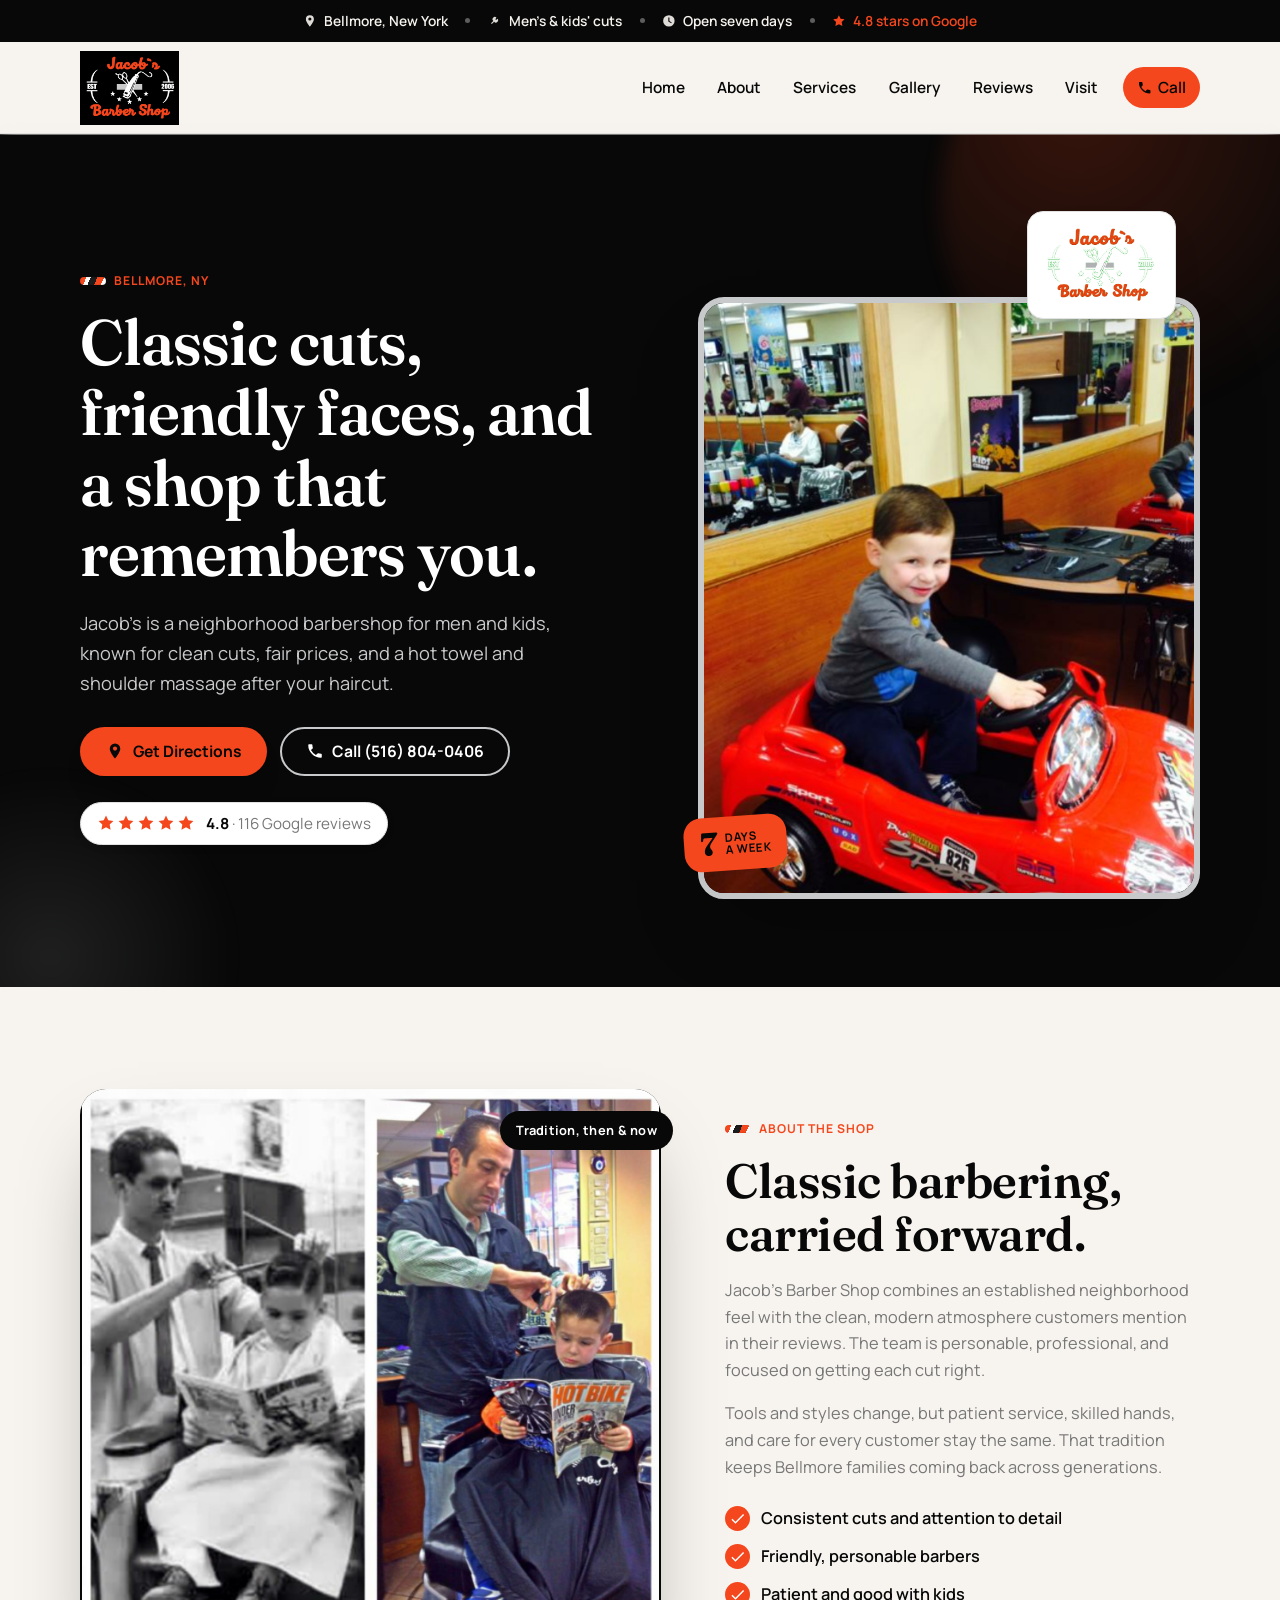
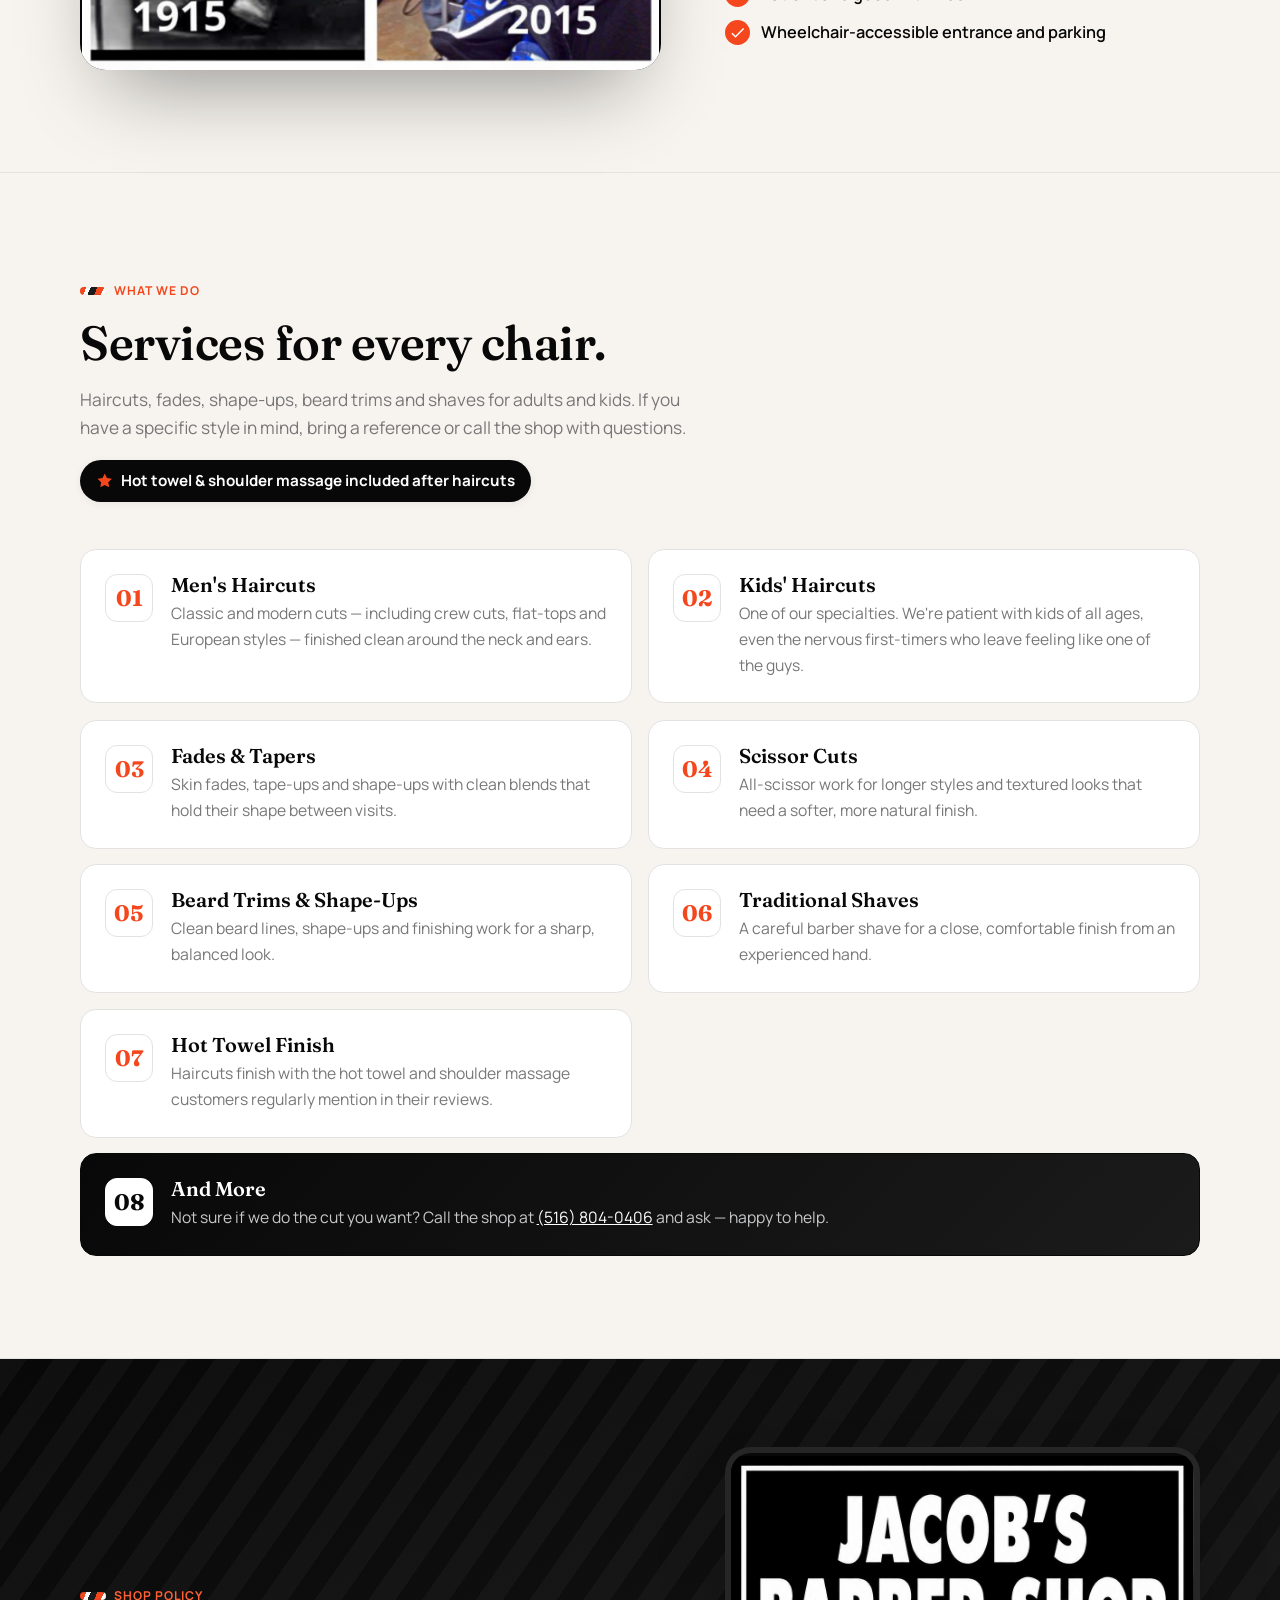
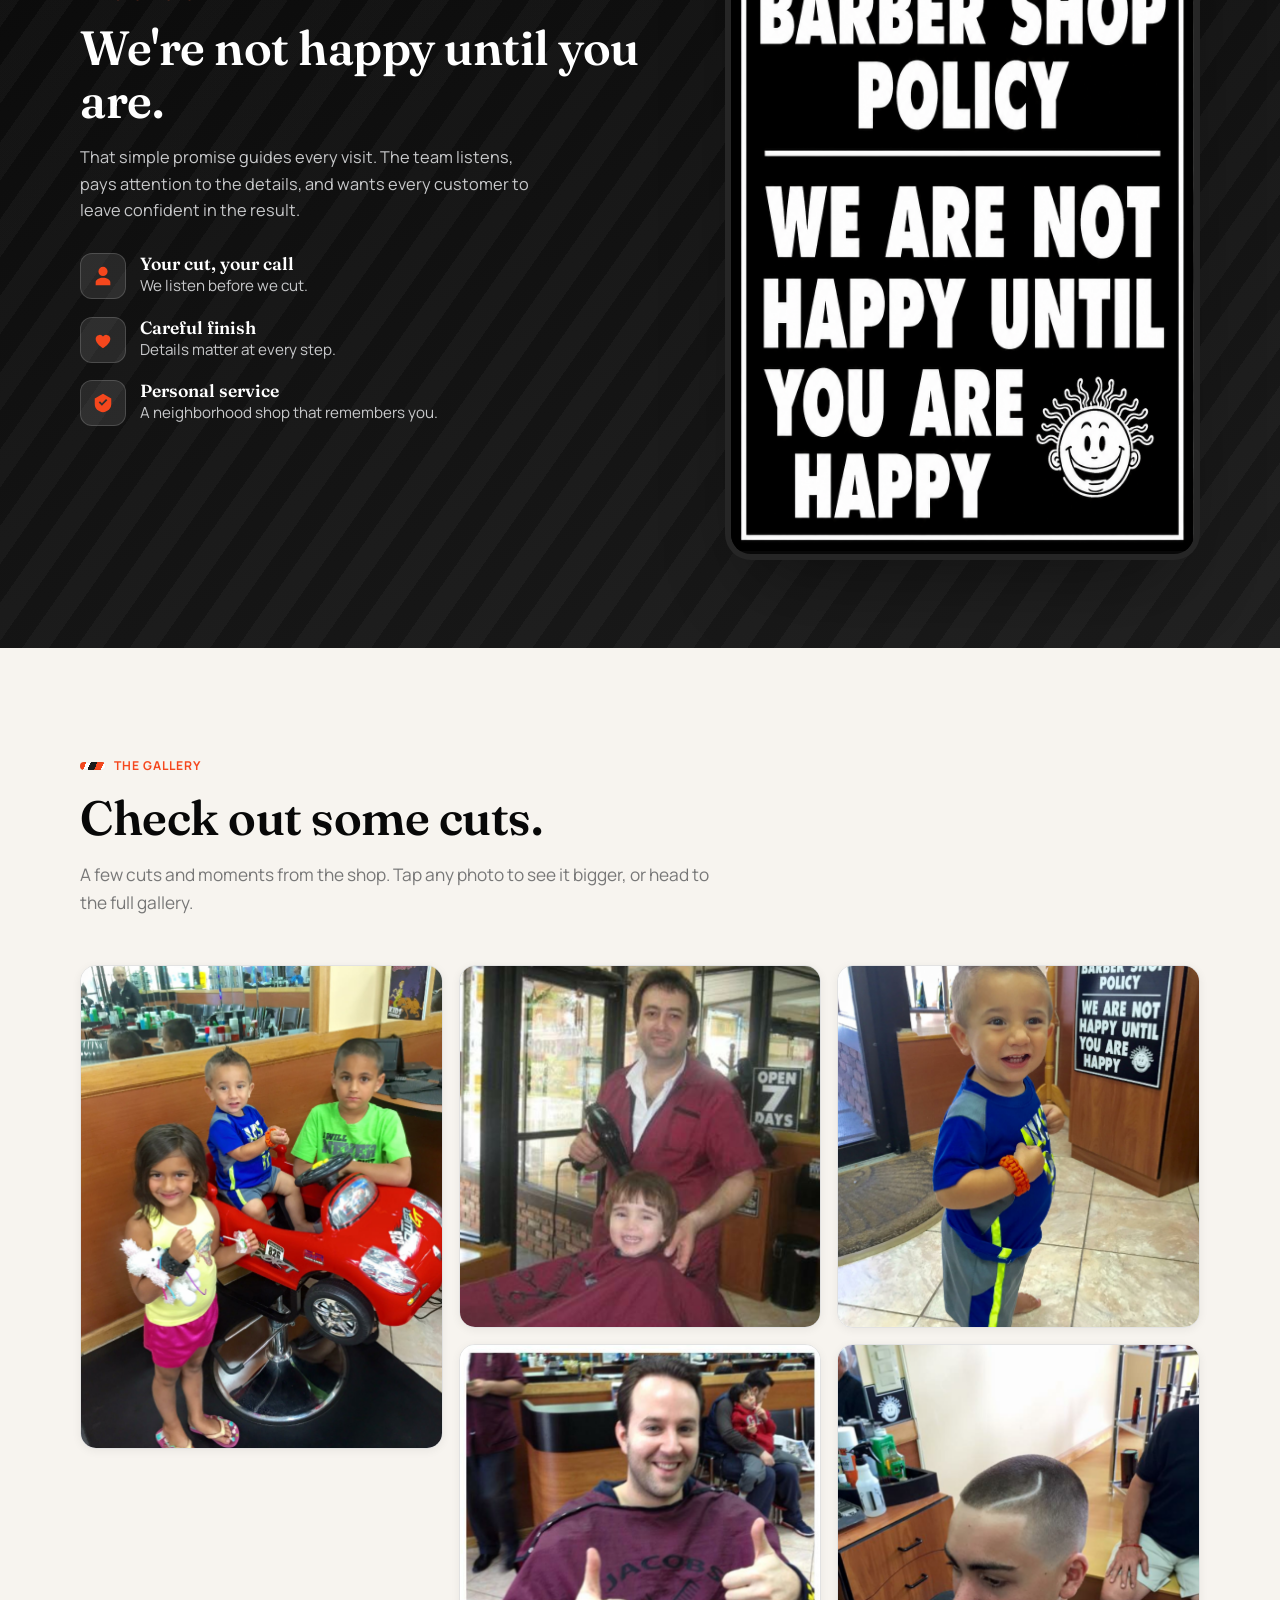
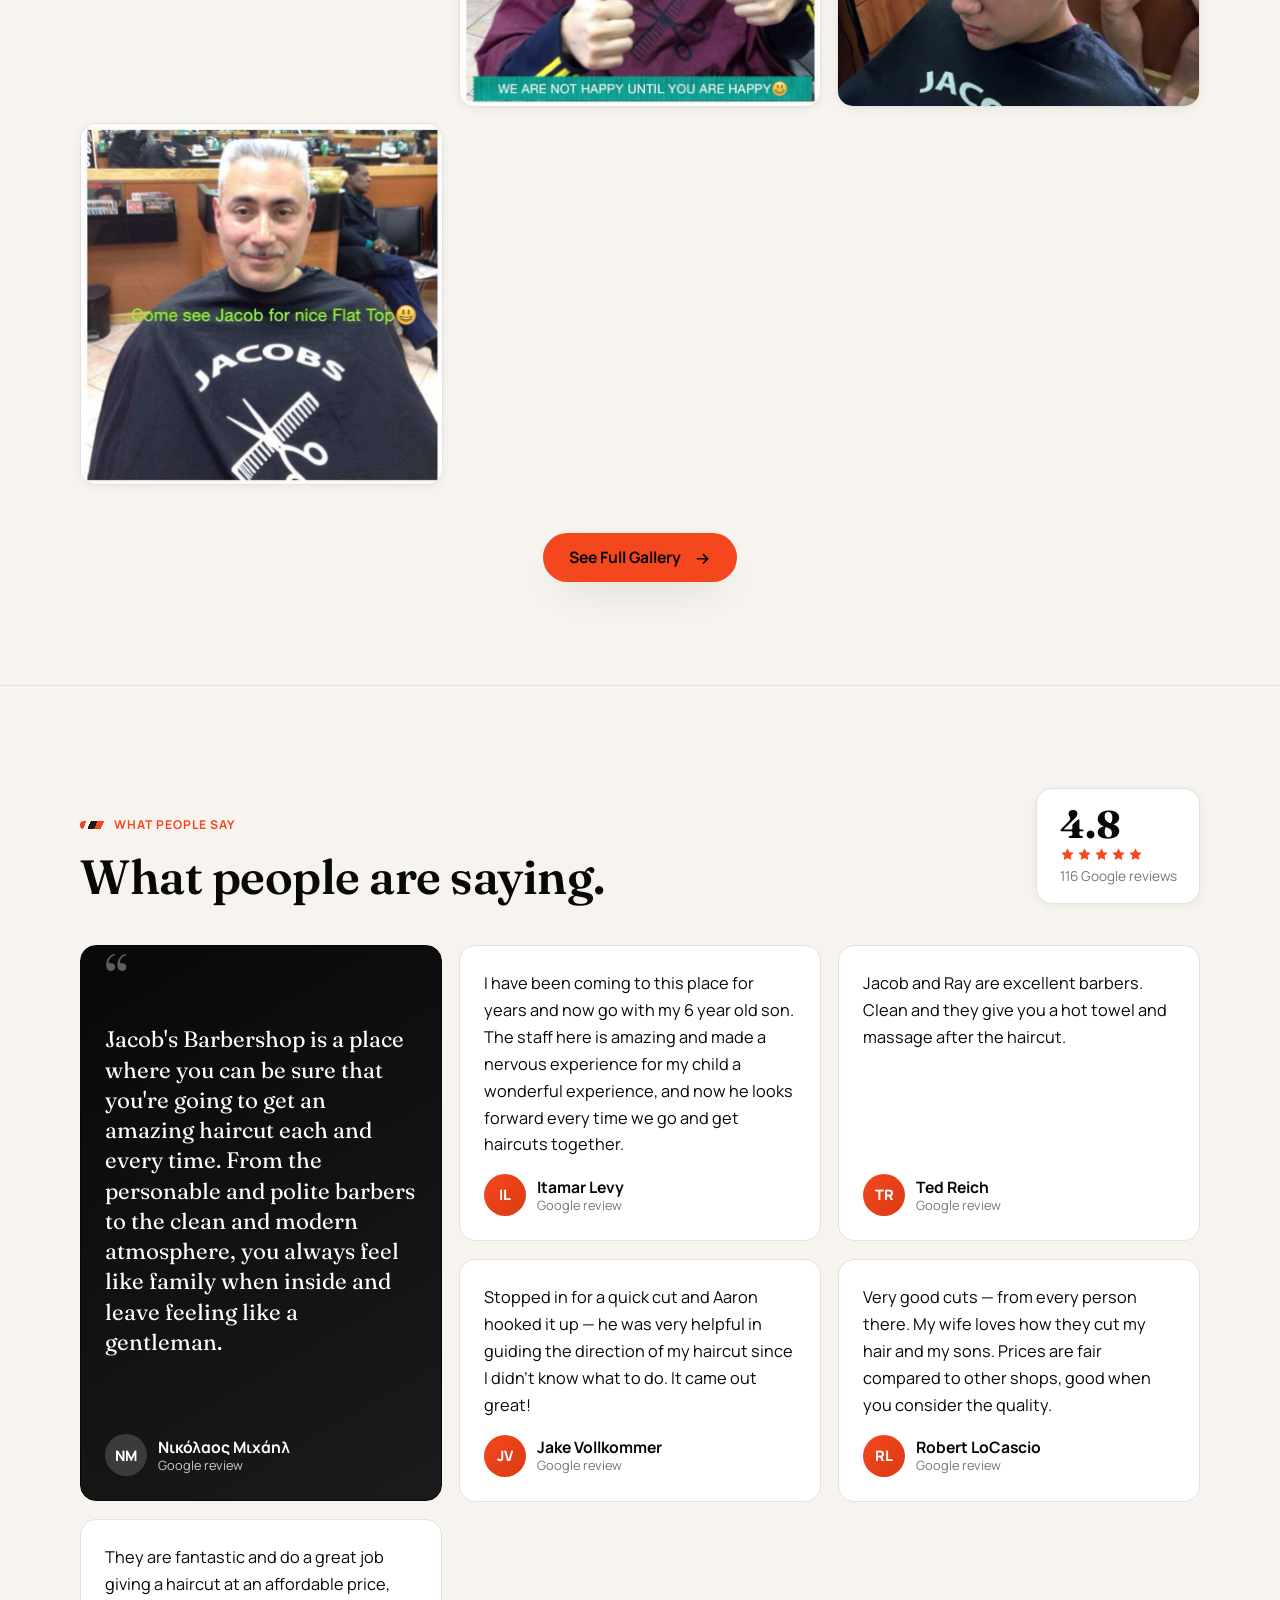
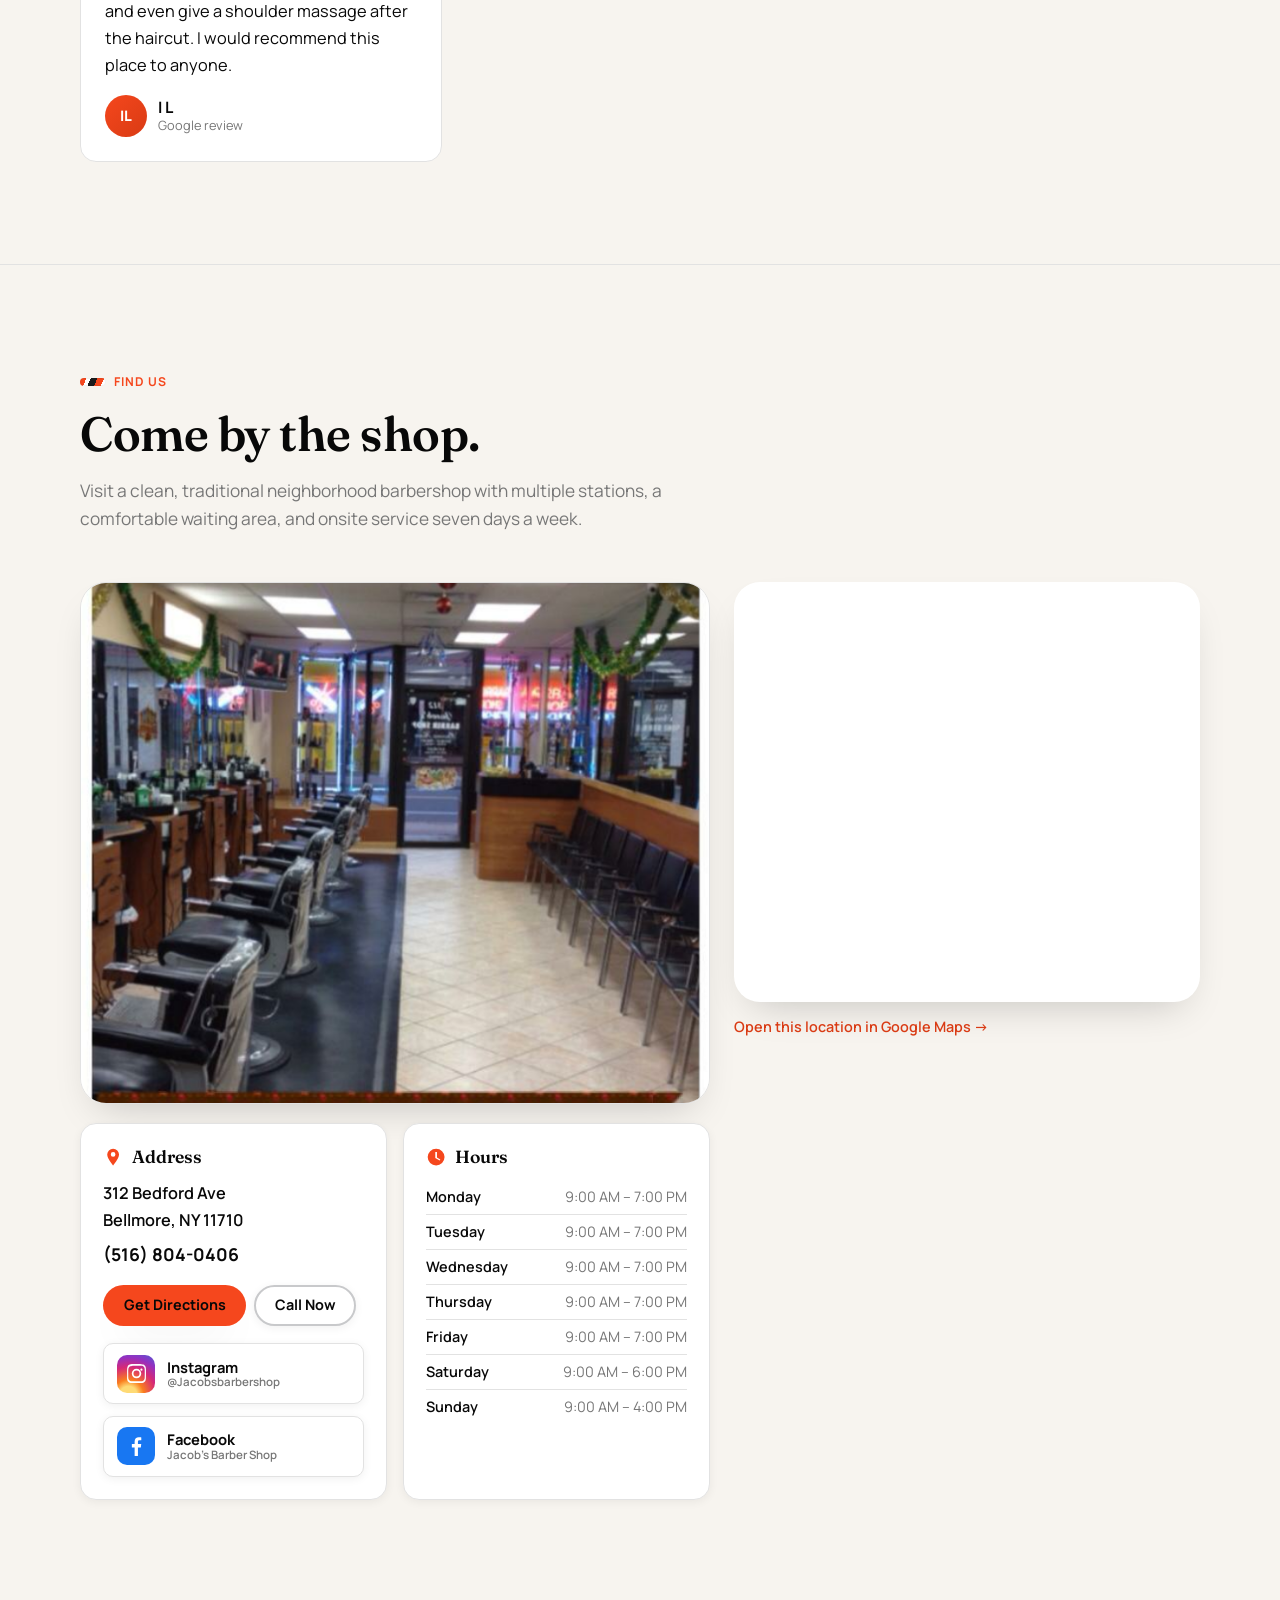
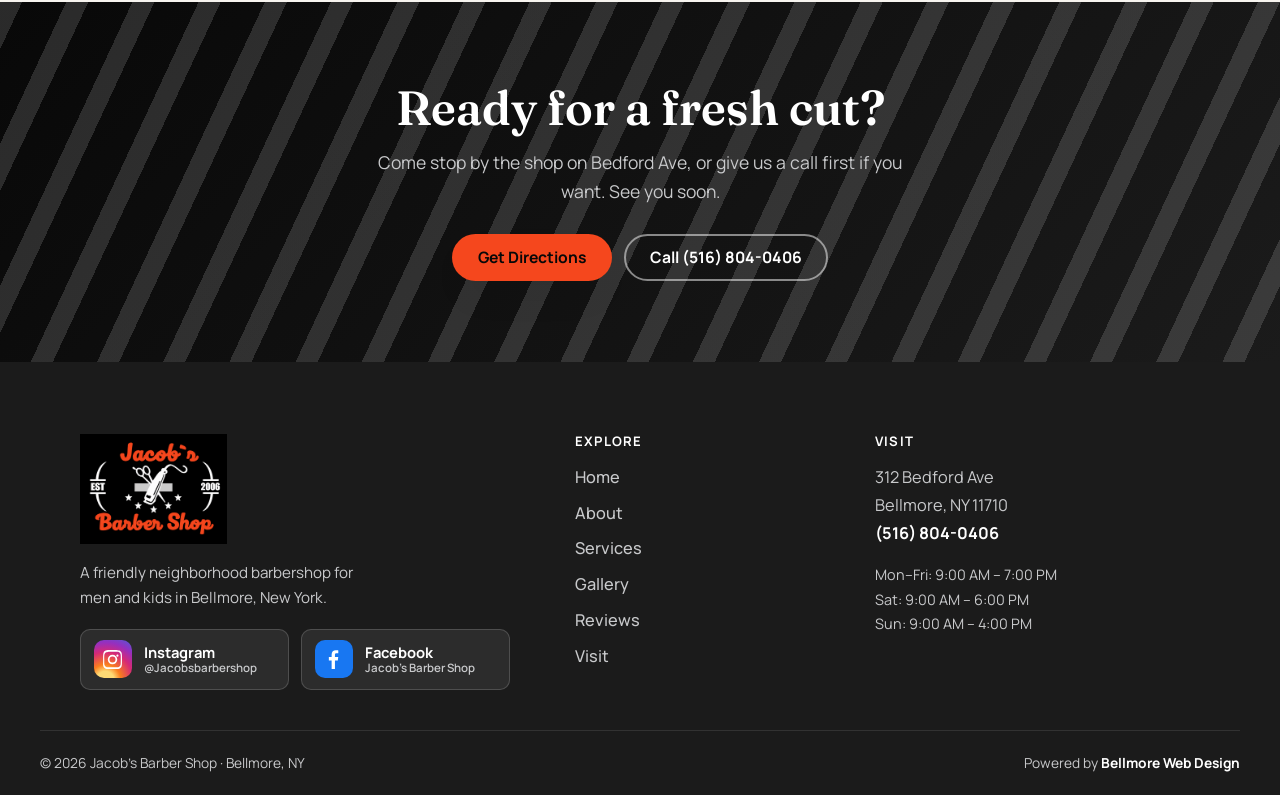
==== commit d2c8a12d: "Merge pull request #10 from Bellmorewebdesign/claude/elegant-barber-shop-site-e4vk1v Move hero logo " ====
--- a/index.html
+++ b/index.html
@@ -3,28 +3,28 @@
 <head>
   <meta charset="UTF-8" />
   <meta name="viewport" content="width=device-width, initial-scale=1.0" />
-  <meta name="theme-color" content="#14285a" />
-
-  <title>Elegant Barber Shop | Haircuts, Fades &amp; Kids' Cuts in Bellmore, NY</title>
-  <meta name="description" content="Elegant Barber Shop in Bellmore, NY offers men's and kids' haircuts, fades, scissor cuts, hair designs and hot towel shaves. Stop by on Bedford Ave — walk-ins welcome. Rated 4.9 stars on Google." />
+  <meta name="theme-color" content="#080808" />
+
+  <title>Jacob's Barber Shop | Haircuts &amp; Shaves in Bellmore, NY</title>
+  <meta name="description" content="Jacob's Barber Shop in Bellmore, NY offers men's and kids' haircuts, fades, shaves, hot towels and post-cut shoulder massages. Visit 312 Bedford Ave. Rated 4.8 stars on Google." />
 
   <!-- Canonical + social -->
   <link rel="canonical" href="index.html" />
   <meta property="og:type" content="website" />
-  <meta property="og:site_name" content="Elegant Barber Shop" />
-  <meta property="og:title" content="Elegant Barber Shop | Bellmore, NY Barbershop" />
-  <meta property="og:description" content="Men's and kids' haircuts, fades, hair designs and hot towel shaves in Bellmore, New York. Rated 4.9 stars on Google." />
-  <meta property="og:image" content="Elegant_logo.png" />
+  <meta property="og:site_name" content="Jacob's Barber Shop" />
+  <meta property="og:title" content="Jacob's Barber Shop | Bellmore, NY" />
+  <meta property="og:description" content="Friendly neighborhood haircuts, fades and shaves for men and kids in Bellmore. Rated 4.8 stars on Google." />
+  <meta property="og:image" content="jacobs-logo.png" />
   <meta property="og:url" content="index.html" />
   <meta name="twitter:card" content="summary_large_image" />
-  <meta name="twitter:title" content="Elegant Barber Shop | Bellmore, NY Barbershop" />
-  <meta name="twitter:description" content="Men's and kids' haircuts, fades, hair designs and hot towel shaves in Bellmore, New York." />
-  <meta name="twitter:image" content="Elegant_logo.png" />
+  <meta name="twitter:title" content="Jacob's Barber Shop | Bellmore, NY" />
+  <meta name="twitter:description" content="Friendly neighborhood haircuts, fades and shaves for men and kids in Bellmore." />
+  <meta name="twitter:image" content="jacobs-logo.png" />
 
   <!-- Favicons -->
-  <link rel="icon" type="image/png" href="favicon_elegant.png" />
-  <link rel="shortcut icon" type="image/png" href="favicon_elegant.png" />
-  <link rel="apple-touch-icon" href="favicon_elegant.png" />
+  <link rel="icon" type="image/png" href="jacobs-favicon.png" />
+  <link rel="shortcut icon" type="image/png" href="jacobs-favicon.png" />
+  <link rel="apple-touch-icon" href="jacobs-favicon.png" />
 
   <!-- Fonts -->
   <link rel="preconnect" href="https://fonts.googleapis.com" />
@@ -38,13 +38,13 @@
   {
     "@context": "https://schema.org",
     "@type": "BarberShop",
-    "name": "Elegant Barber Shop",
-    "image": "Elegant_logo.png",
+    "name": "Jacob's Barber Shop",
+    "image": "jacobs-logo.png",
     "url": "index.html",
-    "telephone": "+15166798909",
+    "telephone": "+15168040406",
     "address": {
       "@type": "PostalAddress",
-      "streetAddress": "210 Bedford Ave",
+      "streetAddress": "312 Bedford Ave",
       "addressLocality": "Bellmore",
       "addressRegion": "NY",
       "postalCode": "11710",
@@ -53,18 +53,22 @@
     "areaServed": "Bellmore, New York",
     "aggregateRating": {
       "@type": "AggregateRating",
-      "ratingValue": "4.9",
-      "reviewCount": "135",
+      "ratingValue": "4.8",
+      "reviewCount": "116",
       "bestRating": "5"
     },
     "openingHoursSpecification": [
-      { "@type": "OpeningHoursSpecification", "dayOfWeek": ["Monday","Tuesday","Wednesday","Thursday","Friday"], "opens": "08:30", "closes": "19:00" },
-      { "@type": "OpeningHoursSpecification", "dayOfWeek": "Saturday", "opens": "08:00", "closes": "18:00" },
-      { "@type": "OpeningHoursSpecification", "dayOfWeek": "Sunday", "opens": "09:00", "closes": "17:00" }
+      { "@type": "OpeningHoursSpecification", "dayOfWeek": ["Monday","Tuesday","Wednesday","Thursday","Friday"], "opens": "09:00", "closes": "19:00" },
+      { "@type": "OpeningHoursSpecification", "dayOfWeek": "Saturday", "opens": "09:00", "closes": "18:00" },
+      { "@type": "OpeningHoursSpecification", "dayOfWeek": "Sunday", "opens": "09:00", "closes": "16:00" }
+    ],
+    "amenityFeature": [
+      { "@type": "LocationFeatureSpecification", "name": "Wheelchair accessible entrance", "value": true },
+      { "@type": "LocationFeatureSpecification", "name": "Wheelchair accessible parking lot", "value": true }
     ],
     "sameAs": [
-      "https://www.instagram.com/elegantbarbershopbellmore/",
-      "https://www.tiktok.com/@ElegantBarbershop1"
+      "https://www.instagram.com/jacobsbarbershop/",
+      "https://www.facebook.com/profile.php?id=100066643489725"
     ]
   }
   </script>
@@ -81,15 +85,15 @@
       <span class="infobar__sep" aria-hidden="true"></span>
       <span class="infobar__item"><svg class="ico" aria-hidden="true" viewBox="0 0 24 24"><path d="M12 2a10 10 0 1 0 10 10A10 10 0 0 0 12 2Zm1 10.4 4 2.3-.8 1.4L11 13V6h2Z"/></svg>Open seven days</span>
       <span class="infobar__sep" aria-hidden="true"></span>
-      <span class="infobar__item infobar__item--star"><svg class="ico" aria-hidden="true" viewBox="0 0 24 24"><path d="m12 2 3 6.3 6.9.9-5 4.8 1.2 6.9L12 17.7 5.9 20.9 7.1 14l-5-4.8 6.9-.9Z"/></svg>4.9 stars on Google</span>
+      <span class="infobar__item infobar__item--star"><svg class="ico" aria-hidden="true" viewBox="0 0 24 24"><path d="m12 2 3 6.3 6.9.9-5 4.8 1.2 6.9L12 17.7 5.9 20.9 7.1 14l-5-4.8 6.9-.9Z"/></svg>4.8 stars on Google</span>
     </div>
   </div>
 
   <!-- ================= HEADER / NAV ================= -->
   <header class="site-header" id="top">
     <div class="wrap header__inner">
-      <a class="brand" href="index.html" aria-label="Elegant Barber Shop home">
-        <img src="Elegant_logo.png" alt="Elegant Barber Shop logo" class="brand__logo" width="180" height="58" />
+      <a class="brand" href="index.html" aria-label="Jacob's Barber Shop home">
+        <img src="jacobs-logo.png" alt="Jacob's Barber Shop logo" class="brand__logo" width="180" height="58" />
       </a>
 
       <nav class="nav" aria-label="Primary">
@@ -104,7 +108,7 @@
           <li><a href="gallery.html" class="nav__link">Gallery</a></li>
           <li><a href="#reviews" class="nav__link">Reviews</a></li>
           <li><a href="#visit" class="nav__link">Visit</a></li>
-          <li><a href="tel:+15166798909" class="nav__link nav__link--call">
+          <li><a href="tel:+15168040406" class="nav__link nav__link--call">
             <svg class="ico" aria-hidden="true" viewBox="0 0 24 24"><path d="M6.6 10.8a15.5 15.5 0 0 0 6.6 6.6l2.2-2.2a1 1 0 0 1 1-.24 11.4 11.4 0 0 0 3.6.58 1 1 0 0 1 1 1V20a1 1 0 0 1-1 1A17 17 0 0 1 3 4a1 1 0 0 1 1-1h3.5a1 1 0 0 1 1 1 11.4 11.4 0 0 0 .58 3.6 1 1 0 0 1-.24 1Z"/></svg>
             Call
           </a></li>
@@ -123,23 +127,23 @@
 
       <div class="wrap hero__grid">
         <div class="hero__content reveal">
-          <img class="hero__mark" src="Logo_nobackground.png" data-fallback="Elegant_logo.png" alt="Elegant Barber Shop" width="440" height="214" />
+          <img class="hero__mark" src="Logo_nobackground.png" data-fallback="jacobs-logo.png" alt="Jacob's Barber Shop" width="440" height="214" />
           <span class="eyebrow"><span class="eyebrow__dot" aria-hidden="true"></span>Bellmore, NY</span>
-          <h1 id="hero-title" class="hero__title">Fresh cuts for men and kids in Bellmore.</h1>
-          <p class="hero__lead">We're a family barbershop on Bedford Ave. Come get a cut, a fade, or a hot towel shave. And yeah, every haircut comes with a free hot towel and massage.</p>
+          <h1 id="hero-title" class="hero__title">Classic cuts, friendly faces, and a shop that remembers you.</h1>
+          <p class="hero__lead">Jacob's is a neighborhood barbershop for men and kids, known for clean cuts, fair prices, and a hot towel and shoulder massage after your haircut.</p>
 
           <div class="hero__actions">
-            <a class="btn btn--primary" href="https://www.google.com/maps/dir/?api=1&amp;destination=210+Bedford+Ave%2C+Bellmore%2C+NY+11710" target="_blank" rel="noopener noreferrer">
+            <a class="btn btn--primary" href="https://www.google.com/maps/dir/?api=1&amp;destination=312+Bedford+Ave%2C+Bellmore%2C+NY+11710" target="_blank" rel="noopener noreferrer">
               <svg class="ico" aria-hidden="true" viewBox="0 0 24 24"><path d="M12 2a7 7 0 0 0-7 7c0 5 7 13 7 13s7-8 7-13a7 7 0 0 0-7-7Zm0 9.5A2.5 2.5 0 1 1 12 6a2.5 2.5 0 0 1 0 5.5Z"/></svg>
               Get Directions
             </a>
-            <a class="btn btn--ghost" href="tel:+15166798909">
+            <a class="btn btn--ghost" href="tel:+15168040406">
               <svg class="ico" aria-hidden="true" viewBox="0 0 24 24"><path d="M6.6 10.8a15.5 15.5 0 0 0 6.6 6.6l2.2-2.2a1 1 0 0 1 1-.24 11.4 11.4 0 0 0 3.6.58 1 1 0 0 1 1 1V20a1 1 0 0 1-1 1A17 17 0 0 1 3 4a1 1 0 0 1 1-1h3.5a1 1 0 0 1 1 1 11.4 11.4 0 0 0 .58 3.6 1 1 0 0 1-.24 1Z"/></svg>
-              Call (516) 679-8909
+              Call (516) 804-0406
             </a>
           </div>
 
-          <div class="hero__rating" aria-label="Rated 4.9 out of 5 stars on Google from 135 reviews">
+          <div class="hero__rating" aria-label="Rated 4.8 out of 5 stars on Google from 116 reviews">
             <span class="stars" aria-hidden="true">
               <svg viewBox="0 0 24 24"><path d="m12 2 3 6.3 6.9.9-5 4.8 1.2 6.9L12 17.7 5.9 20.9 7.1 14l-5-4.8 6.9-.9Z"/></svg>
               <svg viewBox="0 0 24 24"><path d="m12 2 3 6.3 6.9.9-5 4.8 1.2 6.9L12 17.7 5.9 20.9 7.1 14l-5-4.8 6.9-.9Z"/></svg>
@@ -147,7 +151,7 @@
               <svg viewBox="0 0 24 24"><path d="m12 2 3 6.3 6.9.9-5 4.8 1.2 6.9L12 17.7 5.9 20.9 7.1 14l-5-4.8 6.9-.9Z"/></svg>
               <svg viewBox="0 0 24 24"><path d="m12 2 3 6.3 6.9.9-5 4.8 1.2 6.9L12 17.7 5.9 20.9 7.1 14l-5-4.8 6.9-.9Z"/></svg>
             </span>
-            <span class="hero__rating-text"><strong>4.9</strong> · 135 Google reviews</span>
+            <span class="hero__rating-text"><strong>4.8</strong> · 116 Google reviews</span>
           </div>
         </div>
 
@@ -156,7 +160,7 @@
             <img src="Logo_nobackground.png" data-fallback="Elegant_logo.png" alt="" width="360" height="176" />
           </div>
           <figure class="hero__photo">
-            <img src="3-boys.png" alt="Three smiling young customers after their haircuts at Elegant Barber Shop" width="520" height="640" loading="lazy" />
+            <img src="3-boys.png" alt="Child seated in a red car-shaped barber chair at Jacob's Barber Shop" width="520" height="640" loading="lazy" />
           </figure>
           <div class="hero__chip">
             <span class="hero__chip-num">7</span>
@@ -170,20 +174,20 @@
     <section class="section about" id="about" aria-labelledby="about-title">
       <div class="wrap about__grid">
         <figure class="about__media reveal">
-          <img src="Barbershop_elegant.png" alt="A barber giving a young customer a haircut inside Elegant Barber Shop" width="600" height="720" loading="lazy" />
-          <span class="about__badge" aria-hidden="true">Est. in Bellmore</span>
+          <img src="barbershop-tradition.png" alt="Side-by-side child haircut scenes from 1915 and 2015" width="600" height="720" loading="lazy" />
+          <span class="about__badge" aria-hidden="true">Tradition, then &amp; now</span>
         </figure>
 
         <div class="about__content reveal">
           <span class="eyebrow"><span class="eyebrow__dot" aria-hidden="true"></span>About the shop</span>
-          <h2 id="about-title" class="section__title">A local shop that actually cares about your cut.</h2>
-          <p>Elegant Barber Shop is a spot in Bellmore that keeps the neighborhood looking sharp. Stan and the team know what they're doing, and they take the time to get your cut right instead of rushing you out the door.</p>
-          <p>We cut hair for men and kids of every age. Trim, fade, lineup, or hot towel shave — whatever you come in for, the plan is simple: you leave happy with how you look.</p>
+          <h2 id="about-title" class="section__title">Classic barbering, carried forward.</h2>
+          <p>Jacob's Barber Shop combines an established neighborhood feel with the clean, modern atmosphere customers mention in their reviews. The team is personable, professional, and focused on getting each cut right.</p>
+          <p>Tools and styles change, but patient service, skilled hands, and care for every customer stay the same. That tradition keeps Bellmore families coming back across generations.</p>
           <ul class="about__list">
-            <li><svg class="ico" aria-hidden="true" viewBox="0 0 24 24"><path d="M9 16.2 4.8 12l-1.4 1.4L9 19 21 7l-1.4-1.4Z"/></svg>They actually pay attention to detail</li>
-            <li><svg class="ico" aria-hidden="true" viewBox="0 0 24 24"><path d="M9 16.2 4.8 12l-1.4 1.4L9 19 21 7l-1.4-1.4Z"/></svg>Same great cut every time you come in</li>
-            <li><svg class="ico" aria-hidden="true" viewBox="0 0 24 24"><path d="M9 16.2 4.8 12l-1.4 1.4L9 19 21 7l-1.4-1.4Z"/></svg>Patient and really good with kids</li>
-            <li><svg class="ico" aria-hidden="true" viewBox="0 0 24 24"><path d="M9 16.2 4.8 12l-1.4 1.4L9 19 21 7l-1.4-1.4Z"/></svg>Chill, friendly vibe when you walk in</li>
+            <li><svg class="ico" aria-hidden="true" viewBox="0 0 24 24"><path d="M9 16.2 4.8 12l-1.4 1.4L9 19 21 7l-1.4-1.4Z"/></svg>Consistent cuts and attention to detail</li>
+            <li><svg class="ico" aria-hidden="true" viewBox="0 0 24 24"><path d="M9 16.2 4.8 12l-1.4 1.4L9 19 21 7l-1.4-1.4Z"/></svg>Friendly, personable barbers</li>
+            <li><svg class="ico" aria-hidden="true" viewBox="0 0 24 24"><path d="M9 16.2 4.8 12l-1.4 1.4L9 19 21 7l-1.4-1.4Z"/></svg>Patient and good with kids</li>
+            <li><svg class="ico" aria-hidden="true" viewBox="0 0 24 24"><path d="M9 16.2 4.8 12l-1.4 1.4L9 19 21 7l-1.4-1.4Z"/></svg>Wheelchair-accessible entrance and parking</li>
           </ul>
         </div>
       </div>
@@ -195,8 +199,8 @@
         <div class="section__head reveal">
           <span class="eyebrow"><span class="eyebrow__dot" aria-hidden="true"></span>What we do</span>
           <h2 id="services-title" class="section__title">Services for every chair.</h2>
-          <p class="section__intro">Here's some of what we do. Skin fades, tape-ups, shape-ups, flat-tops, crew cuts, mohawks, color, head designs, European styles, and of course a good old hot towel shave. Want a cut that's not on the list? Just call and ask.</p>
-          <p class="offer-note"><svg class="ico" aria-hidden="true" viewBox="0 0 24 24"><path d="m12 2 3 6.3 6.9.9-5 4.8 1.2 6.9L12 17.7 5.9 20.9 7.1 14l-5-4.8 6.9-.9Z"/></svg>Free hot towel &amp; massage with every haircut</p>
+          <p class="section__intro">Haircuts, fades, shape-ups, beard trims and shaves for adults and kids. If you have a specific style in mind, bring a reference or call the shop with questions.</p>
+          <p class="offer-note"><svg class="ico" aria-hidden="true" viewBox="0 0 24 24"><path d="m12 2 3 6.3 6.9.9-5 4.8 1.2 6.9L12 17.7 5.9 20.9 7.1 14l-5-4.8 6.9-.9Z"/></svg>Hot towel &amp; shoulder massage included after haircuts</p>
         </div>
 
         <ol class="services__list">
@@ -231,29 +235,29 @@
           <li class="service reveal">
             <span class="service__num">05</span>
             <div class="service__body">
-              <h3 class="service__title">Hair Designs &amp; Lineups</h3>
-              <p>Crisp lineups, head designs and mohawks, done with a steady hand and an eye for detail.</p>
+              <h3 class="service__title">Beard Trims &amp; Shape-Ups</h3>
+              <p>Clean beard lines, shape-ups and finishing work for a sharp, balanced look.</p>
             </div>
           </li>
           <li class="service reveal">
             <span class="service__num">06</span>
             <div class="service__body">
-              <h3 class="service__title">Hot Towel Razor Shaves</h3>
-              <p>A traditional hot towel razor shave for a close, comfortable finish — plus a free hot towel and massage with every haircut.</p>
+              <h3 class="service__title">Traditional Shaves</h3>
+              <p>A careful barber shave for a close, comfortable finish from an experienced hand.</p>
             </div>
           </li>
           <li class="service reveal">
             <span class="service__num">07</span>
             <div class="service__body">
-              <h3 class="service__title">Color</h3>
-              <p>Color services to cover the gray or refresh your look, applied with a careful, natural finish.</p>
+              <h3 class="service__title">Hot Towel Finish</h3>
+              <p>Haircuts finish with the hot towel and shoulder massage customers regularly mention in their reviews.</p>
             </div>
           </li>
           <li class="service service--more reveal">
             <span class="service__num">08</span>
             <div class="service__body">
               <h3 class="service__title">And More</h3>
-              <p>Not sure if we do the cut you want? Just call the shop at <a href="tel:+15166798909">(516)&nbsp;679-8909</a> and ask — happy to help.</p>
+              <p>Not sure if we do the cut you want? Call the shop at <a href="tel:+15168040406">(516)&nbsp;804-0406</a> and ask — happy to help.</p>
             </div>
           </li>
         </ol>
@@ -264,26 +268,26 @@
     <section class="family" aria-labelledby="family-title">
       <div class="wrap family__grid">
         <div class="family__content reveal">
-          <span class="eyebrow eyebrow--light"><span class="eyebrow__dot" aria-hidden="true"></span>Family friendly</span>
-          <h2 id="family-title" class="section__title section__title--light">Kids' cuts are kind of our thing.</h2>
-          <p>The barbers are patient and easygoing with younger kids, so even the nervous first-timers end up having a good time. That's why parents keep coming back with the whole family.</p>
+          <span class="eyebrow eyebrow--light"><span class="eyebrow__dot" aria-hidden="true"></span>Shop policy</span>
+          <h2 id="family-title" class="section__title section__title--light">We're not happy until you are.</h2>
+          <p>That simple promise guides every visit. The team listens, pays attention to the details, and wants every customer to leave confident in the result.</p>
           <div class="family__points">
             <div class="family__point">
               <span class="family__point-ico" aria-hidden="true"><svg viewBox="0 0 24 24"><path d="M12 2a5 5 0 1 0 5 5 5 5 0 0 0-5-5Zm0 12c-4 0-8 2-8 5v3h16v-3c0-3-4-5-8-5Z"/></svg></span>
-              <div><h3>Great with kids</h3><p>Easy cuts for every age.</p></div>
+              <div><h3>Your cut, your call</h3><p>We listen before we cut.</p></div>
             </div>
             <div class="family__point">
               <span class="family__point-ico" aria-hidden="true"><svg viewBox="0 0 24 24"><path d="M12 21s-8-4.5-8-10a4.5 4.5 0 0 1 8-2.9A4.5 4.5 0 0 1 20 11c0 5.5-8 10-8 10Z"/></svg></span>
-              <div><h3>Patient service</h3><p>No rushing, ever.</p></div>
+              <div><h3>Careful finish</h3><p>Details matter at every step.</p></div>
             </div>
             <div class="family__point">
               <span class="family__point-ico" aria-hidden="true"><svg viewBox="0 0 24 24"><path d="M12 2 3 7v6c0 5 3.8 8.4 9 9 5.2-.6 9-4 9-9V7Zm-1.2 13-3.5-3.5 1.4-1.4 2.1 2.1 4.5-4.5 1.4 1.4Z"/></svg></span>
-              <div><h3>Welcoming spot</h3><p>Relaxed, friendly, and local.</p></div>
+              <div><h3>Personal service</h3><p>A neighborhood shop that remembers you.</p></div>
             </div>
           </div>
         </div>
         <figure class="family__media family__media--poster reveal">
-          <img src="Kids_haircuts.png" data-fallback="3-boys.png" alt="Elegant Barber Shop poster highlighting that the shop specializes in kids' haircuts" width="900" height="700" loading="lazy" />
+          <img src="Kids_haircuts.png" data-fallback="3-boys.png" alt="Jacob's Barber Shop customer satisfaction policy sign" width="900" height="700" loading="lazy" />
         </figure>
       </div>
     </section>
@@ -317,8 +321,8 @@
             <span class="eyebrow"><span class="eyebrow__dot" aria-hidden="true"></span>What people say</span>
             <h2 id="reviews-title" class="section__title">What people are saying.</h2>
           </div>
-          <div class="reviews__score" aria-label="4.9 out of 5 stars from 135 Google reviews">
-            <span class="reviews__score-num">4.9</span>
+          <div class="reviews__score" aria-label="4.8 out of 5 stars from 116 Google reviews">
+            <span class="reviews__score-num">4.8</span>
             <span class="stars stars--sm" aria-hidden="true">
               <svg viewBox="0 0 24 24"><path d="m12 2 3 6.3 6.9.9-5 4.8 1.2 6.9L12 17.7 5.9 20.9 7.1 14l-5-4.8 6.9-.9Z"/></svg>
               <svg viewBox="0 0 24 24"><path d="m12 2 3 6.3 6.9.9-5 4.8 1.2 6.9L12 17.7 5.9 20.9 7.1 14l-5-4.8 6.9-.9Z"/></svg>
@@ -326,57 +330,57 @@
               <svg viewBox="0 0 24 24"><path d="m12 2 3 6.3 6.9.9-5 4.8 1.2 6.9L12 17.7 5.9 20.9 7.1 14l-5-4.8 6.9-.9Z"/></svg>
               <svg viewBox="0 0 24 24"><path d="m12 2 3 6.3 6.9.9-5 4.8 1.2 6.9L12 17.7 5.9 20.9 7.1 14l-5-4.8 6.9-.9Z"/></svg>
             </span>
-            <span class="reviews__score-sub">135 Google reviews</span>
+            <span class="reviews__score-sub">116 Google reviews</span>
           </div>
         </div>
 
         <div class="reviews__rail">
           <article class="review reviews__feature reveal">
             <span class="review__mark" aria-hidden="true">&ldquo;</span>
-            <p class="review__text">Stan and the team are welcoming and very talented barbers. They show care and attention to detail. I leave with a high quality fade every time.</p>
+            <p class="review__text">Jacob's Barbershop is a place where you can be sure that you're going to get an amazing haircut each and every time. From the personable and polite barbers to the clean and modern atmosphere, you always feel like family when inside and leave feeling like a gentleman.</p>
             <div class="review__by">
-              <span class="review__avatar" aria-hidden="true">BG</span>
-              <span class="review__meta"><strong>Brian Gibbs</strong><span>Google review</span></span>
+              <span class="review__avatar" aria-hidden="true">NM</span>
+              <span class="review__meta"><strong>Νικόλαος Μιχάηλ</strong><span>Google review</span></span>
             </div>
           </article>
 
           <article class="review reveal">
-            <p class="review__text">Incredible barber, but even better people. They are patient, fun, and welcoming. Great prices for the quality of work.</p>
+            <p class="review__text">I have been coming to this place for years and now go with my 6 year old son. The staff here is amazing and made a nervous experience for my child a wonderful experience, and now he looks forward every time we go and get haircuts together.</p>
             <div class="review__by">
-              <span class="review__avatar" aria-hidden="true">LC</span>
-              <span class="review__meta"><strong>Luke Castellano</strong><span>Google review</span></span>
+              <span class="review__avatar" aria-hidden="true">IL</span>
+              <span class="review__meta"><strong>Itamar Levy</strong><span>Google review</span></span>
             </div>
           </article>
 
           <article class="review reveal">
-            <p class="review__text">Stan is the man. A gentleman to visit and great with little kids. Cuts are on point.</p>
+            <p class="review__text">Jacob and Ray are excellent barbers. Clean and they give you a hot towel and massage after the haircut.</p>
             <div class="review__by">
-              <span class="review__avatar" aria-hidden="true">JL</span>
-              <span class="review__meta"><strong>Justin Lieberman</strong><span>Google review</span></span>
+              <span class="review__avatar" aria-hidden="true">TR</span>
+              <span class="review__meta"><strong>Ted Reich</strong><span>Google review</span></span>
             </div>
           </article>
 
           <article class="review reveal">
-            <p class="review__text">Stan and crew not only give amazing haircuts but are super friendly as well.</p>
+            <p class="review__text">Stopped in for a quick cut and Aaron hooked it up — he was very helpful in guiding the direction of my haircut since I didn't know what to do. It came out great!</p>
             <div class="review__by">
-              <span class="review__avatar" aria-hidden="true">RD</span>
-              <span class="review__meta"><strong>Rick DeLucia</strong><span>Google review</span></span>
+              <span class="review__avatar" aria-hidden="true">JV</span>
+              <span class="review__meta"><strong>Jake Vollkommer</strong><span>Google review</span></span>
             </div>
           </article>
 
           <article class="review reveal">
-            <p class="review__text">My six year old was terrified of the barber until we found Stan. Now he loves coming and feels like one of the guys.</p>
+            <p class="review__text">Very good cuts — from every person there. My wife loves how they cut my hair and my sons. Prices are fair compared to other shops, good when you consider the quality.</p>
             <div class="review__by">
-              <span class="review__avatar" aria-hidden="true">KS</span>
-              <span class="review__meta"><strong>Katie SP</strong><span>Google review</span></span>
+              <span class="review__avatar" aria-hidden="true">RL</span>
+              <span class="review__meta"><strong>Robert LoCascio</strong><span>Google review</span></span>
             </div>
           </article>
 
           <article class="review reveal">
-            <p class="review__text">Super reliable, clean, and always a great cut. Can't ask for more.</p>
+            <p class="review__text">They are fantastic and do a great job giving a haircut at an affordable price, and even give a shoulder massage after the haircut. I would recommend this place to anyone.</p>
             <div class="review__by">
-              <span class="review__avatar" aria-hidden="true">DL</span>
-              <span class="review__meta"><strong>David Lerner</strong><span>Google review</span></span>
+              <span class="review__avatar" aria-hidden="true">IL</span>
+              <span class="review__meta"><strong>I L</strong><span>Google review</span></span>
             </div>
           </article>
         </div>
@@ -388,33 +392,33 @@
       <div class="wrap">
         <div class="section__head reveal">
           <span class="eyebrow"><span class="eyebrow__dot" aria-hidden="true"></span>Find us</span>
-          <h2 id="visit-title" class="section__title">Come find us.</h2>
-          <p class="section__intro">Stop by for your next cut on Bedford Ave. Walk-ins are welcome, and you can always call ahead if you've got a question.</p>
+          <h2 id="visit-title" class="section__title">Come by the shop.</h2>
+          <p class="section__intro">Visit a clean, traditional neighborhood barbershop with multiple stations, a comfortable waiting area, and onsite service seven days a week.</p>
         </div>
 
         <div class="visit__grid">
           <div class="visit__info reveal">
             <figure class="visit__photo">
-              <img src="exterior-barbershop.png" alt="The storefront of Elegant Barber Shop on Bedford Ave in Bellmore, with a classic barber pole" width="620" height="520" loading="lazy" />
+              <img src="exterior-barbershop.png" alt="Interior of Jacob's Barber Shop in Bellmore" width="620" height="520" loading="lazy" />
             </figure>
 
             <div class="visit__cards">
               <div class="visit__card">
                 <h3 class="visit__card-title"><svg class="ico" aria-hidden="true" viewBox="0 0 24 24"><path d="M12 2a7 7 0 0 0-7 7c0 5 7 13 7 13s7-8 7-13a7 7 0 0 0-7-7Zm0 9.5A2.5 2.5 0 1 1 12 6a2.5 2.5 0 0 1 0 5.5Z"/></svg>Address</h3>
-                <p class="visit__addr">210 Bedford Ave<br>Bellmore, NY 11710</p>
-                <p class="visit__phone"><a href="tel:+15166798909">(516) 679-8909</a></p>
+                <p class="visit__addr">312 Bedford Ave<br>Bellmore, NY 11710</p>
+                <p class="visit__phone"><a href="tel:+15168040406">(516) 804-0406</a></p>
                 <div class="visit__actions">
-                  <a class="btn btn--primary btn--sm" href="https://www.google.com/maps/dir/?api=1&amp;destination=210+Bedford+Ave%2C+Bellmore%2C+NY+11710" target="_blank" rel="noopener noreferrer">Get Directions</a>
-                  <a class="btn btn--ghost btn--sm" href="tel:+15166798909">Call Now</a>
+                  <a class="btn btn--primary btn--sm" href="https://www.google.com/maps/dir/?api=1&amp;destination=312+Bedford+Ave%2C+Bellmore%2C+NY+11710" target="_blank" rel="noopener noreferrer">Get Directions</a>
+                  <a class="btn btn--ghost btn--sm" href="tel:+15168040406">Call Now</a>
                 </div>
-                <div class="visit__social">
-                  <a href="https://www.instagram.com/elegantbarbershopbellmore/" target="_blank" rel="noopener noreferrer" aria-label="Elegant Barber Shop on Instagram">
-                    <svg class="ico" aria-hidden="true" viewBox="0 0 24 24"><path d="M12 2.2c3.2 0 3.6 0 4.9.07 1.2.06 1.8.25 2.2.42.6.22 1 .48 1.4.9.43.42.7.82.9 1.4.18.42.37 1.05.43 2.25.06 1.28.07 1.66.07 4.88s0 3.6-.07 4.88c-.06 1.2-.25 1.83-.42 2.25-.22.56-.48.97-.9 1.4-.42.42-.83.68-1.4.9-.42.17-1.05.36-2.25.42-1.28.06-1.66.07-4.88.07s-3.6 0-4.88-.07c-1.2-.06-1.83-.25-2.25-.42a3.9 3.9 0 0 1-1.4-.9 3.9 3.9 0 0 1-.9-1.4c-.17-.42-.36-1.05-.42-2.25C2.21 15.6 2.2 15.22 2.2 12s0-3.6.07-4.88c.06-1.2.25-1.83.42-2.25.22-.57.48-.98.9-1.4.42-.42.83-.68 1.4-.9.42-.17 1.05-.36 2.25-.42C8.4 2.21 8.78 2.2 12 2.2Zm0 1.8c-3.16 0-3.5.01-4.75.07-.9.04-1.4.2-1.72.32-.43.17-.74.37-1.06.7-.32.31-.52.62-.69 1.05-.13.32-.28.82-.32 1.72C3.4 8.9 3.4 9.24 3.4 12s0 3.1.06 4.35c.04.9.2 1.4.32 1.72.17.43.37.74.7 1.06.31.32.62.52 1.05.69.32.13.82.28 1.72.32 1.25.06 1.6.07 4.75.07s3.5-.01 4.75-.07c.9-.04 1.4-.2 1.72-.32.43-.17.74-.37 1.06-.7.32-.31.52-.62.69-1.05.13-.32.28-.82.32-1.72.06-1.25.07-1.6.07-4.35s0-3.1-.06-4.35c-.04-.9-.2-1.4-.32-1.72a2.8 2.8 0 0 0-.7-1.06 2.8 2.8 0 0 0-1.05-.69c-.32-.13-.82-.28-1.72-.32C15.5 4.01 15.16 4 12 4Zm0 3.06A4.94 4.94 0 1 1 12 17a4.94 4.94 0 0 1 0-9.88Zm0 1.8a3.14 3.14 0 1 0 0 6.28 3.14 3.14 0 0 0 0-6.28Zm5.13-2.02a1.15 1.15 0 1 1 0 2.3 1.15 1.15 0 0 1 0-2.3Z"/></svg>
-                    <span>@elegantbarbershopbellmore</span>
+                <div class="social-links" aria-label="Jacob's Barber Shop social media">
+                  <a class="social-link social-link--instagram" href="https://www.instagram.com/jacobsbarbershop/" target="_blank" rel="noopener noreferrer" aria-label="Follow Jacob's Barber Shop on Instagram at @Jacobsbarbershop">
+                    <span class="social-link__icon" aria-hidden="true"><svg viewBox="0 0 24 24"><path d="M12 2.2c3.2 0 3.6 0 4.9.07 1.2.06 1.8.25 2.2.42.6.22 1 .48 1.4.9.43.42.7.82.9 1.4.18.42.37 1.05.43 2.25.06 1.28.07 1.66.07 4.88s0 3.6-.07 4.88c-.06 1.2-.25 1.83-.42 2.25-.22.56-.48.97-.9 1.4-.42.42-.83.68-1.4.9-.42.17-1.05.36-2.25.42-1.28.06-1.66.07-4.88.07s-3.6 0-4.88-.07c-1.2-.06-1.83-.25-2.25-.42a3.9 3.9 0 0 1-1.4-.9 3.9 3.9 0 0 1-.9-1.4c-.17-.42-.36-1.05-.42-2.25C2.21 15.6 2.2 15.22 2.2 12s0-3.6.07-4.88c.06-1.2.25-1.83.42-2.25.22-.57.48-.98.9-1.4.42-.42.83-.68 1.4-.9.42-.17 1.05-.36 2.25-.42C8.4 2.21 8.78 2.2 12 2.2Zm0 1.8c-3.16 0-3.5.01-4.75.07-.9.04-1.4.2-1.72.32-.43.17-.74.37-1.06.7-.32.31-.52.62-.69 1.05-.13.32-.28.82-.32 1.72C3.4 8.9 3.4 9.24 3.4 12s0 3.1.06 4.35c.04.9.2 1.4.32 1.72.17.43.37.74.7 1.06.31.32.62.52 1.05.69.32.13.82.28 1.72.32 1.25.06 1.6.07 4.75.07s3.5-.01 4.75-.07c.9-.04 1.4-.2 1.72-.32.43-.17.74-.37 1.06-.7.32-.31.52-.62.69-1.05.13-.32.28-.82.32-1.72.06-1.25.07-1.6.07-4.35s0-3.1-.06-4.35c-.04-.9-.2-1.4-.32-1.72a2.8 2.8 0 0 0-.7-1.06 2.8 2.8 0 0 0-1.05-.69c-.32-.13-.82-.28-1.72-.32C15.5 4.01 15.16 4 12 4Zm0 3.06A4.94 4.94 0 1 1 12 17a4.94 4.94 0 0 1 0-9.88Zm0 1.8a3.14 3.14 0 1 0 0 6.28 3.14 3.14 0 0 0 0-6.28Zm5.13-2.02a1.15 1.15 0 1 1 0 2.3 1.15 1.15 0 0 1 0-2.3Z"/></svg></span>
+                    <span class="social-link__text"><strong>Instagram</strong><small>@Jacobsbarbershop</small></span>
                   </a>
-                  <a href="https://www.tiktok.com/@ElegantBarbershop1" target="_blank" rel="noopener noreferrer" aria-label="Elegant Barber Shop on TikTok">
-                    <svg class="ico" aria-hidden="true" viewBox="0 0 24 24"><path d="M16.5 3c.3 2.2 1.6 3.9 3.8 4.2v2.5c-1.3.1-2.5-.3-3.8-1v5.9c0 3.6-2.6 6.4-6.1 6.4A6 6 0 0 1 4.4 15c0-3.4 3.1-6 6.6-5.4v2.7a3 3 0 0 0-1.1-.2 2.9 2.9 0 0 0-2.9 3 3 3 0 0 0 3 3c1.7 0 2.9-1.3 2.9-3.1V3Z"/></svg>
-                    <span>@ElegantBarbershop1</span>
+                  <a class="social-link social-link--facebook" href="https://www.facebook.com/profile.php?id=100066643489725" target="_blank" rel="noopener noreferrer" aria-label="Visit Jacob's Barber Shop on Facebook">
+                    <span class="social-link__icon" aria-hidden="true"><svg viewBox="0 0 24 24"><path d="M13.5 22v-9h3l.45-3.5H13.5V7.3c0-1 .28-1.7 1.75-1.7H17V2.5c-.3-.04-1.35-.12-2.6-.12-2.57 0-4.35 1.57-4.35 4.47V9.5H7.15V13h2.9v9h3.45Z"/></svg></span>
+                    <span class="social-link__text"><strong>Facebook</strong><small>Jacob's Barber Shop</small></span>
                   </a>
                 </div>
               </div>
@@ -423,13 +427,13 @@
                 <h3 class="visit__card-title"><svg class="ico" aria-hidden="true" viewBox="0 0 24 24"><path d="M12 2a10 10 0 1 0 10 10A10 10 0 0 0 12 2Zm1 10.4 4 2.3-.8 1.4L11 13V6h2Z"/></svg>Hours</h3>
                 <table class="hours">
                   <tbody>
-                    <tr><th scope="row">Monday</th><td>8:30 AM – 7:00 PM</td></tr>
-                    <tr><th scope="row">Tuesday</th><td>8:30 AM – 7:00 PM</td></tr>
-                    <tr><th scope="row">Wednesday</th><td>8:30 AM – 7:00 PM</td></tr>
-                    <tr><th scope="row">Thursday</th><td>8:30 AM – 7:00 PM</td></tr>
-                    <tr><th scope="row">Friday</th><td>8:30 AM – 7:00 PM</td></tr>
-                    <tr><th scope="row">Saturday</th><td>8:00 AM – 6:00 PM</td></tr>
-                    <tr><th scope="row">Sunday</th><td>9:00 AM – 5:00 PM</td></tr>
+                    <tr><th scope="row">Monday</th><td>9:00 AM – 7:00 PM</td></tr>
+                    <tr><th scope="row">Tuesday</th><td>9:00 AM – 7:00 PM</td></tr>
+                    <tr><th scope="row">Wednesday</th><td>9:00 AM – 7:00 PM</td></tr>
+                    <tr><th scope="row">Thursday</th><td>9:00 AM – 7:00 PM</td></tr>
+                    <tr><th scope="row">Friday</th><td>9:00 AM – 7:00 PM</td></tr>
+                    <tr><th scope="row">Saturday</th><td>9:00 AM – 6:00 PM</td></tr>
+                    <tr><th scope="row">Sunday</th><td>9:00 AM – 4:00 PM</td></tr>
                   </tbody>
                 </table>
               </div>
@@ -438,11 +442,11 @@
 
           <div class="visit__map reveal">
             <iframe
-              title="Map showing Elegant Barber Shop at 210 Bedford Ave, Bellmore, NY 11710"
-              src="https://www.google.com/maps?q=210%20Bedford%20Ave%2C%20Bellmore%2C%20NY%2011710&output=embed"
+              title="Map showing Jacob's Barber Shop at 312 Bedford Ave, Bellmore, NY 11710"
+              src="https://www.google.com/maps?q=312%20Bedford%20Ave%2C%20Bellmore%2C%20NY%2011710&output=embed"
               loading="lazy"
               referrerpolicy="no-referrer-when-downgrade"></iframe>
-            <a class="visit__streetview" href="https://www.google.com/maps/place/210+Bedford+Ave,+Bellmore,+NY+11710" target="_blank" rel="noopener noreferrer">Open this location in Google Maps →</a>
+            <a class="visit__streetview" href="https://www.google.com/maps/place/312+Bedford+Ave,+Bellmore,+NY+11710" target="_blank" rel="noopener noreferrer">Open this location in Google Maps →</a>
           </div>
         </div>
       </div>
@@ -455,8 +459,8 @@
         <h2 id="cta-title" class="cta__title">Ready for a fresh cut?</h2>
         <p class="cta__text">Come stop by the shop on Bedford Ave, or give us a call first if you want. See you soon.</p>
         <div class="cta__actions">
-          <a class="btn btn--primary" href="https://www.google.com/maps/dir/?api=1&amp;destination=210+Bedford+Ave%2C+Bellmore%2C+NY+11710" target="_blank" rel="noopener noreferrer">Get Directions</a>
-          <a class="btn btn--ghost btn--on-dark" href="tel:+15166798909">Call (516) 679-8909</a>
+          <a class="btn btn--primary" href="https://www.google.com/maps/dir/?api=1&amp;destination=312+Bedford+Ave%2C+Bellmore%2C+NY+11710" target="_blank" rel="noopener noreferrer">Get Directions</a>
+          <a class="btn btn--ghost btn--on-dark" href="tel:+15168040406">Call (516) 804-0406</a>
         </div>
       </div>
     </section>
@@ -466,14 +470,16 @@
   <footer class="site-footer">
     <div class="wrap footer__grid">
       <div class="footer__brand">
-        <img src="Elegant_logo.png" alt="Elegant Barber Shop logo" class="footer__logo" width="200" height="64" loading="lazy" />
-        <p class="footer__tag">A family barbershop for men and kids in Bellmore, New York.</p>
-        <div class="footer__social">
-          <a href="https://www.instagram.com/elegantbarbershopbellmore/" target="_blank" rel="noopener noreferrer" aria-label="Instagram">
-            <svg class="ico" aria-hidden="true" viewBox="0 0 24 24"><path d="M12 2.2c3.2 0 3.6 0 4.9.07 1.2.06 1.8.25 2.2.42.6.22 1 .48 1.4.9.43.42.7.82.9 1.4.18.42.37 1.05.43 2.25.06 1.28.07 1.66.07 4.88s0 3.6-.07 4.88c-.06 1.2-.25 1.83-.42 2.25-.22.56-.48.97-.9 1.4-.42.42-.83.68-1.4.9-.42.17-1.05.36-2.25.42-1.28.06-1.66.07-4.88.07s-3.6 0-4.88-.07c-1.2-.06-1.83-.25-2.25-.42a3.9 3.9 0 0 1-1.4-.9 3.9 3.9 0 0 1-.9-1.4c-.17-.42-.36-1.05-.42-2.25C2.21 15.6 2.2 15.22 2.2 12s0-3.6.07-4.88c.06-1.2.25-1.83.42-2.25.22-.57.48-.98.9-1.4.42-.42.83-.68 1.4-.9.42-.17 1.05-.36 2.25-.42C8.4 2.21 8.78 2.2 12 2.2Zm0 4.86A4.94 4.94 0 1 1 12 17a4.94 4.94 0 0 1 0-9.94Zm0 1.8a3.14 3.14 0 1 0 0 6.28 3.14 3.14 0 0 0 0-6.28Zm5.13-2.02a1.15 1.15 0 1 1 0 2.3 1.15 1.15 0 0 1 0-2.3Z"/></svg>
+        <img src="jacobs-logo.png" alt="Jacob's Barber Shop logo" class="footer__logo" width="200" height="64" loading="lazy" />
+        <p class="footer__tag">A friendly neighborhood barbershop for men and kids in Bellmore, New York.</p>
+        <div class="social-links" aria-label="Jacob's Barber Shop social media">
+          <a class="social-link social-link--instagram" href="https://www.instagram.com/jacobsbarbershop/" target="_blank" rel="noopener noreferrer" aria-label="Follow Jacob's Barber Shop on Instagram at @Jacobsbarbershop">
+            <span class="social-link__icon" aria-hidden="true"><svg viewBox="0 0 24 24"><path d="M12 2.2c3.2 0 3.6 0 4.9.07 1.2.06 1.8.25 2.2.42.6.22 1 .48 1.4.9.43.42.7.82.9 1.4.18.42.37 1.05.43 2.25.06 1.28.07 1.66.07 4.88s0 3.6-.07 4.88c-.06 1.2-.25 1.83-.42 2.25-.22.56-.48.97-.9 1.4-.42.42-.83.68-1.4.9-.42.17-1.05.36-2.25.42-1.28.06-1.66.07-4.88.07s-3.6 0-4.88-.07c-1.2-.06-1.83-.25-2.25-.42a3.9 3.9 0 0 1-1.4-.9 3.9 3.9 0 0 1-.9-1.4c-.17-.42-.36-1.05-.42-2.25C2.21 15.6 2.2 15.22 2.2 12s0-3.6.07-4.88c.06-1.2.25-1.83.42-2.25.22-.57.48-.98.9-1.4.42-.42.83-.68 1.4-.9.42-.17 1.05-.36 2.25-.42C8.4 2.21 8.78 2.2 12 2.2Zm0 1.8c-3.16 0-3.5.01-4.75.07-.9.04-1.4.2-1.72.32-.43.17-.74.37-1.06.7-.32.31-.52.62-.69 1.05-.13.32-.28.82-.32 1.72C3.4 8.9 3.4 9.24 3.4 12s0 3.1.06 4.35c.04.9.2 1.4.32 1.72.17.43.37.74.7 1.06.31.32.62.52 1.05.69.32.13.82.28 1.72.32 1.25.06 1.6.07 4.75.07s3.5-.01 4.75-.07c.9-.04 1.4-.2 1.72-.32.43-.17.74-.37 1.06-.7.32-.31.52-.62.69-1.05.13-.32.28-.82.32-1.72.06-1.25.07-1.6.07-4.35s0-3.1-.06-4.35c-.04-.9-.2-1.4-.32-1.72a2.8 2.8 0 0 0-.7-1.06 2.8 2.8 0 0 0-1.05-.69c-.32-.13-.82-.28-1.72-.32C15.5 4.01 15.16 4 12 4Zm0 3.06A4.94 4.94 0 1 1 12 17a4.94 4.94 0 0 1 0-9.88Zm0 1.8a3.14 3.14 0 1 0 0 6.28 3.14 3.14 0 0 0 0-6.28Zm5.13-2.02a1.15 1.15 0 1 1 0 2.3 1.15 1.15 0 0 1 0-2.3Z"/></svg></span>
+            <span class="social-link__text"><strong>Instagram</strong><small>@Jacobsbarbershop</small></span>
           </a>
-          <a href="https://www.tiktok.com/@ElegantBarbershop1" target="_blank" rel="noopener noreferrer" aria-label="TikTok">
-            <svg class="ico" aria-hidden="true" viewBox="0 0 24 24"><path d="M16.5 3c.3 2.2 1.6 3.9 3.8 4.2v2.5c-1.3.1-2.5-.3-3.8-1v5.9c0 3.6-2.6 6.4-6.1 6.4A6 6 0 0 1 4.4 15c0-3.4 3.1-6 6.6-5.4v2.7a3 3 0 0 0-1.1-.2 2.9 2.9 0 0 0-2.9 3 3 3 0 0 0 3 3c1.7 0 2.9-1.3 2.9-3.1V3Z"/></svg>
+          <a class="social-link social-link--facebook" href="https://www.facebook.com/profile.php?id=100066643489725" target="_blank" rel="noopener noreferrer" aria-label="Visit Jacob's Barber Shop on Facebook">
+            <span class="social-link__icon" aria-hidden="true"><svg viewBox="0 0 24 24"><path d="M13.5 22v-9h3l.45-3.5H13.5V7.3c0-1 .28-1.7 1.75-1.7H17V2.5c-.3-.04-1.35-.12-2.6-.12-2.57 0-4.35 1.57-4.35 4.47V9.5H7.15V13h2.9v9h3.45Z"/></svg></span>
+            <span class="social-link__text"><strong>Facebook</strong><small>Jacob's Barber Shop</small></span>
           </a>
         </div>
       </div>
@@ -493,16 +499,16 @@
       <div class="footer__col">
         <h3 class="footer__heading">Visit</h3>
         <address class="footer__contact">
-          210 Bedford Ave<br>
+          312 Bedford Ave<br>
           Bellmore, NY 11710<br>
-          <a href="tel:+15166798909">(516) 679-8909</a>
+          <a href="tel:+15168040406">(516) 804-0406</a>
         </address>
-        <p class="footer__hours">Mon–Fri: 8:30 AM – 7:00 PM<br>Sat: 8:00 AM – 6:00 PM<br>Sun: 9:00 AM – 5:00 PM</p>
+        <p class="footer__hours">Mon–Fri: 9:00 AM – 7:00 PM<br>Sat: 9:00 AM – 6:00 PM<br>Sun: 9:00 AM – 4:00 PM</p>
       </div>
     </div>
 
     <div class="wrap footer__bottom">
-      <p>&copy; <span id="year">2026</span> Elegant Barber Shop · Bellmore, NY</p>
+      <p>&copy; <span id="year">2026</span> Jacob's Barber Shop · Bellmore, NY</p>
       <p class="footer__credit">Powered by <a href="https://bellmorewebdesign.com" target="_blank" rel="noopener noreferrer">Bellmore Web Design</a></p>
     </div>
   </footer>
--- a/styles.css
+++ b/styles.css
@@ -1,26 +1,36 @@
 /* =====================================================================
-   Elegant Barber Shop — shared styles (index.html + gallery.html)
-   Palette built from the shop logo: refined royal-navy blue, warm ivory
-   neutrals, chrome/silver, with barber red used only as a small accent.
+   Shared styles (index.html + gallery.html)
+   Palette: warm ivory, white, near-black, charcoal, barber orange,
+   and restrained silver details.
    ===================================================================== */
 
 :root {
-  /* Brand colors from the logo */
-  --navy: #14285a;         /* deep refined royal-navy */
-  --navy-800: #0f1f47;     /* darker navy for panels */
-  --royal: #1f4fb0;        /* royal blue accent */
-  --royal-600: #2a5fd0;    /* brighter royal for hovers */
-  --red: #c8202b;          /* barber red — sparingly */
-  --red-600: #a71a24;
-
-  /* Neutrals */
-  --ivory: #f7f3ec;        /* warm page background */
-  --cream: #fdfbf6;        /* card background */
-  --ink: #182231;          /* main text */
-  --slate: #576073;        /* muted text */
-  --silver: #d6d9e2;       /* chrome/borders */
-  --line: #e8e3d8;         /* hairlines on ivory */
-  --gold: #c9a24a;         /* subtle warm accent (stars) */
+  /* Brand palette */
+  --color-primary: #f5471d;
+  --color-primary-hover: #ff6035;
+  --color-primary-dark: #d93b14;
+  --color-black: #080808;
+  --color-charcoal: #1b1b1b;
+  --color-ivory: #f7f4ef;
+  --color-white: #ffffff;
+  --color-silver: #c8c9cb;
+  --color-muted: #777777;
+  --color-border: #e2e2e2;
+
+  /* Keep the existing component names mapped to the new palette. */
+  --navy: var(--color-black);
+  --navy-800: var(--color-charcoal);
+  --royal: var(--color-primary);
+  --royal-600: var(--color-primary-hover);
+  --red: var(--color-primary);
+  --red-600: var(--color-primary-dark);
+  --ivory: var(--color-ivory);
+  --cream: var(--color-white);
+  --ink: var(--color-black);
+  --slate: var(--color-muted);
+  --silver: var(--color-silver);
+  --line: var(--color-border);
+  --gold: var(--color-primary);
 
   /* Type */
   --font-display: "Fraunces", Georgia, "Times New Roman", serif;
@@ -30,9 +40,9 @@
   --wrap: 1200px;
   --radius: 16px;
   --radius-lg: 26px;
-  --shadow-sm: 0 2px 10px rgba(20, 40, 90, 0.06);
-  --shadow-md: 0 18px 40px -18px rgba(20, 40, 90, 0.28);
-  --shadow-lg: 0 40px 80px -30px rgba(15, 31, 71, 0.45);
+  --shadow-sm: 0 2px 10px rgba(0, 0, 0, 0.06);
+  --shadow-md: 0 18px 40px -18px rgba(0, 0, 0, 0.22);
+  --shadow-lg: 0 40px 80px -30px rgba(0, 0, 0, 0.42);
   --ease: cubic-bezier(0.22, 0.61, 0.36, 1);
 }
 
@@ -53,8 +63,8 @@
 
 img { max-width: 100%; display: block; }
 
-a { color: var(--royal); text-decoration: none; }
-a:hover { color: var(--royal-600); }
+a { color: var(--color-primary-dark); text-decoration: none; }
+a:hover { color: var(--color-primary); }
 
 h1, h2, h3 { font-family: var(--font-display); line-height: 1.1; color: var(--navy); font-weight: 600; }
 
@@ -67,7 +77,7 @@
 
 .skip-link {
   position: absolute; left: 1rem; top: -3rem; z-index: 1200;
-  background: var(--navy); color: #fff; padding: 0.6rem 1rem;
+  background: var(--color-primary); color: #fff; padding: 0.6rem 1rem;
   border-radius: 0 0 10px 10px; font-weight: 700; transition: top 0.2s var(--ease);
 }
 .skip-link:focus { top: 0; color: #fff; }
@@ -93,8 +103,9 @@
   line-height: 1; white-space: nowrap;
 }
 .btn--sm { --btn-pad: 0.7rem 1.15rem; font-size: 0.9rem; }
-.btn--primary { background: var(--navy); color: #fff; box-shadow: var(--shadow-md); }
-.btn--primary:hover { background: var(--royal); color: #fff; transform: translateY(-2px); box-shadow: var(--shadow-lg); }
+.btn--primary { background: var(--color-primary); color: var(--color-black); box-shadow: var(--shadow-md); }
+.btn--primary:hover { background: var(--color-primary-hover); color: var(--color-black); transform: translateY(-2px); box-shadow: var(--shadow-lg); }
+.btn--primary:active { background: var(--color-primary-dark); color: var(--color-black); }
 .btn--ghost { background: #fff; color: var(--navy); border-color: var(--silver); box-shadow: var(--shadow-sm); }
 .btn--ghost:hover { border-color: var(--navy); color: var(--navy); transform: translateY(-2px); }
 .btn--on-dark { background: transparent; color: #fff; border-color: rgba(255,255,255,0.5); box-shadow: none; }
@@ -108,9 +119,9 @@
   margin-bottom: 1rem;
 }
 .eyebrow__dot { width: 26px; height: 8px; border-radius: 999px;
-  background: repeating-linear-gradient(115deg, var(--red) 0 6px, #fff 6px 10px, var(--royal) 10px 16px);
+  background: repeating-linear-gradient(115deg, var(--color-primary) 0 6px, #fff 6px 10px, var(--color-charcoal) 10px 16px);
   box-shadow: inset 0 0 0 1px rgba(0,0,0,0.06); }
-.eyebrow--light { color: #ffd7db; }
+.eyebrow--light { color: var(--color-primary-hover); }
 
 .section { padding: clamp(3.5rem, 8vw, 6.5rem) 0; }
 .section__title { font-size: clamp(1.9rem, 4.5vw, 3rem); margin: 0 0 1rem; letter-spacing: -0.01em; }
@@ -121,24 +132,24 @@
 .offer-note { display: inline-flex; align-items: center; gap: 0.5rem; margin: 1.1rem 0 0;
   background: var(--navy); color: #fff; font-weight: 700; font-size: 0.95rem;
   padding: 0.5rem 1rem; border-radius: 999px; box-shadow: var(--shadow-sm); }
-.offer-note .ico { fill: #ffd166; }
+.offer-note .ico { fill: var(--color-primary); }
 
 /* ---------- Info bar ---------- */
-.infobar { background: var(--navy); color: #eef2fb; font-size: 0.86rem; }
+.infobar { background: var(--color-black); color: var(--color-ivory); font-size: 0.86rem; }
 .infobar__inner {
   display: flex; flex-wrap: wrap; align-items: center; justify-content: center;
   gap: 0.6rem 1.1rem; padding: 0.6rem 1rem; text-align: center;
 }
 .infobar__item { display: inline-flex; align-items: center; gap: 0.45rem; font-weight: 600; }
 .infobar__item .ico { width: 1em; height: 1em; opacity: 0.9; }
-.infobar__item--star { color: #ffd166; }
-.infobar__item--star .ico { fill: #ffd166; opacity: 1; }
+.infobar__item--star { color: var(--color-primary); }
+.infobar__item--star .ico { fill: var(--color-primary); opacity: 1; }
 .infobar__sep { width: 5px; height: 5px; border-radius: 50%; background: rgba(255,255,255,0.35); }
 
 /* ---------- Header / nav ---------- */
 .site-header {
   position: sticky; top: 0; z-index: 1000;
-  background: rgba(253, 251, 246, 0.9);
+  background: rgba(247, 244, 239, 0.92);
   backdrop-filter: saturate(140%) blur(10px);
   border-bottom: 1px solid var(--line);
 }
@@ -154,9 +165,10 @@
   color: var(--ink); font-size: 0.96rem;
   transition: background 0.2s var(--ease), color 0.2s var(--ease);
 }
-.nav__link:hover { background: rgba(31, 79, 176, 0.09); color: var(--navy); }
-.nav__link--call { background: var(--navy); color: #fff; margin-left: 0.4rem; }
-.nav__link--call:hover { background: var(--royal); color: #fff; }
+.nav__link:hover { background: rgba(245, 71, 29, 0.1); color: var(--color-primary-dark); }
+.nav__link--call { background: var(--color-primary); color: var(--color-black); margin-left: 0.4rem; }
+.nav__link--call:hover { background: var(--color-primary-hover); color: var(--color-black); }
+.nav__link--call:active { background: var(--color-primary-dark); color: var(--color-black); }
 .nav__link--call .ico { width: 1em; height: 1em; }
 
 .nav__toggle {
@@ -177,24 +189,26 @@
 .nav__toggle[aria-expanded="true"] .nav__toggle-bars span:nth-child(3) { top: 6.8px; transform: rotate(-45deg); }
 
 /* ---------- Hero ---------- */
-.hero { position: relative; padding: clamp(2.5rem, 6vw, 5rem) 0 clamp(3rem, 7vw, 5.5rem); overflow: hidden; }
+.hero { position: relative; padding: clamp(2.5rem, 6vw, 5rem) 0 clamp(3rem, 7vw, 5.5rem); overflow: hidden; background: var(--color-black); }
 .hero__blob { position: absolute; border-radius: 50%; filter: blur(10px); z-index: 0; pointer-events: none; }
 .hero__blob--1 { width: 460px; height: 460px; top: -160px; right: -120px;
-  background: radial-gradient(circle at 30% 30%, rgba(31,79,176,0.18), rgba(31,79,176,0) 70%); }
+  background: radial-gradient(circle at 30% 30%, rgba(245,71,29,0.2), rgba(245,71,29,0) 70%); }
 .hero__blob--2 { width: 380px; height: 380px; bottom: -160px; left: -140px;
-  background: radial-gradient(circle at 50% 50%, rgba(200,32,43,0.10), rgba(200,32,43,0) 70%); }
+  background: radial-gradient(circle at 50% 50%, rgba(200,201,203,0.12), rgba(200,201,203,0) 70%); }
 .hero__pole { position: absolute; top: 0; bottom: 0; left: 50%; width: 10px; transform: translateX(-50%) rotate(0deg);
   display: none; }
 
 .hero__grid { position: relative; z-index: 1; display: grid; grid-template-columns: 1.05fr 0.95fr; gap: clamp(2rem, 5vw, 4rem); align-items: center; }
-.hero__title { font-size: clamp(2.3rem, 6vw, 4rem); margin: 0 0 1.2rem; letter-spacing: -0.015em; }
-.hero__lead { font-size: 1.14rem; color: var(--slate); max-width: 46ch; margin: 0 0 1.8rem; }
+.hero__title { font-size: clamp(2.3rem, 6vw, 4rem); margin: 0 0 1.2rem; letter-spacing: -0.015em; color: var(--color-white); }
+.hero__lead { font-size: 1.14rem; color: var(--color-silver); max-width: 46ch; margin: 0 0 1.8rem; }
 .hero__actions { display: flex; flex-wrap: wrap; gap: 0.8rem; margin-bottom: 1.6rem; }
+.hero .btn--ghost { background: transparent; color: var(--color-white); border-color: var(--color-silver); box-shadow: none; }
+.hero .btn--ghost:hover { background: rgba(255,255,255,0.1); color: var(--color-white); border-color: var(--color-white); }
 
 .hero__rating { display: inline-flex; align-items: center; gap: 0.7rem; background: #fff;
   border: 1px solid var(--line); border-radius: 999px; padding: 0.5rem 1rem; box-shadow: var(--shadow-sm); }
 .hero__rating-text { font-size: 0.95rem; color: var(--slate); }
-.hero__rating-text strong { color: var(--navy); }
+.hero__rating-text strong { color: var(--color-black); }
 
 .stars { display: inline-flex; gap: 2px; }
 .stars svg { width: 18px; height: 18px; fill: var(--gold); }
@@ -214,13 +228,13 @@
 .hero__logocard img { height: 74px; width: auto; }
 .hero__photo {
   margin: 0; position: relative; z-index: 1; border-radius: var(--radius-lg);
-  overflow: hidden; box-shadow: var(--shadow-lg); border: 6px solid #fff;
+  overflow: hidden; box-shadow: var(--shadow-lg); border: 6px solid var(--color-silver);
   aspect-ratio: 5 / 6;
 }
 .hero__photo img { width: 100%; height: 100%; object-fit: cover; }
 .hero__chip {
   position: absolute; left: -14px; bottom: 28px; z-index: 3;
-  background: var(--red); color: #fff; border-radius: 18px; padding: 0.7rem 1rem;
+  background: var(--red); color: var(--color-black); border-radius: 18px; padding: 0.7rem 1rem;
   display: flex; align-items: center; gap: 0.5rem; box-shadow: var(--shadow-md);
   transform: rotate(-4deg);
 }
@@ -228,9 +242,9 @@
 .hero__chip-label { font-size: 0.72rem; font-weight: 700; text-transform: uppercase; letter-spacing: 0.06em; line-height: 1.1; }
 
 /* ---------- About ---------- */
-.about__grid { display: grid; grid-template-columns: 0.9fr 1.1fr; gap: clamp(2rem, 5vw, 4rem); align-items: center; }
+.about__grid { display: grid; grid-template-columns: 1.1fr 0.9fr; gap: clamp(2rem, 5vw, 4rem); align-items: center; }
 .about__media { margin: 0; position: relative; border-radius: var(--radius-lg); overflow: visible; }
-.about__media img { border-radius: var(--radius-lg); box-shadow: var(--shadow-lg); aspect-ratio: 5/6; object-fit: cover; width: 100%; }
+.about__media img { border-radius: var(--radius-lg); box-shadow: var(--shadow-lg); aspect-ratio: 1/1; object-fit: contain; width: 100%; height: auto; background: var(--color-black); }
 .about__badge {
   position: absolute; right: -12px; top: 22px; background: var(--navy); color: #fff;
   font-weight: 700; font-size: 0.8rem; padding: 0.55rem 1rem; border-radius: 999px;
@@ -239,14 +253,14 @@
 .about__content p { color: var(--slate); margin: 0 0 1rem; }
 .about__list { list-style: none; margin: 1.5rem 0 0; padding: 0; display: grid; gap: 0.7rem; }
 .about__list li { display: flex; align-items: center; gap: 0.65rem; font-weight: 600; color: var(--ink); }
-.about__list .ico { color: #fff; background: var(--royal); border-radius: 50%; padding: 4px; width: 1.55em; height: 1.55em; }
+.about__list .ico { color: #fff; background: var(--color-primary); border-radius: 50%; padding: 4px; width: 1.55em; height: 1.55em; }
 
 /* ---------- Services ---------- */
-.services { background: var(--cream); border-block: 1px solid var(--line); }
+.services { background: var(--ivory); border-block: 1px solid var(--line); }
 .services__list { list-style: none; margin: 0; padding: 0; display: grid; grid-template-columns: repeat(2, 1fr); gap: 1rem; }
 .service {
   display: flex; gap: 1.1rem; align-items: flex-start; padding: 1.5rem;
-  background: var(--ivory); border: 1px solid var(--line); border-radius: var(--radius);
+  background: var(--cream); border: 1px solid var(--line); border-radius: var(--radius);
   transition: transform 0.25s var(--ease), box-shadow 0.25s var(--ease), border-color 0.25s var(--ease);
 }
 .service:hover { transform: translateY(-4px); box-shadow: var(--shadow-md); border-color: var(--silver); }
@@ -257,28 +271,28 @@
 .service__body p { margin: 0; color: var(--slate); font-size: 0.98rem; }
 .service--more { background: linear-gradient(135deg, var(--navy), var(--navy-800)); border-color: var(--navy); grid-column: span 2; }
 .service--more .service__title { color: #fff; }
-.service--more .service__body p { color: #d7deef; }
+.service--more .service__body p { color: var(--color-silver); }
 .service--more .service__body p a { color: #fff; text-decoration: underline; }
 .service--more .service__num { color: var(--navy); background: #fff; border-color: #fff; }
 
 /* ---------- Family band ---------- */
-.family { position: relative; background: linear-gradient(160deg, var(--navy), var(--navy-800)); color: #eaf0ff; overflow: hidden; padding: clamp(3rem, 7vw, 5.5rem) 0; }
+.family { position: relative; background: linear-gradient(160deg, var(--navy), var(--navy-800)); color: var(--color-ivory); overflow: hidden; padding: clamp(3rem, 7vw, 5.5rem) 0; }
 .family::before { content: ""; position: absolute; inset: 0;
   background: repeating-linear-gradient(125deg, rgba(255,255,255,0.03) 0 22px, transparent 22px 44px); pointer-events: none; }
 .family__grid { position: relative; display: grid; grid-template-columns: 1.1fr 0.9fr; gap: clamp(2rem, 5vw, 4rem); align-items: center; }
-.family__content p { color: #c6d0ea; margin: 0 0 1.8rem; max-width: 46ch; }
+.family__content p { color: var(--color-silver); margin: 0 0 1.8rem; max-width: 46ch; }
 .family__points { display: grid; gap: 1.1rem; }
 .family__point { display: flex; align-items: center; gap: 0.9rem; }
 .family__point-ico { flex: none; width: 46px; height: 46px; border-radius: 12px; display: grid; place-items: center;
   background: rgba(255,255,255,0.1); border: 1px solid rgba(255,255,255,0.16); }
-.family__point-ico svg { width: 22px; height: 22px; fill: #ffd7db; }
+.family__point-ico svg { width: 22px; height: 22px; fill: var(--color-primary); }
 .family__point h3 { color: #fff; font-size: 1.1rem; margin: 0; }
-.family__point p { color: #b9c4e0; margin: 0; font-size: 0.95rem; }
+.family__point p { color: var(--color-silver); margin: 0; font-size: 0.95rem; }
 .family__media { margin: 0; border-radius: var(--radius-lg); overflow: hidden; border: 6px solid rgba(255,255,255,0.12); box-shadow: var(--shadow-lg); aspect-ratio: 5/6; }
 .family__media img { width: 100%; height: 100%; object-fit: cover; }
 /* Poster artwork (e.g. the kids-haircuts poster) shows in full, not cropped. */
-.family__media--poster { background: #fff; display: grid; place-items: center; }
-.family__media--poster img { object-fit: contain; }
+.family__media--poster { position: relative; background: var(--color-black); aspect-ratio: 2/3; }
+.family__media--poster img { position: absolute; inset: 0; width: 100%; height: 100%; min-width: 0; min-height: 0; object-fit: contain; }
 
 /* ---------- Gallery ---------- */
 .gallery-grid { display: grid; gap: 1rem; }
@@ -304,7 +318,7 @@
 .gcell__btn:hover img { transform: scale(1.06); }
 .gcell__btn::after {
   content: ""; position: absolute; inset: 0;
-  background: linear-gradient(to top, rgba(15,31,71,0.35), transparent 45%);
+  background: linear-gradient(to top, rgba(8,8,8,0.45), transparent 45%);
   opacity: 0; transition: opacity 0.3s var(--ease);
 }
 .gcell__btn:hover::after { opacity: 1; }
@@ -318,16 +332,16 @@
 
 /* Placeholder for images not uploaded yet */
 .gcell--placeholder { display: grid; place-items: center; text-align: center;
-  background: linear-gradient(160deg, var(--cream), #f0ece2); }
+  background: linear-gradient(160deg, var(--cream), var(--ivory)); }
 .gcell__ph { display: flex; flex-direction: column; align-items: center; gap: 0.6rem; padding: 1rem; color: var(--slate); }
 .gcell__ph-pole { width: 30px; height: 46px; border-radius: 999px;
-  background: repeating-linear-gradient(135deg, var(--red) 0 7px, #fff 7px 12px, var(--royal) 12px 19px);
+  background: repeating-linear-gradient(135deg, var(--color-primary) 0 7px, #fff 7px 12px, var(--color-charcoal) 12px 19px);
   border: 2px solid var(--silver); box-shadow: var(--shadow-sm); }
 .gcell__ph-text { font-weight: 700; font-size: 0.9rem; color: var(--navy); font-family: var(--font-display); }
 .gcell__ph-sub { font-size: 0.75rem; color: var(--slate); }
 
 /* ---------- Reviews ---------- */
-.reviews { background: var(--cream); border-block: 1px solid var(--line); }
+.reviews { background: var(--ivory); border-block: 1px solid var(--line); }
 .reviews__head { display: flex; flex-wrap: wrap; align-items: flex-end; justify-content: space-between; gap: 1.5rem; margin-bottom: 2.5rem; }
 .reviews__head .section__title { margin-bottom: 0; }
 .reviews__score { display: flex; flex-direction: column; align-items: flex-start; gap: 0.2rem;
@@ -337,7 +351,7 @@
 
 .reviews__rail { display: grid; grid-template-columns: repeat(3, 1fr); gap: 1.1rem; }
 .review {
-  background: var(--ivory); border: 1px solid var(--line); border-radius: var(--radius);
+  background: var(--cream); border: 1px solid var(--line); border-radius: var(--radius);
   padding: 1.5rem; display: flex; flex-direction: column; gap: 1rem; position: relative;
   transition: transform 0.25s var(--ease), box-shadow 0.25s var(--ease);
 }
@@ -346,13 +360,13 @@
 .reviews__feature .review__text { font-family: var(--font-display); font-size: 1.4rem; line-height: 1.35; color: #fff; }
 .reviews__feature .review__mark { font-family: var(--font-display); font-size: 4rem; line-height: 0.3; color: rgba(255,255,255,0.35); height: 0.6em; }
 .reviews__feature .review__meta strong { color: #fff; }
-.reviews__feature .review__meta span { color: #bcc7e4; }
+.reviews__feature .review__meta span { color: var(--color-silver); }
 .reviews__feature .review__avatar { background: rgba(255,255,255,0.16); color: #fff; }
 .review__text { margin: 0; color: var(--ink); font-size: 1.02rem; }
 .review__by { display: flex; align-items: center; gap: 0.7rem; margin-top: auto; }
 .review__avatar { width: 42px; height: 42px; border-radius: 50%; display: grid; place-items: center;
   font-weight: 800; font-size: 0.9rem; color: #fff; flex: none;
-  background: linear-gradient(135deg, var(--royal), var(--navy)); }
+  background: linear-gradient(135deg, var(--color-primary), var(--color-primary-dark)); }
 .review__meta { display: flex; flex-direction: column; line-height: 1.25; }
 .review__meta strong { color: var(--navy); font-size: 0.98rem; }
 .review__meta span { color: var(--slate); font-size: 0.8rem; }
@@ -369,10 +383,22 @@
 .visit__phone { margin: 0 0 1rem; }
 .visit__phone a { font-weight: 700; font-size: 1.1rem; color: var(--navy); }
 .visit__actions { display: flex; flex-wrap: wrap; gap: 0.5rem; margin-bottom: 1.1rem; }
-.visit__social { display: grid; gap: 0.5rem; }
-.visit__social a { display: inline-flex; align-items: center; gap: 0.5rem; font-weight: 600; color: var(--ink); font-size: 0.92rem; }
-.visit__social a:hover { color: var(--royal); }
-.visit__social .ico { color: var(--navy); width: 1.3em; height: 1.3em; }
+.social-links { display: grid; grid-template-columns: repeat(2, minmax(0, 1fr)); gap: 0.75rem; margin-top: 1.1rem; }
+.social-link {
+  display: flex; align-items: center; gap: 0.75rem; min-height: 56px; padding: 0.65rem 0.8rem;
+  background: var(--color-white); color: var(--color-black); border: 1px solid var(--color-border);
+  border-radius: 10px; box-shadow: var(--shadow-sm); font-weight: 700; line-height: 1.15;
+  transition: transform 0.2s var(--ease), border-color 0.2s var(--ease), box-shadow 0.2s var(--ease);
+}
+.social-link:hover { color: var(--color-black); border-color: var(--color-silver); box-shadow: var(--shadow-md); transform: translateY(-2px); }
+.social-link__icon { width: 38px; height: 38px; border-radius: 10px; display: grid; place-items: center; flex: none; }
+.social-link__icon svg { width: 23px; height: 23px; fill: #fff; }
+.social-link--instagram .social-link__icon { background: radial-gradient(circle at 30% 105%, #feda75 0 18%, #fa7e1e 32%, #d62976 58%, #962fbf 78%, #4f5bd5 100%); }
+.social-link--facebook .social-link__icon { background: #1877f2; }
+.social-link__text { display: flex; flex-direction: column; min-width: 0; }
+.social-link__text strong { font-size: 0.92rem; }
+.social-link__text small { color: var(--color-muted); font-size: 0.72rem; font-weight: 600; overflow-wrap: anywhere; }
+.visit__card .social-links, .visit-card .social-links { grid-template-columns: 1fr; }
 
 .hours { width: 100%; border-collapse: collapse; font-size: 0.9rem; }
 .hours th, .hours td { text-align: left; padding: 0.32rem 0; border-bottom: 1px solid var(--line); }
@@ -385,50 +411,49 @@
 .visit__streetview { display: inline-block; margin-top: 0.8rem; font-weight: 600; font-size: 0.9rem; }
 
 /* ---------- Final CTA ---------- */
-.cta { position: relative; background: linear-gradient(135deg, var(--red), var(--red-600)); color: #fff; overflow: hidden; padding: clamp(3rem, 7vw, 5rem) 0; }
+.cta { position: relative; background: linear-gradient(135deg, var(--color-black), var(--color-charcoal)); color: #fff; overflow: hidden; padding: clamp(3rem, 7vw, 5rem) 0; }
 .cta__pole { position: absolute; inset: 0; opacity: 0.14;
   background: repeating-linear-gradient(115deg, #fff 0 20px, transparent 20px 60px); pointer-events: none; }
 .cta__inner { position: relative; text-align: center; max-width: 640px; margin-inline: auto; }
 .cta__title { color: #fff; font-size: clamp(2rem, 5vw, 3rem); margin: 0 0 0.8rem; }
-.cta__text { color: #ffe3e5; font-size: 1.1rem; margin: 0 0 1.8rem; }
+.cta__text { color: var(--color-silver); font-size: 1.1rem; margin: 0 0 1.8rem; }
 .cta__actions { display: flex; flex-wrap: wrap; gap: 0.8rem; justify-content: center; }
-.cta .btn--primary { background: #fff; color: var(--red-600); }
-.cta .btn--primary:hover { background: var(--navy); color: #fff; }
+.cta .btn--primary { background: var(--color-primary); color: var(--color-black); }
+.cta .btn--primary:hover { background: var(--color-primary-hover); color: var(--color-black); }
 
 /* ---------- Footer ---------- */
-.site-footer { background: var(--navy-800); color: #c9d2e8; padding-top: clamp(3rem, 6vw, 4.5rem); }
+.site-footer { background: var(--navy-800); color: var(--color-silver); padding-top: clamp(3rem, 6vw, 4.5rem); }
 .footer__grid { display: grid; grid-template-columns: 1.4fr 0.8fr 1fr; gap: 2.5rem; padding-bottom: 2.5rem; }
-.footer__logo { height: 82px; width: auto; background: #fff; border-radius: 12px; padding: 8px 12px; }
-.footer__tag { margin: 1rem 0 1.2rem; max-width: 34ch; color: #aab6d6; font-size: 0.95rem; }
-.footer__social { display: flex; gap: 0.6rem; }
-.footer__social a { width: 42px; height: 42px; border-radius: 12px; display: grid; place-items: center;
-  background: rgba(255,255,255,0.08); color: #fff; border: 1px solid rgba(255,255,255,0.14); transition: background 0.2s var(--ease), transform 0.2s var(--ease); }
-.footer__social a:hover { background: var(--royal); transform: translateY(-2px); }
-.footer__social .ico { width: 20px; height: 20px; }
+.footer__logo { height: 110px; width: auto; max-width: 100%; background: transparent; border-radius: 0; padding: 0; object-fit: contain; }
+.footer__tag { margin: 1rem 0 1.2rem; max-width: 34ch; color: var(--color-silver); font-size: 0.95rem; }
+.site-footer .social-links { max-width: 430px; }
+.site-footer .social-link { background: rgba(255,255,255,0.08); color: #fff; border-color: rgba(255,255,255,0.16); box-shadow: none; }
+.site-footer .social-link:hover { background: rgba(255,255,255,0.14); color: #fff; border-color: rgba(255,255,255,0.32); }
+.site-footer .social-link__text small { color: var(--color-silver); }
 .footer__heading { color: #fff; font-family: var(--font-body); font-weight: 700; font-size: 0.82rem; letter-spacing: 0.09em; text-transform: uppercase; margin: 0 0 1rem; }
 .footer__col ul { list-style: none; margin: 0; padding: 0; display: grid; gap: 0.55rem; }
-.footer__col a { color: #c9d2e8; font-weight: 500; }
+.footer__col a { color: var(--color-silver); font-weight: 500; }
 .footer__col a:hover { color: #fff; }
-.footer__contact { font-style: normal; line-height: 1.7; margin: 0 0 1rem; color: #c9d2e8; }
+.footer__contact { font-style: normal; line-height: 1.7; margin: 0 0 1rem; color: var(--color-silver); }
 .footer__contact a { color: #fff; font-weight: 700; }
-.footer__hours { font-size: 0.9rem; color: #aab6d6; margin: 0; line-height: 1.7; }
+.footer__hours { font-size: 0.9rem; color: var(--color-silver); margin: 0; line-height: 1.7; }
 
 .footer__bottom { display: flex; flex-wrap: wrap; align-items: center; justify-content: space-between;
-  gap: 0.6rem; padding: 1.3rem 0; border-top: 1px solid rgba(255,255,255,0.1); font-size: 0.86rem; color: #94a1c6; }
+  gap: 0.6rem; padding: 1.3rem 0; border-top: 1px solid rgba(255,255,255,0.1); font-size: 0.86rem; color: var(--color-silver); }
 .footer__bottom p { margin: 0; }
 .footer__credit a { color: #fff; font-weight: 700; }
-.footer__credit a:hover { color: #ffd7db; }
+.footer__credit a:hover { color: var(--color-primary-hover); }
 
 /* ---------- Lightbox ---------- */
 .lightbox { position: fixed; inset: 0; z-index: 2000; display: flex; align-items: center; justify-content: center;
-  background: rgba(11, 18, 40, 0.92); padding: clamp(1rem, 4vw, 3rem); opacity: 0; transition: opacity 0.3s var(--ease); }
+  background: rgba(8, 8, 8, 0.94); padding: clamp(1rem, 4vw, 3rem); opacity: 0; transition: opacity 0.3s var(--ease); }
 .lightbox[hidden] { display: none; }
 .lightbox.is-open { opacity: 1; }
 .lightbox__figure { margin: 0; max-width: min(1000px, 92vw); max-height: 86vh; display: flex; flex-direction: column; align-items: center; gap: 0.8rem;
   transform: scale(0.96); transition: transform 0.3s var(--ease); }
 .lightbox.is-open .lightbox__figure { transform: scale(1); }
-.lightbox__img { max-width: 100%; max-height: 78vh; border-radius: 12px; box-shadow: var(--shadow-lg); background: #0b1228; object-fit: contain; }
-.lightbox__caption { color: #e6ecff; font-size: 0.92rem; text-align: center; min-height: 1em; }
+.lightbox__img { max-width: 100%; max-height: 78vh; border-radius: 12px; box-shadow: var(--shadow-lg); background: var(--color-black); object-fit: contain; }
+.lightbox__caption { color: var(--color-ivory); font-size: 0.92rem; text-align: center; min-height: 1em; }
 .lightbox__btn { position: absolute; background: rgba(255,255,255,0.12); border: 1px solid rgba(255,255,255,0.22);
   color: #fff; border-radius: 50%; width: 52px; height: 52px; cursor: pointer; display: grid; place-items: center;
   transition: background 0.2s var(--ease), transform 0.2s var(--ease); }
@@ -448,13 +473,13 @@
 .gallery-intro__actions { display: flex; flex-wrap: wrap; gap: 0.6rem; margin-top: 1.6rem; }
 .gallery-section--full { padding-top: 1.5rem; }
 
-.appreciate { background: var(--cream); border-block: 1px solid var(--line); }
+.appreciate { background: var(--ivory); border-block: 1px solid var(--line); }
 .appreciate__grid { list-style: none; margin: 0; padding: 0; display: grid; grid-template-columns: repeat(3, 1fr); gap: 1rem; }
-.appreciate__card { background: var(--ivory); border: 1px solid var(--line); border-radius: var(--radius); padding: 1.6rem;
+.appreciate__card { background: var(--cream); border: 1px solid var(--line); border-radius: var(--radius); padding: 1.6rem;
   transition: transform 0.25s var(--ease), box-shadow 0.25s var(--ease); }
 .appreciate__card:hover { transform: translateY(-4px); box-shadow: var(--shadow-md); }
 .appreciate__ico { display: inline-grid; place-items: center; width: 48px; height: 48px; border-radius: 12px;
-  background: var(--navy); margin-bottom: 1rem; }
+  background: var(--color-primary); margin-bottom: 1rem; }
 .appreciate__ico svg { width: 24px; height: 24px; fill: #fff; }
 .appreciate__card h3 { font-size: 1.2rem; margin: 0 0 0.35rem; }
 .appreciate__card p { margin: 0; color: var(--slate); font-size: 0.96rem; }
@@ -463,27 +488,27 @@
 .before__list { list-style: none; margin: 1.5rem 0 0; padding: 0; display: grid; gap: 1.1rem; }
 .before__list li { display: flex; gap: 1rem; align-items: flex-start; }
 .before__num { flex: none; width: 40px; height: 40px; border-radius: 12px; display: grid; place-items: center;
-  font-family: var(--font-display); font-weight: 700; color: #fff; background: linear-gradient(135deg, var(--royal), var(--navy)); }
+  font-family: var(--font-display); font-weight: 700; color: #fff; background: linear-gradient(135deg, var(--color-primary), var(--color-primary-dark)); }
 .before__list h3 { font-size: 1.12rem; margin: 0 0 0.2rem; }
 .before__list p { margin: 0; color: var(--slate); font-size: 0.96rem; }
 
-.visit-card { background: linear-gradient(155deg, var(--navy), var(--navy-800)); color: #eaf0ff; border-radius: var(--radius-lg);
+.visit-card { background: linear-gradient(155deg, var(--navy), var(--navy-800)); color: var(--color-ivory); border-radius: var(--radius-lg);
   padding: 1.8rem; box-shadow: var(--shadow-lg); position: sticky; top: 90px; }
 .visit-card__title { color: #fff; font-size: 1.5rem; margin: 0 0 0.8rem; }
-.visit-card__addr { margin: 0 0 0.3rem; font-weight: 600; color: #eaf0ff; }
+.visit-card__addr { margin: 0 0 0.3rem; font-weight: 600; color: var(--color-ivory); }
 .visit-card__phone { margin: 0 0 1.2rem; }
 .visit-card__phone a { color: #fff; font-weight: 700; font-size: 1.15rem; }
 .visit-card__hours { margin-bottom: 1.4rem; }
-.visit-card__hours th { color: #eaf0ff; }
-.visit-card__hours td { color: #b9c4e0; }
+.visit-card__hours th { color: var(--color-ivory); }
+.visit-card__hours td { color: var(--color-silver); }
 .visit-card__hours th, .visit-card__hours td { border-bottom-color: rgba(255,255,255,0.12); }
 .visit-card__actions { display: flex; flex-wrap: wrap; gap: 0.5rem; margin-bottom: 1.3rem; }
 .visit-card .btn--ghost { background: transparent; color: #fff; border-color: rgba(255,255,255,0.45); }
 .visit-card .btn--ghost:hover { background: rgba(255,255,255,0.12); border-color: #fff; color: #fff; }
-.visit-card__social { display: grid; gap: 0.5rem; border-top: 1px solid rgba(255,255,255,0.12); padding-top: 1.2rem; }
-.visit-card__social a { display: inline-flex; align-items: center; gap: 0.5rem; color: #dbe3f7; font-weight: 600; font-size: 0.9rem; }
-.visit-card__social a:hover { color: #fff; }
-.visit-card__social .ico { width: 1.3em; height: 1.3em; fill: #ffd7db; }
+.visit-card .social-links { border-top: 1px solid rgba(255,255,255,0.12); padding-top: 1.2rem; }
+.visit-card .social-link { background: rgba(255,255,255,0.1); color: #fff; border-color: rgba(255,255,255,0.18); box-shadow: none; }
+.visit-card .social-link:hover { background: rgba(255,255,255,0.16); color: #fff; border-color: rgba(255,255,255,0.34); }
+.visit-card .social-link__text small { color: var(--color-silver); }
 
 /* ===================================================================
    Reveal-on-scroll animation
@@ -536,7 +561,7 @@
   .nav__link { padding: 0.9rem 1rem; font-size: 1.05rem; border-radius: 12px; }
   .nav__link--call { justify-content: center; margin: 0.6rem 0 0; }
   body.nav-open { overflow: hidden; }
-  .nav-backdrop { position: fixed; inset: 0; background: rgba(11,18,40,0.4); z-index: 900; opacity: 0; transition: opacity 0.3s var(--ease); }
+  .nav-backdrop { position: fixed; inset: 0; background: rgba(8,8,8,0.5); z-index: 900; opacity: 0; transition: opacity 0.3s var(--ease); }
   .nav-backdrop.is-open { opacity: 1; }
 }
 
@@ -555,6 +580,7 @@
   .footer__bottom { flex-direction: column; align-items: flex-start; }
   .reviews__head { flex-direction: column; align-items: flex-start; }
   .appreciate__grid { grid-template-columns: 1fr; }
+  .social-links { grid-template-columns: 1fr; }
 }
 
 @media (max-width: 420px) {
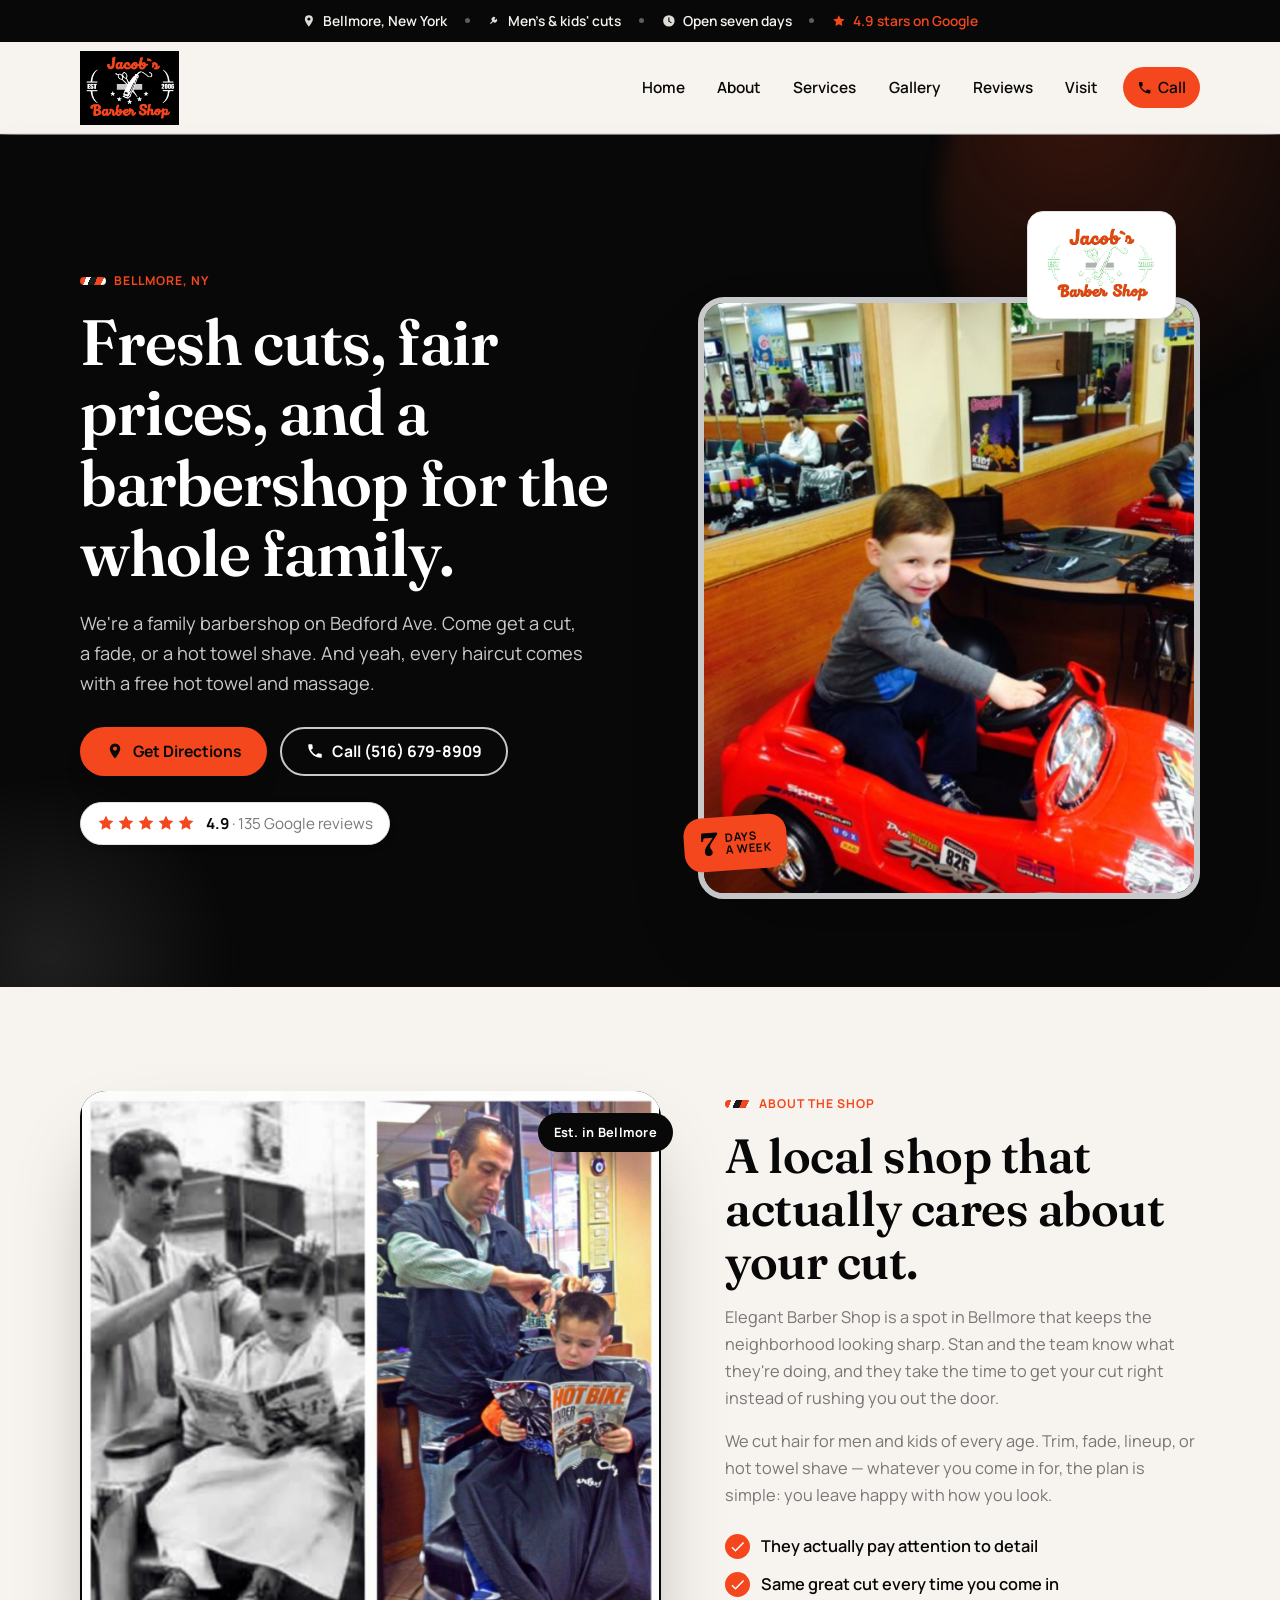
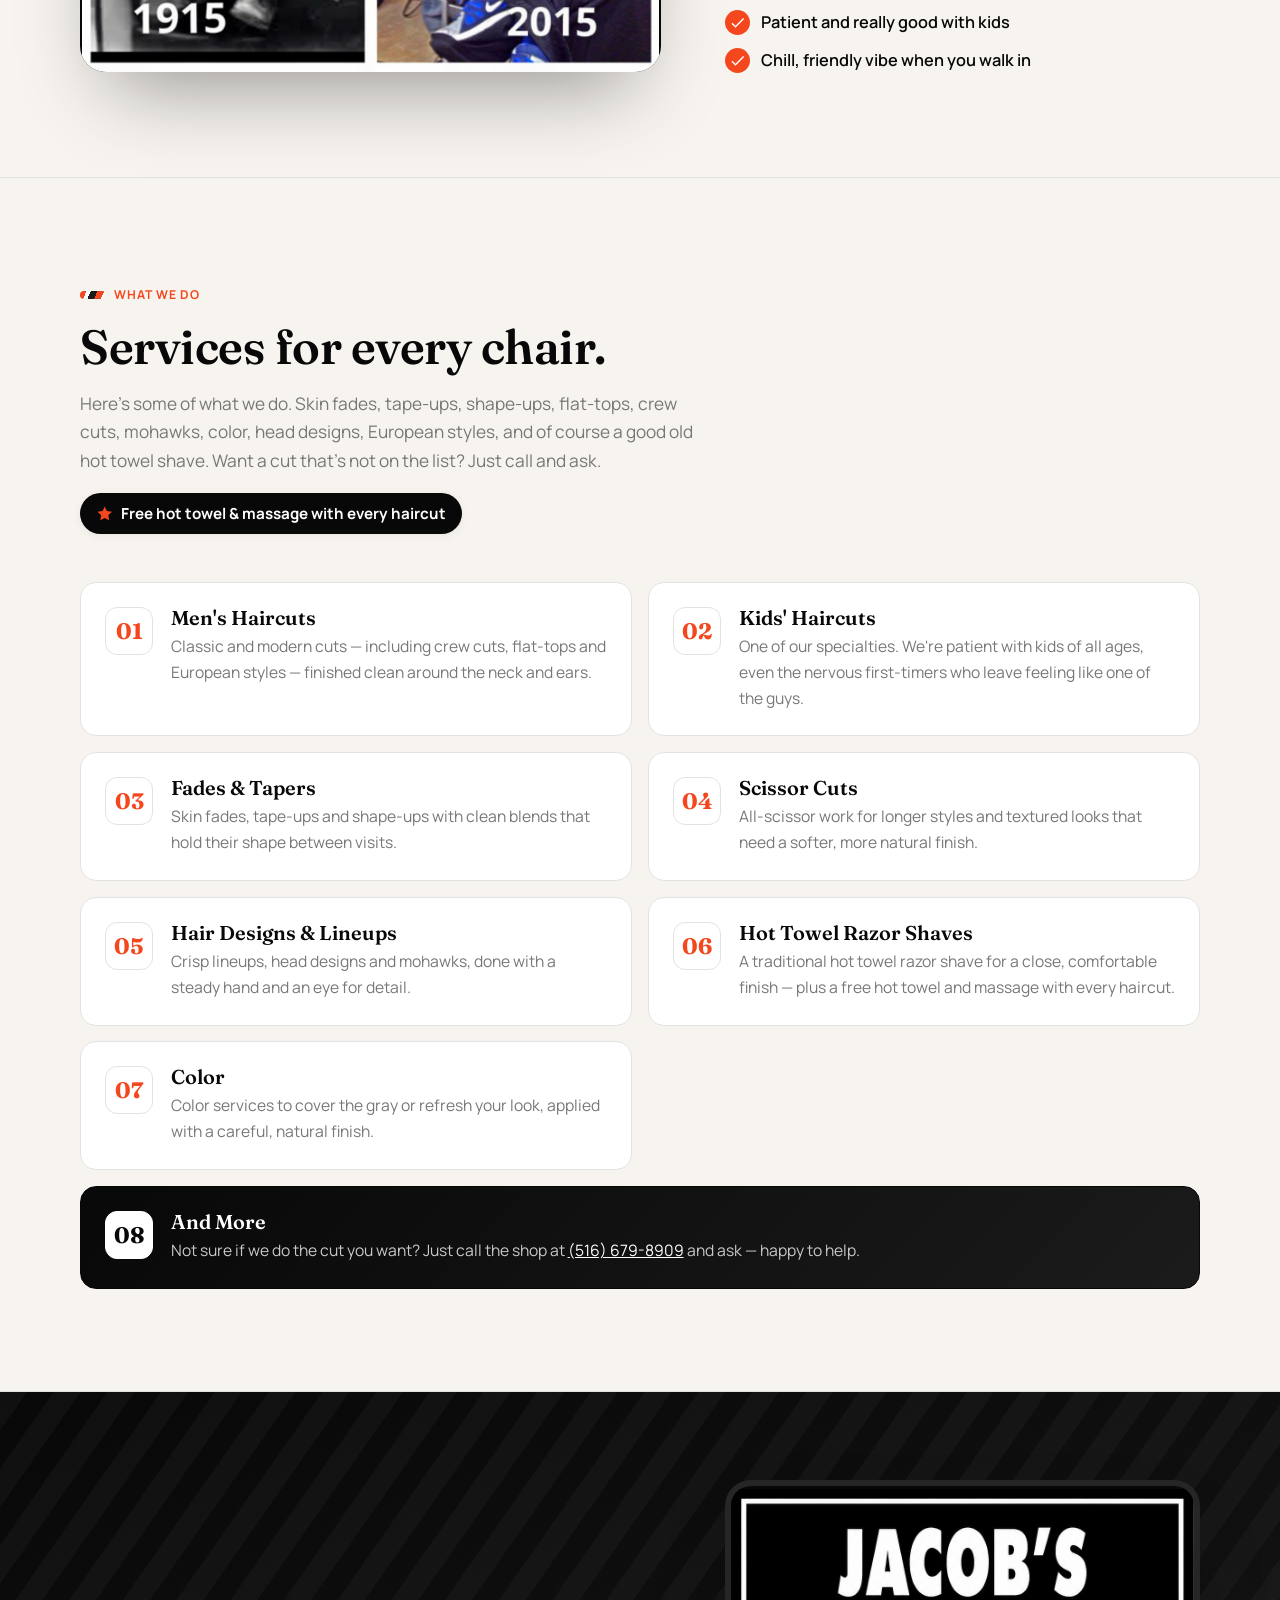
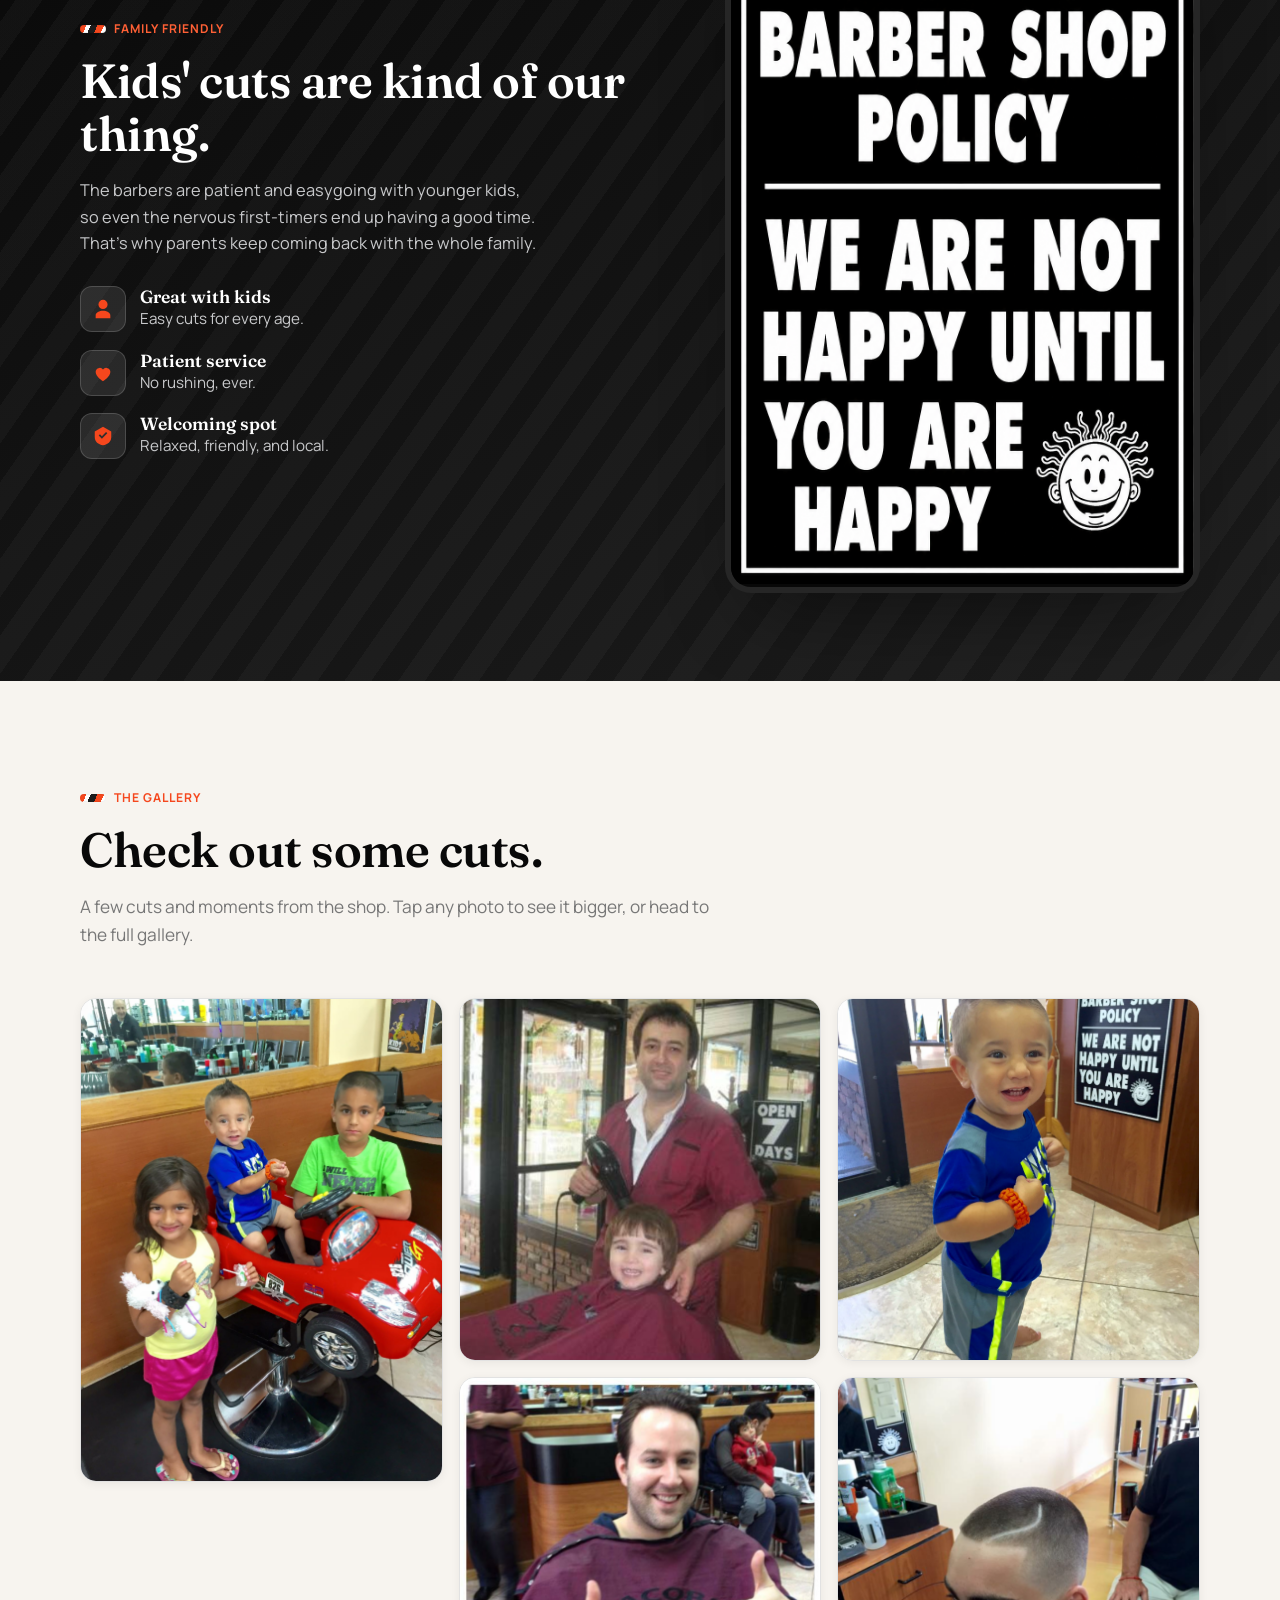
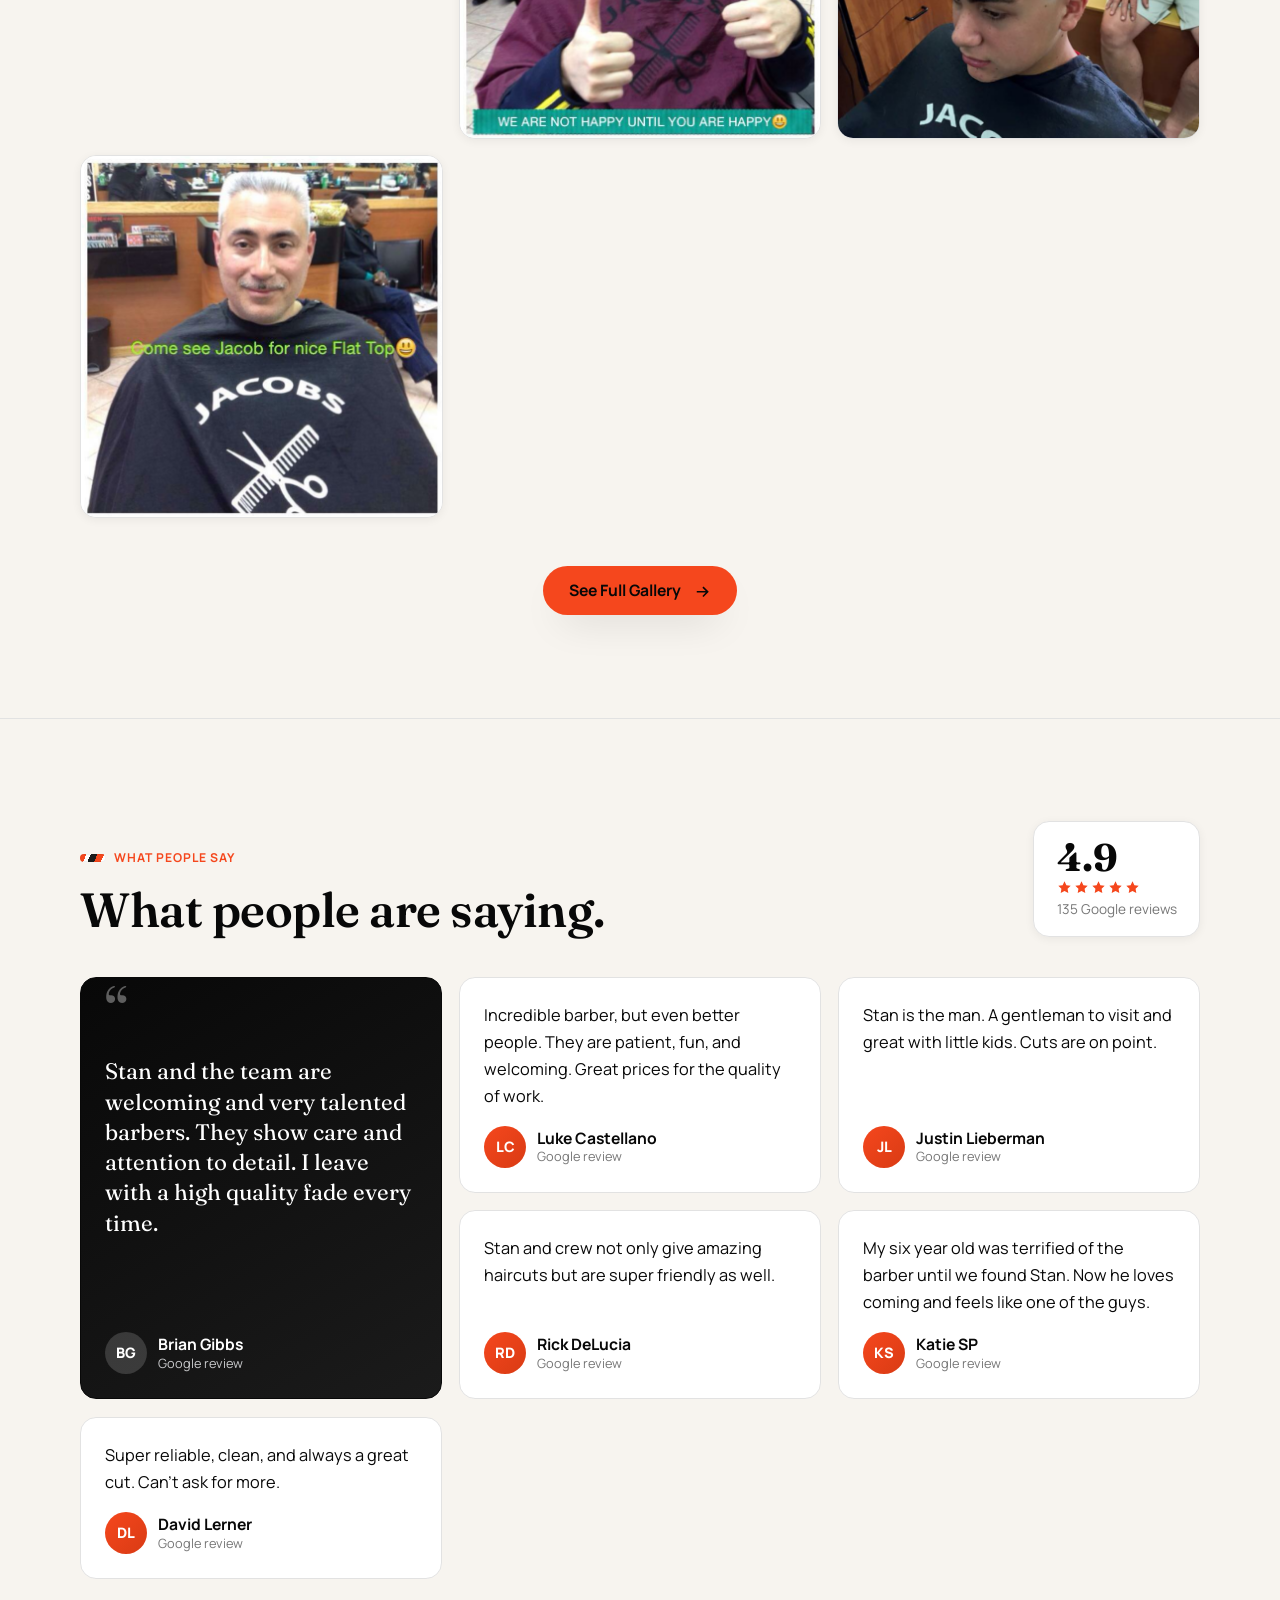
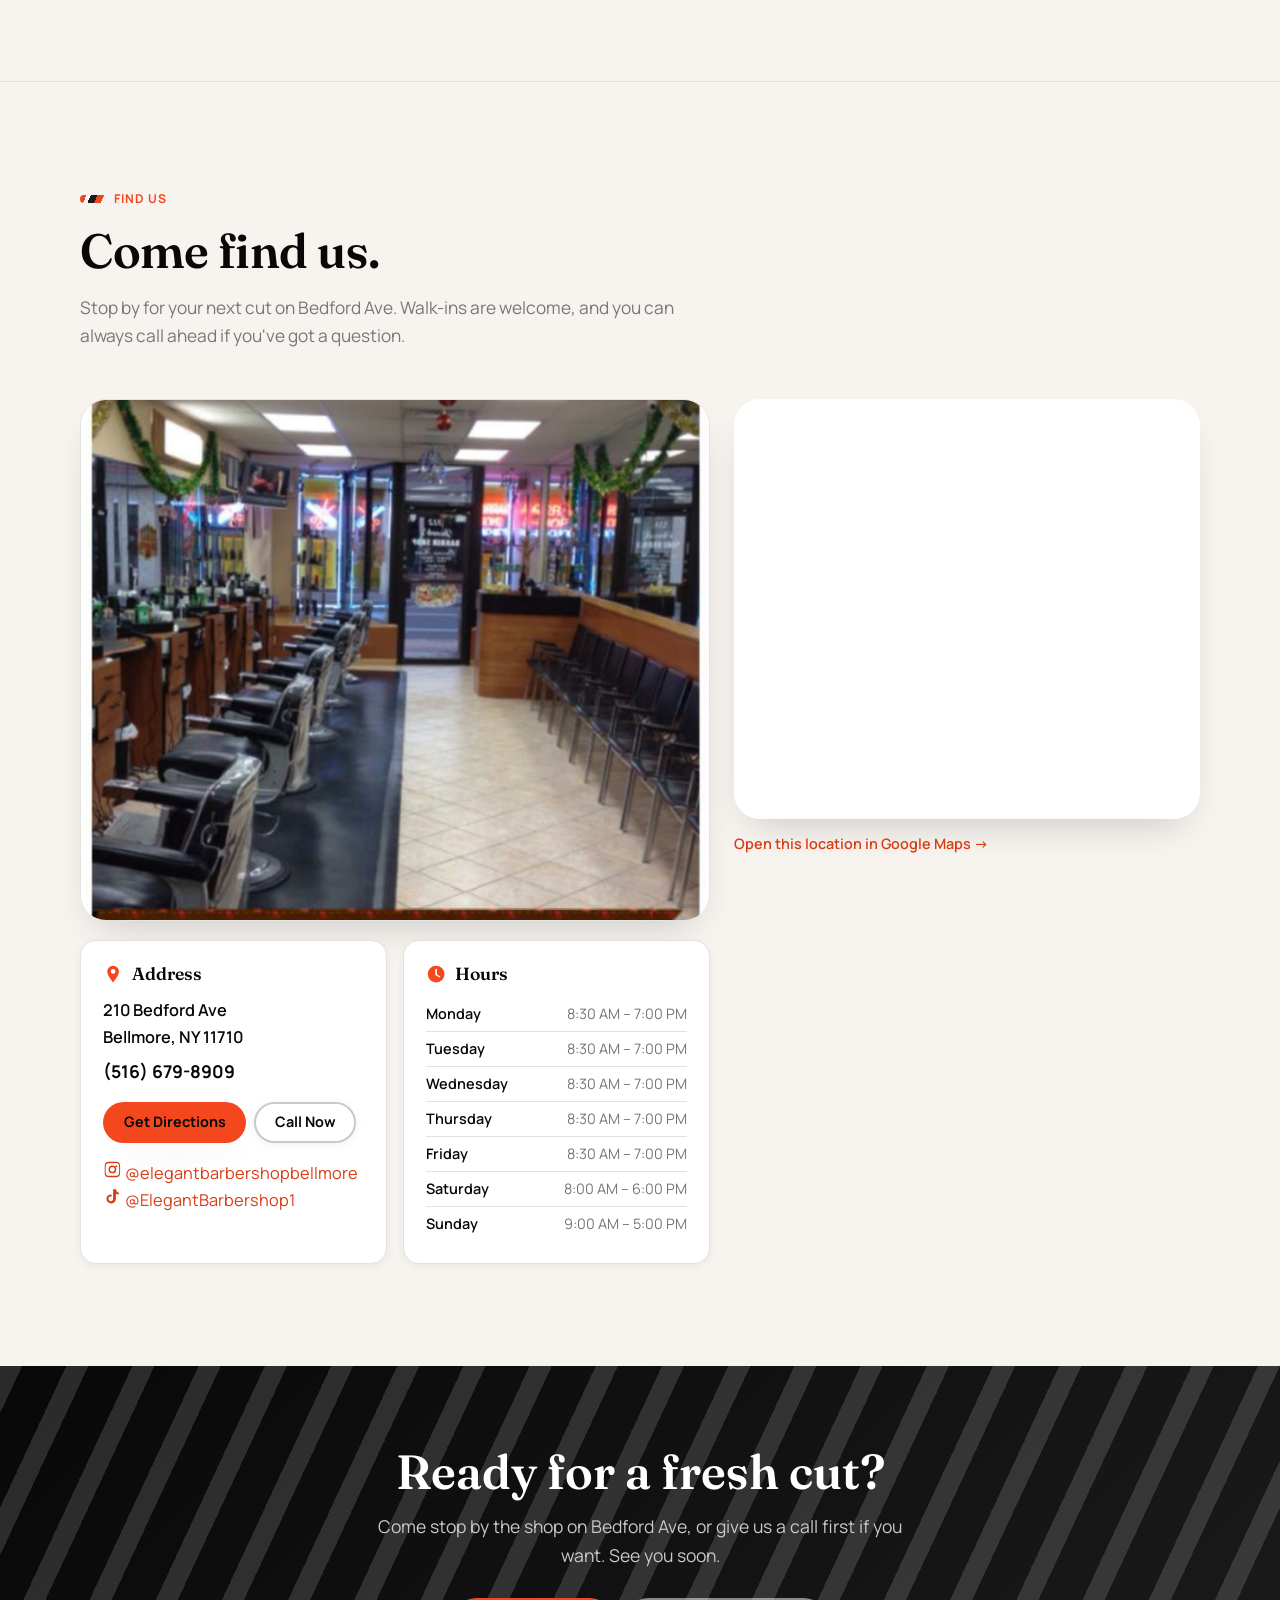
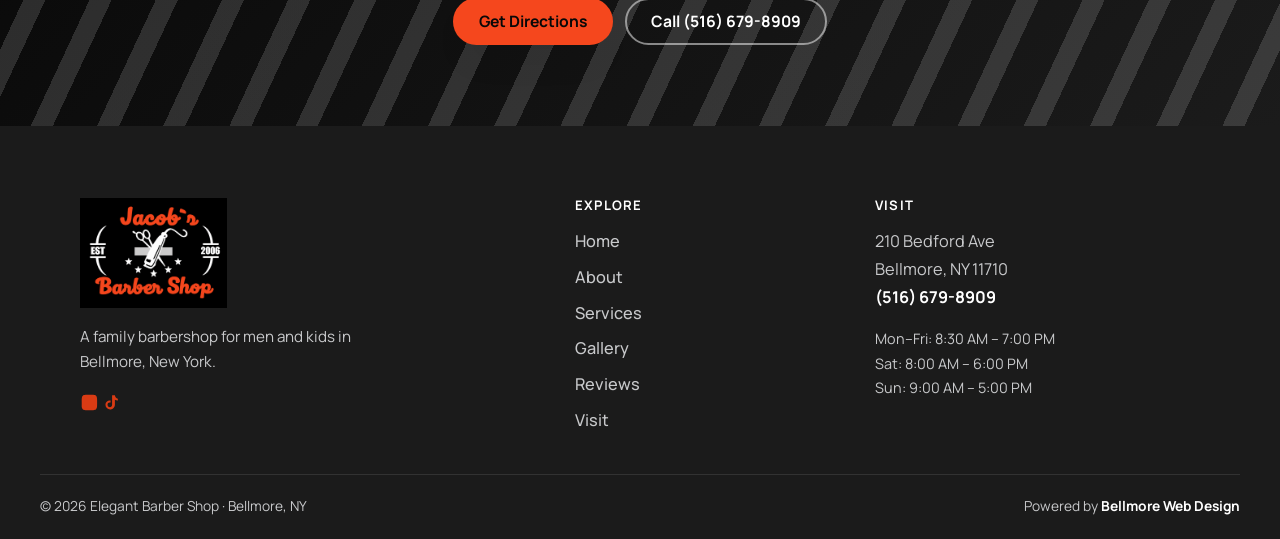
==== commit b8ca52e7: "Update hero headline Co-Authored-By: Claude Opus 4.8 <noreply@anthropic.com> Claude-Session: https:/" ====
--- a/index.html
+++ b/index.html
@@ -3,28 +3,28 @@
 <head>
   <meta charset="UTF-8" />
   <meta name="viewport" content="width=device-width, initial-scale=1.0" />
-  <meta name="theme-color" content="#080808" />
-
-  <title>Jacob's Barber Shop | Haircuts &amp; Shaves in Bellmore, NY</title>
-  <meta name="description" content="Jacob's Barber Shop in Bellmore, NY offers men's and kids' haircuts, fades, shaves, hot towels and post-cut shoulder massages. Visit 312 Bedford Ave. Rated 4.8 stars on Google." />
+  <meta name="theme-color" content="#14285a" />
+
+  <title>Elegant Barber Shop | Haircuts, Fades &amp; Kids' Cuts in Bellmore, NY</title>
+  <meta name="description" content="Elegant Barber Shop in Bellmore, NY offers men's and kids' haircuts, fades, scissor cuts, hair designs and hot towel shaves. Stop by on Bedford Ave — walk-ins welcome. Rated 4.9 stars on Google." />
 
   <!-- Canonical + social -->
   <link rel="canonical" href="index.html" />
   <meta property="og:type" content="website" />
-  <meta property="og:site_name" content="Jacob's Barber Shop" />
-  <meta property="og:title" content="Jacob's Barber Shop | Bellmore, NY" />
-  <meta property="og:description" content="Friendly neighborhood haircuts, fades and shaves for men and kids in Bellmore. Rated 4.8 stars on Google." />
-  <meta property="og:image" content="jacobs-logo.png" />
+  <meta property="og:site_name" content="Elegant Barber Shop" />
+  <meta property="og:title" content="Elegant Barber Shop | Bellmore, NY Barbershop" />
+  <meta property="og:description" content="Men's and kids' haircuts, fades, hair designs and hot towel shaves in Bellmore, New York. Rated 4.9 stars on Google." />
+  <meta property="og:image" content="Elegant_logo.png" />
   <meta property="og:url" content="index.html" />
   <meta name="twitter:card" content="summary_large_image" />
-  <meta name="twitter:title" content="Jacob's Barber Shop | Bellmore, NY" />
-  <meta name="twitter:description" content="Friendly neighborhood haircuts, fades and shaves for men and kids in Bellmore." />
-  <meta name="twitter:image" content="jacobs-logo.png" />
+  <meta name="twitter:title" content="Elegant Barber Shop | Bellmore, NY Barbershop" />
+  <meta name="twitter:description" content="Men's and kids' haircuts, fades, hair designs and hot towel shaves in Bellmore, New York." />
+  <meta name="twitter:image" content="Elegant_logo.png" />
 
   <!-- Favicons -->
-  <link rel="icon" type="image/png" href="jacobs-favicon.png" />
-  <link rel="shortcut icon" type="image/png" href="jacobs-favicon.png" />
-  <link rel="apple-touch-icon" href="jacobs-favicon.png" />
+  <link rel="icon" type="image/png" href="favicon_elegant.png" />
+  <link rel="shortcut icon" type="image/png" href="favicon_elegant.png" />
+  <link rel="apple-touch-icon" href="favicon_elegant.png" />
 
   <!-- Fonts -->
   <link rel="preconnect" href="https://fonts.googleapis.com" />
@@ -38,13 +38,13 @@
   {
     "@context": "https://schema.org",
     "@type": "BarberShop",
-    "name": "Jacob's Barber Shop",
-    "image": "jacobs-logo.png",
+    "name": "Elegant Barber Shop",
+    "image": "Elegant_logo.png",
     "url": "index.html",
-    "telephone": "+15168040406",
+    "telephone": "+15166798909",
     "address": {
       "@type": "PostalAddress",
-      "streetAddress": "312 Bedford Ave",
+      "streetAddress": "210 Bedford Ave",
       "addressLocality": "Bellmore",
       "addressRegion": "NY",
       "postalCode": "11710",
@@ -53,22 +53,18 @@
     "areaServed": "Bellmore, New York",
     "aggregateRating": {
       "@type": "AggregateRating",
-      "ratingValue": "4.8",
-      "reviewCount": "116",
+      "ratingValue": "4.9",
+      "reviewCount": "135",
       "bestRating": "5"
     },
     "openingHoursSpecification": [
-      { "@type": "OpeningHoursSpecification", "dayOfWeek": ["Monday","Tuesday","Wednesday","Thursday","Friday"], "opens": "09:00", "closes": "19:00" },
-      { "@type": "OpeningHoursSpecification", "dayOfWeek": "Saturday", "opens": "09:00", "closes": "18:00" },
-      { "@type": "OpeningHoursSpecification", "dayOfWeek": "Sunday", "opens": "09:00", "closes": "16:00" }
-    ],
-    "amenityFeature": [
-      { "@type": "LocationFeatureSpecification", "name": "Wheelchair accessible entrance", "value": true },
-      { "@type": "LocationFeatureSpecification", "name": "Wheelchair accessible parking lot", "value": true }
+      { "@type": "OpeningHoursSpecification", "dayOfWeek": ["Monday","Tuesday","Wednesday","Thursday","Friday"], "opens": "08:30", "closes": "19:00" },
+      { "@type": "OpeningHoursSpecification", "dayOfWeek": "Saturday", "opens": "08:00", "closes": "18:00" },
+      { "@type": "OpeningHoursSpecification", "dayOfWeek": "Sunday", "opens": "09:00", "closes": "17:00" }
     ],
     "sameAs": [
-      "https://www.instagram.com/jacobsbarbershop/",
-      "https://www.facebook.com/profile.php?id=100066643489725"
+      "https://www.instagram.com/elegantbarbershopbellmore/",
+      "https://www.tiktok.com/@ElegantBarbershop1"
     ]
   }
   </script>
@@ -85,15 +81,15 @@
       <span class="infobar__sep" aria-hidden="true"></span>
       <span class="infobar__item"><svg class="ico" aria-hidden="true" viewBox="0 0 24 24"><path d="M12 2a10 10 0 1 0 10 10A10 10 0 0 0 12 2Zm1 10.4 4 2.3-.8 1.4L11 13V6h2Z"/></svg>Open seven days</span>
       <span class="infobar__sep" aria-hidden="true"></span>
-      <span class="infobar__item infobar__item--star"><svg class="ico" aria-hidden="true" viewBox="0 0 24 24"><path d="m12 2 3 6.3 6.9.9-5 4.8 1.2 6.9L12 17.7 5.9 20.9 7.1 14l-5-4.8 6.9-.9Z"/></svg>4.8 stars on Google</span>
+      <span class="infobar__item infobar__item--star"><svg class="ico" aria-hidden="true" viewBox="0 0 24 24"><path d="m12 2 3 6.3 6.9.9-5 4.8 1.2 6.9L12 17.7 5.9 20.9 7.1 14l-5-4.8 6.9-.9Z"/></svg>4.9 stars on Google</span>
     </div>
   </div>
 
   <!-- ================= HEADER / NAV ================= -->
   <header class="site-header" id="top">
     <div class="wrap header__inner">
-      <a class="brand" href="index.html" aria-label="Jacob's Barber Shop home">
-        <img src="jacobs-logo.png" alt="Jacob's Barber Shop logo" class="brand__logo" width="180" height="58" />
+      <a class="brand" href="index.html" aria-label="Elegant Barber Shop home">
+        <img src="Elegant_logo.png" alt="Elegant Barber Shop logo" class="brand__logo" width="180" height="58" />
       </a>
 
       <nav class="nav" aria-label="Primary">
@@ -108,7 +104,7 @@
           <li><a href="gallery.html" class="nav__link">Gallery</a></li>
           <li><a href="#reviews" class="nav__link">Reviews</a></li>
           <li><a href="#visit" class="nav__link">Visit</a></li>
-          <li><a href="tel:+15168040406" class="nav__link nav__link--call">
+          <li><a href="tel:+15166798909" class="nav__link nav__link--call">
             <svg class="ico" aria-hidden="true" viewBox="0 0 24 24"><path d="M6.6 10.8a15.5 15.5 0 0 0 6.6 6.6l2.2-2.2a1 1 0 0 1 1-.24 11.4 11.4 0 0 0 3.6.58 1 1 0 0 1 1 1V20a1 1 0 0 1-1 1A17 17 0 0 1 3 4a1 1 0 0 1 1-1h3.5a1 1 0 0 1 1 1 11.4 11.4 0 0 0 .58 3.6 1 1 0 0 1-.24 1Z"/></svg>
             Call
           </a></li>
@@ -127,23 +123,23 @@
 
       <div class="wrap hero__grid">
         <div class="hero__content reveal">
-          <img class="hero__mark" src="Logo_nobackground.png" data-fallback="jacobs-logo.png" alt="Jacob's Barber Shop" width="440" height="214" />
+          <img class="hero__mark" src="Logo_nobackground.png" data-fallback="Elegant_logo.png" alt="Elegant Barber Shop" width="440" height="214" />
           <span class="eyebrow"><span class="eyebrow__dot" aria-hidden="true"></span>Bellmore, NY</span>
-          <h1 id="hero-title" class="hero__title">Classic cuts, friendly faces, and a shop that remembers you.</h1>
-          <p class="hero__lead">Jacob's is a neighborhood barbershop for men and kids, known for clean cuts, fair prices, and a hot towel and shoulder massage after your haircut.</p>
+          <h1 id="hero-title" class="hero__title">Fresh cuts, fair prices, and a barbershop for the whole family.</h1>
+          <p class="hero__lead">We're a family barbershop on Bedford Ave. Come get a cut, a fade, or a hot towel shave. And yeah, every haircut comes with a free hot towel and massage.</p>
 
           <div class="hero__actions">
-            <a class="btn btn--primary" href="https://www.google.com/maps/dir/?api=1&amp;destination=312+Bedford+Ave%2C+Bellmore%2C+NY+11710" target="_blank" rel="noopener noreferrer">
+            <a class="btn btn--primary" href="https://www.google.com/maps/dir/?api=1&amp;destination=210+Bedford+Ave%2C+Bellmore%2C+NY+11710" target="_blank" rel="noopener noreferrer">
               <svg class="ico" aria-hidden="true" viewBox="0 0 24 24"><path d="M12 2a7 7 0 0 0-7 7c0 5 7 13 7 13s7-8 7-13a7 7 0 0 0-7-7Zm0 9.5A2.5 2.5 0 1 1 12 6a2.5 2.5 0 0 1 0 5.5Z"/></svg>
               Get Directions
             </a>
-            <a class="btn btn--ghost" href="tel:+15168040406">
+            <a class="btn btn--ghost" href="tel:+15166798909">
               <svg class="ico" aria-hidden="true" viewBox="0 0 24 24"><path d="M6.6 10.8a15.5 15.5 0 0 0 6.6 6.6l2.2-2.2a1 1 0 0 1 1-.24 11.4 11.4 0 0 0 3.6.58 1 1 0 0 1 1 1V20a1 1 0 0 1-1 1A17 17 0 0 1 3 4a1 1 0 0 1 1-1h3.5a1 1 0 0 1 1 1 11.4 11.4 0 0 0 .58 3.6 1 1 0 0 1-.24 1Z"/></svg>
-              Call (516) 804-0406
+              Call (516) 679-8909
             </a>
           </div>
 
-          <div class="hero__rating" aria-label="Rated 4.8 out of 5 stars on Google from 116 reviews">
+          <div class="hero__rating" aria-label="Rated 4.9 out of 5 stars on Google from 135 reviews">
             <span class="stars" aria-hidden="true">
               <svg viewBox="0 0 24 24"><path d="m12 2 3 6.3 6.9.9-5 4.8 1.2 6.9L12 17.7 5.9 20.9 7.1 14l-5-4.8 6.9-.9Z"/></svg>
               <svg viewBox="0 0 24 24"><path d="m12 2 3 6.3 6.9.9-5 4.8 1.2 6.9L12 17.7 5.9 20.9 7.1 14l-5-4.8 6.9-.9Z"/></svg>
@@ -151,7 +147,7 @@
               <svg viewBox="0 0 24 24"><path d="m12 2 3 6.3 6.9.9-5 4.8 1.2 6.9L12 17.7 5.9 20.9 7.1 14l-5-4.8 6.9-.9Z"/></svg>
               <svg viewBox="0 0 24 24"><path d="m12 2 3 6.3 6.9.9-5 4.8 1.2 6.9L12 17.7 5.9 20.9 7.1 14l-5-4.8 6.9-.9Z"/></svg>
             </span>
-            <span class="hero__rating-text"><strong>4.8</strong> · 116 Google reviews</span>
+            <span class="hero__rating-text"><strong>4.9</strong> · 135 Google reviews</span>
           </div>
         </div>
 
@@ -160,7 +156,7 @@
             <img src="Logo_nobackground.png" data-fallback="Elegant_logo.png" alt="" width="360" height="176" />
           </div>
           <figure class="hero__photo">
-            <img src="3-boys.png" alt="Child seated in a red car-shaped barber chair at Jacob's Barber Shop" width="520" height="640" loading="lazy" />
+            <img src="3-boys.png" alt="Three smiling young customers after their haircuts at Elegant Barber Shop" width="520" height="640" loading="lazy" />
           </figure>
           <div class="hero__chip">
             <span class="hero__chip-num">7</span>
@@ -174,20 +170,20 @@
     <section class="section about" id="about" aria-labelledby="about-title">
       <div class="wrap about__grid">
         <figure class="about__media reveal">
-          <img src="barbershop-tradition.png" alt="Side-by-side child haircut scenes from 1915 and 2015" width="600" height="720" loading="lazy" />
-          <span class="about__badge" aria-hidden="true">Tradition, then &amp; now</span>
+          <img src="Barbershop_elegant.png" alt="A barber giving a young customer a haircut inside Elegant Barber Shop" width="600" height="720" loading="lazy" />
+          <span class="about__badge" aria-hidden="true">Est. in Bellmore</span>
         </figure>
 
         <div class="about__content reveal">
           <span class="eyebrow"><span class="eyebrow__dot" aria-hidden="true"></span>About the shop</span>
-          <h2 id="about-title" class="section__title">Classic barbering, carried forward.</h2>
-          <p>Jacob's Barber Shop combines an established neighborhood feel with the clean, modern atmosphere customers mention in their reviews. The team is personable, professional, and focused on getting each cut right.</p>
-          <p>Tools and styles change, but patient service, skilled hands, and care for every customer stay the same. That tradition keeps Bellmore families coming back across generations.</p>
+          <h2 id="about-title" class="section__title">A local shop that actually cares about your cut.</h2>
+          <p>Elegant Barber Shop is a spot in Bellmore that keeps the neighborhood looking sharp. Stan and the team know what they're doing, and they take the time to get your cut right instead of rushing you out the door.</p>
+          <p>We cut hair for men and kids of every age. Trim, fade, lineup, or hot towel shave — whatever you come in for, the plan is simple: you leave happy with how you look.</p>
           <ul class="about__list">
-            <li><svg class="ico" aria-hidden="true" viewBox="0 0 24 24"><path d="M9 16.2 4.8 12l-1.4 1.4L9 19 21 7l-1.4-1.4Z"/></svg>Consistent cuts and attention to detail</li>
-            <li><svg class="ico" aria-hidden="true" viewBox="0 0 24 24"><path d="M9 16.2 4.8 12l-1.4 1.4L9 19 21 7l-1.4-1.4Z"/></svg>Friendly, personable barbers</li>
-            <li><svg class="ico" aria-hidden="true" viewBox="0 0 24 24"><path d="M9 16.2 4.8 12l-1.4 1.4L9 19 21 7l-1.4-1.4Z"/></svg>Patient and good with kids</li>
-            <li><svg class="ico" aria-hidden="true" viewBox="0 0 24 24"><path d="M9 16.2 4.8 12l-1.4 1.4L9 19 21 7l-1.4-1.4Z"/></svg>Wheelchair-accessible entrance and parking</li>
+            <li><svg class="ico" aria-hidden="true" viewBox="0 0 24 24"><path d="M9 16.2 4.8 12l-1.4 1.4L9 19 21 7l-1.4-1.4Z"/></svg>They actually pay attention to detail</li>
+            <li><svg class="ico" aria-hidden="true" viewBox="0 0 24 24"><path d="M9 16.2 4.8 12l-1.4 1.4L9 19 21 7l-1.4-1.4Z"/></svg>Same great cut every time you come in</li>
+            <li><svg class="ico" aria-hidden="true" viewBox="0 0 24 24"><path d="M9 16.2 4.8 12l-1.4 1.4L9 19 21 7l-1.4-1.4Z"/></svg>Patient and really good with kids</li>
+            <li><svg class="ico" aria-hidden="true" viewBox="0 0 24 24"><path d="M9 16.2 4.8 12l-1.4 1.4L9 19 21 7l-1.4-1.4Z"/></svg>Chill, friendly vibe when you walk in</li>
           </ul>
         </div>
       </div>
@@ -199,8 +195,8 @@
         <div class="section__head reveal">
           <span class="eyebrow"><span class="eyebrow__dot" aria-hidden="true"></span>What we do</span>
           <h2 id="services-title" class="section__title">Services for every chair.</h2>
-          <p class="section__intro">Haircuts, fades, shape-ups, beard trims and shaves for adults and kids. If you have a specific style in mind, bring a reference or call the shop with questions.</p>
-          <p class="offer-note"><svg class="ico" aria-hidden="true" viewBox="0 0 24 24"><path d="m12 2 3 6.3 6.9.9-5 4.8 1.2 6.9L12 17.7 5.9 20.9 7.1 14l-5-4.8 6.9-.9Z"/></svg>Hot towel &amp; shoulder massage included after haircuts</p>
+          <p class="section__intro">Here's some of what we do. Skin fades, tape-ups, shape-ups, flat-tops, crew cuts, mohawks, color, head designs, European styles, and of course a good old hot towel shave. Want a cut that's not on the list? Just call and ask.</p>
+          <p class="offer-note"><svg class="ico" aria-hidden="true" viewBox="0 0 24 24"><path d="m12 2 3 6.3 6.9.9-5 4.8 1.2 6.9L12 17.7 5.9 20.9 7.1 14l-5-4.8 6.9-.9Z"/></svg>Free hot towel &amp; massage with every haircut</p>
         </div>
 
         <ol class="services__list">
@@ -235,29 +231,29 @@
           <li class="service reveal">
             <span class="service__num">05</span>
             <div class="service__body">
-              <h3 class="service__title">Beard Trims &amp; Shape-Ups</h3>
-              <p>Clean beard lines, shape-ups and finishing work for a sharp, balanced look.</p>
+              <h3 class="service__title">Hair Designs &amp; Lineups</h3>
+              <p>Crisp lineups, head designs and mohawks, done with a steady hand and an eye for detail.</p>
             </div>
           </li>
           <li class="service reveal">
             <span class="service__num">06</span>
             <div class="service__body">
-              <h3 class="service__title">Traditional Shaves</h3>
-              <p>A careful barber shave for a close, comfortable finish from an experienced hand.</p>
+              <h3 class="service__title">Hot Towel Razor Shaves</h3>
+              <p>A traditional hot towel razor shave for a close, comfortable finish — plus a free hot towel and massage with every haircut.</p>
             </div>
           </li>
           <li class="service reveal">
             <span class="service__num">07</span>
             <div class="service__body">
-              <h3 class="service__title">Hot Towel Finish</h3>
-              <p>Haircuts finish with the hot towel and shoulder massage customers regularly mention in their reviews.</p>
+              <h3 class="service__title">Color</h3>
+              <p>Color services to cover the gray or refresh your look, applied with a careful, natural finish.</p>
             </div>
           </li>
           <li class="service service--more reveal">
             <span class="service__num">08</span>
             <div class="service__body">
               <h3 class="service__title">And More</h3>
-              <p>Not sure if we do the cut you want? Call the shop at <a href="tel:+15168040406">(516)&nbsp;804-0406</a> and ask — happy to help.</p>
+              <p>Not sure if we do the cut you want? Just call the shop at <a href="tel:+15166798909">(516)&nbsp;679-8909</a> and ask — happy to help.</p>
             </div>
           </li>
         </ol>
@@ -268,26 +264,26 @@
     <section class="family" aria-labelledby="family-title">
       <div class="wrap family__grid">
         <div class="family__content reveal">
-          <span class="eyebrow eyebrow--light"><span class="eyebrow__dot" aria-hidden="true"></span>Shop policy</span>
-          <h2 id="family-title" class="section__title section__title--light">We're not happy until you are.</h2>
-          <p>That simple promise guides every visit. The team listens, pays attention to the details, and wants every customer to leave confident in the result.</p>
+          <span class="eyebrow eyebrow--light"><span class="eyebrow__dot" aria-hidden="true"></span>Family friendly</span>
+          <h2 id="family-title" class="section__title section__title--light">Kids' cuts are kind of our thing.</h2>
+          <p>The barbers are patient and easygoing with younger kids, so even the nervous first-timers end up having a good time. That's why parents keep coming back with the whole family.</p>
           <div class="family__points">
             <div class="family__point">
               <span class="family__point-ico" aria-hidden="true"><svg viewBox="0 0 24 24"><path d="M12 2a5 5 0 1 0 5 5 5 5 0 0 0-5-5Zm0 12c-4 0-8 2-8 5v3h16v-3c0-3-4-5-8-5Z"/></svg></span>
-              <div><h3>Your cut, your call</h3><p>We listen before we cut.</p></div>
+              <div><h3>Great with kids</h3><p>Easy cuts for every age.</p></div>
             </div>
             <div class="family__point">
               <span class="family__point-ico" aria-hidden="true"><svg viewBox="0 0 24 24"><path d="M12 21s-8-4.5-8-10a4.5 4.5 0 0 1 8-2.9A4.5 4.5 0 0 1 20 11c0 5.5-8 10-8 10Z"/></svg></span>
-              <div><h3>Careful finish</h3><p>Details matter at every step.</p></div>
+              <div><h3>Patient service</h3><p>No rushing, ever.</p></div>
             </div>
             <div class="family__point">
               <span class="family__point-ico" aria-hidden="true"><svg viewBox="0 0 24 24"><path d="M12 2 3 7v6c0 5 3.8 8.4 9 9 5.2-.6 9-4 9-9V7Zm-1.2 13-3.5-3.5 1.4-1.4 2.1 2.1 4.5-4.5 1.4 1.4Z"/></svg></span>
-              <div><h3>Personal service</h3><p>A neighborhood shop that remembers you.</p></div>
+              <div><h3>Welcoming spot</h3><p>Relaxed, friendly, and local.</p></div>
             </div>
           </div>
         </div>
         <figure class="family__media family__media--poster reveal">
-          <img src="Kids_haircuts.png" data-fallback="3-boys.png" alt="Jacob's Barber Shop customer satisfaction policy sign" width="900" height="700" loading="lazy" />
+          <img src="Kids_haircuts.png" data-fallback="3-boys.png" alt="Elegant Barber Shop poster highlighting that the shop specializes in kids' haircuts" width="900" height="700" loading="lazy" />
         </figure>
       </div>
     </section>
@@ -321,8 +317,8 @@
             <span class="eyebrow"><span class="eyebrow__dot" aria-hidden="true"></span>What people say</span>
             <h2 id="reviews-title" class="section__title">What people are saying.</h2>
           </div>
-          <div class="reviews__score" aria-label="4.8 out of 5 stars from 116 Google reviews">
-            <span class="reviews__score-num">4.8</span>
+          <div class="reviews__score" aria-label="4.9 out of 5 stars from 135 Google reviews">
+            <span class="reviews__score-num">4.9</span>
             <span class="stars stars--sm" aria-hidden="true">
               <svg viewBox="0 0 24 24"><path d="m12 2 3 6.3 6.9.9-5 4.8 1.2 6.9L12 17.7 5.9 20.9 7.1 14l-5-4.8 6.9-.9Z"/></svg>
               <svg viewBox="0 0 24 24"><path d="m12 2 3 6.3 6.9.9-5 4.8 1.2 6.9L12 17.7 5.9 20.9 7.1 14l-5-4.8 6.9-.9Z"/></svg>
@@ -330,57 +326,57 @@
               <svg viewBox="0 0 24 24"><path d="m12 2 3 6.3 6.9.9-5 4.8 1.2 6.9L12 17.7 5.9 20.9 7.1 14l-5-4.8 6.9-.9Z"/></svg>
               <svg viewBox="0 0 24 24"><path d="m12 2 3 6.3 6.9.9-5 4.8 1.2 6.9L12 17.7 5.9 20.9 7.1 14l-5-4.8 6.9-.9Z"/></svg>
             </span>
-            <span class="reviews__score-sub">116 Google reviews</span>
+            <span class="reviews__score-sub">135 Google reviews</span>
           </div>
         </div>
 
         <div class="reviews__rail">
           <article class="review reviews__feature reveal">
             <span class="review__mark" aria-hidden="true">&ldquo;</span>
-            <p class="review__text">Jacob's Barbershop is a place where you can be sure that you're going to get an amazing haircut each and every time. From the personable and polite barbers to the clean and modern atmosphere, you always feel like family when inside and leave feeling like a gentleman.</p>
+            <p class="review__text">Stan and the team are welcoming and very talented barbers. They show care and attention to detail. I leave with a high quality fade every time.</p>
             <div class="review__by">
-              <span class="review__avatar" aria-hidden="true">NM</span>
-              <span class="review__meta"><strong>Νικόλαος Μιχάηλ</strong><span>Google review</span></span>
+              <span class="review__avatar" aria-hidden="true">BG</span>
+              <span class="review__meta"><strong>Brian Gibbs</strong><span>Google review</span></span>
             </div>
           </article>
 
           <article class="review reveal">
-            <p class="review__text">I have been coming to this place for years and now go with my 6 year old son. The staff here is amazing and made a nervous experience for my child a wonderful experience, and now he looks forward every time we go and get haircuts together.</p>
+            <p class="review__text">Incredible barber, but even better people. They are patient, fun, and welcoming. Great prices for the quality of work.</p>
             <div class="review__by">
-              <span class="review__avatar" aria-hidden="true">IL</span>
-              <span class="review__meta"><strong>Itamar Levy</strong><span>Google review</span></span>
+              <span class="review__avatar" aria-hidden="true">LC</span>
+              <span class="review__meta"><strong>Luke Castellano</strong><span>Google review</span></span>
             </div>
           </article>
 
           <article class="review reveal">
-            <p class="review__text">Jacob and Ray are excellent barbers. Clean and they give you a hot towel and massage after the haircut.</p>
+            <p class="review__text">Stan is the man. A gentleman to visit and great with little kids. Cuts are on point.</p>
             <div class="review__by">
-              <span class="review__avatar" aria-hidden="true">TR</span>
-              <span class="review__meta"><strong>Ted Reich</strong><span>Google review</span></span>
+              <span class="review__avatar" aria-hidden="true">JL</span>
+              <span class="review__meta"><strong>Justin Lieberman</strong><span>Google review</span></span>
             </div>
           </article>
 
           <article class="review reveal">
-            <p class="review__text">Stopped in for a quick cut and Aaron hooked it up — he was very helpful in guiding the direction of my haircut since I didn't know what to do. It came out great!</p>
+            <p class="review__text">Stan and crew not only give amazing haircuts but are super friendly as well.</p>
             <div class="review__by">
-              <span class="review__avatar" aria-hidden="true">JV</span>
-              <span class="review__meta"><strong>Jake Vollkommer</strong><span>Google review</span></span>
+              <span class="review__avatar" aria-hidden="true">RD</span>
+              <span class="review__meta"><strong>Rick DeLucia</strong><span>Google review</span></span>
             </div>
           </article>
 
           <article class="review reveal">
-            <p class="review__text">Very good cuts — from every person there. My wife loves how they cut my hair and my sons. Prices are fair compared to other shops, good when you consider the quality.</p>
+            <p class="review__text">My six year old was terrified of the barber until we found Stan. Now he loves coming and feels like one of the guys.</p>
             <div class="review__by">
-              <span class="review__avatar" aria-hidden="true">RL</span>
-              <span class="review__meta"><strong>Robert LoCascio</strong><span>Google review</span></span>
+              <span class="review__avatar" aria-hidden="true">KS</span>
+              <span class="review__meta"><strong>Katie SP</strong><span>Google review</span></span>
             </div>
           </article>
 
           <article class="review reveal">
-            <p class="review__text">They are fantastic and do a great job giving a haircut at an affordable price, and even give a shoulder massage after the haircut. I would recommend this place to anyone.</p>
+            <p class="review__text">Super reliable, clean, and always a great cut. Can't ask for more.</p>
             <div class="review__by">
-              <span class="review__avatar" aria-hidden="true">IL</span>
-              <span class="review__meta"><strong>I L</strong><span>Google review</span></span>
+              <span class="review__avatar" aria-hidden="true">DL</span>
+              <span class="review__meta"><strong>David Lerner</strong><span>Google review</span></span>
             </div>
           </article>
         </div>
@@ -392,33 +388,33 @@
       <div class="wrap">
         <div class="section__head reveal">
           <span class="eyebrow"><span class="eyebrow__dot" aria-hidden="true"></span>Find us</span>
-          <h2 id="visit-title" class="section__title">Come by the shop.</h2>
-          <p class="section__intro">Visit a clean, traditional neighborhood barbershop with multiple stations, a comfortable waiting area, and onsite service seven days a week.</p>
+          <h2 id="visit-title" class="section__title">Come find us.</h2>
+          <p class="section__intro">Stop by for your next cut on Bedford Ave. Walk-ins are welcome, and you can always call ahead if you've got a question.</p>
         </div>
 
         <div class="visit__grid">
           <div class="visit__info reveal">
             <figure class="visit__photo">
-              <img src="exterior-barbershop.png" alt="Interior of Jacob's Barber Shop in Bellmore" width="620" height="520" loading="lazy" />
+              <img src="exterior-barbershop.png" alt="The storefront of Elegant Barber Shop on Bedford Ave in Bellmore, with a classic barber pole" width="620" height="520" loading="lazy" />
             </figure>
 
             <div class="visit__cards">
               <div class="visit__card">
                 <h3 class="visit__card-title"><svg class="ico" aria-hidden="true" viewBox="0 0 24 24"><path d="M12 2a7 7 0 0 0-7 7c0 5 7 13 7 13s7-8 7-13a7 7 0 0 0-7-7Zm0 9.5A2.5 2.5 0 1 1 12 6a2.5 2.5 0 0 1 0 5.5Z"/></svg>Address</h3>
-                <p class="visit__addr">312 Bedford Ave<br>Bellmore, NY 11710</p>
-                <p class="visit__phone"><a href="tel:+15168040406">(516) 804-0406</a></p>
+                <p class="visit__addr">210 Bedford Ave<br>Bellmore, NY 11710</p>
+                <p class="visit__phone"><a href="tel:+15166798909">(516) 679-8909</a></p>
                 <div class="visit__actions">
-                  <a class="btn btn--primary btn--sm" href="https://www.google.com/maps/dir/?api=1&amp;destination=312+Bedford+Ave%2C+Bellmore%2C+NY+11710" target="_blank" rel="noopener noreferrer">Get Directions</a>
-                  <a class="btn btn--ghost btn--sm" href="tel:+15168040406">Call Now</a>
+                  <a class="btn btn--primary btn--sm" href="https://www.google.com/maps/dir/?api=1&amp;destination=210+Bedford+Ave%2C+Bellmore%2C+NY+11710" target="_blank" rel="noopener noreferrer">Get Directions</a>
+                  <a class="btn btn--ghost btn--sm" href="tel:+15166798909">Call Now</a>
                 </div>
-                <div class="social-links" aria-label="Jacob's Barber Shop social media">
-                  <a class="social-link social-link--instagram" href="https://www.instagram.com/jacobsbarbershop/" target="_blank" rel="noopener noreferrer" aria-label="Follow Jacob's Barber Shop on Instagram at @Jacobsbarbershop">
-                    <span class="social-link__icon" aria-hidden="true"><svg viewBox="0 0 24 24"><path d="M12 2.2c3.2 0 3.6 0 4.9.07 1.2.06 1.8.25 2.2.42.6.22 1 .48 1.4.9.43.42.7.82.9 1.4.18.42.37 1.05.43 2.25.06 1.28.07 1.66.07 4.88s0 3.6-.07 4.88c-.06 1.2-.25 1.83-.42 2.25-.22.56-.48.97-.9 1.4-.42.42-.83.68-1.4.9-.42.17-1.05.36-2.25.42-1.28.06-1.66.07-4.88.07s-3.6 0-4.88-.07c-1.2-.06-1.83-.25-2.25-.42a3.9 3.9 0 0 1-1.4-.9 3.9 3.9 0 0 1-.9-1.4c-.17-.42-.36-1.05-.42-2.25C2.21 15.6 2.2 15.22 2.2 12s0-3.6.07-4.88c.06-1.2.25-1.83.42-2.25.22-.57.48-.98.9-1.4.42-.42.83-.68 1.4-.9.42-.17 1.05-.36 2.25-.42C8.4 2.21 8.78 2.2 12 2.2Zm0 1.8c-3.16 0-3.5.01-4.75.07-.9.04-1.4.2-1.72.32-.43.17-.74.37-1.06.7-.32.31-.52.62-.69 1.05-.13.32-.28.82-.32 1.72C3.4 8.9 3.4 9.24 3.4 12s0 3.1.06 4.35c.04.9.2 1.4.32 1.72.17.43.37.74.7 1.06.31.32.62.52 1.05.69.32.13.82.28 1.72.32 1.25.06 1.6.07 4.75.07s3.5-.01 4.75-.07c.9-.04 1.4-.2 1.72-.32.43-.17.74-.37 1.06-.7.32-.31.52-.62.69-1.05.13-.32.28-.82.32-1.72.06-1.25.07-1.6.07-4.35s0-3.1-.06-4.35c-.04-.9-.2-1.4-.32-1.72a2.8 2.8 0 0 0-.7-1.06 2.8 2.8 0 0 0-1.05-.69c-.32-.13-.82-.28-1.72-.32C15.5 4.01 15.16 4 12 4Zm0 3.06A4.94 4.94 0 1 1 12 17a4.94 4.94 0 0 1 0-9.88Zm0 1.8a3.14 3.14 0 1 0 0 6.28 3.14 3.14 0 0 0 0-6.28Zm5.13-2.02a1.15 1.15 0 1 1 0 2.3 1.15 1.15 0 0 1 0-2.3Z"/></svg></span>
-                    <span class="social-link__text"><strong>Instagram</strong><small>@Jacobsbarbershop</small></span>
+                <div class="visit__social">
+                  <a href="https://www.instagram.com/elegantbarbershopbellmore/" target="_blank" rel="noopener noreferrer" aria-label="Elegant Barber Shop on Instagram">
+                    <svg class="ico" aria-hidden="true" viewBox="0 0 24 24"><path d="M12 2.2c3.2 0 3.6 0 4.9.07 1.2.06 1.8.25 2.2.42.6.22 1 .48 1.4.9.43.42.7.82.9 1.4.18.42.37 1.05.43 2.25.06 1.28.07 1.66.07 4.88s0 3.6-.07 4.88c-.06 1.2-.25 1.83-.42 2.25-.22.56-.48.97-.9 1.4-.42.42-.83.68-1.4.9-.42.17-1.05.36-2.25.42-1.28.06-1.66.07-4.88.07s-3.6 0-4.88-.07c-1.2-.06-1.83-.25-2.25-.42a3.9 3.9 0 0 1-1.4-.9 3.9 3.9 0 0 1-.9-1.4c-.17-.42-.36-1.05-.42-2.25C2.21 15.6 2.2 15.22 2.2 12s0-3.6.07-4.88c.06-1.2.25-1.83.42-2.25.22-.57.48-.98.9-1.4.42-.42.83-.68 1.4-.9.42-.17 1.05-.36 2.25-.42C8.4 2.21 8.78 2.2 12 2.2Zm0 1.8c-3.16 0-3.5.01-4.75.07-.9.04-1.4.2-1.72.32-.43.17-.74.37-1.06.7-.32.31-.52.62-.69 1.05-.13.32-.28.82-.32 1.72C3.4 8.9 3.4 9.24 3.4 12s0 3.1.06 4.35c.04.9.2 1.4.32 1.72.17.43.37.74.7 1.06.31.32.62.52 1.05.69.32.13.82.28 1.72.32 1.25.06 1.6.07 4.75.07s3.5-.01 4.75-.07c.9-.04 1.4-.2 1.72-.32.43-.17.74-.37 1.06-.7.32-.31.52-.62.69-1.05.13-.32.28-.82.32-1.72.06-1.25.07-1.6.07-4.35s0-3.1-.06-4.35c-.04-.9-.2-1.4-.32-1.72a2.8 2.8 0 0 0-.7-1.06 2.8 2.8 0 0 0-1.05-.69c-.32-.13-.82-.28-1.72-.32C15.5 4.01 15.16 4 12 4Zm0 3.06A4.94 4.94 0 1 1 12 17a4.94 4.94 0 0 1 0-9.88Zm0 1.8a3.14 3.14 0 1 0 0 6.28 3.14 3.14 0 0 0 0-6.28Zm5.13-2.02a1.15 1.15 0 1 1 0 2.3 1.15 1.15 0 0 1 0-2.3Z"/></svg>
+                    <span>@elegantbarbershopbellmore</span>
                   </a>
-                  <a class="social-link social-link--facebook" href="https://www.facebook.com/profile.php?id=100066643489725" target="_blank" rel="noopener noreferrer" aria-label="Visit Jacob's Barber Shop on Facebook">
-                    <span class="social-link__icon" aria-hidden="true"><svg viewBox="0 0 24 24"><path d="M13.5 22v-9h3l.45-3.5H13.5V7.3c0-1 .28-1.7 1.75-1.7H17V2.5c-.3-.04-1.35-.12-2.6-.12-2.57 0-4.35 1.57-4.35 4.47V9.5H7.15V13h2.9v9h3.45Z"/></svg></span>
-                    <span class="social-link__text"><strong>Facebook</strong><small>Jacob's Barber Shop</small></span>
+                  <a href="https://www.tiktok.com/@ElegantBarbershop1" target="_blank" rel="noopener noreferrer" aria-label="Elegant Barber Shop on TikTok">
+                    <svg class="ico" aria-hidden="true" viewBox="0 0 24 24"><path d="M16.5 3c.3 2.2 1.6 3.9 3.8 4.2v2.5c-1.3.1-2.5-.3-3.8-1v5.9c0 3.6-2.6 6.4-6.1 6.4A6 6 0 0 1 4.4 15c0-3.4 3.1-6 6.6-5.4v2.7a3 3 0 0 0-1.1-.2 2.9 2.9 0 0 0-2.9 3 3 3 0 0 0 3 3c1.7 0 2.9-1.3 2.9-3.1V3Z"/></svg>
+                    <span>@ElegantBarbershop1</span>
                   </a>
                 </div>
               </div>
@@ -427,13 +423,13 @@
                 <h3 class="visit__card-title"><svg class="ico" aria-hidden="true" viewBox="0 0 24 24"><path d="M12 2a10 10 0 1 0 10 10A10 10 0 0 0 12 2Zm1 10.4 4 2.3-.8 1.4L11 13V6h2Z"/></svg>Hours</h3>
                 <table class="hours">
                   <tbody>
-                    <tr><th scope="row">Monday</th><td>9:00 AM – 7:00 PM</td></tr>
-                    <tr><th scope="row">Tuesday</th><td>9:00 AM – 7:00 PM</td></tr>
-                    <tr><th scope="row">Wednesday</th><td>9:00 AM – 7:00 PM</td></tr>
-                    <tr><th scope="row">Thursday</th><td>9:00 AM – 7:00 PM</td></tr>
-                    <tr><th scope="row">Friday</th><td>9:00 AM – 7:00 PM</td></tr>
-                    <tr><th scope="row">Saturday</th><td>9:00 AM – 6:00 PM</td></tr>
-                    <tr><th scope="row">Sunday</th><td>9:00 AM – 4:00 PM</td></tr>
+                    <tr><th scope="row">Monday</th><td>8:30 AM – 7:00 PM</td></tr>
+                    <tr><th scope="row">Tuesday</th><td>8:30 AM – 7:00 PM</td></tr>
+                    <tr><th scope="row">Wednesday</th><td>8:30 AM – 7:00 PM</td></tr>
+                    <tr><th scope="row">Thursday</th><td>8:30 AM – 7:00 PM</td></tr>
+                    <tr><th scope="row">Friday</th><td>8:30 AM – 7:00 PM</td></tr>
+                    <tr><th scope="row">Saturday</th><td>8:00 AM – 6:00 PM</td></tr>
+                    <tr><th scope="row">Sunday</th><td>9:00 AM – 5:00 PM</td></tr>
                   </tbody>
                 </table>
               </div>
@@ -442,11 +438,11 @@
 
           <div class="visit__map reveal">
             <iframe
-              title="Map showing Jacob's Barber Shop at 312 Bedford Ave, Bellmore, NY 11710"
-              src="https://www.google.com/maps?q=312%20Bedford%20Ave%2C%20Bellmore%2C%20NY%2011710&output=embed"
+              title="Map showing Elegant Barber Shop at 210 Bedford Ave, Bellmore, NY 11710"
+              src="https://www.google.com/maps?q=210%20Bedford%20Ave%2C%20Bellmore%2C%20NY%2011710&output=embed"
               loading="lazy"
               referrerpolicy="no-referrer-when-downgrade"></iframe>
-            <a class="visit__streetview" href="https://www.google.com/maps/place/312+Bedford+Ave,+Bellmore,+NY+11710" target="_blank" rel="noopener noreferrer">Open this location in Google Maps →</a>
+            <a class="visit__streetview" href="https://www.google.com/maps/place/210+Bedford+Ave,+Bellmore,+NY+11710" target="_blank" rel="noopener noreferrer">Open this location in Google Maps →</a>
           </div>
         </div>
       </div>
@@ -459,8 +455,8 @@
         <h2 id="cta-title" class="cta__title">Ready for a fresh cut?</h2>
         <p class="cta__text">Come stop by the shop on Bedford Ave, or give us a call first if you want. See you soon.</p>
         <div class="cta__actions">
-          <a class="btn btn--primary" href="https://www.google.com/maps/dir/?api=1&amp;destination=312+Bedford+Ave%2C+Bellmore%2C+NY+11710" target="_blank" rel="noopener noreferrer">Get Directions</a>
-          <a class="btn btn--ghost btn--on-dark" href="tel:+15168040406">Call (516) 804-0406</a>
+          <a class="btn btn--primary" href="https://www.google.com/maps/dir/?api=1&amp;destination=210+Bedford+Ave%2C+Bellmore%2C+NY+11710" target="_blank" rel="noopener noreferrer">Get Directions</a>
+          <a class="btn btn--ghost btn--on-dark" href="tel:+15166798909">Call (516) 679-8909</a>
         </div>
       </div>
     </section>
@@ -470,16 +466,14 @@
   <footer class="site-footer">
     <div class="wrap footer__grid">
       <div class="footer__brand">
-        <img src="jacobs-logo.png" alt="Jacob's Barber Shop logo" class="footer__logo" width="200" height="64" loading="lazy" />
-        <p class="footer__tag">A friendly neighborhood barbershop for men and kids in Bellmore, New York.</p>
-        <div class="social-links" aria-label="Jacob's Barber Shop social media">
-          <a class="social-link social-link--instagram" href="https://www.instagram.com/jacobsbarbershop/" target="_blank" rel="noopener noreferrer" aria-label="Follow Jacob's Barber Shop on Instagram at @Jacobsbarbershop">
-            <span class="social-link__icon" aria-hidden="true"><svg viewBox="0 0 24 24"><path d="M12 2.2c3.2 0 3.6 0 4.9.07 1.2.06 1.8.25 2.2.42.6.22 1 .48 1.4.9.43.42.7.82.9 1.4.18.42.37 1.05.43 2.25.06 1.28.07 1.66.07 4.88s0 3.6-.07 4.88c-.06 1.2-.25 1.83-.42 2.25-.22.56-.48.97-.9 1.4-.42.42-.83.68-1.4.9-.42.17-1.05.36-2.25.42-1.28.06-1.66.07-4.88.07s-3.6 0-4.88-.07c-1.2-.06-1.83-.25-2.25-.42a3.9 3.9 0 0 1-1.4-.9 3.9 3.9 0 0 1-.9-1.4c-.17-.42-.36-1.05-.42-2.25C2.21 15.6 2.2 15.22 2.2 12s0-3.6.07-4.88c.06-1.2.25-1.83.42-2.25.22-.57.48-.98.9-1.4.42-.42.83-.68 1.4-.9.42-.17 1.05-.36 2.25-.42C8.4 2.21 8.78 2.2 12 2.2Zm0 1.8c-3.16 0-3.5.01-4.75.07-.9.04-1.4.2-1.72.32-.43.17-.74.37-1.06.7-.32.31-.52.62-.69 1.05-.13.32-.28.82-.32 1.72C3.4 8.9 3.4 9.24 3.4 12s0 3.1.06 4.35c.04.9.2 1.4.32 1.72.17.43.37.74.7 1.06.31.32.62.52 1.05.69.32.13.82.28 1.72.32 1.25.06 1.6.07 4.75.07s3.5-.01 4.75-.07c.9-.04 1.4-.2 1.72-.32.43-.17.74-.37 1.06-.7.32-.31.52-.62.69-1.05.13-.32.28-.82.32-1.72.06-1.25.07-1.6.07-4.35s0-3.1-.06-4.35c-.04-.9-.2-1.4-.32-1.72a2.8 2.8 0 0 0-.7-1.06 2.8 2.8 0 0 0-1.05-.69c-.32-.13-.82-.28-1.72-.32C15.5 4.01 15.16 4 12 4Zm0 3.06A4.94 4.94 0 1 1 12 17a4.94 4.94 0 0 1 0-9.88Zm0 1.8a3.14 3.14 0 1 0 0 6.28 3.14 3.14 0 0 0 0-6.28Zm5.13-2.02a1.15 1.15 0 1 1 0 2.3 1.15 1.15 0 0 1 0-2.3Z"/></svg></span>
-            <span class="social-link__text"><strong>Instagram</strong><small>@Jacobsbarbershop</small></span>
+        <img src="Elegant_logo.png" alt="Elegant Barber Shop logo" class="footer__logo" width="200" height="64" loading="lazy" />
+        <p class="footer__tag">A family barbershop for men and kids in Bellmore, New York.</p>
+        <div class="footer__social">
+          <a href="https://www.instagram.com/elegantbarbershopbellmore/" target="_blank" rel="noopener noreferrer" aria-label="Instagram">
+            <svg class="ico" aria-hidden="true" viewBox="0 0 24 24"><path d="M12 2.2c3.2 0 3.6 0 4.9.07 1.2.06 1.8.25 2.2.42.6.22 1 .48 1.4.9.43.42.7.82.9 1.4.18.42.37 1.05.43 2.25.06 1.28.07 1.66.07 4.88s0 3.6-.07 4.88c-.06 1.2-.25 1.83-.42 2.25-.22.56-.48.97-.9 1.4-.42.42-.83.68-1.4.9-.42.17-1.05.36-2.25.42-1.28.06-1.66.07-4.88.07s-3.6 0-4.88-.07c-1.2-.06-1.83-.25-2.25-.42a3.9 3.9 0 0 1-1.4-.9 3.9 3.9 0 0 1-.9-1.4c-.17-.42-.36-1.05-.42-2.25C2.21 15.6 2.2 15.22 2.2 12s0-3.6.07-4.88c.06-1.2.25-1.83.42-2.25.22-.57.48-.98.9-1.4.42-.42.83-.68 1.4-.9.42-.17 1.05-.36 2.25-.42C8.4 2.21 8.78 2.2 12 2.2Zm0 4.86A4.94 4.94 0 1 1 12 17a4.94 4.94 0 0 1 0-9.94Zm0 1.8a3.14 3.14 0 1 0 0 6.28 3.14 3.14 0 0 0 0-6.28Zm5.13-2.02a1.15 1.15 0 1 1 0 2.3 1.15 1.15 0 0 1 0-2.3Z"/></svg>
           </a>
-          <a class="social-link social-link--facebook" href="https://www.facebook.com/profile.php?id=100066643489725" target="_blank" rel="noopener noreferrer" aria-label="Visit Jacob's Barber Shop on Facebook">
-            <span class="social-link__icon" aria-hidden="true"><svg viewBox="0 0 24 24"><path d="M13.5 22v-9h3l.45-3.5H13.5V7.3c0-1 .28-1.7 1.75-1.7H17V2.5c-.3-.04-1.35-.12-2.6-.12-2.57 0-4.35 1.57-4.35 4.47V9.5H7.15V13h2.9v9h3.45Z"/></svg></span>
-            <span class="social-link__text"><strong>Facebook</strong><small>Jacob's Barber Shop</small></span>
+          <a href="https://www.tiktok.com/@ElegantBarbershop1" target="_blank" rel="noopener noreferrer" aria-label="TikTok">
+            <svg class="ico" aria-hidden="true" viewBox="0 0 24 24"><path d="M16.5 3c.3 2.2 1.6 3.9 3.8 4.2v2.5c-1.3.1-2.5-.3-3.8-1v5.9c0 3.6-2.6 6.4-6.1 6.4A6 6 0 0 1 4.4 15c0-3.4 3.1-6 6.6-5.4v2.7a3 3 0 0 0-1.1-.2 2.9 2.9 0 0 0-2.9 3 3 3 0 0 0 3 3c1.7 0 2.9-1.3 2.9-3.1V3Z"/></svg>
           </a>
         </div>
       </div>
@@ -499,16 +493,16 @@
       <div class="footer__col">
         <h3 class="footer__heading">Visit</h3>
         <address class="footer__contact">
-          312 Bedford Ave<br>
+          210 Bedford Ave<br>
           Bellmore, NY 11710<br>
-          <a href="tel:+15168040406">(516) 804-0406</a>
+          <a href="tel:+15166798909">(516) 679-8909</a>
         </address>
-        <p class="footer__hours">Mon–Fri: 9:00 AM – 7:00 PM<br>Sat: 9:00 AM – 6:00 PM<br>Sun: 9:00 AM – 4:00 PM</p>
+        <p class="footer__hours">Mon–Fri: 8:30 AM – 7:00 PM<br>Sat: 8:00 AM – 6:00 PM<br>Sun: 9:00 AM – 5:00 PM</p>
       </div>
     </div>
 
     <div class="wrap footer__bottom">
-      <p>&copy; <span id="year">2026</span> Jacob's Barber Shop · Bellmore, NY</p>
+      <p>&copy; <span id="year">2026</span> Elegant Barber Shop · Bellmore, NY</p>
       <p class="footer__credit">Powered by <a href="https://bellmorewebdesign.com" target="_blank" rel="noopener noreferrer">Bellmore Web Design</a></p>
     </div>
   </footer>
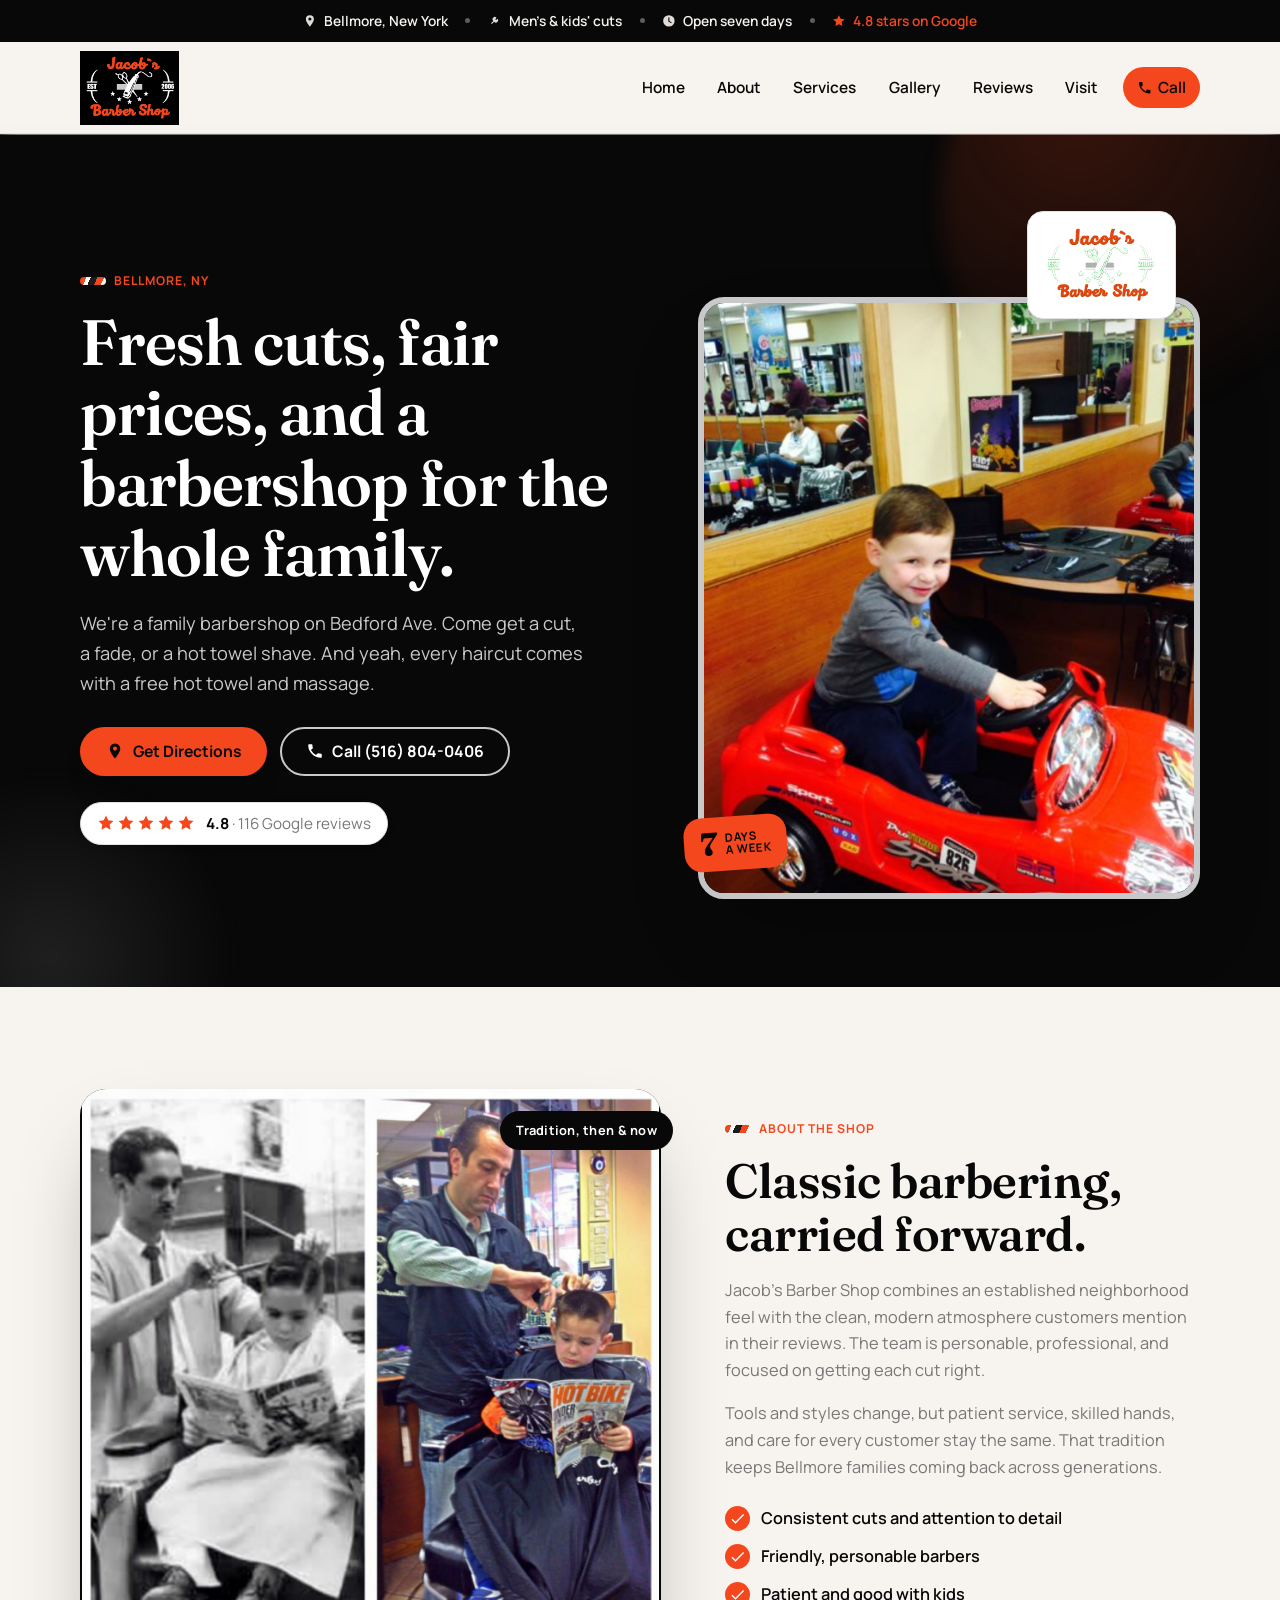
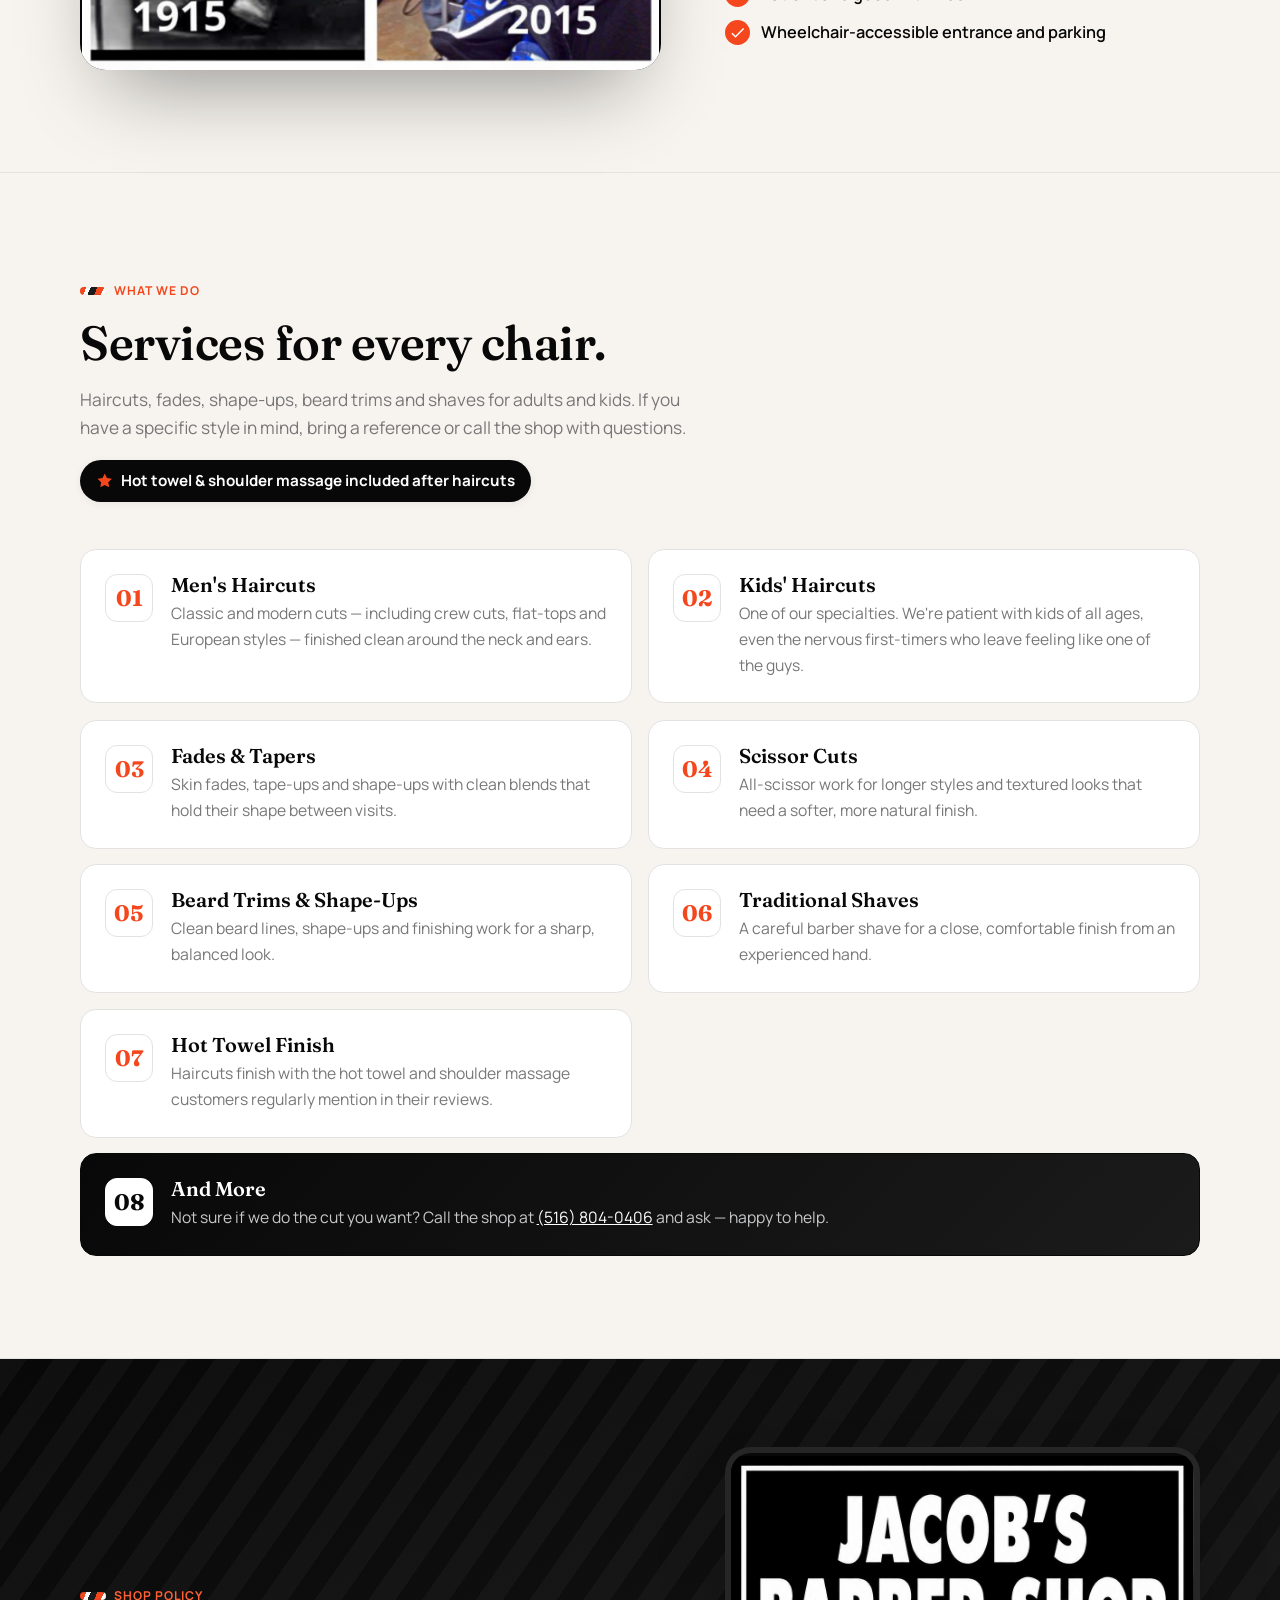
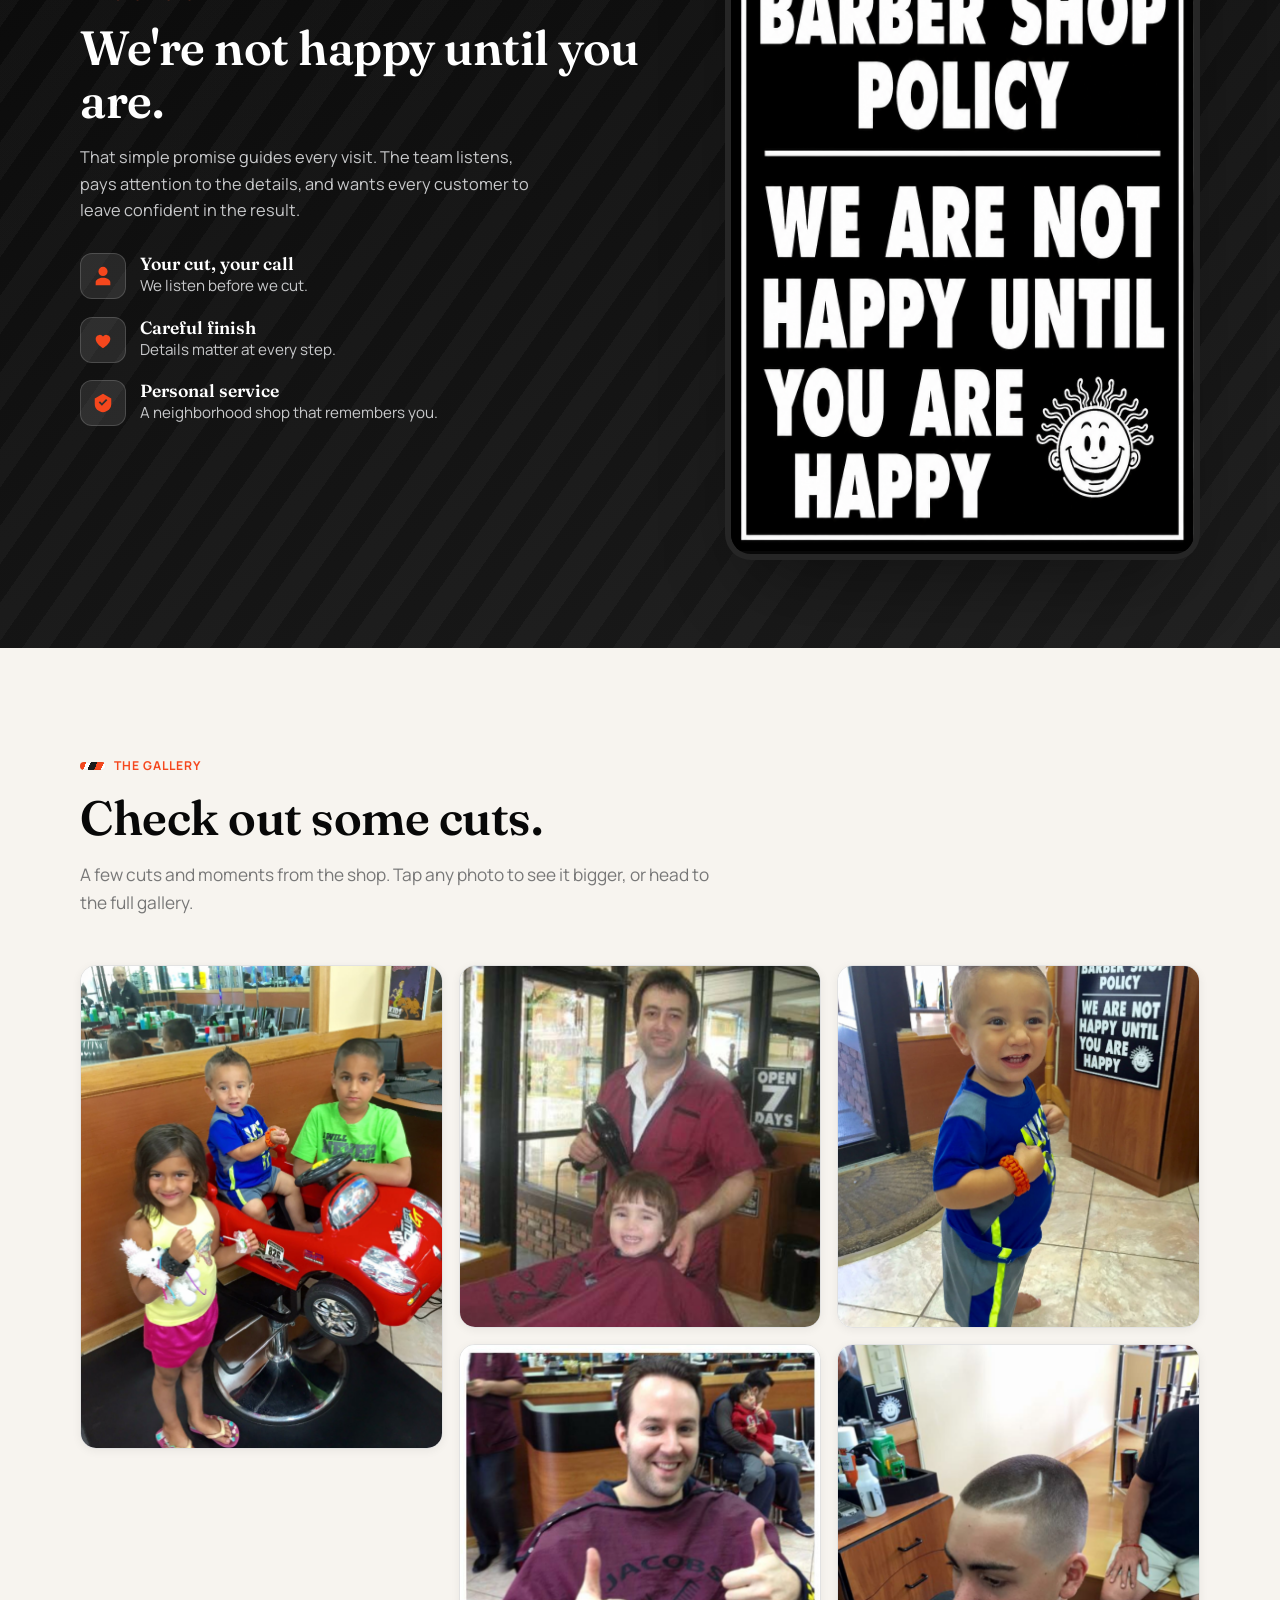
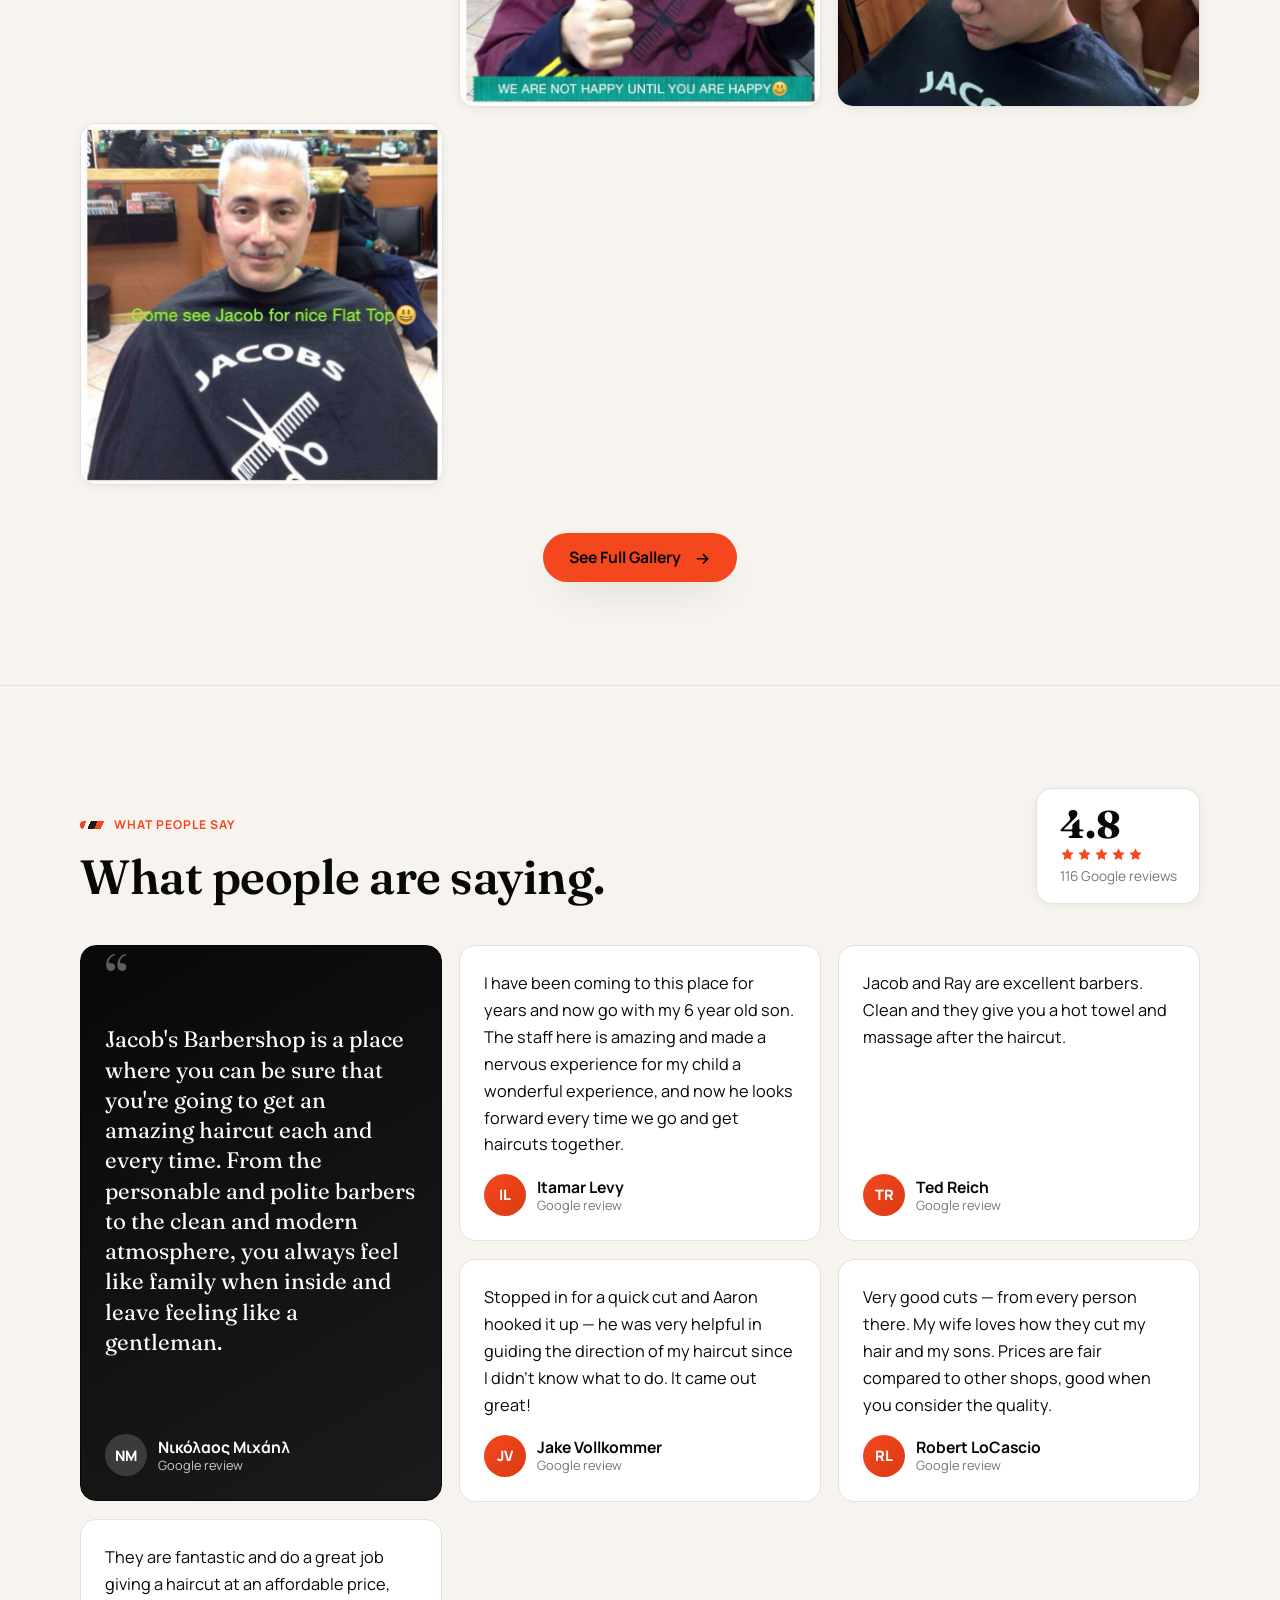
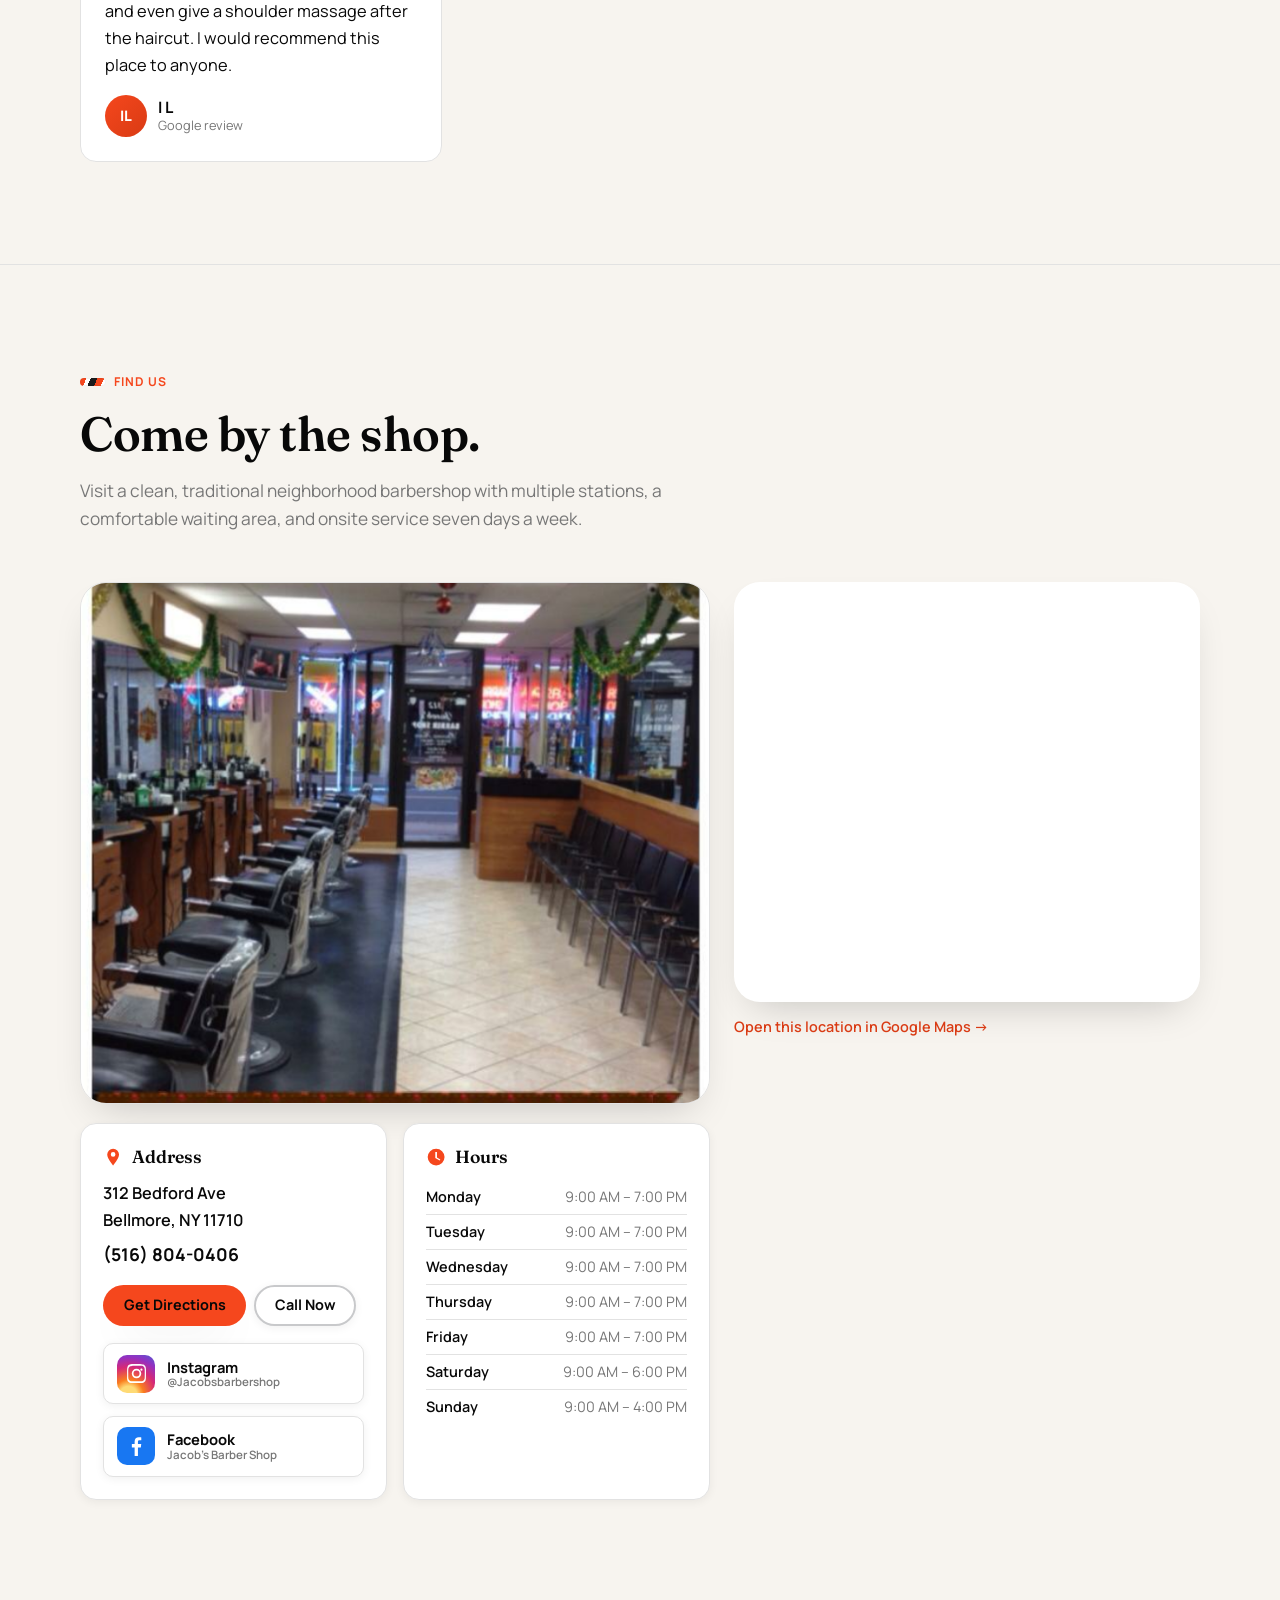
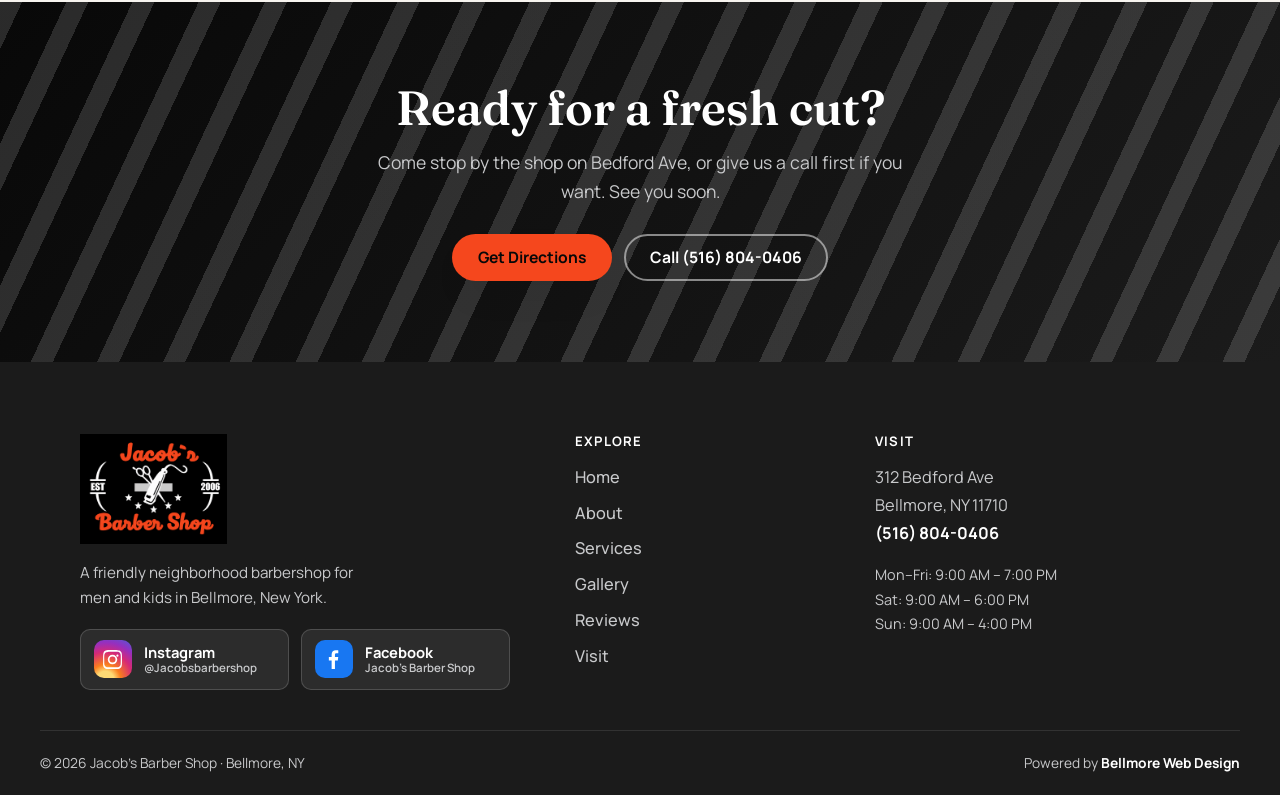
==== commit 5ffb8d09: "Merge pull request #11 from Bellmorewebdesign/claude/elegant-barber-shop-site-e4vk1v Update hero hea" ====
--- a/index.html
+++ b/index.html
@@ -3,28 +3,28 @@
 <head>
   <meta charset="UTF-8" />
   <meta name="viewport" content="width=device-width, initial-scale=1.0" />
-  <meta name="theme-color" content="#14285a" />
-
-  <title>Elegant Barber Shop | Haircuts, Fades &amp; Kids' Cuts in Bellmore, NY</title>
-  <meta name="description" content="Elegant Barber Shop in Bellmore, NY offers men's and kids' haircuts, fades, scissor cuts, hair designs and hot towel shaves. Stop by on Bedford Ave — walk-ins welcome. Rated 4.9 stars on Google." />
+  <meta name="theme-color" content="#080808" />
+
+  <title>Jacob's Barber Shop | Haircuts &amp; Shaves in Bellmore, NY</title>
+  <meta name="description" content="Jacob's Barber Shop in Bellmore, NY offers men's and kids' haircuts, fades, shaves, hot towels and post-cut shoulder massages. Visit 312 Bedford Ave. Rated 4.8 stars on Google." />
 
   <!-- Canonical + social -->
   <link rel="canonical" href="index.html" />
   <meta property="og:type" content="website" />
-  <meta property="og:site_name" content="Elegant Barber Shop" />
-  <meta property="og:title" content="Elegant Barber Shop | Bellmore, NY Barbershop" />
-  <meta property="og:description" content="Men's and kids' haircuts, fades, hair designs and hot towel shaves in Bellmore, New York. Rated 4.9 stars on Google." />
-  <meta property="og:image" content="Elegant_logo.png" />
+  <meta property="og:site_name" content="Jacob's Barber Shop" />
+  <meta property="og:title" content="Jacob's Barber Shop | Bellmore, NY" />
+  <meta property="og:description" content="Friendly neighborhood haircuts, fades and shaves for men and kids in Bellmore. Rated 4.8 stars on Google." />
+  <meta property="og:image" content="jacobs-logo.png" />
   <meta property="og:url" content="index.html" />
   <meta name="twitter:card" content="summary_large_image" />
-  <meta name="twitter:title" content="Elegant Barber Shop | Bellmore, NY Barbershop" />
-  <meta name="twitter:description" content="Men's and kids' haircuts, fades, hair designs and hot towel shaves in Bellmore, New York." />
-  <meta name="twitter:image" content="Elegant_logo.png" />
+  <meta name="twitter:title" content="Jacob's Barber Shop | Bellmore, NY" />
+  <meta name="twitter:description" content="Friendly neighborhood haircuts, fades and shaves for men and kids in Bellmore." />
+  <meta name="twitter:image" content="jacobs-logo.png" />
 
   <!-- Favicons -->
-  <link rel="icon" type="image/png" href="favicon_elegant.png" />
-  <link rel="shortcut icon" type="image/png" href="favicon_elegant.png" />
-  <link rel="apple-touch-icon" href="favicon_elegant.png" />
+  <link rel="icon" type="image/png" href="jacobs-favicon.png" />
+  <link rel="shortcut icon" type="image/png" href="jacobs-favicon.png" />
+  <link rel="apple-touch-icon" href="jacobs-favicon.png" />
 
   <!-- Fonts -->
   <link rel="preconnect" href="https://fonts.googleapis.com" />
@@ -38,13 +38,13 @@
   {
     "@context": "https://schema.org",
     "@type": "BarberShop",
-    "name": "Elegant Barber Shop",
-    "image": "Elegant_logo.png",
+    "name": "Jacob's Barber Shop",
+    "image": "jacobs-logo.png",
     "url": "index.html",
-    "telephone": "+15166798909",
+    "telephone": "+15168040406",
     "address": {
       "@type": "PostalAddress",
-      "streetAddress": "210 Bedford Ave",
+      "streetAddress": "312 Bedford Ave",
       "addressLocality": "Bellmore",
       "addressRegion": "NY",
       "postalCode": "11710",
@@ -53,18 +53,22 @@
     "areaServed": "Bellmore, New York",
     "aggregateRating": {
       "@type": "AggregateRating",
-      "ratingValue": "4.9",
-      "reviewCount": "135",
+      "ratingValue": "4.8",
+      "reviewCount": "116",
       "bestRating": "5"
     },
     "openingHoursSpecification": [
-      { "@type": "OpeningHoursSpecification", "dayOfWeek": ["Monday","Tuesday","Wednesday","Thursday","Friday"], "opens": "08:30", "closes": "19:00" },
-      { "@type": "OpeningHoursSpecification", "dayOfWeek": "Saturday", "opens": "08:00", "closes": "18:00" },
-      { "@type": "OpeningHoursSpecification", "dayOfWeek": "Sunday", "opens": "09:00", "closes": "17:00" }
+      { "@type": "OpeningHoursSpecification", "dayOfWeek": ["Monday","Tuesday","Wednesday","Thursday","Friday"], "opens": "09:00", "closes": "19:00" },
+      { "@type": "OpeningHoursSpecification", "dayOfWeek": "Saturday", "opens": "09:00", "closes": "18:00" },
+      { "@type": "OpeningHoursSpecification", "dayOfWeek": "Sunday", "opens": "09:00", "closes": "16:00" }
+    ],
+    "amenityFeature": [
+      { "@type": "LocationFeatureSpecification", "name": "Wheelchair accessible entrance", "value": true },
+      { "@type": "LocationFeatureSpecification", "name": "Wheelchair accessible parking lot", "value": true }
     ],
     "sameAs": [
-      "https://www.instagram.com/elegantbarbershopbellmore/",
-      "https://www.tiktok.com/@ElegantBarbershop1"
+      "https://www.instagram.com/jacobsbarbershop/",
+      "https://www.facebook.com/profile.php?id=100066643489725"
     ]
   }
   </script>
@@ -81,15 +85,15 @@
       <span class="infobar__sep" aria-hidden="true"></span>
       <span class="infobar__item"><svg class="ico" aria-hidden="true" viewBox="0 0 24 24"><path d="M12 2a10 10 0 1 0 10 10A10 10 0 0 0 12 2Zm1 10.4 4 2.3-.8 1.4L11 13V6h2Z"/></svg>Open seven days</span>
       <span class="infobar__sep" aria-hidden="true"></span>
-      <span class="infobar__item infobar__item--star"><svg class="ico" aria-hidden="true" viewBox="0 0 24 24"><path d="m12 2 3 6.3 6.9.9-5 4.8 1.2 6.9L12 17.7 5.9 20.9 7.1 14l-5-4.8 6.9-.9Z"/></svg>4.9 stars on Google</span>
+      <span class="infobar__item infobar__item--star"><svg class="ico" aria-hidden="true" viewBox="0 0 24 24"><path d="m12 2 3 6.3 6.9.9-5 4.8 1.2 6.9L12 17.7 5.9 20.9 7.1 14l-5-4.8 6.9-.9Z"/></svg>4.8 stars on Google</span>
     </div>
   </div>
 
   <!-- ================= HEADER / NAV ================= -->
   <header class="site-header" id="top">
     <div class="wrap header__inner">
-      <a class="brand" href="index.html" aria-label="Elegant Barber Shop home">
-        <img src="Elegant_logo.png" alt="Elegant Barber Shop logo" class="brand__logo" width="180" height="58" />
+      <a class="brand" href="index.html" aria-label="Jacob's Barber Shop home">
+        <img src="jacobs-logo.png" alt="Jacob's Barber Shop logo" class="brand__logo" width="180" height="58" />
       </a>
 
       <nav class="nav" aria-label="Primary">
@@ -104,7 +108,7 @@
           <li><a href="gallery.html" class="nav__link">Gallery</a></li>
           <li><a href="#reviews" class="nav__link">Reviews</a></li>
           <li><a href="#visit" class="nav__link">Visit</a></li>
-          <li><a href="tel:+15166798909" class="nav__link nav__link--call">
+          <li><a href="tel:+15168040406" class="nav__link nav__link--call">
             <svg class="ico" aria-hidden="true" viewBox="0 0 24 24"><path d="M6.6 10.8a15.5 15.5 0 0 0 6.6 6.6l2.2-2.2a1 1 0 0 1 1-.24 11.4 11.4 0 0 0 3.6.58 1 1 0 0 1 1 1V20a1 1 0 0 1-1 1A17 17 0 0 1 3 4a1 1 0 0 1 1-1h3.5a1 1 0 0 1 1 1 11.4 11.4 0 0 0 .58 3.6 1 1 0 0 1-.24 1Z"/></svg>
             Call
           </a></li>
@@ -123,23 +127,23 @@
 
       <div class="wrap hero__grid">
         <div class="hero__content reveal">
-          <img class="hero__mark" src="Logo_nobackground.png" data-fallback="Elegant_logo.png" alt="Elegant Barber Shop" width="440" height="214" />
+          <img class="hero__mark" src="Logo_nobackground.png" data-fallback="jacobs-logo.png" alt="Jacob's Barber Shop" width="440" height="214" />
           <span class="eyebrow"><span class="eyebrow__dot" aria-hidden="true"></span>Bellmore, NY</span>
           <h1 id="hero-title" class="hero__title">Fresh cuts, fair prices, and a barbershop for the whole family.</h1>
           <p class="hero__lead">We're a family barbershop on Bedford Ave. Come get a cut, a fade, or a hot towel shave. And yeah, every haircut comes with a free hot towel and massage.</p>
 
           <div class="hero__actions">
-            <a class="btn btn--primary" href="https://www.google.com/maps/dir/?api=1&amp;destination=210+Bedford+Ave%2C+Bellmore%2C+NY+11710" target="_blank" rel="noopener noreferrer">
+            <a class="btn btn--primary" href="https://www.google.com/maps/dir/?api=1&amp;destination=312+Bedford+Ave%2C+Bellmore%2C+NY+11710" target="_blank" rel="noopener noreferrer">
               <svg class="ico" aria-hidden="true" viewBox="0 0 24 24"><path d="M12 2a7 7 0 0 0-7 7c0 5 7 13 7 13s7-8 7-13a7 7 0 0 0-7-7Zm0 9.5A2.5 2.5 0 1 1 12 6a2.5 2.5 0 0 1 0 5.5Z"/></svg>
               Get Directions
             </a>
-            <a class="btn btn--ghost" href="tel:+15166798909">
+            <a class="btn btn--ghost" href="tel:+15168040406">
               <svg class="ico" aria-hidden="true" viewBox="0 0 24 24"><path d="M6.6 10.8a15.5 15.5 0 0 0 6.6 6.6l2.2-2.2a1 1 0 0 1 1-.24 11.4 11.4 0 0 0 3.6.58 1 1 0 0 1 1 1V20a1 1 0 0 1-1 1A17 17 0 0 1 3 4a1 1 0 0 1 1-1h3.5a1 1 0 0 1 1 1 11.4 11.4 0 0 0 .58 3.6 1 1 0 0 1-.24 1Z"/></svg>
-              Call (516) 679-8909
+              Call (516) 804-0406
             </a>
           </div>
 
-          <div class="hero__rating" aria-label="Rated 4.9 out of 5 stars on Google from 135 reviews">
+          <div class="hero__rating" aria-label="Rated 4.8 out of 5 stars on Google from 116 reviews">
             <span class="stars" aria-hidden="true">
               <svg viewBox="0 0 24 24"><path d="m12 2 3 6.3 6.9.9-5 4.8 1.2 6.9L12 17.7 5.9 20.9 7.1 14l-5-4.8 6.9-.9Z"/></svg>
               <svg viewBox="0 0 24 24"><path d="m12 2 3 6.3 6.9.9-5 4.8 1.2 6.9L12 17.7 5.9 20.9 7.1 14l-5-4.8 6.9-.9Z"/></svg>
@@ -147,7 +151,7 @@
               <svg viewBox="0 0 24 24"><path d="m12 2 3 6.3 6.9.9-5 4.8 1.2 6.9L12 17.7 5.9 20.9 7.1 14l-5-4.8 6.9-.9Z"/></svg>
               <svg viewBox="0 0 24 24"><path d="m12 2 3 6.3 6.9.9-5 4.8 1.2 6.9L12 17.7 5.9 20.9 7.1 14l-5-4.8 6.9-.9Z"/></svg>
             </span>
-            <span class="hero__rating-text"><strong>4.9</strong> · 135 Google reviews</span>
+            <span class="hero__rating-text"><strong>4.8</strong> · 116 Google reviews</span>
           </div>
         </div>
 
@@ -156,7 +160,7 @@
             <img src="Logo_nobackground.png" data-fallback="Elegant_logo.png" alt="" width="360" height="176" />
           </div>
           <figure class="hero__photo">
-            <img src="3-boys.png" alt="Three smiling young customers after their haircuts at Elegant Barber Shop" width="520" height="640" loading="lazy" />
+            <img src="3-boys.png" alt="Child seated in a red car-shaped barber chair at Jacob's Barber Shop" width="520" height="640" loading="lazy" />
           </figure>
           <div class="hero__chip">
             <span class="hero__chip-num">7</span>
@@ -170,20 +174,20 @@
     <section class="section about" id="about" aria-labelledby="about-title">
       <div class="wrap about__grid">
         <figure class="about__media reveal">
-          <img src="Barbershop_elegant.png" alt="A barber giving a young customer a haircut inside Elegant Barber Shop" width="600" height="720" loading="lazy" />
-          <span class="about__badge" aria-hidden="true">Est. in Bellmore</span>
+          <img src="barbershop-tradition.png" alt="Side-by-side child haircut scenes from 1915 and 2015" width="600" height="720" loading="lazy" />
+          <span class="about__badge" aria-hidden="true">Tradition, then &amp; now</span>
         </figure>
 
         <div class="about__content reveal">
           <span class="eyebrow"><span class="eyebrow__dot" aria-hidden="true"></span>About the shop</span>
-          <h2 id="about-title" class="section__title">A local shop that actually cares about your cut.</h2>
-          <p>Elegant Barber Shop is a spot in Bellmore that keeps the neighborhood looking sharp. Stan and the team know what they're doing, and they take the time to get your cut right instead of rushing you out the door.</p>
-          <p>We cut hair for men and kids of every age. Trim, fade, lineup, or hot towel shave — whatever you come in for, the plan is simple: you leave happy with how you look.</p>
+          <h2 id="about-title" class="section__title">Classic barbering, carried forward.</h2>
+          <p>Jacob's Barber Shop combines an established neighborhood feel with the clean, modern atmosphere customers mention in their reviews. The team is personable, professional, and focused on getting each cut right.</p>
+          <p>Tools and styles change, but patient service, skilled hands, and care for every customer stay the same. That tradition keeps Bellmore families coming back across generations.</p>
           <ul class="about__list">
-            <li><svg class="ico" aria-hidden="true" viewBox="0 0 24 24"><path d="M9 16.2 4.8 12l-1.4 1.4L9 19 21 7l-1.4-1.4Z"/></svg>They actually pay attention to detail</li>
-            <li><svg class="ico" aria-hidden="true" viewBox="0 0 24 24"><path d="M9 16.2 4.8 12l-1.4 1.4L9 19 21 7l-1.4-1.4Z"/></svg>Same great cut every time you come in</li>
-            <li><svg class="ico" aria-hidden="true" viewBox="0 0 24 24"><path d="M9 16.2 4.8 12l-1.4 1.4L9 19 21 7l-1.4-1.4Z"/></svg>Patient and really good with kids</li>
-            <li><svg class="ico" aria-hidden="true" viewBox="0 0 24 24"><path d="M9 16.2 4.8 12l-1.4 1.4L9 19 21 7l-1.4-1.4Z"/></svg>Chill, friendly vibe when you walk in</li>
+            <li><svg class="ico" aria-hidden="true" viewBox="0 0 24 24"><path d="M9 16.2 4.8 12l-1.4 1.4L9 19 21 7l-1.4-1.4Z"/></svg>Consistent cuts and attention to detail</li>
+            <li><svg class="ico" aria-hidden="true" viewBox="0 0 24 24"><path d="M9 16.2 4.8 12l-1.4 1.4L9 19 21 7l-1.4-1.4Z"/></svg>Friendly, personable barbers</li>
+            <li><svg class="ico" aria-hidden="true" viewBox="0 0 24 24"><path d="M9 16.2 4.8 12l-1.4 1.4L9 19 21 7l-1.4-1.4Z"/></svg>Patient and good with kids</li>
+            <li><svg class="ico" aria-hidden="true" viewBox="0 0 24 24"><path d="M9 16.2 4.8 12l-1.4 1.4L9 19 21 7l-1.4-1.4Z"/></svg>Wheelchair-accessible entrance and parking</li>
           </ul>
         </div>
       </div>
@@ -195,8 +199,8 @@
         <div class="section__head reveal">
           <span class="eyebrow"><span class="eyebrow__dot" aria-hidden="true"></span>What we do</span>
           <h2 id="services-title" class="section__title">Services for every chair.</h2>
-          <p class="section__intro">Here's some of what we do. Skin fades, tape-ups, shape-ups, flat-tops, crew cuts, mohawks, color, head designs, European styles, and of course a good old hot towel shave. Want a cut that's not on the list? Just call and ask.</p>
-          <p class="offer-note"><svg class="ico" aria-hidden="true" viewBox="0 0 24 24"><path d="m12 2 3 6.3 6.9.9-5 4.8 1.2 6.9L12 17.7 5.9 20.9 7.1 14l-5-4.8 6.9-.9Z"/></svg>Free hot towel &amp; massage with every haircut</p>
+          <p class="section__intro">Haircuts, fades, shape-ups, beard trims and shaves for adults and kids. If you have a specific style in mind, bring a reference or call the shop with questions.</p>
+          <p class="offer-note"><svg class="ico" aria-hidden="true" viewBox="0 0 24 24"><path d="m12 2 3 6.3 6.9.9-5 4.8 1.2 6.9L12 17.7 5.9 20.9 7.1 14l-5-4.8 6.9-.9Z"/></svg>Hot towel &amp; shoulder massage included after haircuts</p>
         </div>
 
         <ol class="services__list">
@@ -231,29 +235,29 @@
           <li class="service reveal">
             <span class="service__num">05</span>
             <div class="service__body">
-              <h3 class="service__title">Hair Designs &amp; Lineups</h3>
-              <p>Crisp lineups, head designs and mohawks, done with a steady hand and an eye for detail.</p>
+              <h3 class="service__title">Beard Trims &amp; Shape-Ups</h3>
+              <p>Clean beard lines, shape-ups and finishing work for a sharp, balanced look.</p>
             </div>
           </li>
           <li class="service reveal">
             <span class="service__num">06</span>
             <div class="service__body">
-              <h3 class="service__title">Hot Towel Razor Shaves</h3>
-              <p>A traditional hot towel razor shave for a close, comfortable finish — plus a free hot towel and massage with every haircut.</p>
+              <h3 class="service__title">Traditional Shaves</h3>
+              <p>A careful barber shave for a close, comfortable finish from an experienced hand.</p>
             </div>
           </li>
           <li class="service reveal">
             <span class="service__num">07</span>
             <div class="service__body">
-              <h3 class="service__title">Color</h3>
-              <p>Color services to cover the gray or refresh your look, applied with a careful, natural finish.</p>
+              <h3 class="service__title">Hot Towel Finish</h3>
+              <p>Haircuts finish with the hot towel and shoulder massage customers regularly mention in their reviews.</p>
             </div>
           </li>
           <li class="service service--more reveal">
             <span class="service__num">08</span>
             <div class="service__body">
               <h3 class="service__title">And More</h3>
-              <p>Not sure if we do the cut you want? Just call the shop at <a href="tel:+15166798909">(516)&nbsp;679-8909</a> and ask — happy to help.</p>
+              <p>Not sure if we do the cut you want? Call the shop at <a href="tel:+15168040406">(516)&nbsp;804-0406</a> and ask — happy to help.</p>
             </div>
           </li>
         </ol>
@@ -264,26 +268,26 @@
     <section class="family" aria-labelledby="family-title">
       <div class="wrap family__grid">
         <div class="family__content reveal">
-          <span class="eyebrow eyebrow--light"><span class="eyebrow__dot" aria-hidden="true"></span>Family friendly</span>
-          <h2 id="family-title" class="section__title section__title--light">Kids' cuts are kind of our thing.</h2>
-          <p>The barbers are patient and easygoing with younger kids, so even the nervous first-timers end up having a good time. That's why parents keep coming back with the whole family.</p>
+          <span class="eyebrow eyebrow--light"><span class="eyebrow__dot" aria-hidden="true"></span>Shop policy</span>
+          <h2 id="family-title" class="section__title section__title--light">We're not happy until you are.</h2>
+          <p>That simple promise guides every visit. The team listens, pays attention to the details, and wants every customer to leave confident in the result.</p>
           <div class="family__points">
             <div class="family__point">
               <span class="family__point-ico" aria-hidden="true"><svg viewBox="0 0 24 24"><path d="M12 2a5 5 0 1 0 5 5 5 5 0 0 0-5-5Zm0 12c-4 0-8 2-8 5v3h16v-3c0-3-4-5-8-5Z"/></svg></span>
-              <div><h3>Great with kids</h3><p>Easy cuts for every age.</p></div>
+              <div><h3>Your cut, your call</h3><p>We listen before we cut.</p></div>
             </div>
             <div class="family__point">
               <span class="family__point-ico" aria-hidden="true"><svg viewBox="0 0 24 24"><path d="M12 21s-8-4.5-8-10a4.5 4.5 0 0 1 8-2.9A4.5 4.5 0 0 1 20 11c0 5.5-8 10-8 10Z"/></svg></span>
-              <div><h3>Patient service</h3><p>No rushing, ever.</p></div>
+              <div><h3>Careful finish</h3><p>Details matter at every step.</p></div>
             </div>
             <div class="family__point">
               <span class="family__point-ico" aria-hidden="true"><svg viewBox="0 0 24 24"><path d="M12 2 3 7v6c0 5 3.8 8.4 9 9 5.2-.6 9-4 9-9V7Zm-1.2 13-3.5-3.5 1.4-1.4 2.1 2.1 4.5-4.5 1.4 1.4Z"/></svg></span>
-              <div><h3>Welcoming spot</h3><p>Relaxed, friendly, and local.</p></div>
+              <div><h3>Personal service</h3><p>A neighborhood shop that remembers you.</p></div>
             </div>
           </div>
         </div>
         <figure class="family__media family__media--poster reveal">
-          <img src="Kids_haircuts.png" data-fallback="3-boys.png" alt="Elegant Barber Shop poster highlighting that the shop specializes in kids' haircuts" width="900" height="700" loading="lazy" />
+          <img src="Kids_haircuts.png" data-fallback="3-boys.png" alt="Jacob's Barber Shop customer satisfaction policy sign" width="900" height="700" loading="lazy" />
         </figure>
       </div>
     </section>
@@ -317,8 +321,8 @@
             <span class="eyebrow"><span class="eyebrow__dot" aria-hidden="true"></span>What people say</span>
             <h2 id="reviews-title" class="section__title">What people are saying.</h2>
           </div>
-          <div class="reviews__score" aria-label="4.9 out of 5 stars from 135 Google reviews">
-            <span class="reviews__score-num">4.9</span>
+          <div class="reviews__score" aria-label="4.8 out of 5 stars from 116 Google reviews">
+            <span class="reviews__score-num">4.8</span>
             <span class="stars stars--sm" aria-hidden="true">
               <svg viewBox="0 0 24 24"><path d="m12 2 3 6.3 6.9.9-5 4.8 1.2 6.9L12 17.7 5.9 20.9 7.1 14l-5-4.8 6.9-.9Z"/></svg>
               <svg viewBox="0 0 24 24"><path d="m12 2 3 6.3 6.9.9-5 4.8 1.2 6.9L12 17.7 5.9 20.9 7.1 14l-5-4.8 6.9-.9Z"/></svg>
@@ -326,57 +330,57 @@
               <svg viewBox="0 0 24 24"><path d="m12 2 3 6.3 6.9.9-5 4.8 1.2 6.9L12 17.7 5.9 20.9 7.1 14l-5-4.8 6.9-.9Z"/></svg>
               <svg viewBox="0 0 24 24"><path d="m12 2 3 6.3 6.9.9-5 4.8 1.2 6.9L12 17.7 5.9 20.9 7.1 14l-5-4.8 6.9-.9Z"/></svg>
             </span>
-            <span class="reviews__score-sub">135 Google reviews</span>
+            <span class="reviews__score-sub">116 Google reviews</span>
           </div>
         </div>
 
         <div class="reviews__rail">
           <article class="review reviews__feature reveal">
             <span class="review__mark" aria-hidden="true">&ldquo;</span>
-            <p class="review__text">Stan and the team are welcoming and very talented barbers. They show care and attention to detail. I leave with a high quality fade every time.</p>
+            <p class="review__text">Jacob's Barbershop is a place where you can be sure that you're going to get an amazing haircut each and every time. From the personable and polite barbers to the clean and modern atmosphere, you always feel like family when inside and leave feeling like a gentleman.</p>
             <div class="review__by">
-              <span class="review__avatar" aria-hidden="true">BG</span>
-              <span class="review__meta"><strong>Brian Gibbs</strong><span>Google review</span></span>
+              <span class="review__avatar" aria-hidden="true">NM</span>
+              <span class="review__meta"><strong>Νικόλαος Μιχάηλ</strong><span>Google review</span></span>
             </div>
           </article>
 
           <article class="review reveal">
-            <p class="review__text">Incredible barber, but even better people. They are patient, fun, and welcoming. Great prices for the quality of work.</p>
+            <p class="review__text">I have been coming to this place for years and now go with my 6 year old son. The staff here is amazing and made a nervous experience for my child a wonderful experience, and now he looks forward every time we go and get haircuts together.</p>
             <div class="review__by">
-              <span class="review__avatar" aria-hidden="true">LC</span>
-              <span class="review__meta"><strong>Luke Castellano</strong><span>Google review</span></span>
+              <span class="review__avatar" aria-hidden="true">IL</span>
+              <span class="review__meta"><strong>Itamar Levy</strong><span>Google review</span></span>
             </div>
           </article>
 
           <article class="review reveal">
-            <p class="review__text">Stan is the man. A gentleman to visit and great with little kids. Cuts are on point.</p>
+            <p class="review__text">Jacob and Ray are excellent barbers. Clean and they give you a hot towel and massage after the haircut.</p>
             <div class="review__by">
-              <span class="review__avatar" aria-hidden="true">JL</span>
-              <span class="review__meta"><strong>Justin Lieberman</strong><span>Google review</span></span>
+              <span class="review__avatar" aria-hidden="true">TR</span>
+              <span class="review__meta"><strong>Ted Reich</strong><span>Google review</span></span>
             </div>
           </article>
 
           <article class="review reveal">
-            <p class="review__text">Stan and crew not only give amazing haircuts but are super friendly as well.</p>
+            <p class="review__text">Stopped in for a quick cut and Aaron hooked it up — he was very helpful in guiding the direction of my haircut since I didn't know what to do. It came out great!</p>
             <div class="review__by">
-              <span class="review__avatar" aria-hidden="true">RD</span>
-              <span class="review__meta"><strong>Rick DeLucia</strong><span>Google review</span></span>
+              <span class="review__avatar" aria-hidden="true">JV</span>
+              <span class="review__meta"><strong>Jake Vollkommer</strong><span>Google review</span></span>
             </div>
           </article>
 
           <article class="review reveal">
-            <p class="review__text">My six year old was terrified of the barber until we found Stan. Now he loves coming and feels like one of the guys.</p>
+            <p class="review__text">Very good cuts — from every person there. My wife loves how they cut my hair and my sons. Prices are fair compared to other shops, good when you consider the quality.</p>
             <div class="review__by">
-              <span class="review__avatar" aria-hidden="true">KS</span>
-              <span class="review__meta"><strong>Katie SP</strong><span>Google review</span></span>
+              <span class="review__avatar" aria-hidden="true">RL</span>
+              <span class="review__meta"><strong>Robert LoCascio</strong><span>Google review</span></span>
             </div>
           </article>
 
           <article class="review reveal">
-            <p class="review__text">Super reliable, clean, and always a great cut. Can't ask for more.</p>
+            <p class="review__text">They are fantastic and do a great job giving a haircut at an affordable price, and even give a shoulder massage after the haircut. I would recommend this place to anyone.</p>
             <div class="review__by">
-              <span class="review__avatar" aria-hidden="true">DL</span>
-              <span class="review__meta"><strong>David Lerner</strong><span>Google review</span></span>
+              <span class="review__avatar" aria-hidden="true">IL</span>
+              <span class="review__meta"><strong>I L</strong><span>Google review</span></span>
             </div>
           </article>
         </div>
@@ -388,33 +392,33 @@
       <div class="wrap">
         <div class="section__head reveal">
           <span class="eyebrow"><span class="eyebrow__dot" aria-hidden="true"></span>Find us</span>
-          <h2 id="visit-title" class="section__title">Come find us.</h2>
-          <p class="section__intro">Stop by for your next cut on Bedford Ave. Walk-ins are welcome, and you can always call ahead if you've got a question.</p>
+          <h2 id="visit-title" class="section__title">Come by the shop.</h2>
+          <p class="section__intro">Visit a clean, traditional neighborhood barbershop with multiple stations, a comfortable waiting area, and onsite service seven days a week.</p>
         </div>
 
         <div class="visit__grid">
           <div class="visit__info reveal">
             <figure class="visit__photo">
-              <img src="exterior-barbershop.png" alt="The storefront of Elegant Barber Shop on Bedford Ave in Bellmore, with a classic barber pole" width="620" height="520" loading="lazy" />
+              <img src="exterior-barbershop.png" alt="Interior of Jacob's Barber Shop in Bellmore" width="620" height="520" loading="lazy" />
             </figure>
 
             <div class="visit__cards">
               <div class="visit__card">
                 <h3 class="visit__card-title"><svg class="ico" aria-hidden="true" viewBox="0 0 24 24"><path d="M12 2a7 7 0 0 0-7 7c0 5 7 13 7 13s7-8 7-13a7 7 0 0 0-7-7Zm0 9.5A2.5 2.5 0 1 1 12 6a2.5 2.5 0 0 1 0 5.5Z"/></svg>Address</h3>
-                <p class="visit__addr">210 Bedford Ave<br>Bellmore, NY 11710</p>
-                <p class="visit__phone"><a href="tel:+15166798909">(516) 679-8909</a></p>
+                <p class="visit__addr">312 Bedford Ave<br>Bellmore, NY 11710</p>
+                <p class="visit__phone"><a href="tel:+15168040406">(516) 804-0406</a></p>
                 <div class="visit__actions">
-                  <a class="btn btn--primary btn--sm" href="https://www.google.com/maps/dir/?api=1&amp;destination=210+Bedford+Ave%2C+Bellmore%2C+NY+11710" target="_blank" rel="noopener noreferrer">Get Directions</a>
-                  <a class="btn btn--ghost btn--sm" href="tel:+15166798909">Call Now</a>
+                  <a class="btn btn--primary btn--sm" href="https://www.google.com/maps/dir/?api=1&amp;destination=312+Bedford+Ave%2C+Bellmore%2C+NY+11710" target="_blank" rel="noopener noreferrer">Get Directions</a>
+                  <a class="btn btn--ghost btn--sm" href="tel:+15168040406">Call Now</a>
                 </div>
-                <div class="visit__social">
-                  <a href="https://www.instagram.com/elegantbarbershopbellmore/" target="_blank" rel="noopener noreferrer" aria-label="Elegant Barber Shop on Instagram">
-                    <svg class="ico" aria-hidden="true" viewBox="0 0 24 24"><path d="M12 2.2c3.2 0 3.6 0 4.9.07 1.2.06 1.8.25 2.2.42.6.22 1 .48 1.4.9.43.42.7.82.9 1.4.18.42.37 1.05.43 2.25.06 1.28.07 1.66.07 4.88s0 3.6-.07 4.88c-.06 1.2-.25 1.83-.42 2.25-.22.56-.48.97-.9 1.4-.42.42-.83.68-1.4.9-.42.17-1.05.36-2.25.42-1.28.06-1.66.07-4.88.07s-3.6 0-4.88-.07c-1.2-.06-1.83-.25-2.25-.42a3.9 3.9 0 0 1-1.4-.9 3.9 3.9 0 0 1-.9-1.4c-.17-.42-.36-1.05-.42-2.25C2.21 15.6 2.2 15.22 2.2 12s0-3.6.07-4.88c.06-1.2.25-1.83.42-2.25.22-.57.48-.98.9-1.4.42-.42.83-.68 1.4-.9.42-.17 1.05-.36 2.25-.42C8.4 2.21 8.78 2.2 12 2.2Zm0 1.8c-3.16 0-3.5.01-4.75.07-.9.04-1.4.2-1.72.32-.43.17-.74.37-1.06.7-.32.31-.52.62-.69 1.05-.13.32-.28.82-.32 1.72C3.4 8.9 3.4 9.24 3.4 12s0 3.1.06 4.35c.04.9.2 1.4.32 1.72.17.43.37.74.7 1.06.31.32.62.52 1.05.69.32.13.82.28 1.72.32 1.25.06 1.6.07 4.75.07s3.5-.01 4.75-.07c.9-.04 1.4-.2 1.72-.32.43-.17.74-.37 1.06-.7.32-.31.52-.62.69-1.05.13-.32.28-.82.32-1.72.06-1.25.07-1.6.07-4.35s0-3.1-.06-4.35c-.04-.9-.2-1.4-.32-1.72a2.8 2.8 0 0 0-.7-1.06 2.8 2.8 0 0 0-1.05-.69c-.32-.13-.82-.28-1.72-.32C15.5 4.01 15.16 4 12 4Zm0 3.06A4.94 4.94 0 1 1 12 17a4.94 4.94 0 0 1 0-9.88Zm0 1.8a3.14 3.14 0 1 0 0 6.28 3.14 3.14 0 0 0 0-6.28Zm5.13-2.02a1.15 1.15 0 1 1 0 2.3 1.15 1.15 0 0 1 0-2.3Z"/></svg>
-                    <span>@elegantbarbershopbellmore</span>
+                <div class="social-links" aria-label="Jacob's Barber Shop social media">
+                  <a class="social-link social-link--instagram" href="https://www.instagram.com/jacobsbarbershop/" target="_blank" rel="noopener noreferrer" aria-label="Follow Jacob's Barber Shop on Instagram at @Jacobsbarbershop">
+                    <span class="social-link__icon" aria-hidden="true"><svg viewBox="0 0 24 24"><path d="M12 2.2c3.2 0 3.6 0 4.9.07 1.2.06 1.8.25 2.2.42.6.22 1 .48 1.4.9.43.42.7.82.9 1.4.18.42.37 1.05.43 2.25.06 1.28.07 1.66.07 4.88s0 3.6-.07 4.88c-.06 1.2-.25 1.83-.42 2.25-.22.56-.48.97-.9 1.4-.42.42-.83.68-1.4.9-.42.17-1.05.36-2.25.42-1.28.06-1.66.07-4.88.07s-3.6 0-4.88-.07c-1.2-.06-1.83-.25-2.25-.42a3.9 3.9 0 0 1-1.4-.9 3.9 3.9 0 0 1-.9-1.4c-.17-.42-.36-1.05-.42-2.25C2.21 15.6 2.2 15.22 2.2 12s0-3.6.07-4.88c.06-1.2.25-1.83.42-2.25.22-.57.48-.98.9-1.4.42-.42.83-.68 1.4-.9.42-.17 1.05-.36 2.25-.42C8.4 2.21 8.78 2.2 12 2.2Zm0 1.8c-3.16 0-3.5.01-4.75.07-.9.04-1.4.2-1.72.32-.43.17-.74.37-1.06.7-.32.31-.52.62-.69 1.05-.13.32-.28.82-.32 1.72C3.4 8.9 3.4 9.24 3.4 12s0 3.1.06 4.35c.04.9.2 1.4.32 1.72.17.43.37.74.7 1.06.31.32.62.52 1.05.69.32.13.82.28 1.72.32 1.25.06 1.6.07 4.75.07s3.5-.01 4.75-.07c.9-.04 1.4-.2 1.72-.32.43-.17.74-.37 1.06-.7.32-.31.52-.62.69-1.05.13-.32.28-.82.32-1.72.06-1.25.07-1.6.07-4.35s0-3.1-.06-4.35c-.04-.9-.2-1.4-.32-1.72a2.8 2.8 0 0 0-.7-1.06 2.8 2.8 0 0 0-1.05-.69c-.32-.13-.82-.28-1.72-.32C15.5 4.01 15.16 4 12 4Zm0 3.06A4.94 4.94 0 1 1 12 17a4.94 4.94 0 0 1 0-9.88Zm0 1.8a3.14 3.14 0 1 0 0 6.28 3.14 3.14 0 0 0 0-6.28Zm5.13-2.02a1.15 1.15 0 1 1 0 2.3 1.15 1.15 0 0 1 0-2.3Z"/></svg></span>
+                    <span class="social-link__text"><strong>Instagram</strong><small>@Jacobsbarbershop</small></span>
                   </a>
-                  <a href="https://www.tiktok.com/@ElegantBarbershop1" target="_blank" rel="noopener noreferrer" aria-label="Elegant Barber Shop on TikTok">
-                    <svg class="ico" aria-hidden="true" viewBox="0 0 24 24"><path d="M16.5 3c.3 2.2 1.6 3.9 3.8 4.2v2.5c-1.3.1-2.5-.3-3.8-1v5.9c0 3.6-2.6 6.4-6.1 6.4A6 6 0 0 1 4.4 15c0-3.4 3.1-6 6.6-5.4v2.7a3 3 0 0 0-1.1-.2 2.9 2.9 0 0 0-2.9 3 3 3 0 0 0 3 3c1.7 0 2.9-1.3 2.9-3.1V3Z"/></svg>
-                    <span>@ElegantBarbershop1</span>
+                  <a class="social-link social-link--facebook" href="https://www.facebook.com/profile.php?id=100066643489725" target="_blank" rel="noopener noreferrer" aria-label="Visit Jacob's Barber Shop on Facebook">
+                    <span class="social-link__icon" aria-hidden="true"><svg viewBox="0 0 24 24"><path d="M13.5 22v-9h3l.45-3.5H13.5V7.3c0-1 .28-1.7 1.75-1.7H17V2.5c-.3-.04-1.35-.12-2.6-.12-2.57 0-4.35 1.57-4.35 4.47V9.5H7.15V13h2.9v9h3.45Z"/></svg></span>
+                    <span class="social-link__text"><strong>Facebook</strong><small>Jacob's Barber Shop</small></span>
                   </a>
                 </div>
               </div>
@@ -423,13 +427,13 @@
                 <h3 class="visit__card-title"><svg class="ico" aria-hidden="true" viewBox="0 0 24 24"><path d="M12 2a10 10 0 1 0 10 10A10 10 0 0 0 12 2Zm1 10.4 4 2.3-.8 1.4L11 13V6h2Z"/></svg>Hours</h3>
                 <table class="hours">
                   <tbody>
-                    <tr><th scope="row">Monday</th><td>8:30 AM – 7:00 PM</td></tr>
-                    <tr><th scope="row">Tuesday</th><td>8:30 AM – 7:00 PM</td></tr>
-                    <tr><th scope="row">Wednesday</th><td>8:30 AM – 7:00 PM</td></tr>
-                    <tr><th scope="row">Thursday</th><td>8:30 AM – 7:00 PM</td></tr>
-                    <tr><th scope="row">Friday</th><td>8:30 AM – 7:00 PM</td></tr>
-                    <tr><th scope="row">Saturday</th><td>8:00 AM – 6:00 PM</td></tr>
-                    <tr><th scope="row">Sunday</th><td>9:00 AM – 5:00 PM</td></tr>
+                    <tr><th scope="row">Monday</th><td>9:00 AM – 7:00 PM</td></tr>
+                    <tr><th scope="row">Tuesday</th><td>9:00 AM – 7:00 PM</td></tr>
+                    <tr><th scope="row">Wednesday</th><td>9:00 AM – 7:00 PM</td></tr>
+                    <tr><th scope="row">Thursday</th><td>9:00 AM – 7:00 PM</td></tr>
+                    <tr><th scope="row">Friday</th><td>9:00 AM – 7:00 PM</td></tr>
+                    <tr><th scope="row">Saturday</th><td>9:00 AM – 6:00 PM</td></tr>
+                    <tr><th scope="row">Sunday</th><td>9:00 AM – 4:00 PM</td></tr>
                   </tbody>
                 </table>
               </div>
@@ -438,11 +442,11 @@
 
           <div class="visit__map reveal">
             <iframe
-              title="Map showing Elegant Barber Shop at 210 Bedford Ave, Bellmore, NY 11710"
-              src="https://www.google.com/maps?q=210%20Bedford%20Ave%2C%20Bellmore%2C%20NY%2011710&output=embed"
+              title="Map showing Jacob's Barber Shop at 312 Bedford Ave, Bellmore, NY 11710"
+              src="https://www.google.com/maps?q=312%20Bedford%20Ave%2C%20Bellmore%2C%20NY%2011710&output=embed"
               loading="lazy"
               referrerpolicy="no-referrer-when-downgrade"></iframe>
-            <a class="visit__streetview" href="https://www.google.com/maps/place/210+Bedford+Ave,+Bellmore,+NY+11710" target="_blank" rel="noopener noreferrer">Open this location in Google Maps →</a>
+            <a class="visit__streetview" href="https://www.google.com/maps/place/312+Bedford+Ave,+Bellmore,+NY+11710" target="_blank" rel="noopener noreferrer">Open this location in Google Maps →</a>
           </div>
         </div>
       </div>
@@ -455,8 +459,8 @@
         <h2 id="cta-title" class="cta__title">Ready for a fresh cut?</h2>
         <p class="cta__text">Come stop by the shop on Bedford Ave, or give us a call first if you want. See you soon.</p>
         <div class="cta__actions">
-          <a class="btn btn--primary" href="https://www.google.com/maps/dir/?api=1&amp;destination=210+Bedford+Ave%2C+Bellmore%2C+NY+11710" target="_blank" rel="noopener noreferrer">Get Directions</a>
-          <a class="btn btn--ghost btn--on-dark" href="tel:+15166798909">Call (516) 679-8909</a>
+          <a class="btn btn--primary" href="https://www.google.com/maps/dir/?api=1&amp;destination=312+Bedford+Ave%2C+Bellmore%2C+NY+11710" target="_blank" rel="noopener noreferrer">Get Directions</a>
+          <a class="btn btn--ghost btn--on-dark" href="tel:+15168040406">Call (516) 804-0406</a>
         </div>
       </div>
     </section>
@@ -466,14 +470,16 @@
   <footer class="site-footer">
     <div class="wrap footer__grid">
       <div class="footer__brand">
-        <img src="Elegant_logo.png" alt="Elegant Barber Shop logo" class="footer__logo" width="200" height="64" loading="lazy" />
-        <p class="footer__tag">A family barbershop for men and kids in Bellmore, New York.</p>
-        <div class="footer__social">
-          <a href="https://www.instagram.com/elegantbarbershopbellmore/" target="_blank" rel="noopener noreferrer" aria-label="Instagram">
-            <svg class="ico" aria-hidden="true" viewBox="0 0 24 24"><path d="M12 2.2c3.2 0 3.6 0 4.9.07 1.2.06 1.8.25 2.2.42.6.22 1 .48 1.4.9.43.42.7.82.9 1.4.18.42.37 1.05.43 2.25.06 1.28.07 1.66.07 4.88s0 3.6-.07 4.88c-.06 1.2-.25 1.83-.42 2.25-.22.56-.48.97-.9 1.4-.42.42-.83.68-1.4.9-.42.17-1.05.36-2.25.42-1.28.06-1.66.07-4.88.07s-3.6 0-4.88-.07c-1.2-.06-1.83-.25-2.25-.42a3.9 3.9 0 0 1-1.4-.9 3.9 3.9 0 0 1-.9-1.4c-.17-.42-.36-1.05-.42-2.25C2.21 15.6 2.2 15.22 2.2 12s0-3.6.07-4.88c.06-1.2.25-1.83.42-2.25.22-.57.48-.98.9-1.4.42-.42.83-.68 1.4-.9.42-.17 1.05-.36 2.25-.42C8.4 2.21 8.78 2.2 12 2.2Zm0 4.86A4.94 4.94 0 1 1 12 17a4.94 4.94 0 0 1 0-9.94Zm0 1.8a3.14 3.14 0 1 0 0 6.28 3.14 3.14 0 0 0 0-6.28Zm5.13-2.02a1.15 1.15 0 1 1 0 2.3 1.15 1.15 0 0 1 0-2.3Z"/></svg>
+        <img src="jacobs-logo.png" alt="Jacob's Barber Shop logo" class="footer__logo" width="200" height="64" loading="lazy" />
+        <p class="footer__tag">A friendly neighborhood barbershop for men and kids in Bellmore, New York.</p>
+        <div class="social-links" aria-label="Jacob's Barber Shop social media">
+          <a class="social-link social-link--instagram" href="https://www.instagram.com/jacobsbarbershop/" target="_blank" rel="noopener noreferrer" aria-label="Follow Jacob's Barber Shop on Instagram at @Jacobsbarbershop">
+            <span class="social-link__icon" aria-hidden="true"><svg viewBox="0 0 24 24"><path d="M12 2.2c3.2 0 3.6 0 4.9.07 1.2.06 1.8.25 2.2.42.6.22 1 .48 1.4.9.43.42.7.82.9 1.4.18.42.37 1.05.43 2.25.06 1.28.07 1.66.07 4.88s0 3.6-.07 4.88c-.06 1.2-.25 1.83-.42 2.25-.22.56-.48.97-.9 1.4-.42.42-.83.68-1.4.9-.42.17-1.05.36-2.25.42-1.28.06-1.66.07-4.88.07s-3.6 0-4.88-.07c-1.2-.06-1.83-.25-2.25-.42a3.9 3.9 0 0 1-1.4-.9 3.9 3.9 0 0 1-.9-1.4c-.17-.42-.36-1.05-.42-2.25C2.21 15.6 2.2 15.22 2.2 12s0-3.6.07-4.88c.06-1.2.25-1.83.42-2.25.22-.57.48-.98.9-1.4.42-.42.83-.68 1.4-.9.42-.17 1.05-.36 2.25-.42C8.4 2.21 8.78 2.2 12 2.2Zm0 1.8c-3.16 0-3.5.01-4.75.07-.9.04-1.4.2-1.72.32-.43.17-.74.37-1.06.7-.32.31-.52.62-.69 1.05-.13.32-.28.82-.32 1.72C3.4 8.9 3.4 9.24 3.4 12s0 3.1.06 4.35c.04.9.2 1.4.32 1.72.17.43.37.74.7 1.06.31.32.62.52 1.05.69.32.13.82.28 1.72.32 1.25.06 1.6.07 4.75.07s3.5-.01 4.75-.07c.9-.04 1.4-.2 1.72-.32.43-.17.74-.37 1.06-.7.32-.31.52-.62.69-1.05.13-.32.28-.82.32-1.72.06-1.25.07-1.6.07-4.35s0-3.1-.06-4.35c-.04-.9-.2-1.4-.32-1.72a2.8 2.8 0 0 0-.7-1.06 2.8 2.8 0 0 0-1.05-.69c-.32-.13-.82-.28-1.72-.32C15.5 4.01 15.16 4 12 4Zm0 3.06A4.94 4.94 0 1 1 12 17a4.94 4.94 0 0 1 0-9.88Zm0 1.8a3.14 3.14 0 1 0 0 6.28 3.14 3.14 0 0 0 0-6.28Zm5.13-2.02a1.15 1.15 0 1 1 0 2.3 1.15 1.15 0 0 1 0-2.3Z"/></svg></span>
+            <span class="social-link__text"><strong>Instagram</strong><small>@Jacobsbarbershop</small></span>
           </a>
-          <a href="https://www.tiktok.com/@ElegantBarbershop1" target="_blank" rel="noopener noreferrer" aria-label="TikTok">
-            <svg class="ico" aria-hidden="true" viewBox="0 0 24 24"><path d="M16.5 3c.3 2.2 1.6 3.9 3.8 4.2v2.5c-1.3.1-2.5-.3-3.8-1v5.9c0 3.6-2.6 6.4-6.1 6.4A6 6 0 0 1 4.4 15c0-3.4 3.1-6 6.6-5.4v2.7a3 3 0 0 0-1.1-.2 2.9 2.9 0 0 0-2.9 3 3 3 0 0 0 3 3c1.7 0 2.9-1.3 2.9-3.1V3Z"/></svg>
+          <a class="social-link social-link--facebook" href="https://www.facebook.com/profile.php?id=100066643489725" target="_blank" rel="noopener noreferrer" aria-label="Visit Jacob's Barber Shop on Facebook">
+            <span class="social-link__icon" aria-hidden="true"><svg viewBox="0 0 24 24"><path d="M13.5 22v-9h3l.45-3.5H13.5V7.3c0-1 .28-1.7 1.75-1.7H17V2.5c-.3-.04-1.35-.12-2.6-.12-2.57 0-4.35 1.57-4.35 4.47V9.5H7.15V13h2.9v9h3.45Z"/></svg></span>
+            <span class="social-link__text"><strong>Facebook</strong><small>Jacob's Barber Shop</small></span>
           </a>
         </div>
       </div>
@@ -493,16 +499,16 @@
       <div class="footer__col">
         <h3 class="footer__heading">Visit</h3>
         <address class="footer__contact">
-          210 Bedford Ave<br>
+          312 Bedford Ave<br>
           Bellmore, NY 11710<br>
-          <a href="tel:+15166798909">(516) 679-8909</a>
+          <a href="tel:+15168040406">(516) 804-0406</a>
         </address>
-        <p class="footer__hours">Mon–Fri: 8:30 AM – 7:00 PM<br>Sat: 8:00 AM – 6:00 PM<br>Sun: 9:00 AM – 5:00 PM</p>
+        <p class="footer__hours">Mon–Fri: 9:00 AM – 7:00 PM<br>Sat: 9:00 AM – 6:00 PM<br>Sun: 9:00 AM – 4:00 PM</p>
       </div>
     </div>
 
     <div class="wrap footer__bottom">
-      <p>&copy; <span id="year">2026</span> Elegant Barber Shop · Bellmore, NY</p>
+      <p>&copy; <span id="year">2026</span> Jacob's Barber Shop · Bellmore, NY</p>
       <p class="footer__credit">Powered by <a href="https://bellmorewebdesign.com" target="_blank" rel="noopener noreferrer">Bellmore Web Design</a></p>
     </div>
   </footer>
